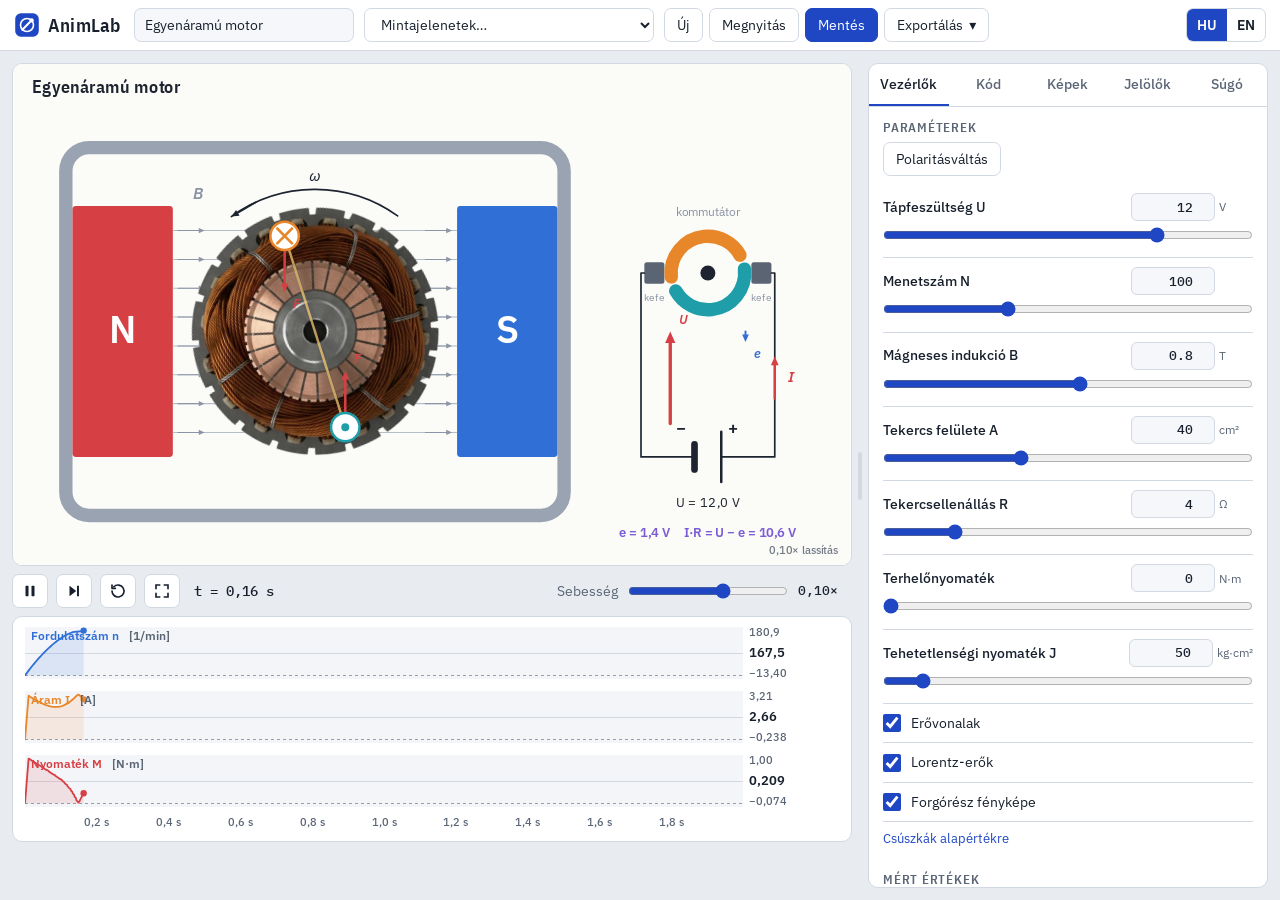
==== index.html @ 8a4c74ea "Saving keeps file extensions, share in a chat, scene links, examples folder - Save dialog gets the f" ====
<!DOCTYPE html>
<html lang="hu">
<head>
<meta charset="utf-8">
<meta name="viewport" content="width=device-width, initial-scale=1">
<title>AnimLab</title>
<link rel="preconnect" href="https://fonts.googleapis.com">
<link rel="preconnect" href="https://fonts.gstatic.com" crossorigin>
<link href="https://fonts.googleapis.com/css2?family=IBM+Plex+Mono:wght@400;500&family=IBM+Plex+Sans+Condensed:wght@500;600&family=IBM+Plex+Sans:wght@400;500;600&display=swap" rel="stylesheet">
<style>
:root {
  /* layout: stage, transport and live plots on the left; tabbed panel (controls / code / images / help) on the right */
  --bg: #e8ecf1;
  --panel: #ffffff;
  --ink: #17202c;
  --muted: #5a6575;
  --line: #d2d9e2;
  --accent: #1f47c4;
  --accent-ink: #ffffff;
  --accent-soft: #e5ebfb;
  --rec: #cf3434;
  --code-bg: #f5f7fa;
  --plot-bg: #f3f5f8;
  --font-display: "IBM Plex Sans Condensed", "IBM Plex Sans", "Arial Narrow", system-ui, sans-serif;
  --font-body: "IBM Plex Sans", system-ui, -apple-system, "Segoe UI", Roboto, sans-serif;
  --font-mono: "IBM Plex Mono", ui-monospace, "Cascadia Mono", Consolas, monospace;
  color-scheme: light;
}
@media (prefers-color-scheme: dark) {
  :root:not([data-theme="light"]) {
    --bg: #0f131a; --panel: #171d26; --ink: #e5e9ef; --muted: #96a1b2; --line: #2a3340;
    --accent: #7d98ff; --accent-ink: #0b1020; --accent-soft: #1f2a48; --rec: #ff6a6a;
    --code-bg: #11161e; --plot-bg: #121821; color-scheme: dark;
  }
}
:root[data-theme="dark"] {
  --bg: #0f131a; --panel: #171d26; --ink: #e5e9ef; --muted: #96a1b2; --line: #2a3340;
  --accent: #7d98ff; --accent-ink: #0b1020; --accent-soft: #1f2a48; --rec: #ff6a6a;
  --code-bg: #11161e; --plot-bg: #121821; color-scheme: dark;
}
* { box-sizing: border-box; }
html, body { height: 100%; margin: 0; }
body {
  background: var(--bg); color: var(--ink); font: 14px/1.45 var(--font-body);
  display: grid; grid-template-rows: auto minmax(0, 1fr);
}
button, input, select, textarea { font: inherit; color: inherit; }
:focus-visible { outline: 2px solid var(--accent); outline-offset: 2px; }
.muted { color: var(--muted); }

/* top bar */
.topbar {
  display: flex; flex-wrap: wrap; align-items: center; gap: 8px 10px;
  padding: 8px 14px; background: var(--panel); border-bottom: 1px solid var(--line);
}
.brand { display: flex; align-items: center; gap: 8px; font: 600 19px/1 var(--font-display); letter-spacing: .01em; margin-right: 4px; }
.brand svg { width: 26px; height: 26px; }
.scene-name {
  min-width: 0; width: 220px; height: 34px; padding: 0 10px; border: 1px solid var(--line);
  border-radius: 7px; background: var(--code-bg);
}
.tb-group { display: flex; flex-wrap: wrap; gap: 6px; align-items: center; }
.spacer { flex: 1; }
.btn {
  display: inline-flex; align-items: center; justify-content: center; gap: 6px;
  height: 34px; padding: 0 12px; border: 1px solid var(--line); border-radius: 7px;
  background: var(--panel); cursor: pointer; white-space: nowrap;
}
.btn:hover { border-color: var(--accent); }
.btn.primary { background: var(--accent); color: var(--accent-ink); border-color: var(--accent); }
.btn.icon { width: 36px; padding: 0; }
.btn svg { width: 18px; height: 18px; }
select.btn { padding-right: 8px; }
.lang { display: inline-flex; border: 1px solid var(--line); border-radius: 7px; overflow: hidden; }
.lang button { height: 32px; padding: 0 10px; border: 0; background: transparent; cursor: pointer; font-weight: 600; }
.lang button[aria-pressed="true"] { background: var(--accent); color: var(--accent-ink); }
.menu { position: relative; }
.menu-pop {
  position: absolute; right: 0; top: calc(100% + 6px); z-index: 20; min-width: 250px;
  background: var(--panel); border: 1px solid var(--line); border-radius: 9px; padding: 6px;
  box-shadow: 0 10px 30px rgba(10, 20, 40, .18); display: grid; gap: 2px;
}
.menu-pop[hidden] { display: none; }
.ai-text { width: 100%; height: 180px; margin-top: 8px; font: 12px/1.4 ui-monospace, Consolas, monospace; }
.menu-pop button {
  text-align: left; border: 0; background: transparent; padding: 8px 10px; border-radius: 6px; cursor: pointer;
  display: grid; gap: 1px;
}
.menu-pop button:hover { background: var(--accent-soft); }
.menu-pop small { color: var(--muted); font-size: 12px; }

/* main layout */
.layout {
  display: grid; grid-template-columns: minmax(0, 1fr) 12px var(--side-w, 400px); gap: 2px; padding: 12px;
  min-height: 0;
}
.splitter { cursor: col-resize; position: relative; touch-action: none; border-radius: 6px; }
.splitter::after {
  content: ""; position: absolute; left: 50%; top: 50%; width: 4px; height: 48px; transform: translate(-50%, -50%);
  border-radius: 3px; background: var(--line);
}
.splitter:hover::after, .splitter:focus-visible::after, .splitter.drag::after { background: var(--accent); }
body.resizing { cursor: col-resize; user-select: none; }
.stage-col { display: flex; flex-direction: column; gap: 8px; min-width: 0; min-height: 0; }
.stage-wrap {
  position: relative; display: flex; justify-content: center; background: var(--panel);
  border: 1px solid var(--line); border-radius: 10px; overflow: hidden;
}
#stage { display: block; touch-action: none; }
.stage-err {
  position: absolute; left: 12px; right: 12px; bottom: 12px; padding: 10px 12px; border-radius: 8px;
  background: #fff1f1; color: #8f1d1d; border: 1px solid #f1b9b9; font-size: 13px; cursor: pointer;
}
.rec-badge {
  position: absolute; top: 10px; right: 10px; padding: 4px 10px; border-radius: 99px; cursor: pointer;
  background: var(--rec); color: #fff; font: 600 12px/1.4 var(--font-mono); border: 0;
}
.transport { display: flex; flex-wrap: wrap; align-items: center; gap: 8px; }
.time { font: 500 14px var(--font-mono); font-variant-numeric: tabular-nums; min-width: 112px; padding: 0 6px; }
.speed { display: flex; align-items: center; gap: 8px; margin-left: auto; color: var(--muted); }
.speed input { width: 160px; accent-color: var(--accent); }
.speed output { font: 500 13px var(--font-mono); color: var(--ink); min-width: 54px; font-variant-numeric: tabular-nums; }
.plots { background: var(--panel); border: 1px solid var(--line); border-radius: 10px; padding: 6px 4px; }
#plot { display: block; width: 100%; }

/* side panel */
.side {
  display: flex; flex-direction: column; min-height: 0; background: var(--panel);
  border: 1px solid var(--line); border-radius: 10px; overflow: hidden;
}
.tabs { display: flex; border-bottom: 1px solid var(--line); }
.tabs button {
  flex: 1; height: 42px; border: 0; background: transparent; cursor: pointer; font-weight: 500;
  color: var(--muted); border-bottom: 2px solid transparent;
}
.tabs button[aria-selected="true"] { color: var(--ink); border-bottom-color: var(--accent); }
.tab-panel { flex: 1; min-height: 0; overflow: auto; padding: 12px 14px; }
.tab-panel[hidden] { display: none; }
#tab-code { display: flex; flex-direction: column; gap: 8px; }
#tab-code[hidden] { display: none; }
.panel-h { font: 600 13px var(--font-display); text-transform: uppercase; letter-spacing: .06em; color: var(--muted); margin: 14px 0 6px; }
.panel-h:first-child { margin-top: 0; }

.ctl { display: block; padding: 9px 0; border-bottom: 1px solid var(--line); }
.ctl-head { display: flex; align-items: center; justify-content: space-between; gap: 8px; margin-bottom: 4px; }
.ctl-head label { font-weight: 500; }
.ctl-num { display: inline-flex; align-items: center; gap: 4px; }
.ctl-num input {
  width: 84px; height: 28px; padding: 0 6px; border: 1px solid var(--line); border-radius: 6px;
  background: var(--code-bg); text-align: right; font: 500 13px var(--font-mono); font-variant-numeric: tabular-nums;
}
.unit { color: var(--muted); font-size: 12px; min-width: 34px; }
.ctl input[type="range"] { width: 100%; accent-color: var(--accent); margin: 2px 0 0; }
.ctl-toggle { display: flex; align-items: center; gap: 10px; cursor: pointer; }
.ctl-toggle input { width: 18px; height: 18px; accent-color: var(--accent); margin: 0; }
.ctl select { width: 100%; height: 32px; border: 1px solid var(--line); border-radius: 6px; background: var(--code-bg); }
.ctl-buttons { display: flex; flex-wrap: wrap; gap: 6px; padding-bottom: 8px; }
.link-btn { border: 0; background: none; color: var(--accent); cursor: pointer; padding: 8px 0; font-size: 13px; }

.ro { display: flex; justify-content: space-between; gap: 10px; padding: 5px 0; border-bottom: 1px dashed var(--line); }
.ro-l { color: var(--muted); }
.ro-v { font: 500 13px var(--font-mono); font-variant-numeric: tabular-nums; text-align: right; white-space: nowrap; }
.ro-u { color: var(--muted); margin-left: 5px; }

.code-bar { display: flex; align-items: center; gap: 10px; }
.code-state { color: var(--muted); font-size: 12px; }
.code-state.dirty { color: #b5651d; }
.editor {
  position: relative; flex: 1; min-height: 360px; display: flex; border: 1px solid var(--line);
  border-radius: 8px; background: var(--code-bg); overflow: hidden;
}
.gutter {
  margin: 0; padding: 10px 6px 10px 8px; text-align: right; color: var(--muted); opacity: .7;
  font: 12.5px/1.55 var(--font-mono); user-select: none; overflow: hidden; min-width: 38px;
  border-right: 1px solid var(--line);
}
#code {
  flex: 1; border: 0; resize: none; padding: 10px; background: transparent; outline: none;
  font: 12.5px/1.55 var(--font-mono); white-space: pre; overflow: auto; tab-size: 2;
}
.code-err.warn { background: #fff8e1; color: #7a5200; border-color: #f0d48a; }
.code-err {
  margin: 0; padding: 8px 10px; border-radius: 7px; background: #fff1f1; color: #8f1d1d;
  border: 1px solid #f1b9b9; font: 12px/1.45 var(--font-mono); white-space: pre-wrap; cursor: pointer;
}

.drop {
  display: grid; place-items: center; gap: 2px; padding: 18px; border: 1.5px dashed var(--line);
  border-radius: 10px; cursor: pointer; text-align: center;
}
.drop:hover { border-color: var(--accent); }
.drop b { font-weight: 600; }
.asset { display: grid; grid-template-columns: 64px minmax(0, 1fr); gap: 10px; padding: 10px 0; border-bottom: 1px solid var(--line); }
.asset img {
  width: 64px; height: 64px; object-fit: contain; border-radius: 6px; border: 1px solid var(--line);
  background: repeating-conic-gradient(#e7eaee 0 25%, #fff 0 50%) 50% / 12px 12px;
}
.asset input { width: 100%; height: 28px; padding: 0 6px; border: 1px solid var(--line); border-radius: 6px; background: var(--code-bg); font: 500 13px var(--font-mono); }
.asset code { display: block; font: 12px var(--font-mono); color: var(--muted); margin: 4px 0; overflow-wrap: anywhere; }
.asset .row { display: flex; gap: 6px; }
.asset-err { margin: 2px 0 6px; font-size: 12px; color: #c0392b; }
.asset .btn { height: 28px; font-size: 12px; padding: 0 9px; }

.help h3 { font: 600 18px var(--font-display); margin: 18px 0 6px; text-wrap: balance; }
.help h3:first-of-type { margin-top: 4px; }
.help-nav { display: flex; align-items: center; gap: 6px; color: var(--muted); }
.help-nav .link-btn { padding: 0; }
.lesson { padding: 10px 0 14px; border-bottom: 1px solid var(--line); }
.lesson h4 { display: flex; align-items: center; gap: 8px; margin: 6px 0 4px; }
.lesson .num {
  display: inline-grid; place-items: center; width: 22px; height: 22px; border-radius: 50%;
  background: var(--accent); color: var(--accent-ink); font: 600 12px var(--font-body);
}
.help pre {
  margin: 8px 0; padding: 10px; background: var(--code-bg); border: 1px solid var(--line); border-radius: 7px;
  font: 12px/1.5 var(--font-mono); overflow-x: auto; white-space: pre;
}
.lesson-btns { display: flex; gap: 6px; }
.lesson-btns .btn { height: 30px; font-size: 13px; }
.tips { margin: 6px 0; padding-left: 18px; }
.tips li { margin: 4px 0; }
.help h4 { font: 600 15px var(--font-display); margin: 16px 0 6px; }
.help p { margin: 6px 0; }
.help dl { margin: 0; }
.help dt { margin-top: 8px; }
.help dd { margin: 2px 0 0 0; color: var(--muted); }
.help code { font: 12.5px var(--font-mono); background: var(--code-bg); padding: 1px 4px; border-radius: 4px; overflow-wrap: anywhere; }
.help kbd { font: 12px var(--font-mono); border: 1px solid var(--line); border-bottom-width: 2px; border-radius: 4px; padding: 0 5px; }

.tools { display: flex; flex-wrap: wrap; gap: 6px; margin: 8px 0 4px; }
.tools .btn { height: 32px; font-size: 13px; padding: 0 10px; }
.tools .btn[aria-pressed="true"] { background: var(--accent); color: var(--accent-ink); border-color: var(--accent); }
.tool-hint { margin: 4px 0; font-size: 13px; color: var(--accent); min-height: 1.4em; }
.coord { font: 500 12px var(--font-mono); color: var(--muted); font-variant-numeric: tabular-nums; margin-bottom: 6px; }
.mark { border: 1px solid var(--line); border-radius: 8px; padding: 8px 10px; margin: 8px 0; display: grid; gap: 6px; }
.mark-h { display: flex; align-items: center; gap: 8px; }
.mark-h b { flex: 1; font-weight: 600; }
.mark-h .x { border: 0; background: none; cursor: pointer; font-size: 18px; color: var(--muted); padding: 0 4px; }
.swatches { display: flex; gap: 4px; }
.swatches button { width: 18px; height: 18px; border-radius: 50%; border: 1px solid rgba(0,0,0,.25); cursor: pointer; padding: 0; }
.swatches button[aria-pressed="true"] { outline: 2px solid var(--accent); outline-offset: 1px; }
.mark-f { display: grid; grid-template-columns: repeat(auto-fill, minmax(104px, 1fr)); gap: 6px 8px; }
.mark-f label { display: grid; gap: 2px; font-size: 11.5px; color: var(--muted); }
.mark-f input, .mark-f select {
  height: 28px; padding: 0 6px; border: 1px solid var(--line); border-radius: 6px; background: var(--code-bg); font-size: 13px; width: 100%;
}
.mark-f .btn { height: 28px; font-size: 12px; align-self: end; }
.mark-f .wide { grid-column: 1 / -1; }
.mark-f input[type=color] { padding: 2px; height: 28px; cursor: pointer; }
details.bind summary { cursor: pointer; font-size: 12px; color: var(--accent); padding: 2px 0; }
details.bind .mark-f { margin-top: 6px; }
.cm { contain: layout; }
.cm .now { margin: 0; font: 12px/1.5 var(--font-mono); color: var(--muted); font-variant-numeric: tabular-nums; }
.cm .now i { display: inline-block; width: 11px; height: 11px; border-radius: 3px; vertical-align: -1px; border: 1px solid rgba(0,0,0,.25); }
.bound-empty code { font: 12px var(--font-mono); background: var(--code-bg); padding: 1px 4px; border-radius: 4px; }
.mark-f input.bad { border-color: #d64045; background: #fff1f1; }
.codemarks { margin: 14px 0 8px; border-top: 1px solid var(--line); padding-top: 10px; }
.codemarks summary { cursor: pointer; font: 600 13px var(--font-display); text-transform: uppercase; letter-spacing: .05em; color: var(--muted); }
.cm { border: 1px solid var(--line); border-radius: 8px; padding: 6px 10px; margin: 6px 0; display: grid; gap: 6px; }
.cm.on { border-color: #e6b422; box-shadow: 0 0 0 2px rgba(230, 180, 34, .25); }
.cm-h { display: flex; align-items: center; gap: 8px; flex-wrap: wrap; }
.cm-h label { display: flex; align-items: center; gap: 6px; flex: 1; min-width: 120px; cursor: pointer; }
.cm-h input[type=checkbox] { width: 16px; height: 16px; accent-color: var(--accent); }
.cm-h .kind { color: var(--muted); font-size: 12px; }
.cm-h .rs { border: 0; background: none; color: var(--accent); cursor: pointer; font-size: 12px; padding: 0 2px; }
.vars { margin: 2px 0 8px; font: 12px/1.5 var(--font-mono); color: var(--muted); overflow-wrap: anywhere; }
#stage.tool-on { cursor: crosshair; }
.toast {
  position: fixed; left: 50%; bottom: 20px; transform: translateX(-50%); z-index: 50; max-width: calc(100% - 32px);
  display: flex; align-items: center; gap: 12px; padding: 10px 14px; border-radius: 9px;
  background: #1c2533; color: #f1f4f8; box-shadow: 0 10px 30px rgba(0,0,0,.25);
}
.toast button { border: 0; background: transparent; color: #9fb4ff; font-weight: 600; cursor: pointer; }
.toast[hidden] { display: none; }

.stage-col:fullscreen { background: var(--bg); padding: 12px; }

@media (max-width: 900px) {
  body { display: block; height: auto; }
  .layout { grid-template-columns: minmax(0, 1fr); gap: 12px; }
  .splitter { display: none; }
  .side { min-height: 520px; }
  .scene-name { width: 100%; order: 10; }
  .speed { margin-left: 0; }
}
@media (prefers-reduced-motion: reduce) { * { scroll-behavior: auto; } }
</style>
</head>
<body>
<header class="topbar">
  <div class="brand" aria-label="AnimLab">
    <svg viewBox="0 0 32 32" aria-hidden="true"><rect x="1.5" y="1.5" width="29" height="29" rx="7" fill="var(--accent)"/><circle cx="16" cy="16" r="8" fill="none" stroke="var(--accent-ink)" stroke-width="2"/><path d="M10.3 21.7 21.7 10.3" stroke="var(--accent-ink)" stroke-width="2.6" stroke-linecap="round"/><circle cx="21.7" cy="10.3" r="2.6" fill="var(--accent-ink)"/></svg>
    AnimLab
  </div>
  <input id="sceneName" class="scene-name" data-i18n-ph="sceneName" data-i18n-title="sceneName">
  <select id="presetSel" class="btn" data-i18n-title="presets"></select>
  <div class="tb-group">
    <button class="btn" id="btnNew" type="button" data-i18n="new"></button>
    <button class="btn" id="btnOpen" type="button" data-i18n="open"></button>
    <button class="btn primary" id="btnSave" type="button" data-i18n="save"></button>
    <div class="menu">
      <button class="btn" id="btnExport" type="button" aria-haspopup="true" aria-expanded="false"><span data-i18n="export"></span> ▾</button>
      <div class="menu-pop" id="exportMenu" hidden>
        <button type="button" id="exVideo"><span id="exVideoLbl"></span><small data-i18n="exVideoSub"></small></button>
        <button type="button" id="exPng"><span data-i18n="exPng"></span><small data-i18n="exPngSub"></small></button>
        <button type="button" id="exHtml"><span data-i18n="exHtml"></span><small data-i18n="exHtmlSub"></small></button>
        <button type="button" id="exShare"><span data-i18n="exShare"></span><small data-i18n="exShareSub"></small></button>
      </div>
    </div>
  </div>
  <div class="spacer"></div>
  <div class="lang" role="group" aria-label="Language">
    <button type="button" data-lang="hu">HU</button>
    <button type="button" data-lang="en">EN</button>
  </div>
  <input type="file" id="fileOpen" accept=".json,.html,.htm,application/json,text/html" hidden>
</header>

<main class="layout">
  <section class="stage-col" id="stageCol">
    <div class="stage-wrap" id="stageWrap">
      <canvas id="stage"></canvas>
      <button class="rec-badge" id="recBadge" type="button" hidden>● REC</button>
      <div class="stage-err" id="stageErr" hidden></div>
    </div>
    <div class="transport">
      <button class="btn icon" id="btPlay" type="button" data-i18n-title="play"></button>
      <button class="btn icon" id="btStep" type="button" data-i18n-title="step"><svg viewBox="0 0 24 24"><path d="M6 5v14l9-7z" fill="currentColor"/><rect x="16" y="5" width="2.6" height="14" fill="currentColor"/></svg></button>
      <button class="btn icon" id="btReset" type="button" data-i18n-title="resetT"><svg viewBox="0 0 24 24" fill="none" stroke="currentColor" stroke-width="2.2" stroke-linecap="round" stroke-linejoin="round"><path d="M4 12a8 8 0 1 0 2.4-5.7"/><path d="M4 4v4.5h4.5"/></svg></button>
      <button class="btn icon" id="btFull" type="button" data-i18n-title="full"><svg viewBox="0 0 24 24" fill="none" stroke="currentColor" stroke-width="2.2" stroke-linecap="round"><path d="M4 9V4h5M20 9V4h-5M4 15v5h5M20 15v5h-5"/></svg></button>
      <span class="time" id="timeLbl">t = 0.00 s</span>
      <label class="speed" for="speed"><span data-i18n="speed"></span>
        <input type="range" id="speed" min="-10" max="1" step="0.01" value="0">
        <output id="speedOut">1×</output>
      </label>
    </div>
    <div class="plots" id="plotsWrap" hidden><canvas id="plot"></canvas></div>
  </section>

  <div class="splitter" id="splitter" role="separator" aria-orientation="vertical" tabindex="0" data-i18n-title="splitter"></div>

  <aside class="side">
    <nav class="tabs" role="tablist">
      <button type="button" role="tab" data-tab="controls" data-i18n="tabControls"></button>
      <button type="button" role="tab" data-tab="code" data-i18n="tabCode"></button>
      <button type="button" role="tab" data-tab="assets" data-i18n="tabAssets"></button>
      <button type="button" role="tab" data-tab="marks" data-i18n="tabMarks"></button>
      <button type="button" role="tab" data-tab="help" data-i18n="tabHelp"></button>
    </nav>
    <div class="tab-panel" id="tab-controls" role="tabpanel">
      <div class="panel-h" data-i18n="params"></div>
      <div id="controls"></div>
      <div class="panel-h" data-i18n="readouts"></div>
      <div id="readouts"></div>
    </div>
    <div class="tab-panel" id="tab-code" role="tabpanel" hidden>
      <div class="code-bar">
        <button class="btn primary" id="btRun" type="button"><svg viewBox="0 0 24 24"><path d="M7 5v14l11-7z" fill="currentColor"/></svg><span data-i18n="run"></span></button>
        <span class="code-state" id="codeState"></span>
      </div>
      <div class="editor">
        <pre class="gutter" id="gutter" aria-hidden="true">1</pre>
        <textarea id="code" spellcheck="false" autocapitalize="off" autocomplete="off" data-i18n-title="tabCode"></textarea>
      </div>
      <pre class="code-err" id="codeErr" hidden></pre>
    </div>
    <div class="tab-panel" id="tab-assets" role="tabpanel" hidden>
      <label class="drop" for="imgIn"><b data-i18n="drop"></b><span class="muted" data-i18n="dropSub"></span></label>
      <input type="file" id="imgIn" accept="image/png,image/jpeg,image/svg+xml,image/webp,image/gif" multiple hidden>
      <div id="assetList"></div>
    </div>
    <div class="tab-panel" id="tab-marks" role="tabpanel" hidden>
      <p class="muted" data-i18n="marksIntro"></p>
      <div class="tools" role="toolbar">
        <button type="button" class="btn" data-tool="move" data-i18n="tMove"></button>
        <button type="button" class="btn" data-tool="arrow" data-i18n="tArrow"></button>
        <button type="button" class="btn" data-tool="loop" data-i18n="tLoop"></button>
        <button type="button" class="btn" data-tool="path" data-i18n="tPath"></button>
        <button type="button" class="btn" data-tool="text" data-i18n="tText"></button>
        <button type="button" class="btn" data-tool="pick" data-i18n="tPick"></button>
      </div>
      <p class="tool-hint" id="toolHint"></p>
      <p class="vars" id="markVars"></p>
      <div class="coord" id="markCoord">x = –   y = –</div>
      <div id="markList"></div>
      <details class="codemarks" id="boundBox" open>
        <summary><span data-i18n="bTitle"></span> (<span id="bCount">0</span>)</summary>
        <p class="muted" data-i18n="bIntro"></p>
        <div id="boundList"></div>
      </details>
      <details class="codemarks" id="codeMarksBox" open>
        <summary><span data-i18n="cmTitle"></span> (<span id="cmCount">0</span>)</summary>
        <p class="muted" data-i18n="cmIntro"></p>
        <div id="codeMarkList"></div>
        <button type="button" class="link-btn" id="cmReset" data-i18n="cmReset"></button>
      </details>
      <div class="ctl-buttons">
        <button type="button" class="btn" id="marksCopy" data-i18n="mCopy"></button>
        <button type="button" class="btn" id="marksToCode" data-i18n="mToCode"></button>
        <button type="button" class="btn" id="marksClear" data-i18n="mClear"></button>
      </div>
    </div>
    <div class="tab-panel" id="tab-help" role="tabpanel" hidden>
      <div id="help" class="help"></div>
    </div>
  </aside>
</main>
<div id="toast" class="toast" role="status" hidden></div>

<script type="application/json" id="embedded-scene" data-app></script>

<script type="text/plain" id="preset-motor" data-app>// Egyenáramú (DC) motor – egy tekercs, kétszegmenses kommutátor
// DC motor – single coil, two-segment commutator
//   k = N·B·A      e = k·ω·|cos θ|      I = (U − e) / R
//   M = k·I·|cos θ|      J·dω/dt = M − M_terh − b·ω

// Vászon: szélesség, magasság (px), háttérszín / Canvas: width, height (px), background colour
stage(1000, 600, "#fbfbf8");
// Felirat a vászon bal felső sarkában / Caption in the top-left corner
title({hu: "Egyenáramú motor", en: "DC motor"});
timeScale(0.1);   // induláskor 10× lassítás / start in 10× slow motion
plotWindow(2);    // a grafikon 2 s-ot mutat / plots show 2 s

// Csúszkák: azonosító, felirat (HU/EN), min, max, alapérték, lépés, egység – értékük: P.azonosító / Sliders: id, label (HU/EN), min, max, default, step, unit – value: P.id
param("U",  {hu: "Tápfeszültség U", en: "Supply voltage U"}, -24, 24, 12, 0.5, "V");
param("N",  {hu: "Menetszám N", en: "Number of turns N"}, 1, 300, 100, 1, "");
param("B",  {hu: "Mágneses indukció B", en: "Flux density B"}, 0, 1.5, 0.8, 0.01, "T");
param("A",  {hu: "Tekercs felülete A", en: "Coil area A"}, 5, 100, 40, 1, "cm²");
param("R",  {hu: "Tekercsellenállás R", en: "Winding resistance R"}, 0.5, 20, 4, 0.1, "Ω");
param("ML", {hu: "Terhelőnyomaték", en: "Load torque"}, 0, 1, 0, 0.01, "N·m");
param("J",  {hu: "Tehetetlenségi nyomaték J", en: "Moment of inertia J"}, 5, 500, 50, 1, "kg·cm²");
// Kapcsolók: értékük true / false / Switches: their value is true / false
toggle("field",  {hu: "Erővonalak", en: "Field lines"}, true);
toggle("forces", {hu: "Lorentz-erők", en: "Lorentz forces"}, true);
toggle("photo",  {hu: "Forgórész fényképe", en: "Rotor photo"}, true);   // a Képek fülön „rotor” néven / named "rotor" on the Images tab
// Gomb a Vezérlők fülön / Button on the Controls tab
button({hu: "Polaritásváltás", en: "Reverse polarity"}, () => setParam("U", -P.U));

const b = 0.0005;   // csapágysúrlódás / bearing friction [N·m·s]
let theta = 0;      // forgórész szöge / rotor angle [rad]
let omega = 0;      // szögsebesség / angular speed [rad/s]
let I = 0, e = 0, M = 0;

// Fizika: sok kis lépésben fut, dt a lépés hossza (s) / Physics: runs in many small steps, dt is the step length (s)
update(dt => {
  const k = P.N * P.B * P.A * 1e-4;   // cm² → m²
  const c = abs(cos(theta));          // kommutátor / commutator
  // Ellen-EMF, áram és nyomaték a pillanatnyi szögből / back-EMF, current and torque from the present angle
  e = k * omega * c;
  I = (P.U - e) / P.R;
  M = k * I * c;
  const J = P.J * 1e-4;               // kg·cm² → kg·m²
  let Mt = P.ML * sign(omega);
  if (abs(omega) < 1e-3 && abs(M) <= P.ML) { omega = 0; Mt = M; }   // áll / stalled
  // Mozgásegyenlet: J·dω/dt = M − M_t − b·ω / equation of motion
  omega += (M - Mt - b * omega) / J * dt;
  theta += omega * dt;
});

// Változóhoz kötött nyilak a kapcsolási rajzon – a Jelölők fülön ugyanezek a beállítások látszanak és szerkeszthetők
// Arrows bound to variables on the circuit – the Markup tab shows these same settings and can edit them
boundArrow("U-nyíl", {
  x: 785, y: 430,                                // kezdőpont (px) / start point (px)
  angle: 90,                                     // irány fokban: 90 = felfelé / direction in degrees: 90 = up
  length: "110 * sign(P.U)",                     // hossz px-ben; U < 0 esetén lefelé mutat / length in px; points down for U < 0
  width: 4,                                      // vastagság px-ben / width in px
  color: "#d64045",                              // szín / colour
  label: "U"                                     // felirat / label
});
boundArrow("e-nyíl", {
  x: 875, y: 320,                                // kezdőpont (px) / start point (px)
  angle: -90,                                    // lefelé: az ellen-EMF szemben áll U-val / down: back-EMF opposes U
  length: "110 * e / max(abs(P.U), 1)",          // e = U esetén 110 px / 110 px when e = U
  width: "2 + 3 * abs(e) / max(abs(P.U), 1)",    // vastagodik, ahogy e nő / gets thicker as e grows
  color: "#2f6fd6",                              // szín, ha e kicsi / colour while e is small
  colorBy: "abs(e) / max(abs(P.U), 1)",          // a szín ettől függ: 0 … 1 / the colour follows this: 0 … 1
  colorMin: 0, colorMax: 1,                      // a színátmenet határai / limits of the colour blend
  colorTo: "#7c5cd6",                            // szín, amikor e eléri U-t / colour when e reaches U
  label: "e"                                     // felirat / label
});

const cx = 360, cy = 320, r = 120;   // forgórész középpontja / rotor centre

// Rajzolás minden képkockán (szünetben is) / Drawing on every frame (also while paused)
draw(t => {
  // Állórész: koszorú és mágnesek / stator: yoke and magnets
  rect(62, 100, 596, 440, {stroke: "#9aa3b1", lw: 16, radius: 28});
  rect(70, 170, 120, 300, {fill: C.N, radius: 4});
  rect(530, 170, 120, 300, {fill: C.S, radius: 4});
  text("N", 130, 320, {size: 46, bold: true, color: "#fff", align: "center", baseline: "middle"});
  text("S", 590, 320, {size: 46, bold: true, color: "#fff", align: "center", baseline: "middle"});

  // Mágneses erővonalak: sűrűségük B-vel arányos / field lines: density follows B
  if (P.field && P.B > 0.001) {
    const n = round(3 + P.B / 1.5 * 9);
    for (let i = 0; i < n; i++) {
      const y = 182 + (i + 0.5) * 276 / n;
      line(190, y, 530, y, {stroke: "#8b95a5", lw: 1.2, alpha: 0.6});
      arrow(196, y, 228, y, {stroke: "#8b95a5", lw: 1.2, head: 7, id: "erővonal-nyíl"});
      arrow(492, y, 524, y, {stroke: "#8b95a5", lw: 1.2, head: 7, id: "erővonal-nyíl"});
    }
    text("B", 214, 162, {size: 19, bold: true, italic: true, color: C.gray});
  }

  // Forgórész és tekercs / rotor and coil
  if (P.photo) {
    // Fénykép: a kép közepe a tengely, a forgórész θ szögével együtt fordul (mínusz: a vászon az óramutató irányába forgat)
    // Photo: the picture's centre is the shaft, it turns with the rotor angle θ (minus: the canvas turns clockwise)
    image("rotor", cx, cy, {w: 300, angle: -theta});   // 300 px átmérő: elfér a pólusok között / 300 px across: fits between the poles
  } else {
    circle(cx, cy, r, {fill: "rgba(255,255,255,0.55)", stroke: "#c3cad5", lw: 2, dash: [6, 6]});
  }
  // A tekercs két vezetőjének helye / positions of the coil’s two conductors
  const ax = cx + r * cos(theta), ay = cy - r * sin(theta);
  const bx = cx - r * cos(theta), by = cy + r * sin(theta);
  // A tekercs síkja (a két vezetőt összekötő vonal) – fénykép mellett vékonyabb / the coil plane – thinner over the photo
  line(ax, ay, bx, by, {stroke: P.photo ? "#ffd27a" : C.copper, lw: P.photo ? 3 : 6, alpha: P.photo ? 0.7 : 0.85});
  if (!P.photo) circle(cx, cy, 11, {fill: C.ink});

  // A jobb oldali vezetőben az áram kifelé folyik (U > 0) / current flows out of the page on the right
  const dA = sign(I) * (cos(theta) >= 0 ? 1 : -1);

  if (P.forces) {
    const l = sqrt(P.A * 1e-4);           // vezetőhossz / conductor length [m]
    const F = abs(P.N * P.B * I * l);     // F = N·B·I·l
    const L = min(150, F * 5);
    if (L > 3) {
      vector(ax, ay, 0, -dA * L, {stroke: C.red, lw: 3, id: "Lorentz-erő F"}, "F");
      vector(bx, by, 0, dA * L, {stroke: C.red, lw: 3, id: "Lorentz-erő F"}, "F");
    }
  }
  current(ax, ay, dA, 17, {stroke: C.orange, lw: 3});
  current(bx, by, -dA, 17, {stroke: C.teal, lw: 3});

  // Forgásirány / direction of rotation
  if (abs(omega) > 0.3) {
    const R2 = r + (P.photo ? 50 : 30);   // a fénykép szélén kívül / outside the photo's edge
    arc(cx, cy, R2, -2.2, -0.95, {stroke: C.ink, lw: 2});
    const a1 = omega > 0 ? -2.2 : -0.95, a0 = a1 + (omega > 0 ? 0.2 : -0.2);
    arrow(cx + R2 * cos(a0), cy + R2 * sin(a0), cx + R2 * cos(a1), cy + R2 * sin(a1), {stroke: C.ink, lw: 2, id: "forgásirány ω"});
    text("ω", cx, cy - R2 - 10, {size: 19, italic: true, align: "center"});
  }

  // Kommutátor: a szegmensek a tekerccsel együtt forognak / commutator segments turn with the coil
  const kx = 830, ky = 250, kr = 44, gap = 0.2;
  rect(kx - kr - 32, ky - 13, 24, 26, {fill: "#5b6472", radius: 3});
  rect(kx + kr + 8, ky - 13, 24, 26, {fill: "#5b6472", radius: 3});
  arc(kx, ky, kr, -theta - PI / 2 + gap, -theta + PI / 2 - gap, {stroke: C.orange, lw: 16});
  arc(kx, ky, kr, -theta + PI / 2 + gap, -theta + 3 * PI / 2 - gap, {stroke: C.teal, lw: 16});
  circle(kx, ky, 9, {fill: C.ink});
  text({hu: "kommutátor", en: "commutator"}, kx, ky - kr - 24, {size: 14, color: C.gray, align: "center"});
  text({hu: "kefe", en: "brush"}, kx + kr + 20, ky + 34, {size: 12, color: C.gray, align: "center"});
  text({hu: "kefe", en: "brush"}, kx - kr - 20, ky + 34, {size: 12, color: C.gray, align: "center"});

  // Áramkör és telep / circuit and battery
  const yb = 470, xR = 846, xL = 814;
  polyline([[kx + kr + 32, ky], [910, ky], [910, yb], [xR, yb]], {stroke: C.ink, lw: 2});
  polyline([[kx - kr - 32, ky], [750, ky], [750, yb], [xL, yb]], {stroke: C.ink, lw: 2});
  const pos = P.U >= 0 ? xR : xL, neg = P.U >= 0 ? xL : xR;
  line(pos, yb - 30, pos, yb + 30, {stroke: C.ink, lw: 3});
  line(neg, yb - 15, neg, yb + 15, {stroke: C.ink, lw: 8});
  text("+", pos + (pos > neg ? 14 : -14), yb - 28, {size: 20, bold: true, align: "center"});
  text("−", neg + (pos > neg ? -16 : 16), yb - 28, {size: 20, bold: true, align: "center"});
  text("U = " + fmt(P.U, 1) + " V", 830, yb + 60, {size: 16, align: "center"});
  if (abs(I) > 0.01) {
    arrow(910, I > 0 ? 400 : 350, 910, I > 0 ? 350 : 400, {stroke: C.red, lw: 3, id: "áram I (vezeték)"});
    text("I", 926, 380, {size: 18, italic: true, bold: true, color: C.red});
  }

  // Mért értékek / readouts
  const k = P.N * P.B * P.A * 1e-4;
  const n = omega * 30 / PI;
  val({e, I, M, n});   // a Jelölők fül ezeket használhatja / available to the Markup tab
  // Mért értékek a Vezérlők fülön / Readouts on the Controls tab
  show({hu: "Áram I", en: "Current I"}, I, "A");
  show({hu: "Ellen-EMF e", en: "Back-EMF e"}, e, "V");
  show({hu: "Nyomaték M", en: "Torque M"}, M, "N·m");
  show({hu: "Fordulatszám n", en: "Speed n"}, n, "1/min");
  show({hu: "Felvett teljesítmény U·I", en: "Electrical input U·I"}, P.U * I, "W");
  show({hu: "Mechanikai teljesítmény M·ω", en: "Mechanical output M·ω"}, M * omega, "W");
  show({hu: "Motorállandó k = N·B·A", en: "Motor constant k = N·B·A"}, k, "V·s");
  if (k > 0) show({hu: "Üresjárási fordulatszám (elmélet)", en: "No-load speed (theory)"}, 4 * P.U / (PI * k) * 30 / PI, "1/min");

  // Élő grafikonok a vászon alatt / Live charts under the canvas
  plot({hu: "Fordulatszám n", en: "Speed n"}, n, {unit: "1/min", color: C.blue});
  plot({hu: "Áram I", en: "Current I"}, I, {unit: "A", color: C.orange});
  plot({hu: "Nyomaték M", en: "Torque M"}, M, {unit: "N·m", color: C.red});
});
</script>

<script type="application/json" id="marks-motor" data-app>[
  {"type": "text", "pts": [[830, 562]], "text": "e = {e:1} V    I·R = U − e = {P.U - e:1} V", "color": "#7c5cd6", "size": 15}
]</script>

<script type="application/json" id="assets-motor" data-app>{"rotor": "[data-uri]"}</script>

<script type="text/plain" id="preset-ohm" data-app>// Ohm törvénye: telep, ellenállás és izzó sorosan / Ohm's law: battery, resistor and lamp in series
// Kapcsolási rajz szabványos (IEC 60617) jelekkel: telep = hosszú vékony (+) és rövid vastag (−) vonal,
// ellenállás = téglalap, izzó = kör benne X-szel. / Schematic with standard IEC 60617 symbols.
stage(1000, 600, "#fbfbf8");
title({hu: "Ohm törvénye – soros kör izzóval", en: "Ohm's law – series circuit with a lamp"});
param("U", {hu: "Tápfeszültség U", en: "Supply voltage U"}, 0, 24, 12, 0.5, "V");
param("R", {hu: "Ellenállás R", en: "Resistance R"}, 1, 100, 6, 1, "Ω");
plotWindow(10);

// Az izzó ellenállása izzó állapotban: egy 12 V / 12 W-os izzónál R_L = U²/P = 12 Ω (állandónak vesszük)
// Lamp resistance when lit: a 12 V / 12 W lamp has R_L = U²/P = 12 Ω (taken as constant)
const RL = 12;
const kV = 60;          // a mozgó nyilak sebessége: 1 A = 60 px/s / arrow speed: 1 A = 60 px/s
let pos = 0;            // a nyílhegyek eltolása (px), az áramból integrálva / arrowhead offset, integrated from the current

update(dt => {
  const I = P.U / (P.R + RL);   // soros kör: I = U / (R + R_L) / series circuit
  pos += kV * I * dt;           // a nyilak az árammal arányos sebességgel haladnak / arrows move at a speed ∝ I
});

draw(t => {
  const I = P.U / (P.R + RL);          // áram (A) / current
  const UR = I * P.R, UL = I * RL;     // feszültségesések (V) / voltage drops
  const PL = I * I * RL;               // az izzó teljesítménye (W) / lamp power
  const PR = I * I * P.R;              // az ellenálláson hővé váló teljesítmény (W) / power in the resistor

  // Elrendezés (px) / layout: telep balra, ellenállás fent, izzó jobbra / battery left, resistor top, lamp right
  const xB = 150, yP = 280, yN = 320;  // telep: x, pozitív és negatív lemez y-ja / battery plates
  const xR1 = 420, xR2 = 580, yT = 150; // ellenállás vége / resistor ends on the top wire
  const xL = 850, yL = 300, rL = 32;    // izzó középpontja és sugara / lamp centre and radius
  const yB = 450;                       // alsó vezeték / bottom wire

  // A vezeték három szakasza – mindegyik az alkatrészeknél ér véget, így a nyilak nem futnak át rajtuk
  // The wire in three pieces – each stops at a component, so the arrows never run across one
  const w1 = [[xB, yP], [xB, yT], [xR1, yT]];              // + pólustól az ellenállásig / from + to the resistor
  const w2 = [[xR2, yT], [xL, yT], [xL, yL - rL]];         // ellenállástól az izzóig / resistor to lamp
  const w3 = [[xL, yL + rL], [xL, yB], [xB, yB], [xB, yN]]; // izzótól a − pólusig / lamp back to −
  for (const w of [w1, w2, w3]) polyline(w, {stroke: C.ink, lw: 3});

  // Mozgó nyilak: csak ha folyik áram; kis áramnál halványak / moving arrows only with current; faint when small
  if (I > 0.005) {
    for (const w of [w1, w2, w3]) {
      flow(w, {pos, dir: 1, spacing: 60, size: 11, color: C.orange, line: false, alpha: clamp(0.35 + I / 1.5, 0, 1)});
    }
  }

  // Telep / battery
  line(xB - 32, yP, xB + 32, yP, {stroke: C.ink, lw: 3});   // + lemez (hosszú) / + plate (long)
  line(xB - 16, yN, xB + 16, yN, {stroke: C.ink, lw: 8});   // − lemez (rövid, vastag) / − plate (short, thick)
  text("+", xB + 40, yP - 6, {size: 22, bold: true, color: C.red});
  text("−", xB + 40, yN + 14, {size: 22, bold: true, color: C.blue});
  text("U = " + fmt(P.U, 1) + " V", xB - 45, (yP + yN) / 2 + 6, {size: 18, bold: true, align: "right"});

  // Ellenállás / resistor
  rect(xR1, yT - 18, xR2 - xR1, 36, {fill: "#ffffff", stroke: C.ink, lw: 3});
  text("R = " + fmt(P.R, 0) + " Ω", (xR1 + xR2) / 2, yT - 30, {size: 18, bold: true, align: "center"});
  text("U_R = " + fmt(UR, 2) + " V", (xR1 + xR2) / 2, yT + 45, {size: 15, color: C.gray, align: "center"});

  // Izzó: a fénykör és a bura színe a teljesítményt követi (12 W-nál teljes fényerő)
  // Lamp: glow and bulb colour follow the power (full brightness at its rated 12 W)
  const glow = clamp(PL / 12, 0, 1);
  if (glow > 0.01) circle(xL, yL, rL + 8 + 45 * glow, {fill: C.yellow, stroke: null, alpha: 0.12 + 0.4 * glow});
  circle(xL, yL, rL, {fill: glow > 0.01 ? "rgba(255, 214, 80, " + (0.25 + 0.75 * glow) + ")" : "#ffffff", stroke: C.ink, lw: 3});
  const k = rL * 0.7;   // az X a kör belsejében / the X inside the circle
  line(xL - k, yL - k, xL + k, yL + k, {stroke: C.ink, lw: 2.5});
  line(xL - k, yL + k, xL + k, yL - k, {stroke: C.ink, lw: 2.5});
  text({hu: "izzó, R_L = 12 Ω", en: "lamp, R_L = 12 Ω"}, xL - rL - 14, yL + 6, {size: 15, align: "right"});
  text("P = " + fmt(PL, 2) + " W", xL - rL - 14, yL + 28, {size: 15, bold: true, align: "right"});

  show({hu: "Áram I = U / (R + R_L)", en: "Current I = U / (R + R_L)"}, I, "A", 3);
  show({hu: "Az izzó teljesítménye P = I²·R_L", en: "Lamp power P = I²·R_L"}, PL, "W", 2);
  show({hu: "Feszültség az ellenálláson U_R", en: "Voltage across the resistor U_R"}, UR, "V", 2);
  show({hu: "Feszültség az izzón U_L", en: "Voltage across the lamp U_L"}, UL, "V", 2);
  show({hu: "Teljes teljesítmény U·I", en: "Total power U·I"}, P.U * I, "W", 2);
  plot("I", I, {unit: "A", color: C.orange, min: 0});
  val({I, PL, PR});
});
</script>

<script type="text/plain" id="preset-rc" data-app>// Kondenzátor töltése ellenálláson keresztül (RC kör) / Charging a capacitor through a resistor (RC circuit)
//   i = (U − u_C) / R        C · du_C/dt = i        u_C(t) = U · (1 − e^(−t/τ)),  τ = R·C
// Kapcsolási rajz IEC jelekkel: telep (+ hosszú vékony, − rövid vastag), ellenállás = téglalap, kondenzátor = két lemez
// Schematic with IEC symbols: battery (+ long thin, − short thick), resistor = rectangle, capacitor = two plates
stage(1000, 600, "#fbfbf8");
title({hu: "Kondenzátor töltése (RC kör)", en: "Charging a capacitor (RC circuit)"});
param("U", {hu: "Tápfeszültség U", en: "Supply voltage U"}, 1, 24, 12, 0.5, "V");
param("R", {hu: "Ellenállás R", en: "Resistance R"}, 100, 10000, 2000, 100, "Ω");
param("Cap", {hu: "Kapacitás C", en: "Capacitance C"}, 10, 1000, 470, 10, "µF");
toggle("on", {hu: "Kapcsoló zárva", en: "Switch closed"}, true);
button({hu: "Kisütés és újra", en: "Discharge and restart"}, reset);   // a reset elölről indít: u_C = 0 / reset restarts with u_C = 0
plotWindow(10);

let uC = 0;        // a kondenzátor feszültsége (V), ez az állapotváltozó / capacitor voltage (V), the state variable
let posI = 0;      // a mozgó áramnyilak eltolása (px) / offset of the moving current arrows (px)
update(dt => {
  const Cf = P.Cap * 1e-6;                    // µF → F
  const i = P.on ? (P.U - uC) / P.R : 0;      // Ohm törvénye az ellenálláson / Ohm's law on the resistor: i = (U − u_C) / R
  uC += i / Cf * dt;                          // C · du_C/dt = i  →  Δu_C = i/C · Δt
  posI += 40 * i * 1000 * dt;                 // nyilak: 1 mA = 40 px/s, integrálva, így nem ugrálnak / 1 mA = 40 px/s, integrated so they never jump
});

draw(t => {
  const i = P.on ? (P.U - uC) / P.R : 0;
  const tau = P.R * P.Cap * 1e-6;             // időállandó τ = R·C (s) / time constant
  // Vezetékek: minden darab az alkatrész szélénél ér véget / wires: every piece ends at a component's edge
  polyline([[150, 300], [150, 150], [420, 150]], {stroke: C.ink, lw: 3});              // a + lemeztől / from the + plate
  polyline([[580, 150], [800, 150], [800, 270]], {stroke: C.ink, lw: 3});
  polyline([[800, 300], [800, 450], [150, 450], [150, 320]], {stroke: C.ink, lw: 3});  // vissza a − lemezhez / back to the − plate
  // Mozgó nyilak a vezetékdarabokon; ha nincs áram, nem látszanak / moving arrows on the wire pieces; hidden without current
  if (i > 1e-5) for (const w of [[[150, 300], [150, 150], [420, 150]], [[580, 150], [800, 150], [800, 260]], [[800, 310], [800, 450], [150, 450], [150, 320]]])
    flow(w, {pos: posI, dir: 1, color: C.orange, line: false, alpha: clamp(0.3 + i * 1000 / 3, 0, 1)});
  // Alkatrészek felül / components on top
  rect(420, 130, 160, 40, {stroke: C.ink, lw: 3, fill: "#fff"});                        // ellenállás / resistor
  line(740, 270, 860, 270, {stroke: C.ink, lw: 6});                                     // kondenzátor lemezei / capacitor plates
  line(740, 300, 860, 300, {stroke: C.ink, lw: 6});
  line(120, 300, 180, 300, {stroke: C.ink, lw: 3}); line(135, 320, 165, 320, {stroke: C.ink, lw: 7});   // telep / battery
  text("U = " + fmt(P.U, 1) + " V", 110, 316, {size: 18, bold: true, align: "right"});
  text("R", 500, 157, {size: 20, bold: true, align: "center"});
  text("C", 720, 292, {size: 20, bold: true, align: "right"});
  // A töltöttség oszlopa: magassága u_C / U / charge bar: its height is u_C / U
  rect(880, 300 - 100 * uC / P.U, 20, 100 * uC / P.U, {fill: C.blue, stroke: null});
  text("u_C", 878, 330, {size: 16, color: C.blue});
  show({hu: "Kondenzátor feszültsége u_C", en: "Capacitor voltage u_C"}, uC, "V");
  show({hu: "Áram i", en: "Current i"}, i * 1000, "mA");
  show({hu: "Időállandó τ = R·C", en: "Time constant τ = R·C"}, tau, "s");
  show({hu: "Töltöttség u_C / U (τ után 63 %)", en: "Charge u_C / U (63 % after τ)"}, 100 * uC / P.U, "%", 0);
  plot("u_C", uC, {unit: "V", color: C.blue, min: 0});
  plot("i", i * 1000, {unit: "mA", color: C.orange, min: 0});
  val({uC, i});
});
</script>

<script type="text/plain" id="preset-phasor" data-app>// Forgó fázor és a szinuszgörbe / A rotating phasor and its sine wave
//   u(t) = Û · sin(ωt + φ),   ω = 2πf,   U = Û / √2
// A fázor függőleges vetülete minden pillanatban a feszültség pillanatértéke.
// The phasor's vertical projection is the instantaneous voltage at every moment.
stage(1000, 600, "#fbfbf8");
title({hu: "Forgó fázor és szinuszgörbe", en: "Rotating phasor and sine wave"});
timeScale(0.004);                              // 50 Hz: egy 20 ms-os periódus 5 s alatt fut le / one 20 ms period lasts 5 s
param("Um", {hu: "Csúcsérték Û", en: "Peak value Û"}, 50, 400, 325, 5, "V");
param("f", {hu: "Frekvencia f", en: "Frequency f"}, 10, 100, 50, 1, "Hz");
param("phi", {hu: "Kezdőfázis φ", en: "Initial phase φ"}, -180, 180, 0, 5, "°");
plotWindow(0.04);                              // két periódus 50 Hz-en: 2 / 50 s / two periods at 50 Hz

let wt = 0;                                    // ωt, a fázisszög (rad), integrálva, így f változtatásakor sem ugrik / integrated, so it never jumps
update(dt => { wt += 2 * PI * P.f * dt; });

draw(t => {
  const cx0 = 220, cy0 = 300, kU = 150 / 400;  // a fázor középpontja; 1 V = 0,375 px / phasor centre; 1 V = 0.375 px
  const a = wt + deg(P.phi), L = P.Um * kU;
  const u = P.Um * sin(a);                     // pillanatérték / instantaneous value u = Û·sin(ωt + φ)
  circle(cx0, cy0, L, {stroke: C.light, lw: 1});
  phasor(cx0, cy0, L, a, {stroke: C.blue, lw: 4}, "Û");
  // A görbe: az utolsó teljes periódus a kör jobb oldalán / the wave: the last full period right of the circle
  const x0 = 420, w = 520, pts = [];
  for (let k = 0; k <= 120; k++) {
    const back = k / 120 * 2 * PI;             // mennyivel korábbi fázis ez a pont / how far back in phase this point is
    pts.push([x0 + back / (2 * PI) * w, cy0 - P.Um * kU * sin(a - back)]);
  }
  line(x0, cy0, x0 + w, cy0, {stroke: C.gray, lw: 1});
  polyline(pts, {stroke: C.blue, lw: 2.5});
  // Vetítővonal a fázor hegyétől a görbe elejéig / projection line from the phasor tip to the start of the wave
  line(cx0 + L * cos(a), cy0 - L * sin(a), x0, cy0 - u * kU, {stroke: C.gray, dash: [4, 4], lw: 1});
  circle(x0, cy0 - u * kU, 6, {fill: C.red, stroke: null});
  text("u = " + fmt(u, 0) + " V", x0, 120, {size: 20, bold: true});
  text({hu: "korábban →", en: "earlier →"}, x0 + w, cy0 + 170, {size: 13, color: C.gray, align: "right"});
  show({hu: "Pillanatérték u", en: "Instantaneous value u"}, u, "V");
  show({hu: "Effektív érték U = Û/√2", en: "RMS value U = Û/√2"}, P.Um / sqrt(2), "V");
  show({hu: "Periódusidő T = 1/f", en: "Period T = 1/f"}, 1000 / P.f, "ms");
  plot("u", u, {unit: "V", color: C.blue});
});
</script>

<script type="text/plain" id="preset-transformer" data-app>// Egyfázisú ideális transzformátor üresjárás-kapcsolóval / Single-phase ideal transformer with a no-load switch
// Ideális: nincs veszteség, nincs szórás, a mágnesező áram elhanyagolható.
// Ideal: no losses, no leakage, negligible magnetising current.
stage(1000, 600, "#fbfbf8");
title({hu: "Egyfázisú transzformátor üresjárás-kapcsolóval", en: "Single-phase transformer with a no-load switch"});
param("U1", {hu: "Primer feszültség U₁ (effektív)", en: "Primary voltage U₁ (RMS)"}, 0, 400, 230, 5, "V");
param("N1", {hu: "Primer menetszám N₁", en: "Primary turns N₁"}, 10, 1000, 500, 10, "");
param("N2", {hu: "Szekunder menetszám N₂", en: "Secondary turns N₂"}, 10, 1000, 50, 10, "");
param("R", {hu: "Terhelő ellenállás R", en: "Load resistance R"}, 1, 500, 10, 1, "Ω");
toggle("open", {hu: "Üresjárás", en: "No load"}, false);   // bekapcsolva a terhelés le van választva / on: the load is disconnected
const f = 50;            // hálózati frekvencia (Hz) / mains frequency
timeScale(0.002);        // 1 valódi s = 2 ms → egy 20 ms-os periódus 10 s alatt fut le / one 20 ms period takes 10 s
plotWindow(2 / f);       // a grafikon két periódust mutat: 2 · 20 ms = 0,04 s / the graph shows two periods

let wt = 0;              // ωt, fázisszög (rad) / phase angle
let pos1 = 0, pos2 = 0, posF = 0;   // a mozgó nyilak eltolása (px) / offsets of the moving arrows
const kV = 70;           // nyílsebesség a csúcsértéknél (px/s) / arrow speed at the peak value

update(dt => {
  wt += 2 * PI * f * dt;
  // A nyilak sebessége a pillanatértékkel arányos, a csúcsértékre normálva: így mindig látszik az irány és a fázis
  // Arrow speed ∝ instantaneous value, normalised to the peak: direction and phase are always visible
  pos1 += kV * sin(wt) * dt;        // primer és szekunder áram: fázisban u₁-gyel (ohmos terhelés) / currents in phase with u₁
  pos2 += kV * sin(wt) * dt;
  posF += kV * -cos(wt) * dt;       // fluxus: Φ = −Φ̂·cos(ωt), 90°-ot késik u₁-hez képest / flux lags u₁ by 90°
});

draw(t => {
  const k = P.N2 / P.N1;                 // áttétel / turns ratio
  const U2 = P.U1 * k;                   // U₂ = U₁ · N₂/N₁
  // Üresjárásban a szekunder kör szakadt: I₂ = 0, így ideális transzformátornál I₁ = 0 is
  // (valódi transzformátornál a kis mágnesező áram ilyenkor is folyik). / No load: the secondary circuit is open,
  // I₂ = 0, so for an ideal transformer I₁ = 0 too (a real one still draws a small magnetising current).
  const I2 = P.open ? 0 : U2 / P.R;      // Ohm törvénye a terhelésen / Ohm's law on the load
  const I1 = I2 * k;                     // I₁ = I₂ · N₂/N₁ (teljesítmény-egyensúly / power balance)
  const u1 = sqrt(2) * P.U1 * sin(wt);   // pillanatértékek / instantaneous values
  const u2 = u1 * k;
  const live = P.U1 > 0;

  // Vasmag: külső keret és ablak / iron core: outer frame and window
  rect(330, 160, 340, 280, {fill: "#c9ced6", stroke: "#8a93a3", lw: 2});
  rect(400, 230, 200, 140, {fill: "#fbfbf8", stroke: "#8a93a3", lw: 2});
  // Fluxus a vasmag középvonalán, az előjele szerint körbe / flux along the core's centre line
  if (live) flow([[365, 195], [635, 195], [635, 405], [365, 405]], {closed: true, pos: posF, dir: sign(-cos(wt)) || 1,
    spacing: 90, size: 12, color: C.purple, line: false, alpha: 0.35 + 0.65 * abs(cos(wt))});
  text("Φ", 500, 185, {size: 18, bold: true, italic: true, color: C.purple, align: "center"});

  // Tekercsek: 8 rajzolt menet száranként (a valódi menetszám a csúszkán) / 8 drawn turns per leg
  for (let n = 0; n < 8; n++) {
    const y = 252 + n * 14;
    line(318, y, 412, y + 6, {stroke: C.copper, lw: 5});   // primer a bal száron / primary on the left leg
    line(588, y, 682, y + 6, {stroke: C.copper, lw: 5});   // szekunder a jobb száron / secondary on the right leg
  }
  text("N₁ = " + fmt(P.N1, 0), 365, 225, {size: 15, bold: true, align: "center"});
  text("N₂ = " + fmt(P.N2, 0), 635, 225, {size: 15, bold: true, align: "center"});

  // Primer kör: váltakozó forrás (kör ~ jellel) / primary circuit: AC source (circle with ~)
  const p1 = [[170, 268], [170, 245], [318, 245]], p2 = [[318, 355], [170, 355], [170, 332]];
  const s1a = [[682, 245], [730, 245]], s1b = [[770, 245], [830, 245], [830, 265]], s2 = [[830, 335], [830, 355], [682, 355]];
  for (const w of [p1, p2, s1a, s1b, s2]) polyline(w, {stroke: C.ink, lw: 3});
  // Kapcsoló a szekunder körben: zárva vízszintes, nyitva felhajtva / switch in the secondary: closed flat, open tilted up
  circle(730, 245, 4, {fill: C.ink}); circle(770, 245, 4, {fill: C.ink});
  if (P.open) line(730, 245, 764, 222, {stroke: C.red, lw: 3}); else line(730, 245, 770, 245, {stroke: C.ink, lw: 3});
  text(P.open ? {hu: "nyitva", en: "open"} : {hu: "zárva", en: "closed"}, 750, 212, {size: 13, color: P.open ? C.red : C.gray, align: "center"});
  circle(170, 300, 32, {fill: "#ffffff", stroke: C.ink, lw: 3});
  text("~", 170, 312, {size: 34, align: "center"});
  text("U₁ = " + fmt(P.U1, 0) + " V", 120, 305, {size: 16, bold: true, align: "right"});
  // Terhelés / load
  rect(815, 265, 30, 70, {fill: "#ffffff", stroke: C.ink, lw: 3});
  text("R", 860, 306, {size: 18, bold: true});
  text("U₂ = " + fmt(U2, 1) + " V", 860, 330, {size: 15});

  // Áramnyilak: a pillanatnyi áram irányában, nulla körül elhalványulnak / current arrows fade out near zero
  if (live && !P.open) {                 // üresjárásban (ideálisan) nem folyik áram / no current at no load (ideal)
    const a = abs(sin(wt));
    for (const w of [p1, p2]) flow(w, {pos: pos1, dir: sign(sin(wt)) || 1, spacing: 55, size: 11, color: C.orange, line: false, alpha: a});
    for (const w of [s1a, s1b, s2]) flow(w, {pos: pos2, dir: sign(sin(wt)) || 1, spacing: 55, size: 11, color: C.teal, line: false, alpha: a});
  }
  text("i₁", 245, 232, {size: 17, bold: true, italic: true, color: C.orange, align: "center"});
  text("i₂", P.open ? 805 : 755, 232, {size: 17, bold: true, italic: true, color: C.teal, align: "center"});

  show({hu: "Szekunder feszültség U₂ = U₁·N₂/N₁", en: "Secondary voltage U₂ = U₁·N₂/N₁"}, U2, "V", 2);
  show({hu: "Primer áram I₁ = I₂·N₂/N₁", en: "Primary current I₁ = I₂·N₂/N₁"}, I1, "A", 3);
  show({hu: "Szekunder áram I₂ = U₂/R", en: "Secondary current I₂ = U₂/R"}, I2, "A", 3);
  show({hu: "Áttétel N₁/N₂", en: "Turns ratio N₁/N₂"}, P.N1 / P.N2, "", 2);
  show({hu: "Teljesítmény P = U₂·I₂", en: "Power P = U₂·I₂"}, U2 * I2, "W", 1);
  plot("u₁", u1, {unit: "V", color: C.blue});
  plot("u₂", u2, {unit: "V", color: C.red});
  val({U2, I1, I2});
});
</script>

<script type="text/plain" id="preset-rotorphoto" data-app>// Egyenáramú motor forgó forgórész-fényképpel / DC motor with a rotating rotor photo
// A példa a beépített „rotor” képet használja. Saját képhez: Képek fül → töröld vagy nevezd át a régit, és tölts fel
// egy homlokképet „rotor” néven. A kép közepe legyen a tengely (ha nem az, állítsd a pivot értékét, és ellenőrizd a
// „Forgáspont mutatása” kapcsolóval). / The example uses the built-in picture "rotor". For your own: Images tab →
// delete or rename the old one and upload a front view named "rotor". Its centre should be the shaft (if not, set
// pivot and check it with the "Show pivot" switch).
stage(1000, 600, "#fbfbf8");
title({hu: "Egyenáramú motor – forgó forgórész", en: "DC motor – rotating rotor"});
param("n", {hu: "Fordulatszám n", en: "Speed n"}, 0, 120, 60, 1, "1/min");
toggle("pv", {hu: "Forgáspont mutatása", en: "Show pivot"}, false);

const cx0 = 380, cy0 = 320, rRot = 150;   // a tengely helye és a forgórész sugara (px) / shaft position, rotor radius
let theta = 0;                             // a forgórész szöge (rad), az óramutatóval ellentétesen nő / rotor angle, anticlockwise

update(dt => {
  const omega = 2 * PI * P.n / 60;         // ω = 2π·n/60 (rad/s), n fordulat/perc / n in rev/min
  theta += omega * dt;
});

draw(t => {
  const omega = 2 * PI * P.n / 60;
  // Állórész-ház és a két állandó mágnes / stator housing and the two permanent magnets
  rect(62, 100, 636, 440, {stroke: "#9aa3b1", lw: 16, radius: 28});
  rect(70, 170, 120, 300, {fill: C.N, radius: 4});
  rect(570, 170, 120, 300, {fill: C.S, radius: 4});
  text("N", 130, 320, {size: 46, bold: true, color: "#fff", align: "center", baseline: "middle"});
  text("S", 630, 320, {size: 46, bold: true, color: "#fff", align: "center", baseline: "middle"});
  // Erővonalak N-től S felé, a forgórész mögött / field lines from N to S, behind the rotor
  for (let k = -3; k <= 3; k++) arrow(190, cy0 + k * 38, 570, cy0 + k * 38, {stroke: C.gray, lw: 1, alpha: 0.5, head: 8, id: "field"});

  // A forgórész képe: a canvas az óramutató irányába forgat, ezért −θ, hogy θ növekedésével balra forogjon
  // The rotor photo: canvas rotation is clockwise, so −θ makes it turn anticlockwise as θ grows
  image("rotor", cx0, cy0, {w: 2 * rRot, angle: -theta, showPivot: P.pv});

  // Forgásirány: ív-nyíl ω felirattal (csak ha forog) / direction: an arc arrow labelled ω (only when turning)
  if (P.n > 0) {
    arc(cx0, cy0, rRot + 22, -PI * 0.75, -PI * 0.25, {stroke: C.ink, lw: 2.5});
    const ae = -PI * 0.75;                 // az ív bal vége: a nyílhegy ott van (balra forog) / arrowhead at the left end
    const ex = cx0 + (rRot + 22) * cos(ae), ey = cy0 + (rRot + 22) * sin(ae);
    arrow(ex + 14, ey - 10, ex, ey, {stroke: C.ink, lw: 2.5});
    text("ω", cx0, cy0 - rRot - 34, {size: 20, bold: true, italic: true, align: "center"});
  }

  // Adatok a jobb oldalon / data on the right
  text("n = " + fmt(P.n, 0) + " 1/min", 760, 260, {size: 20, bold: true});
  text("ω = " + fmt(omega, 2) + " rad/s", 760, 295, {size: 18});
  text("T = " + (P.n > 0 ? fmt(60 / P.n, 2) + " s" : "—"), 760, 330, {size: 18});

  show({hu: "Fordulatszám n", en: "Speed n"}, P.n, "1/min", 0);
  show({hu: "Szögsebesség ω = 2π·n/60", en: "Angular speed ω = 2π·n/60"}, omega, "rad/s", 3);
  show({hu: "Egy fordulat ideje T = 60/n", en: "Time per revolution T = 60/n"}, P.n > 0 ? 60 / P.n : "—", "s", 2);
  show({hu: "Forgórész szöge", en: "Rotor angle"}, mod(todeg(theta), 360), "°", 0);
  val({n: P.n, omega, theta});
});
</script>

<script type="text/plain" id="preset-projectile2" data-app>// Ferde hajítás: mért és elméleti érték / Projectile motion: measured and theoretical values
//   H = (v₀·sin α)² / 2g     D = v₀²·sin 2α / g     T = 2·v₀·sin α / g   (légellenállás nélkül / no air resistance)
stage(1000, 600, "#fbfbf8");
title({hu: "Ferde hajítás (légellenállás nélkül)", en: "Projectile motion (no air resistance)"});
param("v0", {hu: "Kezdősebesség v₀", en: "Launch speed v₀"}, 1, 20, 10, 0.5, "m/s");
param("ang", {hu: "Hajítási szög α", en: "Launch angle α"}, 0, 90, 45, 1, "°");
resetOn("v0", "ang");                          // új kezdőfeltétel → új hajítás / new initial condition → new throw
button({hu: "Újra", en: "Again"}, reset);
plotWindow(4);

const g = 9.81;                                // nehézségi gyorsulás (m/s²) / gravitational acceleration
// 20 px = 1 m: a leghosszabb hajítás (20 m/s, 45° → 40,8 m) és a legmagasabb (20 m/s, 90° → 20,4 m) is kifér
// 20 px = 1 m: the longest throw (40.8 m) and the highest (20.4 m) both fit on the canvas
world({gravity: g, scale: 20, origin: [70, 540], ground: true, restitution: 0, friction: 0});

const r = 0.3;                                 // a labda sugara (m) / ball radius
const a0 = deg(P.ang);
// A labda a talajon áll: a középpontja r magasan van (y = r), különben fél testtel a földben indulna
// The ball stands on the ground: its centre is at height r (y = r), otherwise it would start half underground
const b = ball({x: 0, y: r, vx: P.v0 * cos(a0), vy: P.v0 * sin(a0), r, m: 1, color: C.orange, trail: 600, showV: true});

let tFly = 0, hMax = 0, landed = false, xLand = 0;
update(dt => {
  if (landed) return;
  tFly += dt;
  hMax = max(hMax, b.y - r);                   // magasság = a labda alja a talaj fölött / height of the ball's bottom
  // Becsapódás: a világ a talajhoz igazította (onGround), és már eltelt egy kis idő (0°-nál azonnal földet ér)
  // Landing: the world has put it on the ground and some time has passed (at 0° it lands at once)
  if (b.onGround && tFly > 0.02) {
    landed = true; xLand = b.x;
    b.fixed = true;                            // megáll, nem gurul tovább / it stops instead of rolling on
  }
});

draw(t => {
  // Távolságjelek 5 m-enként / distance marks every 5 m
  for (let m = 0; m <= 45; m += 5) {
    line(wx(m), wy(0), wx(m), wy(0) + 8, {stroke: C.gray, lw: 1.5});
    text(m + " m", wx(m), wy(0) + 24, {size: 12, color: C.gray, align: "center"});
  }
  const a = deg(P.ang);
  const H = pow(P.v0 * sin(a), 2) / (2 * g);   // H = (v₀·sin α)² / 2g
  const D = P.v0 * P.v0 * sin(2 * a) / g;      // D = v₀²·sin 2α / g
  const T = 2 * P.v0 * sin(a) / g;             // repülési idő / flight time T = 2·v₀·sin α / g
  // Az elmélet szerinti becsapódási pont és csúcs / theoretical landing point and apex
  polygon([[wx(D), wy(0)], [wx(D) - 7, wy(0) - 12], [wx(D) + 7, wy(0) - 12]], {fill: C.blue, stroke: null, alpha: 0.6});
  line(wx(D / 2) - 30, wy(H + r), wx(D / 2) + 30, wy(H + r), {stroke: C.blue, dash: [5, 4], lw: 1.5});
  drawWorld();                                 // talaj, nyomvonal, labda, sebességvektor / ground, trail, ball, velocity
  text({hu: "kék: elmélet", en: "blue: theory"}, 930, 80, {size: 13, color: C.blue, align: "right"});

  show({hu: "Legnagyobb magasság – mért", en: "Maximum height – measured"}, hMax, "m", 2);
  show({hu: "Legnagyobb magasság – elmélet (v₀·sin α)²/2g", en: "Maximum height – theory (v₀·sin α)²/2g"}, H, "m", 2);
  show({hu: "Hajítás távolsága – mért", en: "Range – measured"}, landed ? xLand : "…", "m", 2);
  show({hu: "Hajítás távolsága – elmélet v₀²·sin 2α/g", en: "Range – theory v₀²·sin 2α/g"}, D, "m", 2);
  show({hu: "Repülési idő – mért / elmélet", en: "Flight time – measured / theory"}, fmt(tFly, 2) + " / " + fmt(T, 2), "s");
  show({hu: "Sebesség |v|", en: "Speed |v|"}, b.speed, "m/s", 2);
  plot({hu: "Magasság", en: "Height"}, b.y - r, {unit: "m", color: C.orange, min: 0});
  val({hMax, xLand, H, D});
});
</script>

<script type="text/plain" id="preset-bounce" data-app>// Pattogó labda / Bouncing ball
//   h₁ = e²·h₀ (a visszapattanás után v' = e·v, és h = v²/2g) / after a bounce v' = e·v, and h = v²/2g
stage(1000, 600, "#fbfbf8");
title({hu: "Pattogó labda", en: "Bouncing ball"});
param("h0", {hu: "Kezdőmagasság h₀", en: "Drop height h₀"}, 1, 15, 5, 0.5, "m");
param("e", {hu: "Visszapattanási tényező e", en: "Coefficient of restitution e"}, 0, 1, 0.8, 0.05, "");
resetOn("h0", "e");                            // új kezdőfeltétel → új ejtés / new initial condition → new drop
button({hu: "Újra", en: "Again"}, reset);
plotWindow(8);

const g = 9.81;
// 30 px = 1 m: 15 m + a labda = 459 px, elfér a cím alatt / 15 m fits under the title
world({gravity: g, scale: 30, origin: [500, 560], ground: true, restitution: P.e, friction: 0});
const r = 0.3;                                 // a labda sugara (m) / ball radius
// A labda alja van h₀ magasan, ezért a középpontja h₀ + r / the ball's bottom is at h₀, so its centre is at h₀ + r
const b = ball({x: 0, y: P.h0 + r, r, m: 1, color: C.orange, trail: 800});

let bounces = 0, wasDown = false, h1 = 0, after1 = false;
update(dt => {
  const down = b.onGround;
  if (down && !wasDown && b.speed > 0.05) { bounces++; after1 = bounces === 1; }   // új talajérintés = pattanás / a new ground contact = a bounce
  if (bounces >= 2) after1 = false;
  if (after1) h1 = max(h1, b.y - r);           // az első pattanás utáni csúcs / apex after the first bounce
  wasDown = down;
});

draw(t => {
  for (let m = 0; m <= 15; m += 5) {           // magasságskála / height scale
    line(wx(-3), wy(m), wx(-2.6), wy(m), {stroke: C.gray, lw: 1.5});
    text(m + " m", wx(-3.1), wy(m) + 4, {size: 12, color: C.gray, align: "right"});
  }
  const h1t = P.e * P.e * P.h0;                // h₁ = e²·h₀ (energia: v' = e·v, h = v²/2g) / energy: v' = e·v
  line(wx(-1.5), wy(h1t), wx(1.5), wy(h1t), {stroke: C.blue, dash: [5, 4], lw: 1.5});
  text({hu: "elmélet: h₁ = e²·h₀", en: "theory: h₁ = e²·h₀"}, wx(1.7), wy(h1t) + 4, {size: 13, color: C.blue});
  drawWorld();
  show({hu: "Pattanások száma", en: "Number of bounces"}, bounces, "", 0);
  show({hu: "h₁ – mért", en: "h₁ – measured"}, bounces >= 1 ? h1 : "…", "m", 2);
  show({hu: "h₁ – elmélet e²·h₀", en: "h₁ – theory e²·h₀"}, h1t, "m", 2);
  show({hu: "Magasság", en: "Height"}, b.y - r, "m", 2);
  plot({hu: "Magasság", en: "Height"}, b.y - r, {unit: "m", color: C.orange, min: 0});
  val({bounces, h1, h1t});
});
</script>

<script type="text/plain" id="preset-spring" data-app>// Csillapított rugós rezgés / Damped spring oscillation
//   m·a = −k·x − b·v        f₀ = √(k/m) / 2π        E = ½·k·x² + ½·m·v²
// Az x a nyugalmi helyzettől mért kitérés (lefelé pozitív); a súlyerőt a nyugalmi helyzet már kiegyenlíti.
// x is measured from the rest position (down = positive); gravity is already balanced at the rest position.
stage(1000, 600, "#fbfbf8");
title({hu: "Csillapított rugós rezgés", en: "Damped spring oscillation"});
param("k", {hu: "Rugóállandó k", en: "Spring constant k"}, 5, 100, 40, 1, "N/m");
param("m", {hu: "Tömeg m", en: "Mass m"}, 0.2, 5, 1, 0.1, "kg");
param("b", {hu: "Csillapítás b", en: "Damping b"}, 0, 5, 0.4, 0.05, "kg/s");
param("x0", {hu: "Kezdeti kitérés", en: "Initial displacement"}, -0.5, 0.5, 0.3, 0.01, "m");
resetOn("x0");                                 // új kezdeti kitérés → a mozgás újraindul / new start position → the motion restarts

let x = P.x0, v = 0;                           // kitérés (m, lefelé +) és sebesség (m/s) / displacement (m, down = +) and velocity (m/s)
update(dt => {
  const F = -P.k * x - P.b * v;                // Hooke-törvény + sebességgel arányos csillapítás (N) / Hooke's law + viscous damping
  v += F / P.m * dt;                           // Newton II.: a = F/m
  x += v * dt;
});

draw(t => {
  const kPx = 400;                             // 1 m = 400 px a vásznon / on screen
  const top = 80, rest = 300;                  // a mennyezet y-ja és a test nyugalmi helyzete (px) / ceiling y and rest position
  const y = rest + x * kPx;                    // a test közepe a vásznon / mass centre on the canvas
  rect(380, top - 20, 240, 20, {fill: C.gray, stroke: null});                // mennyezet / ceiling
  spring(500, top, 500, y - 40, {coils: 12, width: 18});
  rect(450, y - 40, 100, 80, {fill: C.blue, radius: 8});
  text("m", 500, y + 7, {size: 22, bold: true, color: "#fff", align: "center"});
  line(600, rest, 680, rest, {stroke: C.gray, dash: [6, 4]});                // nyugalmi helyzet / rest position
  text({hu: "nyugalmi helyzet", en: "rest position"}, 690, rest + 5, {size: 13, color: C.gray});
  const Fs = -P.k * x, Fd = -P.b * v, kF = 15;                                // erők (N); 1 N = 15 px / forces; 1 N = 15 px
  if (abs(Fs) > 0.05) vector(560, y, 0, Fs * kF, {stroke: C.red, lw: 4}, {hu: "F_rugó", en: "F_spring"});
  if (abs(Fd) > 0.05) vector(415, y, 0, Fd * kF, {stroke: C.purple, lw: 4}, {hu: "F_csill", en: "F_damp"});
  show({hu: "Kitérés x", en: "Displacement x"}, x, "m");
  show({hu: "Sebesség v", en: "Velocity v"}, v, "m/s");
  show({hu: "Sajátfrekvencia f₀ = √(k/m)/2π", en: "Natural frequency f₀ = √(k/m)/2π"}, sqrt(P.k / P.m) / (2 * PI), "Hz");
  show({hu: "Energia ½kx² + ½mv²", en: "Energy ½kx² + ½mv²"}, 0.5 * P.k * x * x + 0.5 * P.m * v * v, "J");
  plot("x", x, {unit: "m", color: C.blue});
  plot("v", v, {unit: "m/s", color: C.orange});
});
</script>

<script type="text/plain" id="ai-instructions" data-app># AnimLab scene-writing instructions for AI assistants (v2)

Paste this whole file into a chat with any AI assistant, then describe the animation you want.
The assistant answers with one complete AnimLab scene script that you paste into AnimLab's Code tab and run with Ctrl+Enter.

---

## 0. Your role and how to answer

You are writing a scene script for **AnimLab**, a browser-based animation tool for teaching electrical machines, electronics and Newtonian mechanics. The user describes an animation or simulation; you write the script.

**Every request in this chat is a request for an AnimLab scene script**, even when it mentions a picture, photo, image or drawing. Never try to generate or search for an image; answer with code. A "picture" the user mentions is a file they will upload on AnimLab's Images tab and that your code draws with `image("name", …)`.

Answer rules:

1. Reply in the user's language. Put the whole script in **one** ```javascript code block, complete and ready to run. Never send fragments or "add this to your code" pieces unless the user asks for a small change to a script they pasted.
2. Use **only** the API in section 3 plus standard JavaScript (let, const, functions, arrays, objects, loops, Math). No `import`, `require`, `document`, `window`, `fetch`, `setTimeout`, `setInterval`, `requestAnimationFrame`, HTML or CSS. Never invent functions or options that are not listed here.
3. Give every user-visible text (title, slider labels, readouts, buttons, on-canvas text) in both Hungarian and English: `{hu: "…", en: "…"}`. If you do not know Hungarian well, still provide your best Hungarian.
4. Comment the code generously in the user's language so a teacher or a secondary-school student understands each line: what each number means, its unit, why the formula is right.
5. Use physically correct formulas with SI units; state the units in labels (`"V"`, `"A"`, `"m/s"`, `"N·m"`, `"1/min"`).
6. After the code block, write 2–5 short lines: what the scene shows, which sliders to try, and, if the scene needs a picture, which name to upload it under on the Images tab.
7. Before answering, go through the checklist in section 6.

---

## 1. How a scene runs

A scene script has three parts:

```javascript
// 1) TOP OF THE SCRIPT – runs once at load and at every restart (⟲ button, R key, reset()).
stage(1000, 600, "#fbfbf8");                       // canvas size and background
title({hu: "Cím", en: "Title"});
param("U", {hu: "Feszültség U", en: "Voltage U"}, 0, 24, 12, 0.5, "V");   // slider → P.U
let x = 0, v = 0;                                   // state variables live here, declared with let

// 2) PHYSICS – called many times per second with small steps.
update((dt, t) => {                                 // dt ≤ 1/240 s (simulation seconds), t = simulation time
  // change the state variables here: v += a * dt; x += v * dt;
});

// 3) DRAWING – called once per frame (~60 fps), also while paused.
draw(t => {
  // draw shapes, text, arrows; call show(), plot(), val() here
});
```

Key facts:

- `update` only calculates, `draw` only draws. Never change state in `draw` (it also runs while paused); never draw in `update` (drawing outside `draw` does nothing and shows a warning).
- Read slider values as `P.id` **inside** `update`/`draw` (e.g. `P.U`). Never copy them into a constant at the top: `const U = P.U;` at the top freezes the value.
- State that must persist between frames: `let` variables at the top of the script.
- Simulation time = real time × the Speed slider. For fast phenomena (50 Hz AC), slow the scene down at the top: `timeScale(0.002)` (one 20 ms period lasts 10 s). For mechanics usually `timeScale(1)` or nothing.
- Integrate with the Euler method in `update`. For stiff systems use sub-steps: `const n = 10, h = dt / n; for (let k = 0; k < n; k++) { … h … }`.
- For an oscillation whose frequency is a slider, integrate the phase in `update` (`phase += 2 * PI * P.f * dt;`) instead of using `sin(2 * PI * P.f * t)`, so it stays smooth while the slider moves.
- **Moving arrows whose speed is not a fixed number** (current, flux, anything that follows a slider or changes in time) must be integrated in `update` and drawn with `pos`. With a varying `speed` the arrowheads jump, because their offset is time × speed. The pattern:

```javascript
let posI = 0;                                   // arrowhead offset (px), top of script
update(dt => { posI += 60 * I * dt; });         // 1 A = 60 px/s; I is the (signed) current
draw(t => {
  if (abs(I) > 0.005) flow(path, {pos: posI, dir: sign(I) || 1, line: false, color: C.orange,
    alpha: clamp(0.3 + abs(I) / 2, 0, 1)});     // hidden at zero, faint when small (full at 1.4 A)
});
```

---

## 2. Coordinates and units

- **Graph window:** to show N periods of a frequency f, use `plotWindow(N / f)` (two periods at 50 Hz: `plotWindow(2 / 50)` = 0.04 s).
- **Canvas:** pixels. Default 1000 × 600. Origin at the **top-left**; x to the right, **y downwards**. Centre = (500, 300). To move something up, subtract from y. Keep everything inside the stage; leave the top-left ~60 px for the title.
- **Angles:** always **radians**. `deg(30)` → radians, `todeg(r)` → degrees.
  - `rotate(a)`, `box(…, a)`, `image(…, {angle: a})`, `arc(…)` use canvas rotation: positive = **clockwise** on screen.
  - `phasor(x, y, len, angle)` uses maths convention: 0 = right, positive = **anticlockwise** (up).
  - A point on a circle drawn anticlockwise as θ grows: `x = cx + r * cos(θ)`, `y = cy - r * sin(θ)` (note the minus). To spin a picture or rotated shape along with it, use angle `-θ`.
- **Physics world** (`world`): metres, **y upwards**, origin given by `origin`. Convert with `wx(m)`, `wy(m)` (positions) and `ws(m)` (lengths).
- **3D:** points `[x, y, z]`, x right, y up, z towards the viewer; scale set by `view3d`.
- Visual scaling of physical quantities: choose a px-per-unit factor and say it in a comment, e.g. `const kF = 5; // 1 N = 5 px`.

---

## 3. API reference (the only functions available)

Text arguments marked *label* accept a string or `{hu: "…", en: "…"}`.
Style objects: `{fill, stroke, lw, dash, alpha, radius}` — `fill` colour (closed shapes), `stroke` line colour (`null` = no outline), `lw` line width px (default 2), `dash` e.g. `[6, 4]`, `alpha` 0…1, `radius` (rect corners). A plain colour string is also accepted: it fills closed shapes and strokes lines.
Colours: any CSS colour, or `C.red C.blue C.green C.orange C.purple C.teal C.yellow C.gray C.light C.ink C.copper C.white`, magnet poles `C.N` (red) `C.S` (blue), IEC phases `C.L1` (brown) `C.L2` (black) `C.L3` (grey), and `C.list` (array of 7 series colours).

### 3.1 Scene setup (top of script)

| Call | Meaning |
| --- | --- |
| `stage(w, h, bg)` | Canvas size px and background colour. Use `stage(1000, 600, "#fbfbf8")` unless asked otherwise. |
| `title(label, {color})` | Title in the top-left corner. |
| `timeScale(s)` | Starting speed factor (first load only). 0.002 for 50 Hz AC, 0.1 for fast machines, 1 for mechanics. |
| `plotWindow(s)` | Seconds of simulation time shown in the graphs (default 10). |

### 3.2 Controls (top of script)

| Call | Meaning |
| --- | --- |
| `param(id, label, min, max, value, step, unit)` | Slider; value in `P.id`. min < max required. |
| `toggle(id, label, value)` | Checkbox; `P.id` is true/false. |
| `choice(id, label, [[value, label], …], value)` | Drop-down; `P.id` is the chosen value (a string). |
| `button(label, fn)` | Button that runs `fn` (e.g. `reset`, or `() => setParam("U", -P.U)`). |
| `setParam(id, v)` | Set a control's value from code. |
| `resetOn(id, …)` | Restart the scene when these controls change (use for initial conditions). |
| `reset()` | Restart the scene from the top. |

### 3.3 Readouts (inside draw)

| Call | Meaning |
| --- | --- |
| `show(label, value, unit, digits)` | A row in the readout list on the Controls tab. `value` may be a number or a string. |
| `plot(label, value, {unit, color, min, max, group})` | Live graph under the canvas; same `group` string = same lane. Call every frame, unconditionally. |
| `val({name: value, …})` | Publish values for the Markup tab and `boundArrow` expressions. |
| `fmt(v, digits)` | Number → string with the language's decimal separator. Use in on-canvas text. |
| `tr(label)` | Returns the string for the current language. `lang()` returns `"hu"` or `"en"`. |

### 3.4 Drawing (inside draw only)

| Call | Meaning |
| --- | --- |
| `circle(x, y, r, style)` | Circle, centre (x, y). |
| `ellipse(x, y, rx, ry, style, angle)` | Ellipse. |
| `rect(x, y, w, h, style)` | Rectangle, top-left corner (x, y). `radius` rounds corners. |
| `box(cx, cy, w, h, angle, style)` | Rectangle centred at (cx, cy), rotated by angle. |
| `ring(x, y, r1, r2, style)` | Annulus. |
| `line(x1, y1, x2, y2, style)` | Line segment. |
| `polyline([[x, y], …], style)` | Open broken line (wires, paths, curves). |
| `polygon([[x, y], …], style)` | Closed polygon. |
| `arc(x, y, r, a0, a1, style)` | Arc from a0 to a1 (radians, clockwise on screen; `{ccw: true}` reverses). |
| `spring(x1, y1, x2, y2, {coils, width, lw, color})` | Zig-zag spring. |
| `ground(y, {x1, x2, color})` | Hatched floor line. |
| `grid(step, color)` | Background grid. |
| `text(label, x, y, {size, color, bold, italic, align, baseline, bg, alpha})` | Text; y is the baseline (`baseline: "middle"` centres it). `align`: "left", "center", "right". `\n` = new line. |
| `image(name, x, y, {w, h, angle, pivot, alpha, flip, showPivot})` | Uploaded picture. The point `pivot` (fractions of width/height, default `[0.5, 0.5]` = centre) is placed at (x, y) and the picture rotates about it. Give `w` or `h`; the other follows the aspect ratio. |
| `arrow(x1, y1, x2, y2, {stroke, lw, head, alpha, id})` | Arrow from tail to tip. |
| `vector(x, y, dx, dy, style, label)` | Arrow from (x, y) by (dx, dy), label near the tip. |
| `phasor(x, y, len, angle, style, label)` | Arrow by length and maths angle (0 = right, + = anticlockwise). |
| `current(x, y, dir, r, style)` | Conductor cross-section: ⊙ if dir > 0 (out of page), ⊗ if dir < 0, empty if 0. |
| `flow([[x, y], …], {speed, spacing, color, lw, closed, line, size, arrowColor, pos, dir, dash, alpha, id})` | Path with moving arrowheads (current, flux). `speed` px/s (default 60, negative = backwards), `spacing` px (default 80). For a speed that varies, integrate `pos` in update and pass `pos` and `dir: sign(value)`. |
| `fieldLoop(x, y, rx, ry, angle, {speed, arrows, color, lw, pos, dir})` | Elliptical field line with moving arrowheads. |
| `push()` / `pop()` | Save / restore the coordinate system (always in pairs). |
| `translate(x, y)` / `rotate(a)` / `scale(kx, ky)` | Transform what is drawn after it. |

Any drawing style may contain `id: "name"`: items with the same id are grouped in one row of the Markup tab.

### 3.5 Physics world (Newtonian mechanics, metres, y up)

| Call | Meaning |
| --- | --- |
| `world({gravity, scale, origin, ground, walls, restitution, friction, drag, collide, vScale})` | Create the world at the top of the script. Defaults: gravity 9.81, scale 50 (px per m), origin `[40, stageHeight − 40]`, ground true, walls false, restitution 0.7, friction 0.2, drag 0, collide true. |
| `ball({x, y, vx, vy, r, m, color, trail, label, showV, fixed, hidden, e})` | A ball (top of script). `x, y` is its **centre** in m: a ball standing on the ground starts at `y: r`, not 0. `trail` is a **number** of trail points (e.g. 400), not true/false. Returns an object with `x y vx vy ax ay speed onGround hits fixed` and `applyForce(fx, fy)`; setting `b.fixed = true` stops it. |
| `link(a, b, {k, damping, len, color, coils})` | Spring between two balls, or between a fixed point `[x, y]` and a ball. |
| `b.applyForce(fx, fy)` | Extra force in N for the current step; call it in `update` every step. |
| `drawWorld()` | Draws floor, walls, springs, trails and balls (call in draw). |
| `wx(m)`, `wy(m)`, `ws(m)` | Metres → canvas px (x position, y position, length). |

The world advances automatically after each `update` step (gravity, forces, collisions); do not move balls by hand unless you want to teleport them.

Measuring a throw: the height of a ball above the ground is `b.y - b.r`. It has landed when `b.onGround` is true after some flight time (e.g. `tFly > 0.02`); then read `b.x` once and set `b.fixed = true` so it does not roll away (or use `friction: 0`, `restitution: 0`). Worked example: 5.4.

### 3.6 AC, phasors and three-phase

| Call | Meaning |
| --- | --- |
| `complex(re, im)`, `cpolar(r, angle)` | Complex numbers. Methods: `.add .sub .mul .div` (accept numbers too), `.scale(k) .conj() .abs() .arg() .rot(a)`, fields `.re .im`. |
| `phases(amp, angle, phi)` | `[amp·sin(angle+phi), amp·sin(angle+phi−120°), amp·sin(angle+phi−240°)]`. |
| `fieldVec([i1, i2, i3], axes)` | Resultant of three coil fields along `axes` (default `[0, 120°, 240°]` in radians). Returns `{x, y, mag, angle}` (maths angle). |
| `stator3(x, y, {p, i, imax, axes, ri, ro, colors, labels})` | Three-phase stator ring with ⊙/⊗ slot currents; `p` pole pairs, `i` the three currents, `ri`/`ro` radii (default 175/245 px). |
| `wrap(a)` | Angle wrapped to −π…π. |

### 3.7 3D (inside draw)

`view3d({x, y, scale, yaw, pitch, dist})` sets the camera (canvas centre px, px per unit, angles in radians, `dist` perspective, 0 = none). Draw between `begin3()` and `end3()` for depth sorting:
`box3([cx, cy, cz], [sx, sy, sz], {fill, alpha})`, `wire3(points, {color, lw, alpha}, closed)`, `path3(points, style, closed)`, `face3(points, style)`, `arrow3(a, b, {stroke, lw, head})`, `flow3(points, {speed, spacing, size, color, pos, dir, alpha}, closed)` (speed/spacing in 3D units, ~1), `text3(label, [x, y, z], textStyle)`.
Helpers: `circle3(centre, axis, r, n)` → points of a circle about axis `"x" | "y" | "z" | [ax, ay, az]`; `rot3(p, axis, angle)` → rotated point; `p3(p)` → `[canvasX, canvasY, depth]`.

### 3.8 Arrow bound to variables (top of script)

```javascript
boundArrow("name", {x: 500, y: 300, angle: 0, length: "30 * i", width: "2 + abs(i)",
  color: "#2f6fd6", colorBy: "abs(i)", colorMin: 0, colorMax: 10, colorTo: "#d64045", label: "i = {i:1} A"});
```

AnimLab draws it every frame. `angle` in degrees (0 = right, 90 = up). `length`, `width`, `colorBy` are expression strings using names published with `val({i})` in draw and `P.id` slider values; `{expr:digits}` in `label` prints a value. The teacher can then edit it on the Markup tab. Use it when the user wants an arrow they can adjust without coding.

### 3.9 Maths (no `Math.` prefix needed)

`PI TAU sin cos tan asin acos atan atan2 sqrt cbrt abs min max pow exp log log10 floor ceil round sign hypot random`, `deg(d) todeg(r) clamp(v, lo, hi) lerp(a, b, f) mod(a, n) wrap(a)`.

---

## 4. Rules that prevent errors

1. **Never declare a variable with an API name.** These names are taken: `P C stage title timeScale plotWindow param toggle choice button setParam resetOn reset update draw show plot val vals fmt tr lang circle ellipse rect box ring line polyline polygon arc spring ground grid text image arrow vector phasor current flow fieldLoop push pop translate rotate scale world ball link drawWorld wx wy ws complex cpolar phases fieldVec stator3 wrap boundArrow view3d begin3 end3 box3 wire3 path3 face3 arrow3 flow3 text3 circle3 rot3 p3` and every maths name in 3.9 (`PI sin cos min max sign round …`, `deg todeg clamp lerp mod`). Use names like `cx0`, `r0`, `kScale`, `pts`, `angleNow`, `Mload`.
2. All `param`, `toggle`, `choice`, `button`, `world`, `ball`, `link`, `boundArrow`, `stage`, `title`, `timeScale` calls go at the **top level**, not inside update/draw.
3. All drawing, `show`, `plot`, `val` calls go **inside draw**.
4. Slider ids are short identifiers (`U`, `B`, `N`, `m`, `k`, `v0`) and every `P.x` you read must have a matching `param/toggle/choice("x", …)`.
5. Guard divisions and logs: `x / max(abs(d), 1e-9)`, `sqrt(max(0, v))`.
6. Keep numbers finite and on screen: clamp visual lengths (`min(len, 250)`), wrap angles for display.
7. Prefer clarity over cleverness: explicit formulas, named constants with units in comments, ~40–150 lines.
8. Pictures: you cannot provide image files. If a photo would help, draw with shapes, or use `image("name", …)` and tell the user to upload a picture under exactly that name on the Images tab (without it, a red placeholder frame appears).
9. **Model every part the user names.** A lamp, coil or load in the request also enters the physics (a lamp in series has its own resistance: I = U / (R + R_L)). If the user gives no value, use a slider or a named constant with a comment explaining the value.
10. **Schematics use standard IEC 60617 symbols** unless the user asks for a realistic picture: resistor = rectangle, lamp = circle with an X, battery = long thin (+) and short thick (−) plate, AC source = circle with ~, switch = a tilted line between two dots. Say in a comment which symbol is which.
11. **Wires stop at components.** Split every wire into pieces that end at the component's edge (the battery plates, the resistor box, the lamp circle, the coil), and draw the moving arrows on those pieces only, so no arrow runs across a component. Draw order is layering: wires first, then moving arrows, then components on top.
12. **Zero means nothing to show.** When the quantity behind an arrow is zero (no current, no force, no field), do not draw the arrow; fade it in for small values.
13. **Every visual effect must be visible at the default slider values** (glow, arrow length, colour change) and must stay on the canvas at the slider extremes. Scale it to the default case, e.g. full lamp glow at the lamp's rated power.

---

## 5. Worked examples (all run as they are)

### 5.1 Electricity: charging a capacitor (RC circuit)

```javascript
stage(1000, 600, "#fbfbf8");
title({hu: "Kondenzátor töltése (RC kör)", en: "Charging a capacitor (RC circuit)"});
param("U", {hu: "Tápfeszültség U", en: "Supply voltage U"}, 1, 24, 12, 0.5, "V");
param("R", {hu: "Ellenállás R", en: "Resistance R"}, 100, 10000, 2000, 100, "Ω");
param("Cap", {hu: "Kapacitás C", en: "Capacitance C"}, 10, 1000, 470, 10, "µF");
toggle("on", {hu: "Kapcsoló zárva", en: "Switch closed"}, true);
button({hu: "Kisütés és újra", en: "Discharge and restart"}, reset);
plotWindow(10);

let uC = 0;                                   // capacitor voltage (V), the state variable
let posI = 0;                                 // offset of the moving current arrows (px)
update(dt => {
  const Cf = P.Cap * 1e-6;                    // µF → F
  const i = P.on ? (P.U - uC) / P.R : 0;      // Ohm's law on the resistor: i = (U − uC) / R
  uC += i / Cf * dt;                          // C · duC/dt = i  →  ΔuC = i/C · Δt
  posI += 40 * i * 1000 * dt;                 // arrows: 40 px/s per mA, integrated so they never jump
});

draw(t => {
  const i = P.on ? (P.U - uC) / P.R : 0;
  const tau = P.R * P.Cap * 1e-6;             // time constant τ = R·C (s)
  // circuit: battery left, resistor top, capacitor right
  polyline([[150, 300], [150, 150], [420, 150]], {stroke: C.ink, lw: 3});         // wire from the + plate
  rect(420, 130, 160, 40, {stroke: C.ink, lw: 3, fill: "#fff"});              // resistor
  polyline([[580, 150], [800, 150], [800, 270]], {stroke: C.ink, lw: 3});
  line(740, 270, 860, 270, {stroke: C.ink, lw: 6});                           // capacitor plates
  line(740, 300, 860, 300, {stroke: C.ink, lw: 6});
  polyline([[800, 300], [800, 450], [150, 450], [150, 320]], {stroke: C.ink, lw: 3});   // back to the − plate
  line(120, 300, 180, 300, {stroke: C.ink, lw: 3}); line(135, 320, 165, 320, {stroke: C.ink, lw: 7});   // battery: + long thin, − short thick
  text("U", 100, 318, {size: 20, bold: true});
  text("R", 500, 157, {size: 20, bold: true, align: "center"});
  // plate charge: the bar length shows uC relative to U
  rect(870, 300 - 100 * uC / P.U, 20, 100 * uC / P.U, {fill: C.blue, stroke: null});
  text("u_C", 875, 330, {size: 16, color: C.blue});
  // moving arrows on the wire pieces only (they stop at the components); hidden when no current flows
  if (i > 1e-5) for (const w of [[[150, 300], [150, 150], [420, 150]], [[580, 150], [800, 150], [800, 260]], [[800, 310], [800, 450], [150, 450], [150, 320]]])
    flow(w, {pos: posI, dir: 1, color: C.orange, line: false, alpha: clamp(0.3 + i * 1000 / 3, 0, 1)});
  show({hu: "Kondenzátor feszültsége u_C", en: "Capacitor voltage u_C"}, uC, "V");
  show({hu: "Áram i", en: "Current i"}, i * 1000, "mA");
  show({hu: "Időállandó τ = R·C", en: "Time constant τ = R·C"}, tau, "s");
  plot("u_C", uC, {unit: "V", color: C.blue, min: 0});
  plot("i", i * 1000, {unit: "mA", color: C.orange, min: 0});
  val({uC, i});
});
```

### 5.2 Mechanics: damped mass on a spring, with force vectors

```javascript
stage(1000, 600, "#fbfbf8");
title({hu: "Csillapított rugós rezgés", en: "Damped spring oscillation"});
param("k", {hu: "Rugóállandó k", en: "Spring constant k"}, 5, 100, 40, 1, "N/m");
param("m", {hu: "Tömeg m", en: "Mass m"}, 0.2, 5, 1, 0.1, "kg");
param("b", {hu: "Csillapítás b", en: "Damping b"}, 0, 5, 0.4, 0.05, "kg/s");
param("x0", {hu: "Kezdeti kitérés", en: "Initial displacement"}, -0.5, 0.5, 0.3, 0.01, "m");
resetOn("x0");                                 // a new starting displacement restarts the motion

let x = P.x0, v = 0;                           // displacement (m, + = down) and velocity (m/s)
update(dt => {
  const F = -P.k * x - P.b * v;                // Hooke's law + viscous damping (N)
  v += F / P.m * dt;                           // Newton II: a = F/m
  x += v * dt;
});

draw(t => {
  const kPx = 400;                             // 1 m = 400 px on screen
  const top = 80, rest = 300;                  // ceiling y and the rest position of the mass (px)
  const y = rest + x * kPx;                    // mass centre on the canvas
  rect(380, top - 20, 240, 20, {fill: C.gray, stroke: null});                // ceiling
  spring(500, top, 500, y - 40, {coils: 12, width: 18});
  rect(450, y - 40, 100, 80, {fill: C.blue, radius: 8});
  text("m", 500, y + 7, {size: 22, bold: true, color: "#fff", align: "center"});
  line(600, rest, 680, rest, {stroke: C.gray, dash: [6, 4]});                // rest position
  const Fs = -P.k * x, Fd = -P.b * v, kF = 15;                                // forces (N); 1 N = 15 px
  vector(560, y, 0, Fs * kF, {stroke: C.red, lw: 4}, "F_r");
  vector(440, y, 0, Fd * kF, {stroke: C.purple, lw: 4}, "F_c");
  show({hu: "Kitérés x", en: "Displacement x"}, x, "m");
  show({hu: "Sebesség v", en: "Velocity v"}, v, "m/s");
  show({hu: "Sajátfrekvencia f₀ = √(k/m)/2π", en: "Natural frequency f₀ = √(k/m)/2π"}, sqrt(P.k / P.m) / (2 * PI), "Hz");
  show({hu: "Energia", en: "Energy"}, 0.5 * P.k * x * x + 0.5 * P.m * v * v, "J");
  plot("x", x, {unit: "m", color: C.blue});
  plot("v", v, {unit: "m/s", color: C.orange});
});
```

### 5.3 AC: a rotating phasor drawing its sine wave

```javascript
stage(1000, 600, "#fbfbf8");
title({hu: "Forgó fázor és szinuszgörbe", en: "Rotating phasor and sine wave"});
timeScale(0.004);                              // 50 Hz: one period (20 ms) lasts 5 s on screen
param("Um", {hu: "Csúcsérték Û", en: "Peak value Û"}, 50, 400, 325, 5, "V");
param("f", {hu: "Frekvencia f", en: "Frequency f"}, 10, 100, 50, 1, "Hz");
param("phi", {hu: "Kezdőfázis φ", en: "Initial phase φ"}, -180, 180, 0, 5, "°");
plotWindow(0.04);

let wt = 0;                                    // ωt, the phase angle (rad)
update(dt => { wt += 2 * PI * P.f * dt; });

draw(t => {
  const cx0 = 220, cy0 = 300, kU = 150 / 400;  // phasor centre; 1 V = 0.375 px
  const a = wt + deg(P.phi), L = P.Um * kU;
  const u = P.Um * sin(a);                     // instantaneous value u = Û·sin(ωt + φ)
  circle(cx0, cy0, L, {stroke: C.light, lw: 1});
  phasor(cx0, cy0, L, a, {stroke: C.blue, lw: 4}, "Û");
  // the wave: the last full period to the right of the circle
  const x0 = 420, w = 520, pts = [];
  for (let k = 0; k <= 120; k++) {
    const back = k / 120 * 2 * PI;             // how far back in phase this point is
    pts.push([x0 + back / (2 * PI) * w, cy0 - P.Um * kU * sin(a - back)]);
  }
  line(x0, cy0, x0 + w, cy0, {stroke: C.gray, lw: 1});
  polyline(pts, {stroke: C.blue, lw: 2.5});
  line(cx0 + L * cos(a), cy0 - L * sin(a), x0, cy0 - u * kU, {stroke: C.gray, dash: [4, 4], lw: 1});
  circle(x0, cy0 - u * kU, 6, {fill: C.red, stroke: null});
  text("u = " + fmt(u, 0) + " V", x0, 120, {size: 20, bold: true});
  show({hu: "Pillanatérték u", en: "Instantaneous value u"}, u, "V");
  show({hu: "Effektív érték U = Û/√2", en: "RMS value U = Û/√2"}, P.Um / sqrt(2), "V");
  show({hu: "Periódusidő T = 1/f", en: "Period T = 1/f"}, 1000 / P.f, "ms");
  plot("u", u, {unit: "V", color: C.blue});
});
```

### 5.4 Mechanics with the physics world: a projectile, measured and compared with theory

```javascript
stage(1000, 600, "#fbfbf8");
title({hu: "Ferde hajítás (légellenállás nélkül)", en: "Projectile motion (no air resistance)"});
param("v0", {hu: "Kezdősebesség v₀", en: "Launch speed v₀"}, 1, 20, 10, 0.5, "m/s");
param("ang", {hu: "Hajítási szög α", en: "Launch angle α"}, 0, 90, 45, 1, "°");
resetOn("v0", "ang");                          // új kezdőfeltétel → új hajítás / new initial condition → new throw
button({hu: "Újra", en: "Again"}, reset);
plotWindow(4);

const g = 9.81;                                // nehézségi gyorsulás (m/s²) / gravitational acceleration
// 20 px = 1 m: a leghosszabb hajítás (20 m/s, 45° → 40,8 m) és a legmagasabb (20 m/s, 90° → 20,4 m) is kifér
// 20 px = 1 m: the longest throw (40.8 m) and the highest (20.4 m) both fit on the canvas
world({gravity: g, scale: 20, origin: [70, 540], ground: true, restitution: 0, friction: 0});

const r = 0.3;                                 // a labda sugara (m) / ball radius
const a0 = deg(P.ang);
// A labda a talajon áll: a középpontja r magasan van (y = r), különben fél testtel a földben indulna
// The ball stands on the ground: its centre is at height r (y = r), otherwise it would start half underground
const b = ball({x: 0, y: r, vx: P.v0 * cos(a0), vy: P.v0 * sin(a0), r, m: 1, color: C.orange, trail: 600, showV: true});

let tFly = 0, hMax = 0, landed = false, xLand = 0;
update(dt => {
  if (landed) return;
  tFly += dt;
  hMax = max(hMax, b.y - r);                   // magasság = a labda alja a talaj fölött / height of the ball's bottom
  // Becsapódás: a világ a talajhoz igazította (onGround), és már eltelt egy kis idő (0°-nál azonnal földet ér)
  // Landing: the world has put it on the ground and some time has passed (at 0° it lands at once)
  if (b.onGround && tFly > 0.02) {
    landed = true; xLand = b.x;
    b.fixed = true;                            // megáll, nem gurul tovább / it stops instead of rolling on
  }
});

draw(t => {
  // Távolságjelek 5 m-enként / distance marks every 5 m
  for (let m = 0; m <= 45; m += 5) {
    line(wx(m), wy(0), wx(m), wy(0) + 8, {stroke: C.gray, lw: 1.5});
    text(m + " m", wx(m), wy(0) + 24, {size: 12, color: C.gray, align: "center"});
  }
  const a = deg(P.ang);
  const H = pow(P.v0 * sin(a), 2) / (2 * g);   // H = (v₀·sin α)² / 2g
  const D = P.v0 * P.v0 * sin(2 * a) / g;      // D = v₀²·sin 2α / g
  const T = 2 * P.v0 * sin(a) / g;             // repülési idő / flight time T = 2·v₀·sin α / g
  // Az elmélet szerinti becsapódási pont és csúcs / theoretical landing point and apex
  polygon([[wx(D), wy(0)], [wx(D) - 7, wy(0) - 12], [wx(D) + 7, wy(0) - 12]], {fill: C.blue, stroke: null, alpha: 0.6});
  line(wx(D / 2) - 30, wy(H + r), wx(D / 2) + 30, wy(H + r), {stroke: C.blue, dash: [5, 4], lw: 1.5});
  drawWorld();                                 // talaj, nyomvonal, labda, sebességvektor / ground, trail, ball, velocity
  text({hu: "kék: elmélet", en: "blue: theory"}, 930, 80, {size: 13, color: C.blue, align: "right"});

  show({hu: "Legnagyobb magasság – mért", en: "Maximum height – measured"}, hMax, "m", 2);
  show({hu: "Legnagyobb magasság – elmélet (v₀·sin α)²/2g", en: "Maximum height – theory (v₀·sin α)²/2g"}, H, "m", 2);
  show({hu: "Hajítás távolsága – mért", en: "Range – measured"}, landed ? xLand : "…", "m", 2);
  show({hu: "Hajítás távolsága – elmélet v₀²·sin 2α/g", en: "Range – theory v₀²·sin 2α/g"}, D, "m", 2);
  show({hu: "Repülési idő – mért / elmélet", en: "Flight time – measured / theory"}, fmt(tFly, 2) + " / " + fmt(T, 2), "s");
  show({hu: "Sebesség |v|", en: "Speed |v|"}, b.speed, "m/s", 2);
  plot({hu: "Magasság", en: "Height"}, b.y - r, {unit: "m", color: C.orange, min: 0});
  val({hMax, xLand, H, D});
});
```

---

## 6. Checklist before you answer

- [ ] One complete script in one ```javascript block; it starts with `stage(…)` and `title(…)`.
- [ ] Every `P.x` has its `param/toggle/choice("x", …)`; sliders have sensible min, max, default, step and unit.
- [ ] State changes only in `update`; drawing, `show`, `plot`, `val` only in `draw`.
- [ ] No variable or function named like an API or maths function (section 4, rule 1).
- [ ] Angles in radians; y downwards on the canvas (minus sign for "up"); `-θ` for pictures that turn with an anticlockwise θ.
- [ ] Fast phenomena slowed down with `timeScale`; graphs have `plotWindow` matching a few periods.
- [ ] Everything visible fits inside the stage and does not overlap the title.
- [ ] Labels in `{hu, en}`; comments explain every number and unit.
- [ ] Only functions and options from section 3; no DOM, timers or imports.
- [ ] Moving arrows with a non-constant speed use `pos` integrated in `update`, and are hidden when their quantity is zero.
- [ ] Wires stop at components; no arrow runs across a component; components are drawn on top.
- [ ] Every component the user named is in the physics; values not given are sliders or commented constants.
- [ ] Balls start at `y: r` when on the ground; `trail` is a number; landing is detected after some flight time and the ball is stopped.
- [ ] `plotWindow` = periods / f for AC graphs.
- [ ] Glow, colour and length effects are clearly visible at the default slider values.
</script>

<script type="text/plain" id="preset-generator" data-app>// Generátor – forgó tekercs homogén mágneses térben
// Generator – a coil turning in a uniform magnetic field
//   u = N·B·A·ω·cos θ        kommutátorral / with commutator: |u|

// Vászon: szélesség, magasság (px), háttérszín / Canvas: width, height (px), background colour
stage(1000, 600, "#fbfbf8");
// Felirat a vászon bal felső sarkában / Caption in the top-left corner
title({hu: "Generátor", en: "Generator"});
// Kezdő lassítás (a Sebesség csúszkán állítható) / Initial slow motion (change it on the Speed slider)
timeScale(0.025);
// A grafikon időablaka másodpercben / Chart time window in seconds
plotWindow(3);

// Csúszkák: azonosító, felirat (HU/EN), min, max, alapérték, lépés, egység – értékük: P.azonosító / Sliders: id, label (HU/EN), min, max, default, step, unit – value: P.id
param("n",  {hu: "Fordulatszám n", en: "Speed n"}, 0, 600, 120, 1, "1/min");
param("N",  {hu: "Menetszám N", en: "Number of turns N"}, 1, 300, 100, 1, "");
param("B",  {hu: "Mágneses indukció B", en: "Flux density B"}, 0, 1.5, 0.8, 0.01, "T");
param("A",  {hu: "Tekercs felülete A", en: "Coil area A"}, 5, 100, 40, 1, "cm²");
param("RL", {hu: "Terhelés (izzó) R", en: "Load (lamp) R"}, 1, 100, 10, 1, "Ω");
// Kapcsolók: értékük true / false / Switches: their value is true / false
toggle("comm",  {hu: "Kommutátor (egyenirányítás)", en: "Commutator (rectified)"}, false);
toggle("field", {hu: "Erővonalak", en: "Field lines"}, true);

let theta = 0, u = 0, i = 0;

// Fizika: sok kis lépésben fut, dt a lépés hossza (s) / Physics: runs in many small steps, dt is the step length (s)
update(dt => {
  const w = P.n * PI / 30;
  theta += w * dt;
  const k = P.N * P.B * P.A * 1e-4;
  // Indukált feszültség: u = N·B·A·ω·cos θ / induced voltage
  const ui = k * w * cos(theta);   // a tekercsben indukált / induced in the coil
  u = P.comm ? abs(ui) : ui;
  // Ohm törvénye a terhelésen / Ohm’s law on the load
  i = u / P.RL;
});

const cx = 360, cy = 320, r = 120;

// Rajzolás minden képkockán (szünetben is) / Drawing on every frame (also while paused)
draw(t => {
  rect(62, 100, 596, 440, {stroke: "#9aa3b1", lw: 16, radius: 28});
  rect(70, 170, 120, 300, {fill: C.N, radius: 4});
  rect(530, 170, 120, 300, {fill: C.S, radius: 4});
  text("N", 130, 320, {size: 46, bold: true, color: "#fff", align: "center", baseline: "middle"});
  text("S", 590, 320, {size: 46, bold: true, color: "#fff", align: "center", baseline: "middle"});
  if (P.field && P.B > 0.001) {
    const n = round(3 + P.B / 1.5 * 9);
    for (let j = 0; j < n; j++) {
      const y = 182 + (j + 0.5) * 276 / n;
      line(190, y, 530, y, {stroke: "#8b95a5", lw: 1.2, alpha: 0.6});
      arrow(196, y, 228, y, {stroke: "#8b95a5", lw: 1.2, head: 7, id: "erővonal-nyíl"});
      arrow(492, y, 524, y, {stroke: "#8b95a5", lw: 1.2, head: 7, id: "erővonal-nyíl"});
    }
  }

  circle(cx, cy, r, {fill: "rgba(255,255,255,0.55)", stroke: "#c3cad5", lw: 2, dash: [6, 6]});
  const ax = cx + r * cos(theta), ay = cy - r * sin(theta);
  const bx = cx - r * cos(theta), by = cy + r * sin(theta);
  line(ax, ay, bx, by, {stroke: C.copper, lw: 6, alpha: 0.85});
  circle(cx, cy, 11, {fill: C.ink});

  // A vezetők sebessége és az indukált áram iránya (v × B)
  // Conductor velocity and induced current direction (v × B)
  const turning = P.n > 0 ? 1 : 0;
  if (turning) {
    vector(ax, ay, -sin(theta) * 48, -cos(theta) * 48, {stroke: C.green, lw: 2.5}, "v");
    vector(bx, by, sin(theta) * 48, cos(theta) * 48, {stroke: C.green, lw: 2.5}, "v");
  }
  // Áramirány a vezetőkben: ⊙ kifelé, ⊗ befelé / current direction: ⊙ out, ⊗ in
  const dA = -sign(cos(theta)) * turning;
  current(ax, ay, dA, 17, {stroke: C.orange, lw: 3});
  current(bx, by, -dA, 17, {stroke: C.teal, lw: 3});

  // Izzó / lamp
  const lx = 830, ly = 190;
  const pw = u * i;
  // Az izzó fényereje a teljesítménnyel nő / lamp brightness grows with power
  const glow = clamp(pw / 3, 0, 1);
  if (glow > 0.01) circle(lx, ly, 46 + 50 * glow, {fill: C.yellow, alpha: 0.3 * glow, stroke: false});
  circle(lx, ly, 42, {fill: glow > 0.01 ? "rgba(255, 205, 60, " + (0.25 + 0.75 * glow) + ")" : "#ffffff", stroke: C.ink, lw: 2});
  polyline([[lx - 14, ly + 40], [lx - 10, ly + 2], [lx - 5, ly - 8], [lx, ly + 2], [lx + 5, ly - 8], [lx + 10, ly + 2], [lx + 14, ly + 40]], {stroke: "#6b4a10", lw: 1.6});
  rect(lx - 20, ly + 38, 40, 28, {fill: "#9aa3b1", radius: 3});

  // Gyűjtő: csúszógyűrűk vagy kommutátor / collector: slip rings or commutator
  const kx = 830, ky = 440, kr = 40;
  polyline([[lx - 10, ly + 66], [lx - 10, 330], [kx - 90, 330], [kx - 90, ky], [kx - kr - 30, ky]], {stroke: C.ink, lw: 2});
  polyline([[lx + 10, ly + 66], [lx + 10, 330], [kx + 90, 330], [kx + 90, ky], [kx + kr + 30, ky]], {stroke: C.ink, lw: 2});
  rect(kx - kr - 30, ky - 12, 22, 24, {fill: "#5b6472", radius: 3});
  rect(kx + kr + 8, ky - 12, 22, 24, {fill: "#5b6472", radius: 3});
  if (P.comm) {
    arc(kx, ky, kr, -theta - PI / 2 + 0.2, -theta + PI / 2 - 0.2, {stroke: C.orange, lw: 14});
    arc(kx, ky, kr, -theta + PI / 2 + 0.2, -theta + 3 * PI / 2 - 0.2, {stroke: C.teal, lw: 14});
  } else {
    circle(kx, ky, kr, {stroke: C.copper, lw: 14});
    circle(kx + kr * cos(-theta), ky + kr * sin(-theta), 4, {fill: "#fff"});
  }
  circle(kx, ky, 8, {fill: C.ink});
  text(P.comm ? {hu: "kommutátor → lüktető egyenfeszültség", en: "commutator → pulsating DC"}
              : {hu: "csúszógyűrű → váltakozó feszültség", en: "slip ring → alternating voltage"},
       kx, ky + kr + 40, {size: 14, color: C.gray, align: "center"});

  const w = P.n * PI / 30, k = P.N * P.B * P.A * 1e-4, Umax = k * w;
  // Mért értékek a Vezérlők fülön / Readouts on the Controls tab
  show({hu: "Pillanatnyi feszültség u", en: "Instantaneous voltage u"}, u, "V");
  show({hu: "Áram i", en: "Current i"}, i, "A");
  show({hu: "Csúcsfeszültség Û = N·B·A·ω", en: "Peak voltage Û = N·B·A·ω"}, Umax, "V");
  if (P.comm) show({hu: "Középérték 2Û/π", en: "Average value 2Û/π"}, 2 * Umax / PI, "V");
  else show({hu: "Effektív érték Û/√2", en: "RMS value Û/√2"}, Umax / sqrt(2), "V");
  show({hu: "Frekvencia f = n/60", en: "Frequency f = n/60"}, P.n / 60, "Hz");
  show({hu: "Pillanatnyi teljesítmény", en: "Instantaneous power"}, pw, "W");

  // Élő grafikonok a vászon alatt / Live charts under the canvas
  plot({hu: "Feszültség u", en: "Voltage u"}, u, {unit: "V", color: C.blue});
  plot({hu: "Áram i", en: "Current i"}, i, {unit: "A", color: C.orange});
});
</script>

<script type="text/plain" id="preset-threephase" data-app>// Háromfázisú rendszer – csillag (Y) vagy delta (Δ) terhelés
// Three-phase system – star (Y) or delta (Δ) load
//   u_k = √2·U_f·sin(ωt − k·120°)      U_v = √3·U_f      Ī = Ū / Z,   Z = R + jX
//   Y: Ī_N = Ī₁ + Ī₂ + Ī₃           Δ: Ī₁ = Ī₁₂ − Ī₃₁ (vonali áram / line current)

// Vászon: szélesség, magasság (px), háttérszín / Canvas: width, height (px), background colour
stage(1000, 600, "#fbfbf8");
// Felirat a vászon bal felső sarkában / Caption in the top-left corner
title({hu: "Háromfázisú rendszer", en: "Three-phase system"});
timeScale(0.002);   // 50 Hz → 0,1 Hz a képernyőn (10 s / periódus) / 50 Hz shown at 0.1 Hz (10 s per cycle)
plotWindow(0.06);   // 3 periódus 50 Hz-en / 3 periods at 50 Hz

// Csúszkák: azonosító, felirat (HU/EN), min, max, alapérték, lépés, egység – értékük: P.azonosító / Sliders: id, label (HU/EN), min, max, default, step, unit – value: P.id
param("U",  {hu: "Vonali feszültség U_v", en: "Line voltage U_L"}, 100, 690, 400, 1, "V");
param("f",  {hu: "Frekvencia f", en: "Frequency f"}, 10, 100, 50, 1, "Hz");
param("R1", {hu: "Ellenállás R₁", en: "Resistance R₁"}, 1, 200, 40, 1, "Ω");
param("R2", {hu: "Ellenállás R₂", en: "Resistance R₂"}, 1, 200, 40, 1, "Ω");
param("R3", {hu: "Ellenállás R₃", en: "Resistance R₃"}, 1, 200, 40, 1, "Ω");
param("X",  {hu: "Reaktancia X (50 Hz-en; + induktív, − kapacitív)", en: "Reactance X (at 50 Hz; + inductive, − capacitive)"}, -100, 100, 30, 1, "Ω");
// Legördülő lista: [érték, felirat] párok / Drop-down list: [value, label] pairs
choice("conn", {hu: "Kapcsolás", en: "Connection"},
  [["Y", {hu: "Csillag, nullavezetővel", en: "Star, with neutral"}], ["D", {hu: "Delta (háromszög)", en: "Delta"}]], "Y");
// Kapcsolók: értékük true / false / Switches: their value is true / false
toggle("rot",  {hu: "Forgó fázorok", en: "Rotating phasors"}, true);
toggle("line", {hu: "Vonali feszültségek", en: "Line voltages"}, false);
// Ezek változásakor a jelenet újraindul / The scene restarts when these change
resetOn("conn");

const PH = [C.L1, C.L2, C.L3];   // IEC: barna, fekete, szürke / brown, black, grey
const IX = ["₁", "₂", "₃"];

function solve() {
  const Xf = P.X >= 0 ? P.X * P.f / 50 : P.X * 50 / P.f;         // X_L ∝ f,  X_C ∝ 1/f
  const Z = [complex(P.R1, Xf), complex(P.R2, Xf), complex(P.R3, Xf)];
  const Uf = P.U / sqrt(3);
  const Up = [0, 1, 2].map(k => cpolar(Uf, -k * deg(120)));        // fázisfeszültségek / phase voltages
  const Ul = [0, 1, 2].map(k => Up[k].sub(Up[(k + 1) % 3]));       // Ū₁₂, Ū₂₃, Ū₃₁
  let Ub, Ib, IL, IN = complex(0, 0);   // Ub, Ib: a fogyasztón / across the load;  IL: vonali áram / line current
  if (P.conn === "Y") {
    Ub = Up; Ib = Up.map((u, k) => u.div(Z[k])); IL = Ib;
    IN = IL[0].add(IL[1]).add(IL[2]);
  } else {
    Ub = Ul; Ib = Ul.map((u, k) => u.div(Z[k]));
    IL = [0, 1, 2].map(k => Ib[k].sub(Ib[(k + 2) % 3]));
  }
  let S = complex(0, 0);                                                 // S = P + jQ
  for (let k = 0; k < 3; k++) S = S.add(Ub[k].mul(Ib[k].conj()));
  return {Uf, Up, Ul, Ub, Ib, IL, IN, S, Z};
}
const inst = (z, th) => sqrt(2) * z.abs() * sin(th + z.arg());     // pillanatérték / instantaneous value

let th = 0;   // ωt, folytonos frekvenciaváltáskor is / stays continuous when f changes
// Fizika: sok kis lépésben fut, dt a lépés hossza (s) / Physics: runs in many small steps, dt is the step length (s)
update(dt => { th += 2 * PI * P.f * dt; });

// Rajzolás minden képkockán (szünetben is) / Drawing on every frame (also while paused)
draw(t => {
  const s = solve();
  const rot = P.rot ? th : 0;

  // ── Fázorábra / phasor diagram ──
  const ox = 250, oy = 335;
  line(ox - 215, oy, ox + 215, oy, {stroke: C.light, lw: 1});
  line(ox, oy - 215, ox, oy + 215, {stroke: C.light, lw: 1});
  // Lépték: feszültség px/V, áram külön px/A / scale: voltage px per V, current its own px per A
  const ku = 185 / (P.line ? P.U : s.Uf);
  const Imax = max(...s.IL.map(z => z.abs()), s.IN.abs(), 1e-9);
  const ki = 125 / Imax;   // az áram külön léptékű / currents use their own scale
  for (let k = 0; k < 3; k++) {
    if (P.line) {
      const a = s.Up[(k + 1) % 3], z = s.Ul[k];
      const sx = ox + a.abs() * ku * cos(a.arg() + rot), sy = oy - a.abs() * ku * sin(a.arg() + rot);
      phasor(sx, sy, z.abs() * ku, z.arg() + rot, {stroke: C.purple, lw: 1.8}, "U" + IX[k] + IX[(k + 1) % 3]);
    }
    phasor(ox, oy, s.Up[k].abs() * ku, s.Up[k].arg() + rot, {stroke: PH[k], lw: 3}, "U" + IX[k]);
    phasor(ox, oy, s.IL[k].abs() * ki, s.IL[k].arg() + rot, {stroke: PH[k], lw: 2, dash: [7, 4]}, "I" + IX[k]);
  }
  if (P.conn === "Y" && s.IN.abs() > Imax * 0.02) phasor(ox, oy, s.IN.abs() * ki, s.IN.arg() + rot, {stroke: C.blue, lw: 2.5}, "Iɴ");
  circle(ox, oy, 4, {fill: C.ink});
  text({hu: "— feszültség    - - áram (saját lépték)", en: "— voltage    - - current (own scale)"}, 40, 580, {size: 12, color: C.gray});

  // ── Kapcsolási rajz / circuit ──
  const yL = [150, 195, 240], yN = 285, x0 = 545;
  // Pillanatnyi vonali áramok a nyilakhoz / instantaneous line currents for the arrows
  const iL = s.IL.map(z => inst(z, th)), iN = inst(s.IN, th), ipk = sqrt(2) * Imax;
  for (let k = 0; k < 3; k++) text("L" + (k + 1), x0 - 8, yL[k] + 5, {size: 14, bold: true, color: PH[k], align: "right"});
  if (P.conn === "Y") {
    const xs = [700, 800, 900];
    for (let k = 0; k < 3; k++) {
      polyline([[x0, yL[k]], [xs[k], yL[k]], [xs[k], 330]], {stroke: PH[k], lw: 2.5});
      box(xs[k], 370, 34, 80, 0, {fill: "#ffffff", stroke: PH[k], lw: 2});
      text("Z" + IX[k], xs[k] + 24, 376, {size: 14});
      polyline([[xs[k], 410], [xs[k], 460], [800, 460]], {stroke: PH[k], lw: 2});
    }
    text("N", x0 - 8, yN + 5, {size: 14, bold: true, color: C.blue, align: "right"});
    polyline([[x0, yN], [610, yN], [610, 520], [800, 520], [800, 460]], {stroke: C.blue, lw: 2});
    circle(800, 460, 5, {fill: C.ink});
    const LN = 50 * iN / ipk;
    if (abs(LN) > 4) arrow(575 + LN / 2, yN - 11, 575 - LN / 2, yN - 11, {stroke: C.blue, lw: 2.5, id: "nullavezető áram (nyíl)"});
  } else {
    const A = [800, 335], B = [655, 505], Cc = [945, 505];
    polyline([[x0, yL[0]], [800, yL[0]], A], {stroke: PH[0], lw: 2.5});
    polyline([[x0, yL[1]], [655, yL[1]], B], {stroke: PH[1], lw: 2.5});
    polyline([[x0, yL[2]], [945, yL[2]], Cc], {stroke: PH[2], lw: 2.5});
    const edges = [[A, B], [B, Cc], [Cc, A]];   // Z₁: L1–L2,  Z₂: L2–L3,  Z₃: L3–L1
    edges.forEach(([p1, p2], k) => {
      line(p1[0], p1[1], p2[0], p2[1], {stroke: C.ink, lw: 2});
      const mx = (p1[0] + p2[0]) / 2, my = (p1[1] + p2[1]) / 2, a = atan2(p2[1] - p1[1], p2[0] - p1[0]);
      box(mx, my, 60, 26, a, {fill: "#ffffff", stroke: C.ink, lw: 2});
      const nx = mx - 800, ny = my - 448, nl = hypot(nx, ny);
      text("Z" + IX[k], mx + nx / nl * 34, my + ny / nl * 34 + 5, {size: 14, align: "center"});
    });
    for (const q of [A, B, Cc]) circle(q[0], q[1], 5, {fill: C.ink});
  }
  for (let k = 0; k < 3; k++) {              // vonali áramok pillanatnyi iránya / instantaneous line currents
    const Lk = 50 * iL[k] / ipk;
    if (abs(Lk) > 4) arrow(610 - Lk / 2, yL[k] - 11, 610 + Lk / 2, yL[k] - 11, {stroke: C.red, lw: 2.5, id: "vonali áram (nyíl)"});
  }
  text({hu: "piros nyíl: pillanatnyi áramirány", en: "red arrows: instantaneous current"}, x0, 110, {size: 12, color: C.gray});

  // ── Mért értékek / readouts ──
  show({hu: "Fázisfeszültség U_f = U_v/√3", en: "Phase voltage U_ph = U_L/√3"}, s.Uf, "V");
  for (let k = 0; k < 3; k++) show({hu: "Vonali áram I" + IX[k], en: "Line current I" + IX[k]}, s.IL[k].abs(), "A");
  if (P.conn === "Y") show({hu: "Nullavezető árama Iɴ", en: "Neutral current Iɴ"}, s.IN.abs(), "A");
  else show({hu: "Fázisáram I₁₂ (a fogyasztón)", en: "Phase current I₁₂ (in the load)"}, s.Ib[0].abs(), "A");
  show({hu: "Fáziseltolás φ = arc tg X/R₁", en: "Phase angle φ = atan X/R₁"}, todeg(s.Z[0].arg()), "°");
  show({hu: "Hatásos teljesítmény P", en: "Active power P"}, s.S.re, "W");
  show({hu: "Meddő teljesítmény Q", en: "Reactive power Q"}, s.S.im, "var");
  show({hu: "Látszólagos teljesítmény S", en: "Apparent power S"}, s.S.abs(), "VA");
  show({hu: "Teljesítménytényező cos φ", en: "Power factor cos φ"}, s.S.re / max(s.S.abs(), 1e-9), "");

  for (let k = 0; k < 3; k++) plot("u" + IX[k], inst(s.Up[k], th), {unit: "V", color: PH[k], group: "u"});
  for (let k = 0; k < 3; k++) plot("i" + IX[k], iL[k], {unit: "A", color: PH[k], group: "i"});
  if (P.conn === "Y") plot("iɴ", iN, {unit: "A", color: C.blue, group: "i"});
});
</script>

<script type="text/plain" id="preset-rotfield" data-app>// Forgó mágneses mező – három, 120°-onként elhelyezett tekercs
// Rotating magnetic field – three coils placed 120° apart
//   i_k = Î·sin(ωt − k·120°)      B = B₁ + B₂ + B₃,  |B| = 1,5·B̂      n_s = 60·f / p

// Vászon: szélesség, magasság (px), háttérszín / Canvas: width, height (px), background colour
stage(1000, 600, "#fbfbf8");
// Felirat a vászon bal felső sarkában / Caption in the top-left corner
title({hu: "Forgó mágneses mező", en: "Rotating magnetic field"});
// Kezdő lassítás (a Sebesség csúszkán állítható) / Initial slow motion (change it on the Speed slider)
timeScale(0.002);
// A grafikon időablaka másodpercben / Chart time window in seconds
plotWindow(0.06);

// Csúszkák: azonosító, felirat (HU/EN), min, max, alapérték, lépés, egység – értékük: P.azonosító / Sliders: id, label (HU/EN), min, max, default, step, unit – value: P.id
param("f",  {hu: "Frekvencia f", en: "Frequency f"}, 1, 100, 50, 1, "Hz");
param("Im", {hu: "Áram csúcsértéke Î", en: "Peak current Î"}, 0, 20, 10, 0.1, "A");
param("p",  {hu: "Póluspárok száma p", en: "Pole pairs p"}, 1, 3, 1, 1, "");
// Kapcsolók: értékük true / false / Switches: their value is true / false
toggle("rev",   {hu: "Fázissorrend-csere (L2 ↔ L3)", en: "Swap phase order (L2 ↔ L3)"}, false);
toggle("loss",  {hu: "L3 fázis kiesése (egyfázisú üzem)", en: "Loss of phase L3 (single-phasing)"}, false);
toggle("parts", {hu: "Fázisonkénti mezővektorok (p = 1)", en: "Field vector of each phase (p = 1)"}, true);
toggle("trace", {hu: "A vektor végpontjának pályája", en: "Path of the vector tip"}, true);

const PH = [C.L1, C.L2, C.L3];
const sx = 320, sy = 320;   // állórész középpontja / stator centre
let th = 0;
const path = [];

// Fizika: sok kis lépésben fut, dt a lépés hossza (s) / Physics: runs in many small steps, dt is the step length (s)
update(dt => { th += 2 * PI * P.f * dt; });

// Fázisáramok csúcsértéke és fázisa / peak and phase of each current
function currentPhasors() {
  if (P.loss) {   // L3 nélkül az 1. és 2. tekercs sorba kerül az U₁₂-re / coils 1 and 2 end up in series on U₁₂
    const a = P.Im * sqrt(3) / 2;
    return [[a, deg(30)], [a, deg(210)], [0, 0]];
  }
  return [[P.Im, 0], [P.Im, -deg(120)], [P.Im, -deg(240)]];
}

// Rajzolás minden képkockán (szünetben is) / Drawing on every frame (also while paused)
draw(t => {
  const ph = currentPhasors();
  // A három áram pillanatértéke / instantaneous value of the three currents
  const i = ph.map(([a, phi]) => a * sin(th + phi));
  const axes = P.rev ? [0, deg(240), deg(120)] : [0, deg(120), deg(240)];   // tekercstengelyek / coil axes

  // Háromfázisú állórész; a vezetőkben ⊙/⊗ az áram iránya / Three-phase stator; ⊙/⊗ shows the current direction
  stator3(sx, sy, {p: P.p, i: i, imax: max(P.Im, 1e-9), axes: axes});
  circle(sx, sy, 160, {fill: "#ffffff", stroke: "#c3cad5", lw: 1.5, dash: [5, 5]});

  // Eredő mező = a három tekercs mezőjének vektori összege / resultant field = vector sum of the three coil fields
  const B = fieldVec(i, axes);           // villamos szög / electrical angle
  const k = 100 / max(P.Im, 1e-9);       // Î → 100 px, így 1,5·Î → 150 px
  if (P.parts && P.p === 1) {
    for (let j = 0; j < 3; j++) phasor(sx, sy, i[j] * k, axes[j], {stroke: PH[j], lw: 2}, "B" + "₁₂₃"[j]);
  }
  for (let m = 0; m < P.p; m++) {        // p póluspár: p mezőtengely / p pole pairs: p field axes
    phasor(sx, sy, B.mag * k, (B.angle + 2 * PI * m) / P.p, {stroke: C.red, lw: 4}, m === 0 ? "B" : "");
  }
  if (P.trace && B.mag > 1e-6) {
    const a = B.angle / P.p, tip = [sx + B.mag * k * cos(a), sy - B.mag * k * sin(a)];
    const lastPt = path[path.length - 1];
    if (!lastPt || hypot(tip[0] - lastPt[0], tip[1] - lastPt[1]) > 4) path.push(tip);   // térben mintavételezve / sampled in space
    if (path.length > 260) path.shift();
    polyline(path.concat([tip]), {stroke: C.red, lw: 1.5, alpha: 0.35});
  }
  circle(sx, sy, 5, {fill: C.ink});

  // Áramfázorok: a függőleges vetület a pillanatérték / current phasors: vertical projection = instantaneous value
  const px = 790, py = 215, R0 = 100;
  circle(px, py, R0, {stroke: C.light, lw: 1});
  line(px - 120, py, px + 120, py, {stroke: C.light, lw: 1});
  line(px, py - 120, px, py + 120, {stroke: C.light, lw: 1});
  ph.forEach(([a, phi], j) => {
    if (a < 1e-9) return;
    const L = a / max(P.Im, 1e-9) * R0, ang = th + phi;
    const tx = px + L * cos(ang), ty = py - L * sin(ang);
    line(tx, ty, px, ty, {stroke: PH[j], lw: 1, dash: [2, 4]});
    circle(px, ty, 4, {fill: PH[j]});
    phasor(px, py, L, ang, {stroke: PH[j], lw: 2.5}, "i" + "₁₂₃"[j]);
  });
  text({hu: "Áramfázorok – a függőleges vetület a pillanatérték", en: "Current phasors – vertical projection = instantaneous value"},
       px, py + 150, {size: 13, color: C.gray, align: "center"});
  text("nₛ = 60·f / p = " + fmt(60 * P.f / P.p, 0) + " 1/min", px, 430, {size: 20, align: "center", bold: true});
  text("|B| = " + fmt(B.mag / max(P.Im, 1e-9), 2) + " · B̂", px, 465, {size: 18, align: "center"});
  text(P.loss ? {hu: "lüktető mező – a motor nem indul", en: "pulsating field – a motor cannot start"}
              : {hu: "forgó mező, állandó nagyságú", en: "rotating field of constant size"},
       px, 500, {size: 15, align: "center", color: P.loss ? C.red : C.green});

  // Mért értékek a Vezérlők fülön / Readouts on the Controls tab
  show({hu: "Szinkron fordulatszám nₛ", en: "Synchronous speed nₛ"}, 60 * P.f / P.p, "1/min");
  show({hu: "Eredő mező |B| / B̂", en: "Resultant field |B| / B̂"}, B.mag / max(P.Im, 1e-9), "");
  show({hu: "A mező szöge (villamos)", en: "Field angle (electrical)"}, todeg(B.angle), "°");
  for (let j = 0; j < 3; j++) show("i" + "₁₂₃"[j], i[j], "A");

  for (let j = 0; j < 3; j++) plot("i" + "₁₂₃"[j], i[j], {unit: "A", color: PH[j], group: "i"});
  // Élő grafikonok a vászon alatt / Live charts under the canvas
  plot({hu: "|B| / B̂", en: "|B| / B̂"}, B.mag / max(P.Im, 1e-9), {color: C.red, min: 0, max: 2});
});
</script>

<script type="text/plain" id="preset-induction" data-app>// Aszinkron (indukciós) motor – kalickás forgórész
// Induction motor – squirrel-cage rotor
// Közelítő helyettesítő kapcsolás fázisonként, csillagkapcsolás / approximate equivalent circuit per phase, star:
//   s = (nₛ − n) / nₛ       Ī₂' = Ū_f / ((R₁ + R₂'/s) + jX)       Īₘ = Ū_f / (jXₘ)       Ī₁ = Ī₂' + Īₘ
//   M = 3·I₂'²·R₂' / (s·ωₛ)       J·dω/dt = M − M_t
// X és Xₘ 50 Hz-re értendő, a frekvenciával arányosan nő. / X and Xₘ are given at 50 Hz and scale with f.

// Vászon: szélesség, magasság (px), háttérszín / Canvas: width, height (px), background colour
stage(1000, 600, "#fbfbf8");
// Felirat a vászon bal felső sarkában / Caption in the top-left corner
title({hu: "Aszinkron motor", en: "Induction motor"});
// Kezdő lassítás (a Sebesség csúszkán állítható) / Initial slow motion (change it on the Speed slider)
timeScale(0.002);
// A grafikon időablaka másodpercben / Chart time window in seconds
plotWindow(0.5);

// Csúszkák: azonosító, felirat (HU/EN), min, max, alapérték, lépés, egység – értékük: P.azonosító / Sliders: id, label (HU/EN), min, max, default, step, unit – value: P.id
param("U",  {hu: "Vonali feszültség U", en: "Line voltage U"}, 0, 500, 400, 1, "V");
param("f",  {hu: "Frekvencia f", en: "Frequency f"}, 5, 100, 50, 1, "Hz");
param("p",  {hu: "Póluspárok száma p", en: "Pole pairs p"}, 1, 4, 2, 1, "");
param("R1", {hu: "Állórész-ellenállás R₁", en: "Stator resistance R₁"}, 0.1, 10, 1.4, 0.05, "Ω");
param("R2", {hu: "Forgórész-ellenállás R₂'", en: "Rotor resistance R₂'"}, 0.1, 10, 1.2, 0.05, "Ω");
param("X",  {hu: "Szórási reaktancia X₁ + X₂'", en: "Leakage reactance X₁ + X₂'"}, 0.5, 20, 4.4, 0.1, "Ω");
param("Xm", {hu: "Mágnesező reaktancia Xₘ", en: "Magnetising reactance Xₘ"}, 10, 200, 60, 1, "Ω");
param("ML", {hu: "Terhelőnyomaték M_t", en: "Load torque M_L"}, 0, 80, 20, 0.5, "N·m");
// Legördülő lista: [érték, felirat] párok / Drop-down list: [value, label] pairs
choice("load", {hu: "Terhelés jellege", en: "Load type"},
  [["c", {hu: "állandó nyomaték", en: "constant torque"}], ["fan", {hu: "ventilátor (∝ n²)", en: "fan (∝ n²)"}]], "c");
param("J",  {hu: "Tehetetlenségi nyomaték J", en: "Moment of inertia J"}, 0.01, 1, 0.05, 0.01, "kg·m²");
// Kapcsolók: értékük true / false / Switches: their value is true / false
toggle("rev", {hu: "Forgásirány-váltás (L2 ↔ L3)", en: "Reverse rotation (L2 ↔ L3)"}, false);
toggle("vec", {hu: "Mágneses mezővektorok", en: "Magnetic field vectors"}, true);
// Gomb a Vezérlők fülön / Button on the Controls tab
button({hu: "Indítás álló helyzetből", en: "Start from standstill"}, reset);

const PH = [C.L1, C.L2, C.L3];
const sx = 300, sy = 320;   // a gép középpontja / machine centre
const NB = 18;              // forgórészrudak / rotor bars
let th = 0, thr = 0, wr = 0;   // ωt, forgórész szöge és szögsebessége / rotor angle and speed

function machine(w) {       // w: forgórész szögsebessége / rotor speed [rad/s]
  const sg = P.rev ? -1 : 1;                     // a mező forgásiránya / field direction
  const ws = sg * 2 * PI * P.f / P.p;            // szinkron szögsebesség / synchronous speed
  let s = (ws - w) / ws;
  if (abs(s) < 1e-6) s = s < 0 ? -1e-6 : 1e-6;
  const kf = P.f / 50, Uf = P.U / sqrt(3), U = complex(Uf, 0);
  const I2 = U.div(complex(P.R1 + P.R2 / s, P.X * kf));
  const Im = U.div(complex(0, P.Xm * kf));
  const I1 = I2.add(Im);
  const M = sg * 3 * I2.abs() ** 2 * P.R2 / (s * abs(ws));
  return {sg, ws, s, kf, Uf, I1, I2, Im, M};
}
// Terhelőnyomaték: állandó vagy n²-tel arányos (ventilátor) / load torque: constant or ∝ n² (fan)
function loadTorque(w, M) {
  const ws = 2 * PI * P.f / P.p;
  const T = P.load === "fan" ? P.ML * (w / ws) ** 2 : P.ML;
  if (abs(w) < 1e-3 && abs(M) <= T) return M;    // áll / stalled
  return T * sign(w || M);
}

// Fizika: sok kis lépésben fut, dt a lépés hossza (s) / Physics: runs in many small steps, dt is the step length (s)
update(dt => {
  // 10 allépés a pontosabb integráláshoz / 10 sub-steps for accuracy
  const n = 10, h = dt / n;
  for (let k = 0; k < n; k++) {
    const r = machine(wr);
    wr += (r.M - loadTorque(wr, r.M)) / P.J * h;
    thr += wr * h;
  }
  th += 2 * PI * P.f * dt;
});

// Forgórész-feszültség és -áram nyila: a teljes hossz (280 px) az álló forgórészhez tartozik
// Rotor voltage and current arrows: full length (280 px) belongs to the rotor at standstill
boundArrow("E2-nyíl", {
  x: 600, y: 532, angle: 0,                      // kezdőpont, irány: jobbra / start point, direction: right
  length: "280 * E2 / Uf",                       // E₂ = s·E₂₀ → felpörgéskor rövidül / shrinks during run-up
  width: 4, color: "#7c5cd6",
  label: "E₂"
});
boundArrow("I2-nyíl", {
  x: 600, y: 562, angle: 0,
  length: "280 * I2 / I2s",                      // az indítási áramhoz viszonyítva / relative to the starting current
  width: "2 + 4 * I2 / I2s",                     // nagy áramnál vastagabb / thicker at high current
  color: "#2e9e6a",                              // szín kis áramnál / colour at low current
  colorBy: "I2 / I2s", colorMin: 0.2, colorMax: 1,
  colorTo: "#d64045",                            // szín indításkor / colour at start
  label: "I₂'"
});

// Rajzolás minden képkockán (szünetben is) / Drawing on every frame (also while paused)
draw(t => {
  // A gép állapota a mostani fordulatszámon / machine state at the present speed
  const r = machine(wr);
  const axes = P.rev ? [0, deg(240), deg(120)] : [0, deg(120), deg(240)];
  const i1 = phases(sqrt(2) * r.I1.abs(), th, r.I1.arg());   // állórészáramok / stator currents
  const im = phases(sqrt(2) * r.Im.abs(), th, r.Im.arg());   // mágnesező áram / magnetising current
  // Háromfázisú állórész; a vezetőkben ⊙/⊗ az áram iránya / Three-phase stator; ⊙/⊗ shows the current direction
  stator3(sx, sy, {p: P.p, i: i1, imax: sqrt(2) * max(r.I1.abs(), 1e-9), axes: axes});

  // Mezők: B₁ az állórészáramból, Bδ a mágnesezőáramból (légrés), B₂ = Bδ − B₁ a forgórészé
  // Fields: B₁ from stator current, Bδ from magnetising current (air gap), B₂ = Bδ − B₁ from the rotor
  const B1 = fieldVec(i1, axes), Bd = fieldVec(im, axes);
  const B2 = {x: Bd.x - B1.x, y: Bd.y - B1.y};
  B2.mag = hypot(B2.x, B2.y); B2.angle = atan2(B2.y, B2.x);

  // Kalickás forgórész: a rúdáram ott a legnagyobb (⊙), ahol B₂ irányától 90°-kal előrébb járunk
  // Cage rotor: bar current peaks (⊙) 90° ahead of the rotor field axis
  circle(sx, sy, 165, {fill: "#c9ced6", stroke: "#9aa3b1", lw: 1.5});
  for (let j = 0; j < NB; j++) {
    const b = thr + j * 2 * PI / NB;
    const ib = cos(P.p * b - (B2.angle + PI / 2));
    current(sx + 145 * cos(b), sy - 145 * sin(b), abs(ib) > 0.15 && B2.mag > 1e-6 ? sign(ib) : 0, 9,
            {stroke: C.copper, lw: 2, alpha: 0.3 + 0.7 * abs(ib)});
  }
  circle(sx, sy, 42, {fill: "#9aa3b1"});
  line(sx, sy, sx + 42 * cos(thr), sy - 42 * sin(thr), {stroke: C.ink, lw: 3});   // tengelyjel / shaft mark

  if (P.vec) {
    const k = 135 / max(B1.mag, B2.mag, Bd.mag, 1e-9);   // közös lépték / common scale
    for (let m = 0; m < P.p; m++) {
      const off = 2 * PI * m / P.p, lab = m === 0;
      phasor(sx, sy, B1.mag * k, (B1.angle + off) / P.p, {stroke: C.blue, lw: 3}, lab ? "B₁" : "");
      phasor(sx, sy, B2.mag * k, (B2.angle + off) / P.p, {stroke: C.copper, lw: 3}, lab ? "B₂" : "");
      phasor(sx, sy, Bd.mag * k, (Bd.angle + off) / P.p, {stroke: C.red, lw: 4}, lab ? "Bδ" : "");
    }
  }
  circle(sx, sy, 8, {fill: C.ink});

  // ── M(n) jelleggörbe / torque–speed curve ──
  const ns = 60 * P.f / P.p, nNow = abs(wr) * 30 / PI;
  const gx = 590, gb = 400, gw = 370, gh = 250, nTop = ns * 1.1;
  // M(n) görbe a helyettesítő kapcsolásból / M(n) curve from the equivalent circuit
  const curve = [];
  for (let j = 0; j <= 120; j++) {
    const n = nTop * j / 120;
    curve.push([n, r.sg * machine(r.sg * n * PI / 30).M]);
  }
  const Mtop = max(...curve.map(c => c[1]), P.ML * 1.1, 1);
  const X = n => gx + n / nTop * gw, Y = M => gb - max(M, -0.15 * Mtop) / Mtop * gh;   // a generátoros ág levágva / generator branch clipped
  arrow(gx, gb, gx + gw + 18, gb, {stroke: C.gray, lw: 1.2, head: 8, id: "tengelyek"});
  arrow(gx, gb + 30, gx, gb - gh - 25, {stroke: C.gray, lw: 1.2, head: 8, id: "tengelyek"});
  text("n [1/min]", gx + gw + 6, gb + 22, {size: 12, color: C.gray, align: "right"});
  text("M [N·m]", gx + 8, gb - gh - 14, {size: 12, color: C.gray});
  line(X(ns), gb - 5, X(ns), gb + 5, {stroke: C.gray, lw: 1.2});
  text("nₛ = " + fmt(ns, 0), X(ns), gb + 20, {size: 12, color: C.gray, align: "center"});
  text(fmt(Mtop, 0), gx - 6, Y(Mtop) + 4, {size: 11, color: C.gray, align: "right"});
  line(gx - 3, Y(Mtop), gx + 3, Y(Mtop), {stroke: C.gray, lw: 1});
  const lc = curve.map(([n]) => [X(n), Y(P.load === "fan" ? P.ML * (n / ns) ** 2 : P.ML)]);
  polyline(lc, {stroke: C.orange, lw: 2, dash: [6, 4]});
  polyline(curve.map(([n, M]) => [X(n), Y(M)]), {stroke: C.blue, lw: 2.5});
  circle(X(min(nNow, nTop)), Y(r.sg * r.M), 6, {fill: C.red, stroke: "#fff", lw: 1.5});
  text({hu: "M(n) – motor", en: "M(n) – motor"}, gx + 12, gb - gh + 8, {size: 13, color: C.blue, bold: true});
  text({hu: "terhelés", en: "load"}, gx + 12, gb - gh + 26, {size: 13, color: C.orange, bold: true});

  text("s = " + fmt(r.s * 100, 1) + " %      n = " + fmt(r.sg * wr * 30 / PI, 0) + " 1/min", 775, 470, {size: 18, align: "center", bold: true});
  text({hu: "forgórész-frekvencia f₂ = s·f = ", en: "rotor frequency f₂ = s·f = "}, 775, 500, {size: 15, align: "right", color: C.gray});
  text(fmt(abs(r.s) * P.f, 2) + " Hz", 778, 500, {size: 15, color: C.gray});

  // ── Mért értékek / readouts ──
  const Xk = P.X * r.kf;
  // Billenő szlip és billenőnyomaték / breakdown slip and breakdown torque
  const sk = P.R2 / sqrt(P.R1 ** 2 + Xk ** 2);
  const Mk = 3 * r.Uf ** 2 / (2 * abs(r.ws) * (P.R1 + sqrt(P.R1 ** 2 + Xk ** 2)));
  const r0 = machine(0);
  const Pin = 3 * r.Uf * r.I1.re, Pm = r.M * wr;
  val({s: r.s, E2: abs(r.s) * r.Uf, Uf: r.Uf, I1: r.I1.abs(), I2: r.I2.abs(), I2s: r0.I2.abs(), M: r.sg * r.M, n: nNow});   // a Jelölők fülnek / for the Markup tab
  // Mért értékek a Vezérlők fülön / Readouts on the Controls tab
  show({hu: "Szinkron fordulatszám nₛ = 60·f/p", en: "Synchronous speed nₛ = 60·f/p"}, ns, "1/min");
  show({hu: "Fordulatszám n", en: "Speed n"}, nNow, "1/min");
  show({hu: "Szlip s", en: "Slip s"}, r.s * 100, "%");
  show({hu: "Állórészáram I₁", en: "Stator current I₁"}, r.I1.abs(), "A");
  show({hu: "Indítási áram (s = 1)", en: "Starting current (s = 1)"}, r0.I1.abs(), "A");
  show({hu: "Nyomaték M", en: "Torque M"}, r.sg * r.M, "N·m");
  show({hu: "Indítónyomaték", en: "Starting torque"}, r.sg * r0.M, "N·m");
  show({hu: "Billenőnyomaték M_b", en: "Breakdown torque M_b"}, Mk, "N·m");
  show({hu: "Billenő szlip s_b", en: "Breakdown slip s_b"}, sk * 100, "%");
  show({hu: "Felvett teljesítmény P₁", en: "Input power P₁"}, Pin, "W");
  show({hu: "Leadott teljesítmény P₂ = M·ω", en: "Output power P₂ = M·ω"}, Pm, "W");
  show({hu: "Hatásfok η", en: "Efficiency η"}, Pin > 1 && Pm > 0 ? Pm / Pin * 100 : "—", "%");
  show("cos φ", Pin / max(3 * r.Uf * r.I1.abs(), 1e-9), "");

  for (let j = 0; j < 3; j++) plot("i" + "₁₂₃"[j], i1[j], {unit: "A", color: PH[j], group: "i"});
  // Élő grafikonok a vászon alatt / Live charts under the canvas
  plot({hu: "Fordulatszám n", en: "Speed n"}, nNow, {unit: "1/min", color: C.blue, min: 0});
  plot({hu: "Nyomaték M", en: "Torque M"}, r.sg * r.M, {unit: "N·m", color: C.red});
});
</script>

<script type="text/plain" id="preset-synchronous" data-app>// Szinkronmotor – egyenárammal gerjesztett, hengeres forgórész
// Synchronous motor – DC-excited cylindrical rotor
//   M = 3·U_f·E₀ / (ωₛ·X_d) · sin δ  (+ a csillapító kalicka nyomatéka / + damper cage torque)
//   Ī = (Ū − Ē₀) / (jX_d)       δ: terhelési szög / load angle

// Vászon: szélesség, magasság (px), háttérszín / Canvas: width, height (px), background colour
stage(1000, 600, "#fbfbf8");
// Felirat a vászon bal felső sarkában / Caption in the top-left corner
title({hu: "Szinkronmotor", en: "Synchronous motor"});
// Kezdő lassítás (a Sebesség csúszkán állítható) / Initial slow motion (change it on the Speed slider)
timeScale(0.002);
// A grafikon időablaka másodpercben / Chart time window in seconds
plotWindow(1);

// Csúszkák: azonosító, felirat (HU/EN), min, max, alapérték, lépés, egység – értékük: P.azonosító / Sliders: id, label (HU/EN), min, max, default, step, unit – value: P.id
param("U",  {hu: "Vonali feszültség U", en: "Line voltage U"}, 100, 500, 400, 1, "V");
param("f",  {hu: "Frekvencia f", en: "Frequency f"}, 10, 100, 50, 1, "Hz");
param("p",  {hu: "Póluspárok száma p", en: "Pole pairs p"}, 1, 4, 2, 1, "");
param("E",  {hu: "Gerjesztés E₀ / U_f", en: "Excitation E₀ / U_ph"}, 0.3, 2, 1.1, 0.01, "");
param("Xd", {hu: "Szinkron reaktancia X_d (50 Hz)", en: "Synchronous reactance X_d (50 Hz)"}, 1, 30, 8, 0.1, "Ω");
param("ML", {hu: "Terhelőnyomaték M_t", en: "Load torque M_L"}, 0, 200, 60, 1, "N·m");
param("D",  {hu: "Csillapítás (csillapító kalicka)", en: "Damping (damper cage)"}, 0, 20, 3, 0.1, "N·m·s");
param("J",  {hu: "Tehetetlenségi nyomaték J", en: "Moment of inertia J"}, 0.02, 1, 0.1, 0.01, "kg·m²");
// Kapcsolók: értékük true / false / Switches: their value is true / false
toggle("vec", {hu: "Mágneses mezővektorok", en: "Magnetic field vectors"}, true);
toggle("ph",  {hu: "Fázorábra", en: "Phasor diagram"}, true);
// Ezek változásakor a jelenet újraindul / The scene restarts when these change
resetOn("p");
// Gomb a Vezérlők fülön / Button on the Controls tab
button({hu: "Újraszinkronozás", en: "Resynchronise"}, reset);

const PH = [C.L1, C.L2, C.L3];
const sx = 300, sy = 320;

// Gépadatok a csúszkákból; X a frekvenciával arányos / machine data from the sliders; X scales with f
function model() {
  const ws = 2 * PI * P.f / P.p, kf = P.f / 50;
  const Uf = P.U / sqrt(3), E0 = P.E * Uf, X = P.Xd * kf;
  return {ws, Uf, E0, X, Mmax: 3 * Uf * E0 / (ws * X)};
}

// Indulás szinkron fordulatszámon, a terheléshez illő δ-val / start in sync with the matching load angle
let th = 0;
const m0 = model();
const d0 = asin(clamp(P.ML / m0.Mmax, -1, 1));
let thm = (th - PI - d0) / P.p;   // forgórész mechanikai szöge / rotor mechanical angle
let wm = m0.ws;
// A forgórész É-i pólusa a hálózati eredő mező mögött δ-val jár / the rotor's N pole lags the network field by δ
const loadAngle = () => wrap(th - PI - P.p * thm);

// Fizika: sok kis lépésben fut, dt a lépés hossza (s) / Physics: runs in many small steps, dt is the step length (s)
update(dt => {
  // 10 allépés a pontosabb integráláshoz / 10 sub-steps for accuracy
  const n = 10, h = dt / n;
  for (let k = 0; k < n; k++) {
    const m = model(), d = loadAngle();
    // Szinkronozó nyomaték + a csillapító kalicka nyomatéka / synchronising torque + damper-cage torque
    const M = m.Mmax * sin(d) + P.D * (m.ws - wm);
    let Ml = P.ML;
    if (wm < 0.01 && M < Ml) Ml = max(M, 0);   // nem fordul vissza / does not run backwards
    wm = max(0, wm + (M - Ml) / P.J * h);
    thm += wm * h;
    th += 2 * PI * P.f * h;
  }
});

// Nyomatéknyilak: 200 px = billenőnyomaték; a Jelölők fülön is szerkeszthetők
// Torque arrows: 200 px = pull-out torque; also editable on the Markup tab
boundArrow("M-nyíl", {
  x: 620, y: 150, angle: 0,                      // kezdőpont, irány: jobbra / start point, direction: right
  length: "200 * M / Mmax",                      // hossz px-ben / length in px
  width: 4, color: "#d64045",
  label: "M = {M:0} N·m"                         // {M:0}: M értéke egészre kerekítve / value of M, rounded
});
boundArrow("Mt-nyíl", {
  x: 620, y: 182, angle: 0,
  length: "200 * ML / Mmax",
  width: 4, color: "#e8862a",
  label: "Mt"
});

// Rajzolás minden képkockán (szünetben is) / Drawing on every frame (also while paused)
draw(t => {
  const m = model(), d = loadAngle();
  // Fázorok: Ū, Ē₀ = E₀∠−δ, Ī = (Ū − Ē₀)/(jX) / phasors
  const U = complex(m.Uf, 0), E = cpolar(m.E0, -d);
  const I = U.sub(E).div(complex(0, m.X));
  const axes = [0, deg(120), deg(240)];
  const ia = phases(sqrt(2) * I.abs(), th, I.arg());
  // Háromfázisú állórész; a vezetőkben ⊙/⊗ az áram iránya / Three-phase stator; ⊙/⊗ shows the current direction
  stator3(sx, sy, {p: P.p, i: ia, imax: sqrt(2) * max(I.abs(), 1e-9), axes: axes});

  // Forgórész: 2p pólus, felváltva É és D / rotor: 2p poles, alternating N and S
  circle(sx, sy, 160, {fill: "#c9ced6", stroke: "#9aa3b1", lw: 1.5});
  for (let j = 0; j < 2 * P.p; j++) {
    const a = thm + j * PI / P.p, N = j % 2 === 0;
    const px = sx + 112 * cos(a), py = sy - 112 * sin(a);
    box(px, py, 72, min(110, 280 / P.p), -a, {fill: N ? C.N : C.S, radius: 6});
    text(N ? "N" : "S", px, py + 7, {size: 20, bold: true, color: "#fff", align: "center"});
  }
  circle(sx, sy, 30, {fill: "#9aa3b1"});

  // A hálózati eredő mező tengelye és a δ szög / network field axis and the load angle δ
  const fa = (th - PI) / P.p;
  line(sx, sy, sx + 170 * cos(fa), sy - 170 * sin(fa), {stroke: C.red, lw: 1.5, dash: [6, 5]});
  const s1 = -thm, s2 = -(thm + d / P.p);   // képernyőszögek / screen angles
  arc(sx, sy, 58, min(s1, s2), max(s1, s2), {stroke: C.ink, lw: 2});
  const am = thm + d / (2 * P.p);
  text("δ", sx + 74 * cos(am), sy - 74 * sin(am) + 6, {size: 18, italic: true, bold: true, align: "center"});

  if (P.vec) {
    const B1 = fieldVec(ia, axes);                         // állórész / stator
    const ifq = 1.5 * sqrt(2) * m.E0 / m.X;                // gerjesztés áram-egyenértéke / excitation as equivalent current
    const ra = th - PI - d;                                // = p·thm, a forgórész tengelye / rotor axis
    const B2 = {x: ifq * cos(ra), y: ifq * sin(ra)};
    const Bd = {x: B1.x + B2.x, y: B1.y + B2.y};
    const mags = [B1.mag, hypot(B2.x, B2.y), hypot(Bd.x, Bd.y)];
    const k = 140 / max(...mags, 1e-9);
    for (let j = 0; j < P.p; j++) {
      const off = 2 * PI * j / P.p, lab = j === 0;
      phasor(sx, sy, mags[0] * k, (B1.angle + off) / P.p, {stroke: C.blue, lw: 3}, lab ? "B₁" : "");
      phasor(sx, sy, mags[1] * k, (atan2(B2.y, B2.x) + off) / P.p, {stroke: C.copper, lw: 3}, lab ? "B₂" : "");
      phasor(sx, sy, mags[2] * k, (atan2(Bd.y, Bd.x) + off) / P.p, {stroke: C.red, lw: 4}, lab ? "Bδ" : "");
    }
  }
  circle(sx, sy, 7, {fill: C.ink});

  // ── Fázorábra egy fázisra (Ū függőleges) / phasor diagram for one phase (Ū vertical) ──
  if (P.ph) {
    const ox = 760, oy = 470, ku = 170 / max(m.Uf, m.E0), up = PI / 2;
    text({hu: "Fázorábra (1 fázis)", en: "Phasor diagram (one phase)"}, 600, 100, {size: 14, color: C.gray});
    phasor(ox, oy, m.Uf * ku, up, {stroke: C.ink, lw: 3}, "U");
    phasor(ox, oy, m.E0 * ku, E.arg() + up, {stroke: C.copper, lw: 3}, "E₀");
    const jXI = U.sub(E);
    const ex = ox + m.E0 * ku * cos(E.arg() + up), ey = oy - m.E0 * ku * sin(E.arg() + up);
    phasor(ex, ey, jXI.abs() * ku, jXI.arg() + up, {stroke: C.purple, lw: 2, dash: [6, 4]}, "jX·I");
    const ki = 110 / (m.Uf / m.X);
    phasor(ox, oy, min(200, I.abs() * ki), I.arg() + up, {stroke: C.blue, lw: 2.5}, "I");
    arc(ox, oy, 46, min(-up, d - up), max(-up, d - up), {stroke: C.ink, lw: 1.5});
    circle(ox, oy, 4, {fill: C.ink});
  }

  // ── Mért értékek / readouts ──
  const ns = 60 * P.f / P.p, n = wm * 30 / PI;
  const S = U.mul(I.conj()).scale(3);                 // P + jQ felvett / consumed
  const inSync = abs(wm - m.ws) < 0.02 * m.ws;
  const Me = m.Mmax * sin(d) + P.D * (m.ws - wm);
  val({M: Me, Mmax: m.Mmax, ML: P.ML, delta: todeg(d), E0: m.E0, Uf: m.Uf, I: I.abs(), n: n});   // a Jelölők fülnek / for the Markup tab
  // Mért értékek a Vezérlők fülön / Readouts on the Controls tab
  show({hu: "Állapot", en: "State"}, tr(inSync ? {hu: "szinkronban", en: "in synchronism"} : {hu: "KIESETT a szinkronizmusból", en: "OUT OF STEP"}), "");
  show({hu: "Szinkron fordulatszám nₛ", en: "Synchronous speed nₛ"}, ns, "1/min");
  show({hu: "Fordulatszám n", en: "Speed n"}, n, "1/min");
  show({hu: "Terhelési szög δ", en: "Load angle δ"}, todeg(d), "°");
  show({hu: "Nyomaték M", en: "Torque M"}, Me, "N·m");
  show({hu: "Billenőnyomaték M_max (δ = 90°)", en: "Pull-out torque M_max (δ = 90°)"}, m.Mmax, "N·m");
  show({hu: "Állórészáram I", en: "Stator current I"}, I.abs(), "A");
  show("cos φ", S.re / max(S.abs(), 1e-9), "");
  show({hu: "Jelleg", en: "Character"}, tr(S.im > 0.02 * S.abs() ? {hu: "induktív – alulgerjesztett", en: "inductive – under-excited"}
       : S.im < -0.02 * S.abs() ? {hu: "kapacitív – túlgerjesztett", en: "capacitive – over-excited"} : {hu: "ohmos (cos φ ≈ 1)", en: "resistive (cos φ ≈ 1)"}), "");
  show({hu: "Hatásos teljesítmény P", en: "Active power P"}, S.re, "W");
  show({hu: "Meddő teljesítmény Q", en: "Reactive power Q"}, S.im, "var");

  // Élő grafikonok a vászon alatt / Live charts under the canvas
  plot({hu: "Terhelési szög δ", en: "Load angle δ"}, todeg(d), {unit: "°", color: C.purple});
  for (let j = 0; j < 3; j++) plot("i" + "₁₂₃"[j], ia[j], {unit: "A", color: PH[j], group: "i"});
  plot({hu: "Fordulatszám n", en: "Speed n"}, n, {unit: "1/min", color: C.blue});
});
</script>

<script type="text/plain" id="preset-loop3d" data-app>// Forgó vezetőkeret homogén mágneses térben – 3D nézet
// Rotating loop in a uniform magnetic field – 3D view
//   Φ = B·A·cos α  (α: az n normálvektor és B szöge, α = θ + 90°)      u = −N·dΦ/dt = N·B·A·ω·cos θ
// 3D tengelyek: x jobbra (a tér iránya), y felfelé, z a forgástengely / 3D axes: x right (field), y up, z = rotation axis

// Vászon: szélesség, magasság (px), háttérszín / Canvas: width, height (px), background colour
stage(1000, 600, "#fbfbf8");
// Felirat a vászon bal felső sarkában / Caption in the top-left corner
title({hu: "Forgó vezetőkeret mágneses térben", en: "Rotating loop in a magnetic field"});
// Kezdő lassítás (a Sebesség csúszkán állítható) / Initial slow motion (change it on the Speed slider)
timeScale(0.025);
// A grafikon időablaka másodpercben / Chart time window in seconds
plotWindow(3);

// Csúszkák: azonosító, felirat (HU/EN), min, max, alapérték, lépés, egység – értékük: P.azonosító / Sliders: id, label (HU/EN), min, max, default, step, unit – value: P.id
param("n",     {hu: "Fordulatszám n", en: "Speed n"}, 0, 300, 60, 1, "1/min");
param("B",     {hu: "Mágneses indukció B", en: "Flux density B"}, 0, 1.5, 0.8, 0.01, "T");
param("N",     {hu: "Menetszám N", en: "Number of turns N"}, 1, 500, 100, 1, "");
param("A",     {hu: "Keret felülete A", en: "Loop area A"}, 10, 400, 100, 1, "cm²");
param("yaw",   {hu: "Nézet: elforgatás", en: "View: turn"}, -90, 90, -38, 1, "°");
param("pitch", {hu: "Nézet: dőlés", en: "View: tilt"}, -30, 70, 20, 1, "°");
// Kapcsolók: értékük true / false / Switches: their value is true / false
toggle("field", {hu: "Erővonalak", en: "Field lines"}, true);
toggle("cur",   {hu: "Indukált áram iránya", en: "Direction of the induced current"}, true);
toggle("vec",   {hu: "Normálvektor és sebesség", en: "Normal vector and velocity"}, true);

let th = 0, u = 0, curPos = 0, fieldPos = 0;

// Fizika: sok kis lépésben fut, dt a lépés hossza (s) / Physics: runs in many small steps, dt is the step length (s)
update(dt => {
  const w = P.n * PI / 30;
  th += w * dt;
  u = P.N * P.B * P.A * 1e-4 * w * cos(th);
  curPos += -2.2 * cos(th) * sign(w) * dt;   // v × B: az „A” oldalon −z irányú, ha cos θ > 0 / along −z on side A when cos θ > 0
  fieldPos += 1.2 * P.B * dt;
});

// Rajzolás minden képkockán (szünetben is) / Drawing on every frame (also while paused)
draw(t => {
  // 3D nézet: középpont, lépték (px/egység), elforgatás, dőlés / 3D view: centre, scale (px per unit), turn, tilt
  view3d({x: 480, y: 335, scale: 82, yaw: deg(P.yaw), pitch: deg(P.pitch), dist: 16});
  // Innentől a 3D elemek mélység szerint rendeződnek / From here, 3D items are depth-sorted
  begin3();
  // Pólusok / poles
  box3([-3.5, 0, 0], [1.3, 3.4, 4.0], {fill: C.N});
  box3([3.5, 0, 0], [1.3, 3.4, 4.0], {fill: C.S});
  text3("N", [-3.5, 2.4, 0], {size: 28, bold: true, color: C.N, align: "center"});
  text3("S", [3.5, 2.4, 0], {size: 28, bold: true, color: C.S, align: "center"});

  // Erővonalak N-től S felé / field lines from N to S
  if (P.field && P.B > 0.001) {
    for (const y of [-1.2, 0, 1.2]) for (const z of [-1.4, 0, 1.4]) {
      const fl = [[-2.85, y, z], [2.85, y, z]];
      path3(fl, {stroke: "#c8963e", lw: 1.3, alpha: 0.75});
      flow3(fl, {pos: fieldPos, dir: 1, spacing: 1.9, size: 9, color: "#e0663a", id: "erővonal"});
    }
  }

  // Tengely és keret: a keret oldalai a z tengellyel párhuzamosak / shaft and loop: the sides run parallel to z
  wire3([[0, 0, -2.6], [0, 0, 2.9]], {color: "#9aa3b1", lw: 6});
  const a = 1.05, L = 1.55, c = cos(th), s = sin(th);
  // A keret négy sarka; θ szöggel elforgatva a z tengely körül / the loop’s four corners, turned by θ about z
  const loop = [[a * c, a * s, -L], [a * c, a * s, L], [-a * c, -a * s, L], [-a * c, -a * s, -L]];
  wire3(loop, {color: C.orange, lw: 9}, true);
  text3("A", [a * c * 1.3, a * s * 1.3, -L], {size: 16, bold: true, color: C.orange});

  if (P.cur && P.n > 0) {
    const al = clamp(abs(c) * 2, 0, 1);
    if (al > 0.05) flow3(loop, {pos: curPos, dir: -sign(c), spacing: 1.1, size: 13, color: C.blue, alpha: al, id: "indukált áram"}, true);
  }
  if (P.vec) {
    arrow3([0, 0, 0], [-1.7 * s, 1.7 * c, 0], {stroke: C.purple, lw: 3, id: "normálvektor n"});
    text3("n", [-1.95 * s, 1.95 * c, 0], {size: 18, bold: true, italic: true, color: C.purple});
    if (P.n > 0) {
      arrow3([a * c, a * s, 0], [a * c - 0.9 * s, a * s + 0.9 * c, 0], {stroke: C.green, lw: 3, id: "sebesség v"});
      text3("v", [a * c - 1.15 * s, a * s + 1.15 * c, 0], {size: 18, bold: true, italic: true, color: C.green});
    }
  }
  // A 3D elemek kirajzolása (a távoliak előbb) / Draw the 3D items (far ones first)
  end3();

  text({hu: "u akkor a legnagyobb, amikor Φ = 0: a keret oldalai ekkor metszik a legtöbb erővonalat",
        en: "u peaks when Φ = 0: that is when the sides cut the most field lines"}, 22, 64, {size: 13, color: C.gray});

  const w = P.n * PI / 30, Phi = -P.B * P.A * 1e-4 * sin(th);
  // Mért értékek a Vezérlők fülön / Readouts on the Controls tab
  show({hu: "Elfordulás θ", en: "Angle θ"}, todeg(mod(th, 2 * PI)), "°");
  show({hu: "Fluxus Φ", en: "Flux Φ"}, Phi * 1000, "mWb");
  show({hu: "Indukált feszültség u", en: "Induced voltage u"}, u, "V");
  show({hu: "Csúcsérték Û = N·B·A·ω", en: "Peak value Û = N·B·A·ω"}, P.N * P.B * P.A * 1e-4 * w, "V");
  show({hu: "Frekvencia f = n/60", en: "Frequency f = n/60"}, P.n / 60, "Hz");
  // Élő grafikonok a vászon alatt / Live charts under the canvas
  plot({hu: "Fluxus Φ", en: "Flux Φ"}, Phi * 1000, {unit: "mWb", color: C.purple});
  plot({hu: "Feszültség u", en: "Voltage u"}, u, {unit: "V", color: C.blue});
});
</script>

<script type="text/plain" id="preset-cage3d" data-app>// Kalickás forgórész forgó mágneses mezőben – 3D nézet (p = 1)
// Squirrel-cage rotor in a rotating magnetic field – 3D view (p = 1)
// A rudakban csak akkor indukálódik áram, ha a mező gyorsabban forog, mint a forgórész (s > 0).
// Current is induced in the bars only while the field turns faster than the rotor (s > 0).
// 3D tengelyek: x a forgástengely, y felfelé / 3D axes: x along the shaft, y up

// Vászon: szélesség, magasság (px), háttérszín / Canvas: width, height (px), background colour
stage(1000, 600, "#fbfbf8");
// Felirat a vászon bal felső sarkában / Caption in the top-left corner
title({hu: "Kalickás forgórész forgó mezőben", en: "Cage rotor in a rotating field"});
// Kezdő lassítás (a Sebesség csúszkán állítható) / Initial slow motion (change it on the Speed slider)
timeScale(0.002);
// A grafikon időablaka másodpercben / Chart time window in seconds
plotWindow(0.06);

// Csúszkák: azonosító, felirat (HU/EN), min, max, alapérték, lépés, egység – értékük: P.azonosító / Sliders: id, label (HU/EN), min, max, default, step, unit – value: P.id
param("f",     {hu: "Frekvencia f", en: "Frequency f"}, 1, 60, 50, 1, "Hz");
param("s",     {hu: "Szlip s", en: "Slip s"}, 0, 1, 0.25, 0.01, "");
param("yaw",   {hu: "Nézet: elforgatás", en: "View: turn"}, -90, 90, -28, 1, "°");
param("pitch", {hu: "Nézet: dőlés", en: "View: tilt"}, -30, 70, 16, 1, "°");
// Kapcsolók: értékük true / false / Switches: their value is true / false
toggle("coils", {hu: "Állórész-tekercsek", en: "Stator coils"}, true);
toggle("field", {hu: "Mágneses erővonalak", en: "Magnetic field lines"}, true);
param("x2",    {hu: "Forgórész X₂ / R₂ (álló forgórésznél)", en: "Rotor X₂ / R₂ (at standstill)"}, 0, 5, 1.5, 0.1, "");
// Legördülő lista: [érték, felirat] párok / Drop-down list: [value, label] pairs
choice("bars", {hu: "Nyilak a rudakon", en: "Arrows on the bars"},
  [["both", {hu: "feszültség és áram", en: "voltage and current"}], ["i", {hu: "csak áram", en: "current only"}],
   ["e", {hu: "csak feszültség", en: "voltage only"}], ["off", {hu: "nincs", en: "none"}]], "both");

const PH = [C.L1, C.L2, C.L3];          // klasszikus színek / classic colours: [C.red, C.yellow, C.blue]
const AXES = [0, deg(120), deg(240)];   // tekercstengelyek / coil axes
const NB = 14, R0 = 1.0, L = 1.7, LC = 2.0, RC = 1.35;
let th = 0, thr = 0, fieldPos = 0;          // ωt, a forgórész szöge, az erővonal-nyilak eltolása / ωt, rotor angle, field-arrow offset
const coilPos = [0, 0, 0];                  // a tekercsáram-nyilak eltolása / coil-current arrow offsets

// A mező iránya a keresztmetszetben (villamos szög) / field direction in the cross-section (electrical angle)
const fieldAngle = () => fieldVec(phases(1, th), AXES).angle;

// Egy rúd feszültsége és árama, −1 … 1 (+ = a tengely mentén +x)
// Voltage and current of one bar, −1 … 1 (+ = along +x)
//   e ∝ s·cos(β − φ)             a mező s-sel arányos sebességgel halad el a rúd mellett / the field passes the bar at a speed ∝ s
//   i = e / Z₂,  Z₂ = R₂ + j·s·X₂  → az áram φ₂ = arc tg(s·X₂/R₂) szöggel késik / the current lags by φ₂
function barValues(j) {
  const rel = thr + j * 2 * PI / NB - fieldAngle();
  const phi2 = atan(P.s * P.x2);
  const iAmp = P.s * sqrt(1 + P.x2 ** 2) / sqrt(1 + (P.s * P.x2) ** 2);   // s = 1-nél 1 / equals 1 at s = 1
  return {e: P.s * cos(rel), i: iAmp * cos(rel + phi2)};
}

// Fizika: sok kis lépésben fut, dt a lépés hossza (s) / Physics: runs in many small steps, dt is the step length (s)
update(dt => {
  const w = 2 * PI * P.f, v = 2.2 * P.f;   // a mozgó nyilak sebessége periódusonként / moving-arrow speed per period
  th += w * dt;                           // a mező (hálózat) szöge / field (supply) angle
  thr += w * (1 - P.s) * dt;              // a forgórész s szliptel lassabban forog / the rotor turns slower by the slip s
  const i = phases(1, th);                // a három fázisáram / the three phase currents
  for (let k = 0; k < 3; k++) coilPos[k] += v * i[k] * dt;
  fieldPos += 0.8 * v * dt;
});

// Rajzolás minden képkockán (szünetben is) / Drawing on every frame (also while paused)
draw(t => {
  // 3D nézet: középpont, lépték (px/egység), elforgatás, dőlés / 3D view: centre, scale (px per unit), turn, tilt
  view3d({x: 500, y: 320, scale: 105, yaw: deg(P.yaw), pitch: deg(P.pitch), dist: 14});
  const phi = fieldAngle(), i = phases(1, th);
  const d = [cos(phi), sin(phi)], e = [-sin(phi), cos(phi)];   // a mező iránya a keresztmetszetben / field direction in the cross-section
  // Innentől a 3D elemek mélység szerint rendeződnek / From here, 3D items are depth-sorted
  begin3();

  // Tengely, rövidrezáró gyűrűk és rudak / shaft, end rings and bars
  wire3([[-L - 1.5, 0, 0], [L + 1.2, 0, 0]], {color: "#a7afba", lw: 18});
  wire3(circle3([-L, 0, 0], "x", R0), {color: "#a7afba", lw: 9}, true);
  wire3(circle3([L, 0, 0], "x", R0), {color: "#a7afba", lw: 9}, true);
  for (let j = 0; j < NB; j++) {
    const b = thr + j * 2 * PI / NB, y = R0 * cos(b), z = R0 * sin(b);
    wire3([[-L, y, z], [L, y, z]], {color: "#b9c0ca", lw: 5});            // a rúd / the bar
    // A nyíl hossza az értékkel arányos, iránya az előjellel / arrow length follows the value, direction its sign
    const v = barValues(j), A = 1.45;                                        // A: a nyíl fél hossza ±1-nél / half length at ±1
    if ((P.bars === "both" || P.bars === "i") && abs(v.i) > 0.03)
      arrow3([-A * v.i, y, z], [A * v.i, y, z], {stroke: C.blue, lw: 4, id: "rúdáram i"});
    if ((P.bars === "both" || P.bars === "e") && abs(v.e) > 0.03)
      arrow3([-A * v.e, 1.14 * y, 1.14 * z], [A * v.e, 1.14 * y, 1.14 * z], {stroke: C.purple, lw: 2.5, id: "rúdfeszültség e"});
  }

  // Erővonalak két keresztmetszetben: a forgórészen át +d irányban / field lines in two slices: across the rotor along +d
  if (P.field) {
    for (const x of [-0.85, 0.85]) for (const sg of [1, -1]) for (const [ae, ad] of [[0.72, 1.6], [0.38, 1.28]]) {
      const loop = [];
      for (let k = 0; k < 60; k++) {
        const u = k / 60 * 2 * PI, ds = ad * sin(u), es = sg * (0.75 - ae * cos(u));
        loop.push([x, d[0] * ds + e[0] * es, d[1] * ds + e[1] * es]);
      }
      path3(loop, {stroke: "#c8963e", lw: 1.6, alpha: 0.85}, true);
      flow3(loop, {pos: fieldPos, dir: 1, spacing: 1.3, size: 10, color: "#e0663a", id: "erővonal"}, true);
    }
    text3("N", [-L - 0.4, -1.9 * d[0], -1.9 * d[1]], {size: 24, bold: true, color: C.N, align: "center"});
    text3("S", [-L - 0.4, 1.9 * d[0], 1.9 * d[1]], {size: 24, bold: true, color: C.S, align: "center"});
  }
  text({hu: "kék: rúdáram i   ·   lila: indukált feszültség e   (a nyíl hossza ∝ érték)",
        en: "blue: bar current i   ·   purple: induced voltage e   (arrow length ∝ value)"}, 22, 64, {size: 13, color: C.gray});

  // Állórész-tekercsek (nyereg alakú): menőoldal az α + 90°-nál / stator coils (saddle): go side at α + 90°
  if (P.coils) for (let k = 0; k < 3; k++) {
    const a1 = AXES[k] + PI / 2, a2 = AXES[k] - PI / 2, rc = RC + k * 0.07, pts = [];
    const at = (x, a) => [x, rc * cos(a), rc * sin(a)];
    pts.push(at(-LC, a1), at(LC, a1));
    for (let q = 1; q < 24; q++) pts.push(at(LC, a1 - q / 24 * PI));
    pts.push(at(LC, a2), at(-LC, a2));
    for (let q = 1; q < 24; q++) pts.push(at(-LC, a2 + q / 24 * PI));
    wire3(pts, {color: PH[k], lw: 7}, true);
    if (abs(i[k]) > 0.08) flow3(pts, {pos: coilPos[k], dir: sign(i[k]), spacing: 1.4, size: 12, color: "#1e9bd7", alpha: min(1, abs(i[k]) * 1.4), id: "tekercsáram"}, true);
    text3("L" + (k + 1), at(LC + 0.45, AXES[k]), {size: 15, bold: true, color: PH[k], align: "center"});
  }
  // A 3D elemek kirajzolása (a távoliak előbb) / Draw the 3D items (far ones first)
  end3();

  // Mért értékek a Vezérlők fülön / Readouts on the Controls tab
  show({hu: "Szinkron fordulatszám nₛ = 60·f", en: "Synchronous speed nₛ = 60·f"}, 60 * P.f, "1/min");
  show({hu: "Forgórész n = (1 − s)·nₛ", en: "Rotor speed n = (1 − s)·nₛ"}, (1 - P.s) * 60 * P.f, "1/min");
  show({hu: "Rúdáram frekvenciája f₂ = s·f", en: "Bar current frequency f₂ = s·f"}, P.s * P.f, "Hz");
  show({hu: "Az áram késése φ₂ = arc tg(s·X₂/R₂)", en: "Current lag φ₂ = atan(s·X₂/R₂)"}, todeg(atan(P.s * P.x2)), "°");
  val({s: P.s, f2: P.s * P.f, phi2: todeg(atan(P.s * P.x2)), n: (1 - P.s) * 60 * P.f});   // a Jelölők fülnek / for the Markup tab
  show({hu: "Állapot", en: "State"}, tr(P.s > 0 ? {hu: "a mező elhalad a rudak mellett → áram, nyomaték", en: "the field slips past the bars → current, torque"}
                                                 : {hu: "n = nₛ: nincs indukált áram, nincs nyomaték", en: "n = nₛ: no induced current, no torque"}), "");
  for (let k = 0; k < 3; k++) plot("i" + "₁₂₃"[k], i[k], {color: PH[k], group: "i"});
});
</script>

<script type="application/json" id="marks-synchronous" data-app>[
  {"type": "text", "pts": [[720, 214]], "text": "200 px = M_max = {Mmax:0} N·m", "color": "#8a93a3", "size": 13}
]</script>

<script type="application/json" id="marks-induction" data-app>[
  {"type": "text", "pts": [[735, 590]], "text": "E₂ = s·E₂₀ ≈ {E2:0} V     I₂' = {I2:1} A", "color": "#5a6575", "size": 13}
]</script>

<script type="text/plain" id="preset-projectile" data-app>// Ferde hajítás – opcionális légellenállással és visszapattanással
// Projectile motion – optional air drag and bouncing
//   x = v₀·cos α·t        y = h + v₀·sin α·t − g·t²/2

// Vászon: szélesség, magasság (px), háttérszín / Canvas: width, height (px), background colour
stage(1000, 600, "#f7f9fc");
// Felirat a vászon bal felső sarkában / Caption in the top-left corner
title({hu: "Ferde hajítás", en: "Projectile motion"});
// A grafikon időablaka másodpercben / Chart time window in seconds
plotWindow(4);

// Csúszkák: azonosító, felirat (HU/EN), min, max, alapérték, lépés, egység – értékük: P.azonosító / Sliders: id, label (HU/EN), min, max, default, step, unit – value: P.id
param("v0",  {hu: "Kezdősebesség v₀", en: "Launch speed v₀"}, 1, 20, 14, 0.5, "m/s");
param("ang", {hu: "Hajítási szög α", en: "Launch angle α"}, 0, 90, 45, 1, "°");
param("h",   {hu: "Kezdőmagasság h", en: "Launch height h"}, 0, 10, 0, 0.5, "m");
param("g",   {hu: "Nehézségi gyorsulás g", en: "Gravity g"}, 1, 25, 9.81, 0.01, "m/s²");
param("k",   {hu: "Légellenállás k", en: "Air drag k"}, 0, 0.3, 0, 0.005, "1/m");
param("e",   {hu: "Visszapattanás e", en: "Restitution e"}, 0, 0.9, 0.4, 0.05, "");
// Kapcsolók: értékük true / false / Switches: their value is true / false
toggle("vec",   {hu: "Sebességvektorok", en: "Velocity vectors"}, true);
toggle("ideal", {hu: "Elméleti pálya (k = 0)", en: "Ideal path (k = 0)"}, true);
resetOn("v0", "ang", "h", "g");    // ezek változásakor újraindul / restart when these change
// Gomb a Vezérlők fülön / Button on the Controls tab
button({hu: "Újra dobás", en: "Throw again"}, reset);

// Fizikai világ: méterben, y felfelé; scale = px/m / Physics world: metres, y up; scale = px per metre
const W = world({gravity: P.g, scale: 20, origin: [60, 540], ground: true, restitution: P.e, friction: 0.3});
const r = 0.3;
const a = deg(P.ang);
// A hajított test / the projectile
const B = ball({x: 0, y: P.h + r, vx: P.v0 * cos(a), vy: P.v0 * sin(a), r: r, color: C.orange, trail: 600});
let ymax = B.y, range = null;

// Fizika: sok kis lépésben fut, dt a lépés hossza (s) / Physics: runs in many small steps, dt is the step length (s)
update((dt, t) => {
  W.e = P.e;
  if (P.k > 0) {                       // F = −k·m·|v|·v
    const v = hypot(B.vx, B.vy);
    B.applyForce(-P.k * B.m * v * B.vx, -P.k * B.m * v * B.vy);
  }
  ymax = max(ymax, B.y);
  // Első földet éréskor feljegyezzük a távolságot / record the range at the first touchdown
  if (range === null && B.onGround && t > 0.02) range = B.x;
});

// Rajzolás minden képkockán (szünetben is) / Drawing on every frame (also while paused)
draw(t => {
  // Tengelyek / axes
  for (let x = 0; x <= 45; x += 5) {
    line(wx(x), wy(0), wx(x), wy(0) + 8, {stroke: C.gray, lw: 1});
    text(x + " m", wx(x), wy(0) + 26, {size: 12, color: C.gray, align: "center"});
  }
  for (let y = 5; y <= 25; y += 5) {
    line(wx(0) - 6, wy(y), R_W(), wy(y), {stroke: "rgba(40,60,90,0.07)", lw: 1});
    text(y + " m", wx(0) - 10, wy(y) + 4, {size: 12, color: C.gray, align: "right"});
  }
  if (P.h > 0) rect(wx(-1.2), wy(P.h), ws(1.2), ws(P.h), {fill: "#e3e8ef", stroke: C.gray, lw: 1});

  // Elméleti parabola / ideal parabola
  if (P.ideal && P.ang < 89.5) {
    const pts = [];
    for (let x = 0; x < 60; x += 0.2) {
      const y = P.h + r + x * tan(a) - P.g * x * x / (2 * P.v0 * P.v0 * cos(a) ** 2);
      pts.push([wx(x), wy(y)]);
      if (y < r) break;
    }
    polyline(pts, {stroke: C.blue, lw: 1.5, dash: [6, 6], alpha: 0.8});
  }

  // Hajítószerkezet / launcher
  push(); translate(wx(0), wy(P.h + r)); rotate(-a);
  rect(-6, -7, 46, 14, {fill: C.ink, radius: 3});
  pop();

  // A fizikai világ (golyók, talaj) kirajzolása / Draw the physics world (balls, ground)
  drawWorld();

  if (P.vec) {
    const s = 6;   // px per m/s
    const X = wx(B.x), Y = wy(B.y);
    vector(X, Y, B.vx * s, 0, {stroke: C.blue, lw: 2}, "vx");
    vector(X, Y, 0, -B.vy * s, {stroke: C.green, lw: 2}, "vy");
    vector(X, Y, B.vx * s, -B.vy * s, {stroke: C.ink, lw: 2.5}, "v");
  }

  const vs = P.v0 * sin(a), vc = P.v0 * cos(a);
  // Mért értékek a Vezérlők fülön / Readouts on the Controls tab
  show({hu: "Idő t", en: "Time t"}, t, "s");
  show({hu: "Vízszintes hely x", en: "Horizontal position x"}, B.x, "m");
  show({hu: "Magasság y", en: "Height y"}, B.y - r, "m");
  show({hu: "Sebesség |v|", en: "Speed |v|"}, B.speed, "m/s");
  show({hu: "Legnagyobb magasság", en: "Maximum height"}, ymax - r, "m");
  show({hu: "Hajítás távolsága", en: "Range"}, range === null ? "…" : range, "m");
  show({hu: "Távolság (elmélet, k = 0)", en: "Range (theory, k = 0)"}, vc * (vs + sqrt(vs * vs + 2 * P.g * P.h)) / P.g, "m");

  // Élő grafikonok a vászon alatt / Live charts under the canvas
  plot({hu: "Magasság y", en: "Height y"}, B.y - r, {unit: "m", color: C.orange});
  plot({hu: "Függőleges sebesség vy", en: "Vertical velocity vy"}, B.vy, {unit: "m/s", color: C.green});
});

function R_W() { return 990; }
</script>

<script type="text/plain" id="preset-incline" data-app>// Lejtő súrlódással – az erők felbontása
// Inclined plane with friction – resolving the forces
//   a = g·(sin α − μ·cos α), ha tg α > μ  /  if tan α > μ

// Vászon: szélesség, magasság (px), háttérszín / Canvas: width, height (px), background colour
stage(1000, 600, "#f8f9fb");
// Felirat a vászon bal felső sarkában / Caption in the top-left corner
title({hu: "Lejtő", en: "Inclined plane"});
// A grafikon időablaka másodpercben / Chart time window in seconds
plotWindow(4);

// Csúszkák: azonosító, felirat (HU/EN), min, max, alapérték, lépés, egység – értékük: P.azonosító / Sliders: id, label (HU/EN), min, max, default, step, unit – value: P.id
param("alpha", {hu: "Hajlásszög α", en: "Angle α"}, 0, 60, 30, 1, "°");
param("mu",    {hu: "Súrlódási együttható μ", en: "Friction coefficient μ"}, 0, 1, 0.25, 0.01, "");
param("m",     {hu: "Tömeg m", en: "Mass m"}, 0.5, 20, 2, 0.5, "kg");
param("g",     {hu: "Nehézségi gyorsulás g", en: "Gravity g"}, 1, 25, 9.81, 0.01, "m/s²");
// Kapcsolók: értékük true / false / Switches: their value is true / false
toggle("comp", {hu: "mg összetevői", en: "Components of mg"}, true);
// Ezek változásakor a jelenet újraindul / The scene restarts when these change
resetOn("alpha");
// Gomb a Vezérlők fülön / Button on the Controls tab
button({hu: "Újraindítás", en: "Restart"}, reset);

const L = 8;          // a lejtő hossza / length of the slope [m]
let s = 0.4, v = 0, a = 0;

// Fizika: sok kis lépésben fut, dt a lépés hossza (s) / Physics: runs in many small steps, dt is the step length (s)
update(dt => {
  const al = deg(P.alpha);
  // Erők: lejtő irányú, nyomóerő, súrlódás / forces: along the slope, normal, friction
  const Fp = P.m * P.g * sin(al), Fn = P.m * P.g * cos(al), Fs = P.mu * Fn;
  // Mozog, ha már csúszik, vagy ha tg α > μ / it moves if already sliding or if tan α > μ
  if (v > 1e-9 || Fp > Fs) a = (Fp - Fs) / P.m; else a = 0;
  v += a * dt;
  if (v < 0) { v = 0; a = 0; }
  s += v * dt;
  if (s > L - 0.4) { s = L - 0.4; v = 0; a = 0; }
});

// Rajzolás minden képkockán (szünetben is) / Drawing on every frame (also while paused)
draw(t => {
  const al = deg(P.alpha);
  // A lejtő mérete úgy, hogy elférjen a vásznon / slope size so that it fits on the canvas
  const Lpx = min(760 / max(cos(al), 0.01), 400 / max(sin(al), 0.01));
  const Bx = 120, By = 500;                                  // alsó csúcs / bottom vertex
  const Tx = Bx + Lpx * cos(al), Ty = By - Lpx * sin(al);    // felső csúcs / top vertex
  ground(By, {x1: 40, x2: 960});
  polygon([[Bx, By], [Tx, Ty], [Tx, By]], {fill: "#e6eaf0", stroke: C.gray, lw: 2});
  arc(Bx, By, 64, -al, 0, {stroke: C.ink, lw: 1.5});
  text("α", Bx + 84 * cos(al / 2), By - 84 * sin(al / 2) + 6, {size: 18, italic: true, align: "center"});

  // A test helyzete / block position (s a csúcstól / s measured from the top)
  const ux = -cos(al), uy = sin(al);          // lejtőn lefelé / down the slope
  const nx = -sin(al), ny = -cos(al);         // a felületre merőleges / surface normal
  const px = Tx + ux * (s / L) * Lpx, py = Ty + uy * (s / L) * Lpx;
  const bw = 70, bh = 44;
  const cxb = px + nx * bh / 2, cyb = py + ny * bh / 2;
  box(cxb, cyb, bw, bh, -al, {fill: C.blue, stroke: "#173b8f", lw: 1.5});
  text(fmt(P.m, 1) + " kg", cxb, cyb + 5, {size: 13, color: "#fff", align: "center", bold: true});

  // Erők (mg mindig 110 px) / forces (mg is always drawn 110 px long)
  const Fg = P.m * P.g, Fp = Fg * sin(al), Fn = Fg * cos(al);
  const Ff = v > 1e-9 ? P.mu * Fn : min(Fp, P.mu * Fn);
  const k = 110 / Fg;
  vector(cxb, cyb, 0, Fg * k, {stroke: C.red, lw: 3}, "mg");
  vector(cxb, cyb, nx * Fn * k, ny * Fn * k, {stroke: C.blue, lw: 3}, "N");
  if (Ff > 1e-6) vector(cxb, cyb, -ux * Ff * k, -uy * Ff * k, {stroke: C.orange, lw: 3}, "Fs");
  if (P.comp) {
    vector(cxb, cyb, ux * Fp * k, uy * Fp * k, {stroke: C.red, lw: 1.8, dash: [5, 4]}, "mg·sin α");
    vector(cxb, cyb, -nx * Fn * k, -ny * Fn * k, {stroke: C.red, lw: 1.8, dash: [5, 4]}, "mg·cos α");
  }

  const slides = tan(al) > P.mu;
  // Mért értékek a Vezérlők fülön / Readouts on the Controls tab
  show({hu: "Gyorsulás a", en: "Acceleration a"}, a, "m/s²");
  show({hu: "Sebesség v", en: "Speed v"}, v, "m/s");
  show({hu: "Megtett út s", en: "Distance s"}, s - 0.4, "m");
  show({hu: "Lejtő irányú erő mg·sin α", en: "Along-slope force mg·sin α"}, Fp, "N");
  show({hu: "Nyomóerő N = mg·cos α", en: "Normal force N = mg·cos α"}, Fn, "N");
  show({hu: "Súrlódási erő", en: "Friction force"}, Ff, "N");
  show({hu: "tg α", en: "tan α"}, tan(al), "");
  show({hu: "Állapot", en: "State"}, tr(v > 1e-9 ? {hu: "csúszik", en: "sliding"} : slides ? {hu: "indul", en: "starting"} : {hu: "nyugalomban (tg α ≤ μ)", en: "at rest (tan α ≤ μ)"}), "");

  // Élő grafikonok a vászon alatt / Live charts under the canvas
  plot({hu: "Sebesség v", en: "Speed v"}, v, {unit: "m/s", color: C.blue});
  plot({hu: "Megtett út s", en: "Distance s"}, s - 0.4, {unit: "m", color: C.green});
});
</script>

<script type="text/plain" id="preset-collision" data-app>// Egyenes ütközés – lendület- és energiamérleg
// Head-on collision – momentum and energy balance
//   m₁v₁ + m₂v₂ = m₁v₁' + m₂v₂'      e = (v₂' − v₁') / (v₁ − v₂)

// Vászon: szélesség, magasság (px), háttérszín / Canvas: width, height (px), background colour
stage(1000, 600, "#f8f9fb");
// Felirat a vászon bal felső sarkában / Caption in the top-left corner
title({hu: "Ütközés", en: "Collision"});
// A grafikon időablaka másodpercben / Chart time window in seconds
plotWindow(6);

// Csúszkák: azonosító, felirat (HU/EN), min, max, alapérték, lépés, egység – értékük: P.azonosító / Sliders: id, label (HU/EN), min, max, default, step, unit – value: P.id
param("m1", {hu: "Tömeg m₁", en: "Mass m₁"}, 0.5, 5, 1, 0.1, "kg");
param("m2", {hu: "Tömeg m₂", en: "Mass m₂"}, 0.5, 5, 2, 0.1, "kg");
param("v1", {hu: "Kezdősebesség v₁", en: "Initial velocity v₁"}, -4, 4, 3, 0.1, "m/s");
param("v2", {hu: "Kezdősebesség v₂", en: "Initial velocity v₂"}, -4, 4, -1, 0.1, "m/s");
param("e",  {hu: "Ütközési szám e (1 = rugalmas)", en: "Restitution e (1 = elastic)"}, 0, 1, 1, 0.05, "");
// Ezek változásakor a jelenet újraindul / The scene restarts when these change
resetOn("m1", "m2", "v1", "v2", "e");
// Gomb a Vezérlők fülön / Button on the Controls tab
button({hu: "Újraindítás", en: "Restart"}, reset);

// Fizikai világ: méterben, y felfelé; scale = px/m / Physics world: metres, y up; scale = px per metre
const W = world({gravity: 0, scale: 80, origin: [60, 230], ground: false, restitution: P.e});
// A golyó sugara a tömeg köbgyökével arányos / ball radius ∝ cube root of mass
const rad = m => 0.22 * cbrt(m);
const b1 = ball({x: 3, y: 0, vx: P.v1, m: P.m1, r: rad(P.m1), color: C.blue, label: "1"});
const b2 = ball({x: 7.5, y: 0, vx: P.v2, m: P.m2, r: rad(P.m2), color: C.orange, label: "2"});

// Vízszintes oszlop egy értékhez / horizontal bar for one value
function bar(label, value, y, color, sc) {
  const x0 = 520, w = clamp(value * sc, -400, 400);
  rect(min(x0, x0 + w), y, abs(w), 18, {fill: color});
  text(label, 170, y + 14, {size: 14});
  text(fmt(value, 2), 960, y + 14, {size: 13, align: "right", font: "IBM Plex Mono, monospace"});
}

// Rajzolás minden képkockán (szünetben is) / Drawing on every frame (also while paused)
draw(t => {
  const y0 = wy(0);
  line(20, y0, 980, y0, {stroke: "#c9d0da", lw: 2, dash: [8, 8]});
  line(wx(0), y0 + 70, wx(11), y0 + 70, {stroke: C.gray, lw: 1});
  for (let x = 0; x <= 11; x++) {
    line(wx(x), y0 + 70, wx(x), y0 + 78, {stroke: C.gray, lw: 1});
    text(x + " m", wx(x), y0 + 94, {size: 11, color: C.gray, align: "center"});
  }
  // A fizikai világ (golyók, talaj) kirajzolása / Draw the physics world (balls, ground)
  drawWorld();
  for (const [bb, lab] of [[b1, "v₁"], [b2, "v₂"]]) {
    if (abs(bb.vx) > 0.02) vector(wx(bb.x), y0 - ws(bb.r) - 20, bb.vx * 40, 0, {stroke: bb.color, lw: 3}, lab);
  }

  const p1 = P.m1 * b1.vx, p2 = P.m2 * b2.vx;
  const E1 = 0.5 * P.m1 * b1.vx ** 2, E2 = 0.5 * P.m2 * b2.vx ** 2;
  line(520, 380, 520, 590, {stroke: C.gray, lw: 1});
  text({hu: "Lendület p [kg·m/s]", en: "Momentum p [kg·m/s]"}, 170, 392, {size: 13, color: C.gray, bold: true});
  bar("p₁", p1, 402, C.blue, 18);
  bar("p₂", p2, 426, C.orange, 18);
  bar("Σp", p1 + p2, 450, C.ink, 18);
  text({hu: "Mozgási energia E [J]", en: "Kinetic energy E [J]"}, 170, 500, {size: 13, color: C.gray, bold: true});
  bar("E₁", E1, 510, C.blue, 8);
  bar("E₂", E2, 534, C.orange, 8);
  bar("ΣE", E1 + E2, 558, C.ink, 8);

  const M = P.m1 + P.m2, pt = P.m1 * P.v1 + P.m2 * P.v2;
  // Mért értékek a Vezérlők fülön / Readouts on the Controls tab
  show({hu: "Teljes lendület Σp", en: "Total momentum Σp"}, p1 + p2, "kg·m/s");
  show({hu: "Teljes mozgási energia ΣE", en: "Total kinetic energy ΣE"}, E1 + E2, "J");
  show({hu: "v₁ most", en: "v₁ now"}, b1.vx, "m/s");
  show({hu: "v₂ most", en: "v₂ now"}, b2.vx, "m/s");
  if (P.v1 > P.v2) {
    show({hu: "v₁' (elmélet)", en: "v₁' (theory)"}, (pt - P.m2 * P.e * (P.v1 - P.v2)) / M, "m/s");
    show({hu: "v₂' (elmélet)", en: "v₂' (theory)"}, (pt + P.m1 * P.e * (P.v1 - P.v2)) / M, "m/s");
  } else {
    show({hu: "Ütközés", en: "Collision"}, tr({hu: "nem lesz (v₁ ≤ v₂)", en: "none (v₁ ≤ v₂)"}), "");
  }

  // Élő grafikonok a vászon alatt / Live charts under the canvas
  plot("v₁", b1.vx, {unit: "m/s", color: C.blue});
  plot("v₂", b2.vx, {unit: "m/s", color: C.orange});
  plot("ΣE", E1 + E2, {unit: "J", color: C.ink, min: 0});
});
</script>

<script type="text/plain" id="preset-pendulum" data-app>// Matematikai inga – pontos megoldás és kis kitérésű közelítés
// Simple pendulum – exact motion vs. small-angle approximation
//   θ'' = −(g/L)·sin θ − c·θ'        T₀ = 2π·√(L/g)

// Vászon: szélesség, magasság (px), háttérszín / Canvas: width, height (px), background colour
stage(1000, 600, "#f8f9fb");
// Felirat a vászon bal felső sarkában / Caption in the top-left corner
title({hu: "Matematikai inga", en: "Simple pendulum"});

// Csúszkák: azonosító, felirat (HU/EN), min, max, alapérték, lépés, egység – értékük: P.azonosító / Sliders: id, label (HU/EN), min, max, default, step, unit – value: P.id
param("L",   {hu: "Fonálhossz L", en: "Length L"}, 0.2, 3, 1.5, 0.05, "m");
param("th0", {hu: "Kezdeti kitérés θ₀", en: "Initial angle θ₀"}, 5, 170, 30, 1, "°");
param("g",   {hu: "Nehézségi gyorsulás g", en: "Gravity g"}, 1, 25, 9.81, 0.01, "m/s²");
param("c",   {hu: "Csillapítás c", en: "Damping c"}, 0, 1, 0, 0.01, "1/s");
// Kapcsolók: értékük true / false / Switches: their value is true / false
toggle("ghost", {hu: "Kis kitérésű közelítés (szürke)", en: "Small-angle approximation (grey)"}, true);
toggle("vec",   {hu: "Erővektorok", en: "Force vectors"}, true);
// Ezek változásakor a jelenet újraindul / The scene restarts when these change
resetOn("L", "th0");

let th = deg(P.th0), w = 0, lastCross = null, Tm = null, prev = th;

// Fizika: sok kis lépésben fut, dt a lépés hossza (s) / Physics: runs in many small steps, dt is the step length (s)
update((dt, t) => {
  // Mozgásegyenlet: θ'' = −(g/L)·sin θ − c·θ' / equation of motion
  w += (-P.g / P.L * sin(th) - P.c * w) * dt;
  th += w * dt;
  // Nullátmenet → mért lengésidő / zero crossing → measured period
  if (prev < 0 && th >= 0) { if (lastCross !== null) Tm = t - lastCross; lastCross = t; }
  prev = th;
});

// Rajzolás minden képkockán (szünetben is) / Drawing on every frame (also while paused)
draw(t => {
  const px = 500, py = 70, sc = 150;   // felfüggesztés, px/m / pivot, px per metre
  rect(px - 90, py - 16, 180, 16, {fill: "#d7dde6"});
  for (let x = px - 86; x < px + 90; x += 12) line(x, py - 16, x + 8, py - 26, {stroke: C.gray, lw: 1});
  line(px, py, px, py + P.L * sc + 40, {stroke: C.gray, lw: 1, dash: [4, 6]});

  // Közelítés: θ₀·cos(√(g/L)·t) – kis kitérésre pontos / approximation, exact for small angles
  if (P.ghost) {
    const tg = deg(P.th0) * cos(sqrt(P.g / P.L) * t) * exp(-P.c * t / 2);
    const gx = px + P.L * sc * sin(tg), gy = py + P.L * sc * cos(tg);
    line(px, py, gx, gy, {stroke: C.gray, lw: 1.5, alpha: 0.5});
    circle(gx, gy, 20, {fill: C.gray, alpha: 0.35, stroke: false});
  }

  const bx = px + P.L * sc * sin(th), by = py + P.L * sc * cos(th);
  line(px, py, bx, by, {stroke: C.ink, lw: 2});
  arc(px, py, 56, PI / 2 - max(th, 0), PI / 2 - min(th, 0), {stroke: C.ink, lw: 1.2});
  circle(px, py, 5, {fill: C.ink});
  circle(bx, by, 20, {fill: C.blue, stroke: "#173b8f", lw: 1.5});

  if (P.vec) {
    const F = 90;   // mg = 90 px
    vector(bx, by, 0, F, {stroke: C.red, lw: 3}, "mg");
    const ft = -sin(th) * F;   // visszatérítő összetevő / restoring component
    vector(bx, by, cos(th) * ft, -sin(th) * ft, {stroke: C.orange, lw: 2.5}, "mg·sin θ");
    vector(bx, by, cos(th) * w * 30, -sin(th) * w * 30, {stroke: C.green, lw: 2}, "v");
  }

  const T0 = 2 * PI * sqrt(P.L / P.g);
  // Mért értékek a Vezérlők fülön / Readouts on the Controls tab
  show({hu: "Kitérés θ", en: "Angle θ"}, todeg(th), "°");
  show({hu: "Szögsebesség ω", en: "Angular velocity ω"}, w, "rad/s");
  show({hu: "Lengésidő T₀ = 2π√(L/g)", en: "Period T₀ = 2π√(L/g)"}, T0, "s");
  show({hu: "Mért lengésidő", en: "Measured period"}, Tm === null ? "…" : Tm, "s");
  show({hu: "Sebesség v = L·ω", en: "Speed v = L·ω"}, abs(P.L * w), "m/s");

  // Élő grafikonok a vászon alatt / Live charts under the canvas
  plot({hu: "Kitérés θ", en: "Angle θ"}, todeg(th), {unit: "°", color: C.blue});
  plot({hu: "Szögsebesség ω", en: "Angular velocity ω"}, w, {unit: "rad/s", color: C.green});
});
</script>

<script type="text/plain" id="preset-template" data-app>// ===== AnimLab sablon / template =====
// A szkript felülről egyszer fut le (és minden újraindításkor).
// The script runs once from the top (and again on every reset).
//   param / toggle / button   → csúszkák, kapcsolók / sliders, switches  (értékük: P.név / value: P.name)
//   update(dt => { ... })     → fizika kis lépésekben (dt ≤ 1/240 s) / physics in small steps (dt ≤ 1/240 s)
//   draw(t => { ... })        → rajzolás minden képkockán / drawing on every frame
// Képernyő: x jobbra, y lefelé, képpontban / screen: x right, y down, in pixels.
// Képek: Képek fül → feltöltés → image("név", x, y) / Images tab → upload → image("name", x, y)

// Vászon: szélesség, magasság (px), háttérszín / Canvas: width, height (px), background colour
stage(1000, 600, "#fbfbf8");
// Felirat a vászon bal felső sarkában / Caption in the top-left corner
title({hu: "Saját jelenet", en: "My scene"});

// Csúszkák: azonosító, felirat (HU/EN), min, max, alapérték, lépés, egység – értékük: P.azonosító / Sliders: id, label (HU/EN), min, max, default, step, unit – value: P.id
param("speed", {hu: "Forgási sebesség", en: "Rotation speed"}, 0, 360, 90, 1, "°/s");
param("grav",  {hu: "Gravitáció", en: "Gravity"}, 0, 20, 9.81, 0.01, "m/s²");
// Gomb a Vezérlők fülön / Button on the Controls tab
button({hu: "Labdák újra", en: "Drop the balls again"}, reset);

// Fizikai világ: méterben, y felfelé / physics world: metres, y up
const W = world({gravity: P.grav, scale: 50, origin: [40, 560], ground: true, walls: true, restitution: 0.75});
for (let i = 0; i < 5; i++) {
  ball({x: 9 + i * 1.6, y: 4 + i * 0.8, vx: -1 + i * 0.5, r: 0.3 + 0.05 * i, color: C.list[i], trail: 40});
}

let angle = 0;
// Fizika: sok kis lépésben fut, dt a lépés hossza (s) / Physics: runs in many small steps, dt is the step length (s)
update(dt => {
  angle += deg(P.speed) * dt;
  W.g = P.grav;
});

// Rajzolás minden képkockán (szünetben is) / Drawing on every frame (also while paused)
draw(t => {
  grid(50);
  text({hu: "Alapalakzatok", en: "Basic shapes"}, 40, 84, {size: 14, color: C.gray});
  circle(90, 150, 40, {fill: C.blue});
  rect(160, 110, 90, 80, {fill: C.green, radius: 8});
  box(330, 150, 110, 46, angle, {fill: C.orange});
  arrow(420, 180, 520, 120, {stroke: C.red, lw: 3});
  polygon([[560, 190], [610, 110], [660, 190]], {fill: C.purple, alpha: 0.85});
  const xe = 830 + 40 * sin(t * 4);
  spring(700, 150, xe, 150, {coils: 9});
  circle(xe, 150, 16, {fill: C.ink});

  text({hu: "Kép: tölts fel egyet „kep” néven", en: "Image: upload one named “kep”"}, 200, 300, {size: 14, color: C.gray, align: "center"});
  image("kep", 200, 410, {w: 140, angle: angle});

  // A fizikai világ (golyók, talaj) kirajzolása / Draw the physics world (balls, ground)
  drawWorld();

  const b0 = W.bodies[0];
  // Mért értékek a Vezérlők fülön / Readouts on the Controls tab
  show({hu: "1. labda magassága", en: "Ball 1 height"}, b0.y - b0.r, "m");
  show({hu: "Szög", en: "Angle"}, todeg(angle) % 360, "°");
  // Élő grafikonok a vászon alatt / Live charts under the canvas
  plot({hu: "1. labda magassága", en: "Ball 1 height"}, b0.y - b0.r, {unit: "m", color: C.blue, min: 0});
});
</script>

<script data-app>
(() => {
'use strict';
const SRC = document.documentElement.outerHTML;
const $ = (s, el = document) => el.querySelector(s);
const $$ = (s, el = document) => [...el.querySelectorAll(s)];
const esc = s => String(s).replace(/[&<>"']/g, c => ({'&': '&amp;', '<': '&lt;', '>': '&gt;', '"': '&quot;', "'": '&#39;'}[c]));
const store = {
  get(k) { try { return localStorage.getItem('animlab.' + k); } catch (e) { return null; } },
  set(k, v) { try { localStorage.setItem('animlab.' + k, v); return true; } catch (e) { return false; } },
};

/* ───────────── UI text ───────────── */
const UI = {
  hu: {
    new: 'Új', open: 'Megnyitás', save: 'Mentés', export: 'Exportálás',
    exVideo: 'Videó rögzítése', exVideoStop: 'Rögzítés leállítása', exVideoSub: 'WebM-videó a vászonról',
    exPng: 'Pillanatkép (PNG)', exPngSub: 'az aktuális képkocka',
    exHtml: 'Önálló HTML-fájl', exHtmlSub: 'bárhol megnyílik, benne ez a jelenet',
    exShare: 'Megosztás üzenetben', exShareSub: 'Messenger, WhatsApp, Teams, e-mail – önálló HTML-fájlként',
    shareSaved: 'Elmentve – csatold a fájlt az üzenethez:',
    presets: 'Mintajelenetek…', tabControls: 'Vezérlők', tabCode: 'Kód', tabAssets: 'Képek', tabHelp: 'Súgó',
    params: 'Paraméterek', readouts: 'Mért értékek',
    noParams: 'Ennek a jelenetnek nincsenek csúszkái. A Kód fülön a param(...) sorral adhatsz hozzá.',
    noReadouts: 'A show(...) hívással jeleníthetsz meg itt értékeket.',
    defaults: 'Csúszkák alapértékre',
    run: 'Futtatás', codeDirty: 'Módosítva – Ctrl+Enter a futtatáshoz', codeClean: 'Ez a kód fut',
    play: 'Lejátszás / szünet (szóköz)', pause: 'Szünet (szóköz)', step: 'Léptetés (→)', resetT: 'Újraindítás (R)', full: 'Teljes képernyő',
    speed: 'Sebesség', slowmo: 'lassítás', fastmo: 'gyorsítás',
    sceneName: 'Jelenet neve',
    drop: 'Kép feltöltése', dropSub: 'kattints, vagy húzd ide – PNG, JPG, SVG',
    copy: 'Kód másolása', del: 'Törlés', noAssets: 'Még nincs kép ebben a jelenetben.',
    saved: 'Elmentve:', loaded: 'Betöltve:', undo: 'Visszavonás',
    openFail: 'Ez a fájl nem AnimLab-jelenet (.animlab.json vagy exportált .html).',
    recUnsupported: 'Ez a böngésző nem tud videót rögzíteni a vászonról.',
    recStarted: 'A rögzítés elindult. Állítsd le a piros jelvénnyel vagy az Exportálás menüben.',
    saveDeclined: 'A mentés megszakadt.', saveFail: 'Nem sikerült menteni:',
    storageFull: 'A jelenet túl nagy az automatikus mentéshez (képek). Mentsd fájlba!',
    errScript: 'Hiba a szkriptben', errLine: 'sor', errStage: 'Hiba a szkriptben – kattints a részletekért.',
    copied: 'Vágólapra másolva:', newScene: 'Új jelenet', imgAdded: 'Kép hozzáadva:',
    imgBad: 'Ez a kép nem tölthető be. SVG-nél nézd meg, hogy hibátlan-e a fájl; más formátumnál próbáld PNG-ként vagy JPG-ként.',
    tabMarks: 'Jelölők',
    marksIntro: 'Nyilakat, erővonal-hurkokat, áramutakat és feliratokat rajzolhatsz egérrel a vászonra, például egy feltöltött kép fölé. A nyíl hossza, az áramlás sebessége és a felirat a jelenet változóihoz köthető (a felirat {e:1} része a változó értékét írja ki). A jelölők a jelenettel együtt mentődnek.',
    tMove: 'Mozgatás', tArrow: 'Nyíl', tLoop: 'Erővonal-hurok', tPath: 'Áramút', tText: 'Felirat', tPick: 'Koordináta',
    hMove: 'Fogd meg és húzd a jelölőt.', hArrow: 'Húzz a nyíl elejétől a hegyéig.', hLoop: 'Húzz egy téglalapot – ebbe kerül az ellipszis alakú hurok.',
    hPath: 'Kattints pontonként, dupla kattintás vagy Enter zárja le (Esc: mégse).', hText: 'Kattints oda, ahová a felirat kerüljön.',
    hPick: 'Kattints: a koordináta a vágólapra kerül.', hPivot: 'Kattints a forgáspontra.',
    mArrow: 'Nyíl', mLoop: 'Erővonal-hurok', mPath: 'Áramút', mText: 'Felirat',
    fLabel: 'Felirat', fWidth: 'Vastagság', fSize: 'Méret', fFlow: 'Áramlás (px/s)', fAngle: 'Szög (°)',
    fSpin: 'Forgás (°/s)', fMode: 'Forgás módja', modePlane: 'síkban', modeAxis: 'tengely körül (3D)', fAxis: 'Tengely (°)', fPivot: 'Forgáspont',
    mCopy: 'Kód másolása', mToCode: 'Áthelyezés a kódba', mClear: 'Összes törlése', noMarks: 'Még nincs jelölő. Válassz eszközt, és rajzolj a vászonra.',
    marksMoved: 'A jelölők átkerültek a kódba.', marksCleared: 'Jelölők törölve.', coordCopied: 'Koordináta másolva:',
    fLenExpr: 'Hossz / méret × (kifejezés, pl. e / P.U)', fFlowExpr: 'Áramlás × (kifejezés, pl. I / 5)',
    fBind: 'Változóhoz kötés: méret, vastagság, szín', fLwExpr: 'Vastagság × (kifejezés, pl. 1 + abs(I) / 2)',
    fColorExpr: 'Szín az érték szerint (kifejezés, üres = fix szín)', fCmin: 'Érték: alsó határ', fCmax: 'Érték: felső határ',
    fC0: 'Szín az alsó határnál', fC1: 'Szín a felső határnál',
    bTitle: 'Kódban deklarált, változóhoz kötött nyilak',
    bIntro: 'Ezeket a kód boundArrow(...) sorai írják le. Itt pontosan a kódban szereplő beállítások látszanak; amit átírsz, az azonnal megjelenik a vásznon, és be is íródik a kódba. A kódban átírt értékek Futtatás után itt is frissülnek. A Mozgatás eszközzel a kezdőpontjuk húzható.',
    bEmpty: 'Ebben a jelenetben nincs ilyen nyíl. Egy sor a kódban, és itt megjelenik:<br><code>boundArrow("i-nyíl", {x: 500, y: 300, length: "30 * i", width: "2 + abs(i)", color: "#2f6fd6", colorBy: "abs(i)", colorMax: 10, colorTo: "#d64045"});</code><br>A kifejezésekben a val()-lal közzétett változók és a P.név csúszkaértékek használhatók.',
    bX: 'Kezdőpont x (px)', bY: 'Kezdőpont y (px)', bAngle: 'Irány (°, 0 = jobbra, 90 = fel)',
    bLength: 'Hossz (px, kifejezés)', bWidth: 'Vastagság (px, kifejezés)', bColor: 'Szín (alsó határnál)',
    bColorBy: 'A szín ettől függ (kifejezés, üres = fix szín)', bColorTo: 'Szín a felső határnál', bColorByPh: 'pl. abs(i)',
    bNow: 'Most:', bLen: 'hossz', bWid: 'vastagság', bNoCode: 'Ezt a nyilat nem találom a kódban – nézd meg a boundArrow sort.',
    varsLabel: 'Használható változók:',
    cmTitle: 'Kódban rajzolt nyilak és jelölők',
    cmIntro: 'A jelenet kódja rajzolja őket. Itt elrejtheted, átszínezheted, vastagíthatod vagy nyújthatod őket, a feliratot is átírhatod – a kód változatlan marad. Fölé víve a vásznon sárgán kiemelődik.',
    cmReset: 'Minden testreszabás törlése', cmWidth: 'Vastagság ×', cmScale: 'Hossz / méret ×', cmLabel: 'Felirat (üres = eredeti)',
    kArrow: 'nyíl', kVector: 'vektor', kLoop: 'erővonal-hurok', kFlow: 'áramlás', kArrow3: '3D nyíl', kFlow3: '3D áramlás',
    cmOrig: 'eredeti szín', splitter: 'Húzd a panel szélességéhez (dupla kattintás: alapméret)',
  },
  en: {
    new: 'New', open: 'Open', save: 'Save', export: 'Export',
    exVideo: 'Record video', exVideoStop: 'Stop recording', exVideoSub: 'WebM video of the canvas',
    exPng: 'Snapshot (PNG)', exPngSub: 'the current frame',
    exHtml: 'Standalone HTML file', exHtmlSub: 'opens anywhere, with this scene inside',
    exShare: 'Share in a chat', exShareSub: 'Messenger, WhatsApp, Teams, e-mail – as a standalone HTML file',
    shareSaved: 'Saved – attach the file to your message:',
    presets: 'Example scenes…', tabControls: 'Controls', tabCode: 'Code', tabAssets: 'Images', tabHelp: 'Help',
    params: 'Parameters', readouts: 'Readouts',
    noParams: 'This scene has no sliders. Add one on the Code tab with param(...).',
    noReadouts: 'Values you pass to show(...) appear here.',
    defaults: 'Reset sliders to defaults',
    run: 'Run', codeDirty: 'Edited – press Ctrl+Enter to run', codeClean: 'This code is running',
    play: 'Play / pause (Space)', pause: 'Pause (Space)', step: 'Step (→)', resetT: 'Restart (R)', full: 'Full screen',
    speed: 'Speed', slowmo: 'slow motion', fastmo: 'fast motion',
    sceneName: 'Scene name',
    drop: 'Upload an image', dropSub: 'click, or drop files here – PNG, JPG, SVG',
    copy: 'Copy code', del: 'Delete', noAssets: 'No images in this scene yet.',
    saved: 'Saved:', loaded: 'Loaded:', undo: 'Undo',
    openFail: 'This file is not an AnimLab scene (.animlab.json or an exported .html).',
    recUnsupported: 'This browser cannot record video from the canvas.',
    recStarted: 'Recording. Stop it with the red badge or from the Export menu.',
    saveDeclined: 'Saving was cancelled.', saveFail: 'Could not save:',
    storageFull: 'The scene is too large for autosave (images). Save it to a file!',
    errScript: 'Script error', errLine: 'line', errStage: 'Script error – click for details.',
    copied: 'Copied:', newScene: 'New scene', imgAdded: 'Image added:',
    imgBad: 'This picture cannot be loaded. For an SVG, check that the file is valid; otherwise try saving it as PNG or JPG.',
    tabMarks: 'Markup',
    marksIntro: 'Draw arrows, field-line loops, current paths and labels on the canvas with the mouse, for example over an uploaded picture. Arrow length, flow speed and labels can follow the scene’s variables ({e:1} in a label prints the value). Markup is saved with the scene.',
    tMove: 'Move', tArrow: 'Arrow', tLoop: 'Field loop', tPath: 'Current path', tText: 'Label', tPick: 'Coordinate',
    hMove: 'Grab a mark and drag it.', hArrow: 'Drag from the tail of the arrow to its tip.', hLoop: 'Drag a rectangle – the elliptical loop fills it.',
    hPath: 'Click point by point; double-click or Enter finishes (Esc cancels).', hText: 'Click where the label should go.',
    hPick: 'Click: the coordinate is copied.', hPivot: 'Click the pivot point.',
    mArrow: 'Arrow', mLoop: 'Field loop', mPath: 'Current path', mText: 'Label',
    fLabel: 'Label', fWidth: 'Width', fSize: 'Size', fFlow: 'Flow (px/s)', fAngle: 'Angle (°)',
    fSpin: 'Spin (°/s)', fMode: 'Spin mode', modePlane: 'in the plane', modeAxis: 'about an axis (3D)', fAxis: 'Axis (°)', fPivot: 'Pivot',
    mCopy: 'Copy as code', mToCode: 'Move into the code', mClear: 'Delete all', noMarks: 'No markup yet. Pick a tool and draw on the canvas.',
    marksMoved: 'The markup has been moved into the code.', marksCleared: 'Markup deleted.', coordCopied: 'Coordinate copied:',
    fLenExpr: 'Length / size × (expression, e.g. e / P.U)', fFlowExpr: 'Flow × (expression, e.g. I / 5)',
    fBind: 'Bind to a variable: size, width, colour', fLwExpr: 'Width × (expression, e.g. 1 + abs(I) / 2)',
    fColorExpr: 'Colour by value (expression, empty = fixed colour)', fCmin: 'Value: lower limit', fCmax: 'Value: upper limit',
    fC0: 'Colour at the lower limit', fC1: 'Colour at the upper limit',
    bTitle: 'Arrows declared in the code, bound to variables',
    bIntro: 'The code’s boundArrow(...) lines describe these. What you see here is exactly what the code says; anything you change shows on the canvas at once and is written into the code. Values you edit in the code update here after Run. With the Move tool you can drag their start point.',
    bEmpty: 'This scene has no such arrow. One line in the code and it appears here:<br><code>boundArrow("i-arrow", {x: 500, y: 300, length: "30 * i", width: "2 + abs(i)", color: "#2f6fd6", colorBy: "abs(i)", colorMax: 10, colorTo: "#d64045"});</code><br>Expressions can use values published with val() and slider values P.name.',
    bX: 'Start x (px)', bY: 'Start y (px)', bAngle: 'Direction (°, 0 = right, 90 = up)',
    bLength: 'Length (px, expression)', bWidth: 'Width (px, expression)', bColor: 'Colour (at the lower limit)',
    bColorBy: 'Colour follows (expression, empty = fixed colour)', bColorTo: 'Colour at the upper limit', bColorByPh: 'e.g. abs(i)',
    bNow: 'Now:', bLen: 'length', bWid: 'width', bNoCode: 'Can’t find this arrow in the code – check its boundArrow line.',
    varsLabel: 'Variables you can use:',
    cmTitle: 'Arrows and marks drawn by the code',
    cmIntro: 'The scene’s code draws these. Here you can hide, recolour, thicken or stretch them and rewrite the label – the code stays unchanged. Hover a row to highlight it in yellow on the canvas.',
    cmReset: 'Clear all customisations', cmWidth: 'Width ×', cmScale: 'Length / size ×', cmLabel: 'Label (empty = original)',
    kArrow: 'arrow', kVector: 'vector', kLoop: 'field loop', kFlow: 'flow', kArrow3: '3D arrow', kFlow3: '3D flow',
    cmOrig: 'original colour', splitter: 'Drag to resize the panel (double-click: default size)',
  },
};
let LANG = store.get('lang') === 'en' ? 'en' : 'hu';
const T = k => (UI[LANG][k] != null ? UI[LANG][k] : (UI.en[k] != null ? UI.en[k] : k));
const tr = x => {
  if (x == null) return '';
  if (typeof x === 'object' && !Array.isArray(x)) return String(x[LANG] ?? x.en ?? x.hu ?? Object.values(x)[0] ?? '');
  return String(x);
};

const FONT = '"IBM Plex Sans", system-ui, sans-serif';
const FONT_C = '"IBM Plex Sans Condensed", "IBM Plex Sans", system-ui, sans-serif';
const C = {
  ink: '#1d2430', red: '#d64045', blue: '#2f6fd6', green: '#2e9e6a', orange: '#e8862a', purple: '#7c5cd6',
  teal: '#1f9eaa', yellow: '#e6b422', gray: '#8a93a3', light: '#dfe3ea', copper: '#c2703d', white: '#ffffff',
  N: '#d64045', S: '#2f6fd6',
  L1: '#9a5b2e', L2: '#1d2430', L3: '#8a93a3',   // IEC 60446 phase colours: brown, black, grey
};
C.list = [C.blue, C.orange, C.green, C.red, C.purple, C.teal, C.yellow];
Object.freeze(C.list); Object.freeze(C);

const PRESETS = [
  {id: 'motor', name: {hu: 'Egyenáramú motor', en: 'DC motor'}},
  {id: 'rotorphoto', name: {hu: 'Forgórész fényképről (képhasználat)', en: "Rotor from a photo (using pictures)"}, assets: 'motor'},
  {id: 'generator', name: {hu: 'Generátor (váltakozó / egyen)', en: 'Generator (AC / DC)'}},
  {id: 'ohm', name: {hu: 'Ohm törvénye: soros kör izzóval', en: "Ohm's law: series circuit with a lamp"}},
  {id: 'rc', name: {hu: 'Kondenzátor töltése (RC kör)', en: "Charging a capacitor (RC circuit)"}},
  {id: 'phasor', name: {hu: 'Forgó fázor és szinuszgörbe', en: "Rotating phasor and sine wave"}},
  {id: 'transformer', name: {hu: 'Egyfázisú transzformátor', en: "Single-phase transformer"}},
  {id: 'threephase', name: {hu: 'Háromfázisú rendszer (Y / Δ)', en: 'Three-phase system (Y / Δ)'}},
  {id: 'rotfield', name: {hu: 'Forgó mágneses mező', en: 'Rotating magnetic field'}},
  {id: 'induction', name: {hu: 'Aszinkron motor', en: 'Induction motor'}},
  {id: 'synchronous', name: {hu: 'Szinkronmotor', en: 'Synchronous motor'}},
  {id: 'loop3d', name: {hu: '3D: forgó vezetőkeret mágneses térben', en: '3D: rotating loop in a magnetic field'}},
  {id: 'cage3d', name: {hu: '3D: kalickás forgórész forgó mezőben', en: '3D: cage rotor in a rotating field'}},
  {id: 'projectile', name: {hu: 'Ferde hajítás', en: 'Projectile motion'}},
  {id: 'projectile2', name: {hu: 'Ferde hajítás: mérés és elmélet', en: "Projectile: measured vs. theory"}},
  {id: 'bounce', name: {hu: 'Pattogó labda', en: "Bouncing ball"}},
  {id: 'spring', name: {hu: 'Csillapított rugós rezgés', en: "Damped spring oscillation"}},
  {id: 'incline', name: {hu: 'Lejtő súrlódással', en: 'Inclined plane with friction'}},
  {id: 'collision', name: {hu: 'Ütközés (lendület, energia)', en: 'Collision (momentum, energy)'}},
  {id: 'pendulum', name: {hu: 'Matematikai inga', en: 'Simple pendulum'}},
  {id: 'template', name: {hu: 'Sablon: alakzatok, képek, fizika', en: 'Template: shapes, images, physics'}},
];
const BLANK = `// ${'Új jelenet / New scene'}
stage(1000, 600, "#fbfbf8");
title({hu: "Új jelenet", en: "New scene"});

param("v", {hu: "Sebesség", en: "Speed"}, 0, 400, 150, 1, "px/s");

let x = 100;
update(dt => {
  x += P.v * dt;
  if (x > 950) x = 50;
});

draw(t => {
  grid(50);
  circle(x, 300, 30, {fill: C.blue});
  show("x", x, "px");
});
`;

/* ───────────── state ───────────── */
let scene = {name: '', script: '', params: {}, assets: {}, marks: [], overrides: {}, timeScale: 1};
let R = null;
let firstRun = true;
let ctlSig = null;
let ctlEls = {};
let needsRerun = false;
let playing = true, speed = 1, acc = 0, stepReq = false, lastNow = performance.now();
let lastRunScript = '';
let runCounter = 0;
const imgCache = new Map();
let g = null;                     // the 2D context while a scene draws

const stageCv = $('#stage'), stageCtx = stageCv.getContext('2d');
const plotCv = $('#plot'), plotCtx = plotCv.getContext('2d');
let stageK = 1, dpr = Math.max(1, window.devicePixelRatio || 1);

function freshRuntime() {
  return {
    P: {}, defs: [], updates: [], draws: [], world: null, stageW: 1000, stageH: 600, bg: '#fbfbf8',
    title: null, titleColor: '#1d2430', readouts: new Map(), plots: new Map(), pending: new Map(),
    plotWindow: 10, t: 0, resetOn: new Set(), worldDrawn: false, advanced: false, error: null, depth: 0, vals: {}, bound: new Map(), runId: ++runCounter,
  };
}

/* ───────────── helpers ───────────── */
const clamp = (v, a, b) => Math.min(b, Math.max(a, v));
function niceStep(x) {
  if (!(x > 0)) return 1;
  const p = Math.pow(10, Math.floor(Math.log10(x))), m = x / p;
  return (m < 1.5 ? 1 : m < 3.5 ? 2 : m < 7.5 ? 5 : 10) * p;
}
function stepDecimals(step) { const s = String(step); if (s.includes('e-')) return +s.split('e-')[1]; return (s.split('.')[1] || '').length; }
function roundStep(v, step) { return +(+v).toFixed(Math.min(6, stepDecimals(step))); }
function fmt(v, digits) {
  if (typeof v !== 'number') return String(v);
  if (!isFinite(v)) return isNaN(v) ? '—' : (v > 0 ? '∞' : '−∞');
  const a = Math.abs(v);
  const d = digits != null ? digits : (a >= 1000 ? 0 : a >= 100 ? 1 : a >= 1 ? 2 : a >= 0.01 ? 3 : a === 0 ? 2 : 4);
  if (a < 0.5 * Math.pow(10, -d)) v = 0;
  return v.toLocaleString(LANG === 'hu' ? 'hu-HU' : 'en-US', {minimumFractionDigits: d, maximumFractionDigits: d}).replace('-', '−');
}
function getImg(name) {
  const src = scene.assets[name];
  if (!src) return null;
  let e = imgCache.get(name);
  if (!e || e.src !== src) {
    const img = new Image();
    e = {src, img, ok: false, err: false};
    img.onload = () => { e.ok = true; };
    img.onerror = () => { e.err = true; renderAssetStatus(); };   // nem tölthető be / cannot be loaded
    img.src = fixDataUrl(src);
    imgCache.set(name, e);
  }
  return e.ok ? e.img : null;
}

/* ───────────── code-drawn marks: registry and user overrides (Markup tab) ───────────── */
let innerDraw = 0;     // > 0 while a composite helper draws its parts: those parts are not listed separately
let hlKey = null;      // the code mark being hovered in the Markup tab
const MARK_KINDS = ['arrow', 'vector', 'loop', 'flow', 'arrow3', 'flow3'];
function stableLabel(label) {
  const raw = label && typeof label === 'object' ? (label.en || label.hu || '') : String(label ?? '');
  return raw.replace(/[−+-]?\d+(?:[.,]\d+)?/g, '#').trim();
}
// Registers one drawn item and returns its override ({key, color, lw, scale, label, hidden}) or null
// Every code mark seen since the scene was loaded: the Markup list is built from this, so it stays
// steady even when an arrow is drawn only on some frames (e.g. only while its value is large enough)
const seenMarks = new Map();
function hexRgb(c) { const m = /^#([0-9a-f]{6})$/i.exec(String(c || '')); if (!m) return null; const n = parseInt(m[1], 16); return [n >> 16, (n >> 8) & 255, n & 255]; }
function mixColor(c0, c1, f) {
  const a = hexRgb(c0), b = hexRgb(c1); if (!a || !b) return f < 0.5 ? c0 : c1;
  return '#' + a.map((v, i) => Math.round(v + (b[i] - v) * f).toString(16).padStart(2, '0')).join('');
}
// Colour from a value: c0 at or below cmin, c1 at or above cmax, blended in between
function colorFor(m) {
  if (!m || !m.colorExpr || !String(m.colorExpr).trim()) return null;
  const r = evalExpr(m.colorExpr); if (!r.ok) return null;
  const lo = isFinite(+m.cmin) ? +m.cmin : 0, hi = isFinite(+m.cmax) ? +m.cmax : 1;
  const f = hi === lo ? (r.v >= hi ? 1 : 0) : clamp((r.v - lo) / (hi - lo), 0, 1);
  return mixColor(m.c0 || '#2f6fd6', m.c1 || '#d64045', f);
}
function exprMul(src) { if (!src || !String(src).trim()) return null; const r = evalExpr(src); return r.ok ? r.v : null; }
function regMark(kind, label, s) {
  if (!R || innerDraw > 0 || !R.reg) return null;
  let key;
  if (s && s.id != null) key = String(s.id);
  else {
    const base = kind + ':' + stableLabel(label);
    const n = (R.occ[base] = (R.occ[base] || 0) + 1);
    key = base + '#' + n;
  }
  const e = R.reg.get(key);
  if (e) e.count++;
  else R.reg.set(key, {kind, label: label == null ? '' : tr(label), count: 1, id: s && s.id != null});
  if (!seenMarks.has(key)) seenMarks.set(key, {kind, label: label == null ? '' : tr(label), id: s && s.id != null, max: 1});
  const ov = scene.overrides && scene.overrides[key];
  if (!ov) return {key};
  const o = {key, ...ov};
  const k1 = exprMul(ov.lenExpr); if (k1 != null) o.scale = (ov.scale ?? 1) * k1;            // hossz a változóból / length from the variable
  const k2 = exprMul(ov.lwExpr); if (k2 != null) o.lw = (ov.lw ?? 1) * Math.abs(k2);         // vastagság a változóból / width from the variable
  const c = colorFor(ov); if (c) o.color = c;                                                 // szín a változóból / colour from the variable
  return o;
}
function ovStyle(ov, s, colorKey = 'stroke') {
  const o = {...s};
  if (ov.color) o[colorKey] = ov.color;
  if (ov.lw != null && isFinite(ov.lw) && ov.lw !== 1) o.lw = (s.lw ?? 2) * ov.lw;
  return o;
}
function haloLine(x1, y1, x2, y2, w) {
  g.save(); g.strokeStyle = 'rgba(255, 196, 0, 0.55)'; g.lineWidth = w + 12; g.lineCap = 'round';
  g.beginPath(); g.moveTo(x1, y1); g.lineTo(x2, y2); g.stroke(); g.restore();
}

/* ───────────── drawing API ───────────── */
function norm(s, closed) {
  if (s == null) return {stroke: C.ink};
  if (typeof s === 'string') return closed ? {fill: s} : {stroke: s};
  return s;
}
function paint(s, closed) {
  g.save();
  if (s.alpha != null) g.globalAlpha *= s.alpha;
  if (closed && s.fill) { g.fillStyle = s.fill; g.fill(); }
  const sc = s.stroke !== undefined ? s.stroke : ((closed && s.fill) ? null : C.ink);
  if (sc) {
    g.strokeStyle = sc; g.lineWidth = s.lw ?? 2; g.setLineDash(s.dash || []);
    g.lineCap = s.cap || 'round'; g.lineJoin = 'round'; g.stroke();
  }
  g.restore();
}
function pts(list) { return (list || []).map(p => Array.isArray(p) ? p : [p.x, p.y]); }
const D = {
  circle(x, y, r, s) { if (!g || !(r > 0)) return; s = norm(s, true); g.beginPath(); g.arc(x, y, r, 0, Math.PI * 2); paint(s, true); },
  ellipse(x, y, rx, ry, s, angle = 0) { if (!g) return; s = norm(s, true); g.beginPath(); g.ellipse(x, y, Math.abs(rx), Math.abs(ry), angle, 0, Math.PI * 2); paint(s, true); },
  rect(x, y, w, h, s) {
    if (!g) return; s = norm(s, true); g.beginPath();
    if (s.radius && g.roundRect) g.roundRect(x, y, w, h, s.radius); else g.rect(x, y, w, h);
    paint(s, true);
  },
  box(cx, cy, w, h, angle = 0, s) {
    if (!g) return; g.save(); g.translate(cx, cy); g.rotate(angle || 0); D.rect(-w / 2, -h / 2, w, h, s); g.restore();
  },
  line(x1, y1, x2, y2, s) { if (!g) return; s = norm(s, false); g.beginPath(); g.moveTo(x1, y1); g.lineTo(x2, y2); paint(s, false); },
  polyline(list, s) {
    if (!g) return; const p = pts(list); if (p.length < 2) return; s = norm(s, false);
    g.beginPath(); g.moveTo(p[0][0], p[0][1]); for (let i = 1; i < p.length; i++) g.lineTo(p[i][0], p[i][1]); paint(s, false);
  },
  polygon(list, s) {
    if (!g) return; const p = pts(list); if (p.length < 3) return; s = norm(s, true);
    g.beginPath(); g.moveTo(p[0][0], p[0][1]); for (let i = 1; i < p.length; i++) g.lineTo(p[i][0], p[i][1]); g.closePath(); paint(s, true);
  },
  arc(x, y, r, a0, a1, s) { if (!g || !(r > 0)) return; s = norm(s, false); g.beginPath(); g.arc(x, y, r, a0, a1, !!s.ccw); paint(s, false); },
  arrow(x1, y1, x2, y2, s) {
    if (!g) return; s = norm(s, false);
    const ov = regMark('arrow', '', s);
    if (ov) {
      if (ov.hidden) return;
      s = ovStyle(ov, s);
      if (ov.scale != null && isFinite(ov.scale) && ov.scale !== 1) { x2 = x1 + (x2 - x1) * ov.scale; y2 = y1 + (y2 - y1) * ov.scale; }
      if (ov.key === hlKey) haloLine(x1, y1, x2, y2, s.lw ?? 2);
    }
    const dx = x2 - x1, dy = y2 - y1, L = Math.hypot(dx, dy); if (L < 0.5) return;
    const lw = s.lw ?? 2, hs = Math.min(s.head ?? Math.max(9, lw * 3.4), L), ux = dx / L, uy = dy / L;
    const bx = x2 - ux * hs, by = y2 - uy * hs;
    g.beginPath(); g.moveTo(x1, y1); g.lineTo(bx + ux, by + uy); paint({...s, fill: null}, false);
    g.beginPath(); g.moveTo(x2, y2);
    g.lineTo(bx - uy * hs * 0.45, by + ux * hs * 0.45); g.lineTo(bx + uy * hs * 0.45, by - ux * hs * 0.45); g.closePath();
    paint({fill: s.stroke || C.ink, stroke: null, alpha: s.alpha}, true);
  },
  vector(x, y, dx, dy, s, label) {
    if (!g) return; s = norm(s, false);
    const ov = regMark('vector', label, s);
    if (ov) {
      if (ov.hidden) return;
      s = ovStyle(ov, s);
      if (ov.scale != null && isFinite(ov.scale) && ov.scale !== 1) { dx *= ov.scale; dy *= ov.scale; }
      if (ov.label != null && ov.label !== '') label = interp(ov.label);
      if (ov.key === hlKey) haloLine(x, y, x + dx, y + dy, s.lw ?? 2);
    }
    const L = Math.hypot(dx, dy); if (L < 1) return;
    innerDraw++; try { D.arrow(x, y, x + dx, y + dy, s); } finally { innerDraw--; }
    if (label != null && label !== '') {
      const ux = dx / L, uy = dy / L;
      D.text(label, x + dx + ux * 14 + (Math.abs(uy) > 0.9 ? 10 : 0), y + dy + uy * 14 + 5,
        {size: s.labelSize ?? 15, bold: true, italic: true, color: s.stroke || C.ink, align: Math.abs(uy) > 0.9 ? 'left' : 'center'});
    }
  },
  text(str, x, y, s) {
    if (!g) return; s = typeof s === 'string' ? {color: s} : (s || {});
    const size = s.size ?? 16;
    g.save(); if (s.alpha != null) g.globalAlpha *= s.alpha;
    g.font = `${s.italic ? 'italic ' : ''}${s.bold ? '600 ' : '400 '}${size}px ${s.font || FONT}`;
    g.textAlign = s.align || 'left'; g.textBaseline = s.baseline || 'alphabetic';
    tr(str).split('\n').forEach((ln, i) => {
      const yy = y + i * size * 1.25;
      if (s.bg) {
        const m = g.measureText(ln), w = m.width + 8;
        const ox = g.textAlign === 'center' ? -w / 2 : g.textAlign === 'right' ? -w + 4 : -4;
        g.fillStyle = s.bg; g.fillRect(x + ox, yy - size * 0.95, w, size * 1.3);
      }
      g.fillStyle = s.color || C.ink; g.fillText(ln, x, yy);
    });
    g.restore();
  },
  image(name, x, y, o = {}) {
    if (!g) return; const img = getImg(name);
    let w = o.w, h = o.h;
    if (img) {
      const nw = img.naturalWidth || 100, nh = img.naturalHeight || 100, ar = nw / nh;
      if (w == null && h == null) { w = nw; h = nh; } else if (w == null) w = h * ar; else if (h == null) h = w / ar;
    } else { w = w ?? 100; h = h ?? w; }
    g.save(); g.translate(x, y); if (o.angle) g.rotate(o.angle); if (o.alpha != null) g.globalAlpha *= o.alpha;
    if (o.flip) g.scale(-1, 1);
    // pivot: a kép melyik pontja kerül (x; y)-ra, és e körül forog – arányban (0…1) / which point of the picture sits on (x; y) and is the rotation centre – as fractions (0…1)
    const pv = Array.isArray(o.pivot) ? o.pivot : (o.center === false ? [0, 0] : [0.5, 0.5]);
    const ox = -w * (+pv[0] || 0), oy = -h * (+pv[1] || 0);
    if (img) g.drawImage(img, ox, oy, w, h);
    else {
      const e = imgCache.get(name), bad = !scene.assets[name] || (e && e.err);
      g.setLineDash([6, 5]); g.strokeStyle = bad ? C.red : C.gray; g.lineWidth = 1.5; g.strokeRect(ox, oy, w, h); g.setLineDash([]);
      g.fillStyle = bad ? C.red : C.gray; g.font = `500 13px ${FONT}`; g.textAlign = 'center'; g.textBaseline = 'middle';
      g.fillText('"' + name + '"', ox + w / 2, oy + h / 2 - (bad ? 9 : 0));
      if (bad) g.fillText(tr(!scene.assets[name] ? {hu: 'nincs ilyen nevű kép', en: 'no picture with this name'} : {hu: 'nem tölthető be', en: 'cannot be loaded'}), ox + w / 2, oy + h / 2 + 9);
    }
    if (o.showPivot) { g.beginPath(); g.arc(0, 0, 5, 0, Math.PI * 2); g.fillStyle = C.red; g.fill(); }
    g.restore();
  },
  spring(x1, y1, x2, y2, o = {}) {
    if (!g) return; const dx = x2 - x1, dy = y2 - y1, L = Math.hypot(dx, dy); if (L < 1) return;
    const n = o.coils ?? 10, w = o.width ?? 12, lead = Math.min(o.lead ?? 10, L / 4), ux = dx / L, uy = dy / L, nx = -uy, ny = ux;
    const body = Math.max(0, L - 2 * lead);
    g.beginPath(); g.moveTo(x1, y1); g.lineTo(x1 + ux * lead, y1 + uy * lead);
    for (let i = 0; i < n * 2; i++) {
      const f = (i + 0.5) / (n * 2), side = i % 2 ? -1 : 1;
      g.lineTo(x1 + ux * (lead + body * f) + nx * w * side, y1 + uy * (lead + body * f) + ny * w * side);
    }
    g.lineTo(x2 - ux * lead, y2 - uy * lead); g.lineTo(x2, y2);
    paint({stroke: o.color || o.stroke || C.ink, lw: o.lw ?? 2, alpha: o.alpha}, false);
  },
  current(x, y, dir, r = 12, s) {
    if (!g) return; s = norm(s, false);
    const col = s.stroke || C.ink, al = s.alpha;
    D.circle(x, y, r, {fill: s.fill || '#ffffff', stroke: col, lw: s.lw ?? 2, alpha: al});
    if (dir > 0) D.circle(x, y, r * 0.28, {fill: col, stroke: null, alpha: al});
    else if (dir < 0) {
      const k = r * 0.52;
      D.line(x - k, y - k, x + k, y + k, {stroke: col, lw: s.lw ?? 2, alpha: al});
      D.line(x - k, y + k, x + k, y - k, {stroke: col, lw: s.lw ?? 2, alpha: al});
    }
  },
  ring(x, y, r1, r2, s) {
    if (!g) return; s = norm(s, true);
    g.beginPath(); g.arc(x, y, Math.max(r1, r2), 0, Math.PI * 2);
    g.moveTo(x + Math.min(r1, r2), y); g.arc(x, y, Math.min(r1, r2), 0, Math.PI * 2, true);
    paint(s, true);
  },
  phasor(x, y, len, angle, s, label) {
    D.vector(x, y, len * Math.cos(angle), -len * Math.sin(angle), s, label);
  },
  stator3(x, y, o = {}) {
    if (!g) return;
    const ri = o.ri ?? 175, ro = o.ro ?? 245, p = Math.max(1, Math.round(o.p ?? 1)), rs = o.rs ?? ri + 20;
    const cur = o.i || [0, 0, 0];
    const imax = o.imax ?? Math.max(1e-9, ...cur.map(Math.abs));
    const axes = o.axes || [0, 2 * Math.PI / 3, 4 * Math.PI / 3], cols = o.colors || [C.L1, C.L2, C.L3];
    D.ring(x, y, ri, ro, {fill: o.fill || '#d5dae2', stroke: '#9aa3b1', lw: 2});
    for (let k = 0; k < 3; k++) for (let m = 0; m < p; m++) for (const side of [1, -1]) {
      // go conductor (⊙ for i > 0) sits 90° ahead of the coil axis, the return conductor 90° behind
      const psi = (axes[k] + side * Math.PI / 2) / p + m * 2 * Math.PI / p;
      const sx = x + rs * Math.cos(psi), sy = y - rs * Math.sin(psi);
      const ik = side * (cur[k] || 0), rel = Math.min(1, Math.abs(ik) / imax);
      D.circle(sx, sy, 15, {fill: '#f4f6f9', stroke: '#9aa3b1', lw: 1});
      D.current(sx, sy, rel > 0.03 ? Math.sign(ik) : 0, 11, {stroke: cols[k], lw: 2.5, alpha: 0.3 + 0.7 * rel});
      if (o.labels !== false && m === 0) {
        D.text(String(k + 1) + (side < 0 ? "'" : ''), x + (ro + 17) * Math.cos(psi), y - (ro + 17) * Math.sin(psi) + 5,
          {size: 14, bold: true, color: cols[k], align: 'center'});
      }
    }
  },
  ground(y, o = {}) {
    if (!g) return; const x1 = o.x1 ?? 0, x2 = o.x2 ?? R.stageW, col = o.color || '#7c8696';
    D.line(x1, y, x2, y, {stroke: col, lw: 2, cap: 'butt'});
    g.save(); g.beginPath(); g.rect(x1, y, x2 - x1, 14); g.clip();
    for (let x = x1; x < x2 + 14; x += 12) D.line(x, y + 1, x - 11, y + 12, {stroke: col, lw: 1, alpha: 0.6});
    g.restore();
  },
  grid(step = 50, color = 'rgba(40, 60, 90, 0.07)') {
    if (!g) return; g.save(); g.strokeStyle = color; g.lineWidth = 1; g.beginPath();
    for (let x = step; x < R.stageW; x += step) { g.moveTo(x + 0.5, 0); g.lineTo(x + 0.5, R.stageH); }
    for (let y = step; y < R.stageH; y += step) { g.moveTo(0, y + 0.5); g.lineTo(R.stageW, y + 0.5); }
    g.stroke(); g.restore();
  },
  push() { if (!g) return; g.save(); R.depth++; },
  pop() { if (!g || R.depth <= 0) return; g.restore(); R.depth--; },
  translate(x, y) { if (g) g.translate(x, y); },
  rotate(a) { if (g) g.rotate(a); },
  scale(sx, sy) { if (g) g.scale(sx, sy ?? sx); },
};

/* ───────────── animated arrows along paths, field loops ───────────── */
function shade(col, amt) {
  const m = /^#([0-9a-f]{6})$/i.exec(String(col || ''));
  if (!m) return col;
  const n = parseInt(m[1], 16), rgb = [n >> 16, (n >> 8) & 255, n & 255];
  const out = rgb.map(v => Math.round(amt >= 0 ? v + (255 - v) * amt : v * (1 + amt)));
  return '#' + out.map(v => Math.max(0, Math.min(255, v)).toString(16).padStart(2, '0')).join('');
}
function pathSampler(p, closed) {
  const q = closed ? p.concat([p[0]]) : p, seg = [];
  let L = 0;
  for (let i = 1; i < q.length; i++) { const l = Math.hypot(q[i][0] - q[i - 1][0], q[i][1] - q[i - 1][1]); seg.push(l); L += l; }
  return {
    L, at(s) {
      let i = 0;
      while (i < seg.length - 1 && s > seg[i]) { s -= seg[i]; i++; }
      const a = q[i], b = q[i + 1], l = seg[i] || 1e-9, f = Math.min(1, Math.max(0, s / l));
      return {x: a[0] + (b[0] - a[0]) * f, y: a[1] + (b[1] - a[1]) * f, ux: (b[0] - a[0]) / l, uy: (b[1] - a[1]) / l};
    },
  };
}
function arrowHead2(x, y, ux, uy, size, color, alpha) {
  if (!g) return;
  const bx = x - ux * size, by = y - uy * size, w = size * 0.55;
  g.beginPath(); g.moveTo(x + ux * size * 0.35, y + uy * size * 0.35);
  g.lineTo(bx - uy * w, by + ux * w); g.lineTo(bx + ux * size * 0.25, by + uy * size * 0.25); g.lineTo(bx + uy * w, by - ux * w); g.closePath();
  paint({fill: color, stroke: shade(color, -0.35), lw: 1, alpha}, true);
}
// Arrowheads spaced along a path. Offset = o.pos (if given) or t·speed; direction from the sign.
// Offset of the arrowheads. With pos given it is used as is; otherwise the speed is integrated over time for each
// flow call of the frame, so a speed that changes (a current, a slider) moves the arrows smoothly instead of making
// them jump (t·speed would jump whenever the speed changes). For a constant speed this equals t·speed.
function flowOffset(o, speed) {
  if (o.pos != null) return o.pos;
  if (o.t != null) return o.t * speed;
  const k = (R.flowN = (R.flowN || 0) + 1);
  const st = R.flowSt || (R.flowSt = new Map());
  let e = st.get(k);
  if (!e || R.t < e.t || R.t - e.t > 1) e = {off: R.t * speed, t: R.t};
  else { e.off += speed * (R.t - e.t); e.t = R.t; }
  st.set(k, e);
  return e.off;
}
function flowHeads(S, o, put) {
  if (S.L < 1) return;
  const speed = o.speed ?? 60, sp = o.spacing ?? 80;
  const n = Math.max(1, Math.round(S.L / sp)), step = S.L / n;
  const off0 = flowOffset(o, speed);
  const off = ((off0 % step) + step) % step;
  const dir = o.dir != null ? (Math.sign(o.dir) || 1) : (speed < 0 ? -1 : 1);
  for (let k = 0; k < n; k++) { const s = off + k * step; if (s <= S.L) put(S.at(s), dir); }
}
Object.assign(D, {
  flow(list, o = {}) {
    if (!g) return; const p = pts(list); if (p.length < 2) return;
    const ov = regMark('flow', '', o);
    if (ov) {
      if (ov.hidden) return;
      o = ovStyle(ov, o, 'color'); if (ov.color) { o.arrowColor = ov.color; o.lineColor = undefined; }
      if (ov.scale != null && isFinite(ov.scale) && ov.scale !== 1) o.size = (o.size ?? Math.max(9, (o.lw ?? 2) * 3.5)) * ov.scale;
      if (ov.key === hlKey) D.polyline(p, {stroke: 'rgba(255, 196, 0, 0.55)', lw: (o.lw ?? 2) + 12});
    }
    const closed = !!o.closed, col = o.color || C.blue, lw = o.lw ?? 2;
    if (o.line !== false) {
      const st = {stroke: o.lineColor || col, lw, alpha: o.alpha, dash: o.dash};
      closed ? D.polygon(p, {...st, fill: null}) : D.polyline(p, st);
    }
    const size = o.size ?? Math.max(9, lw * 3.5);
    flowHeads(pathSampler(p, closed), o, (q, dir) => arrowHead2(q.x, q.y, q.ux * dir, q.uy * dir, size, o.arrowColor || col, o.alpha));
  },
  fieldLoop(x, y, rx, ry, angle = 0, o = {}) {
    if (!g) return;
    const ov = regMark('loop', '', o);
    if (ov) {
      if (ov.hidden) return;
      o = ovStyle(ov, o, 'color'); if (ov.color) o.arrowColor = shade(ov.color, -0.2);
      if (ov.scale != null && isFinite(ov.scale) && ov.scale !== 1) { rx *= ov.scale; ry *= ov.scale; }
    }
    const n = 72, p = [], ca = Math.cos(angle), sa = Math.sin(angle);
    for (let k = 0; k < n; k++) {
      const u = k / n * 2 * Math.PI, lx = rx * Math.cos(u), ly = ry * Math.sin(u);
      p.push([x + lx * ca - ly * sa, y - (lx * sa + ly * ca)]);
    }
    if (ov && ov.key === hlKey) D.polygon(p, {stroke: 'rgba(255, 196, 0, 0.55)', lw: (o.lw ?? 2) + 12, fill: null});
    innerDraw++;
    try {
      D.flow(p, {closed: true, color: o.color || '#c8963e', arrowColor: o.arrowColor || '#e0663a', lw: o.lw ?? 2,
        speed: o.speed ?? 60, spacing: o.spacing ?? Math.max(60, Math.PI * (rx + ry) / (o.arrows ?? 4)), size: o.size, t: o.t, pos: o.pos, dir: o.dir, alpha: o.alpha});
    } finally { innerDraw--; }
  },
});

/* ───────────── 3D: projection, depth-sorted drawing ───────────── */
const V3D = {x: 500, y: 300, scale: 100, yaw: -0.6, pitch: 0.35, dist: 14};
const V3 = {...V3D};
let batch3 = null;
function viewRot(p) {
  const [x, y, z] = p, cy = Math.cos(V3.yaw), sy = Math.sin(V3.yaw);
  const X = x * cy + z * sy, Z1 = -x * sy + z * cy;
  const cp = Math.cos(V3.pitch), sp = Math.sin(V3.pitch);
  return [X, y * cp - Z1 * sp, y * sp + Z1 * cp];
}
function proj3(p) {
  const [X, Y, Z] = viewRot(p);
  const k = V3.dist > 0 ? V3.dist / Math.max(0.2, V3.dist - Z) : 1;
  return [V3.x + X * V3.scale * k, V3.y - Y * V3.scale * k, Z, k];
}
function emit3(z, fn) { if (batch3) batch3.push({z, fn, i: batch3.length}); else fn(); }
function flush3() {
  if (!batch3) return;
  const b = batch3; batch3 = null;
  b.sort((a, c) => a.z - c.z || a.i - c.i);
  for (const it of b) it.fn();
}
const AX = {x: [1, 0, 0], y: [0, 1, 0], z: [0, 0, 1]};
const vec = a => Array.isArray(a) ? a : (AX[a] || [0, 0, 1]);
function rot3(p, axis, a) {
  const k = vec(axis), L = Math.hypot(...k) || 1, [kx, ky, kz] = k.map(v => v / L), [x, y, z] = p;
  const c = Math.cos(a), s = Math.sin(a), d = kx * x + ky * y + kz * z;
  return [x * c + (ky * z - kz * y) * s + kx * d * (1 - c), y * c + (kz * x - kx * z) * s + ky * d * (1 - c), z * c + (kx * y - ky * x) * s + kz * d * (1 - c)];
}
function circle3(c, axis, r, n = 48) {
  const k = vec(axis), L = Math.hypot(...k) || 1, a = k.map(v => v / L);
  const t = Math.abs(a[0]) < 0.9 ? [1, 0, 0] : [0, 1, 0];
  let u = [a[1] * t[2] - a[2] * t[1], a[2] * t[0] - a[0] * t[2], a[0] * t[1] - a[1] * t[0]];
  const ul = Math.hypot(...u); u = u.map(v => v / ul);
  const v = [a[1] * u[2] - a[2] * u[1], a[2] * u[0] - a[0] * u[2], a[0] * u[1] - a[1] * u[0]];
  const out = [];
  for (let i = 0; i < n; i++) { const q = i / n * 2 * Math.PI, cq = Math.cos(q) * r, sq = Math.sin(q) * r; out.push([c[0] + u[0] * cq + v[0] * sq, c[1] + u[1] * cq + v[1] * sq, c[2] + u[2] * cq + v[2] * sq]); }
  return out;
}
function segs3(list, closed) { const p = list.slice(); if (closed && p.length > 2) p.push(p[0]); return p; }
function sampler3(p, closed) {
  const q = segs3(p, closed), seg = []; let L = 0;
  for (let i = 1; i < q.length; i++) { const l = Math.hypot(q[i][0] - q[i - 1][0], q[i][1] - q[i - 1][1], q[i][2] - q[i - 1][2]); seg.push(l); L += l; }
  return {L, at(s) {
    let i = 0; while (i < seg.length - 1 && s > seg[i]) { s -= seg[i]; i++; }
    const a = q[i], b = q[i + 1], l = seg[i] || 1e-9, f = Math.min(1, Math.max(0, s / l));
    return {p: [0, 1, 2].map(j => a[j] + (b[j] - a[j]) * f), u: [0, 1, 2].map(j => (b[j] - a[j]) / l)};
  }};
}
Object.assign(D, {
  path3(list, s, closed) {
    if (!g) return; s = norm(s, false); const q = segs3(list, closed);
    for (let i = 1; i < q.length; i++) {
      const a = proj3(q[i - 1]), b = proj3(q[i]);
      emit3((a[2] + b[2]) / 2, () => D.line(a[0], a[1], b[0], b[1], {...s, lw: (s.lw ?? 2) * (a[3] + b[3]) / 2}));
    }
  },
  wire3(list, o = {}, closed) {
    if (!g) return; const q = segs3(list, closed);
    const col = o.color || C.copper, lw = o.lw ?? 8, dark = shade(col, -0.35), light = shade(col, 0.55);
    for (let i = 1; i < q.length; i++) {
      const a = proj3(q[i - 1]), b = proj3(q[i]), k = (a[3] + b[3]) / 2, w = lw * k;
      emit3((a[2] + b[2]) / 2, () => {
        D.line(a[0], a[1], b[0], b[1], {stroke: dark, lw: w + 2, alpha: o.alpha});
        D.line(a[0], a[1], b[0], b[1], {stroke: col, lw: w, alpha: o.alpha});
        D.line(a[0], a[1] - w * 0.22, b[0], b[1] - w * 0.22, {stroke: light, lw: Math.max(1, w * 0.3), alpha: (o.alpha ?? 1) * 0.8});
      });
    }
  },
  arrow3(a, b, s) {
    if (!g) return; s = norm(s, false);
    const ov = regMark('arrow3', s.label || '', s);
    if (ov) {
      if (ov.hidden) return;
      s = ovStyle(ov, s);
      if (ov.scale != null && isFinite(ov.scale) && ov.scale !== 1) b = [0, 1, 2].map(j => a[j] + (b[j] - a[j]) * ov.scale);
    }
    const A = proj3(a), B = proj3(b), k = (A[3] + B[3]) / 2, hl = ov && ov.key === hlKey;
    emit3(Math.max(A[2], B[2]) + 0.01, () => {
      if (hl) haloLine(A[0], A[1], B[0], B[1], (s.lw ?? 2) * k);
      innerDraw++;
      try { D.arrow(A[0], A[1], B[0], B[1], {...s, lw: (s.lw ?? 2) * k, head: s.head ? s.head * k : undefined}); } finally { innerDraw--; }
    });
  },
  flow3(list, o = {}, closed) {
    if (!g) return;
    const ov = regMark('flow3', '', o);
    if (ov) {
      if (ov.hidden) return;
      o = ovStyle(ov, o, 'color');
      if (ov.scale != null && isFinite(ov.scale) && ov.scale !== 1) o.size = (o.size ?? 11) * ov.scale;
    }
    const S = sampler3(list, closed);
    const col = o.color || C.blue, size = o.size ?? 11;
    flowHeads(S, o, (q, dir) => {
      const A = proj3(q.p), B = proj3(q.p.map((v, j) => v + q.u[j] * 0.05 * dir));
      const dx = B[0] - A[0], dy = B[1] - A[1], l = Math.hypot(dx, dy) || 1e-9;
      if (l < 0.02) return;   // pointing straight at the viewer: nothing to show
      emit3(A[2] + 0.02, () => arrowHead2(A[0], A[1], dx / l, dy / l, size * A[3], col, o.alpha));
    });
  },
  face3(list, s) {
    if (!g) return; s = norm(s, true); const P2 = list.map(proj3);
    emit3(P2.reduce((m, p) => m + p[2], 0) / P2.length, () => D.polygon(P2.map(p => [p[0], p[1]]), s));
  },
  box3(c, size, s = {}) {
    if (!g) return; s = norm(s, true);
    const [hx, hy, hz] = size.map(v => v / 2), col = s.fill || C.gray;
    const V = (i, j, k) => [c[0] + i * hx, c[1] + j * hy, c[2] + k * hz];
    const faces = [
      [[1, 0, 0], [V(1, -1, -1), V(1, 1, -1), V(1, 1, 1), V(1, -1, 1)]], [[-1, 0, 0], [V(-1, -1, -1), V(-1, -1, 1), V(-1, 1, 1), V(-1, 1, -1)]],
      [[0, 1, 0], [V(-1, 1, -1), V(-1, 1, 1), V(1, 1, 1), V(1, 1, -1)]], [[0, -1, 0], [V(-1, -1, -1), V(1, -1, -1), V(1, -1, 1), V(-1, -1, 1)]],
      [[0, 0, 1], [V(-1, -1, 1), V(1, -1, 1), V(1, 1, 1), V(-1, 1, 1)]], [[0, 0, -1], [V(-1, -1, -1), V(-1, 1, -1), V(1, 1, -1), V(1, -1, -1)]],
    ];
    const light = [-0.35, 0.75, 0.55];
    for (const [n, quad] of faces) {
      if (viewRot(n)[2] <= 0) continue;   // back face
      const b = n[0] * light[0] + n[1] * light[1] + n[2] * light[2];
      D.face3(quad, {fill: shade(col, b > 0 ? b * 0.25 : b * 0.3), stroke: shade(col, -0.4), lw: 1, alpha: s.alpha});
    }
  },
  text3(str, p, s) {
    if (!g) return; const A = proj3(p);
    emit3(A[2] + 0.05, () => D.text(str, A[0], A[1], s));
  },
});

/* ───────────── physics world ───────────── */
function makeWorld(o = {}) {
  const W = {
    g: o.gravity ?? 9.81, scale: o.scale ?? 50,
    ox: o.origin ? o.origin[0] : 40, oy: o.origin ? o.origin[1] : R.stageH - 40,
    ground: o.ground ?? true, walls: o.walls ?? false, e: o.restitution ?? 0.7, friction: o.friction ?? 0.2,
    collide: o.collide ?? true, drag: o.drag ?? 0, vScale: o.vScale ?? 8, bodies: [], links: [],
  };
  W.xMax = o.width ?? (R.stageW - 2 * W.ox) / W.scale;
  R.world = W;
  return W;
}
const wx = m => R.world ? R.world.ox + m * R.world.scale : m;
const wy = m => R.world ? R.world.oy - m * R.world.scale : m;
const ws = m => R.world ? m * R.world.scale : m;
function makeBall(o = {}) {
  const W = R.world || makeWorld({});
  const b = {
    x: o.x ?? 1, y: o.y ?? 1, vx: o.vx ?? 0, vy: o.vy ?? 0, r: o.r ?? 0.25, m: o.m ?? 1,
    color: o.color ?? C.list[W.bodies.length % C.list.length], fixed: !!o.fixed, trailLen: o.trail === true ? 300 : (+o.trail || 0), trail: [], ta: 1,
    label: o.label ?? '', showV: !!o.showV, e: o.e, fx: 0, fy: 0, ax: 0, ay: 0, onGround: false, hidden: !!o.hidden, hits: 0,
  };
  b.applyForce = (fx, fy) => { b.fx += fx; b.fy += fy; };
  Object.defineProperty(b, 'speed', {get: () => Math.hypot(b.vx, b.vy)});
  W.bodies.push(b);
  return b;
}
function makeLink(a, b, o = {}) {
  const W = R.world || makeWorld({});
  const P = e => Array.isArray(e) ? {x: e[0], y: e[1], vx: 0, vy: 0, fx: 0, fy: 0, anchor: true} : e;
  const L = {a: P(a), b: P(b), k: o.k ?? 50, damping: o.damping ?? 0.5, color: o.color ?? C.ink, coils: o.coils ?? 10};
  L.len = o.len ?? Math.hypot(L.b.x - L.a.x, L.b.y - L.a.y);
  W.links.push(L);
  return L;
}
function worldStep(W, dt) {
  for (const L of W.links) {
    const a = L.a, b = L.b, dx = b.x - a.x, dy = b.y - a.y, d = Math.hypot(dx, dy) || 1e-9, ux = dx / d, uy = dy / d;
    const f = L.k * (d - L.len) + L.damping * ((b.vx - a.vx) * ux + (b.vy - a.vy) * uy);
    if (!a.anchor) { a.fx += f * ux; a.fy += f * uy; }
    if (!b.anchor) { b.fx -= f * ux; b.fy -= f * uy; }
  }
  for (const b of W.bodies) {
    b.onGround = false;
    if (b.fixed) { b.fx = b.fy = 0; b.vx = b.vy = 0; continue; }
    const ax = b.fx / b.m - W.drag * b.vx, ay = b.fy / b.m - W.g - W.drag * b.vy;
    b.ax = ax; b.ay = ay;
    b.vx += ax * dt; b.vy += ay * dt; b.x += b.vx * dt; b.y += b.vy * dt; b.fx = b.fy = 0;
    const e = b.e ?? W.e;
    if (W.ground && b.y - b.r < 0) {
      b.y = b.r; b.onGround = true;
      if (b.vy < 0) { b.vy = -b.vy * e; if (b.vy < 0.08) b.vy = 0; }
      if (b.vy === 0 && W.friction > 0) {
        const dv = W.friction * Math.abs(W.g) * dt;
        b.vx = Math.abs(b.vx) <= dv ? 0 : b.vx - Math.sign(b.vx) * dv;
      }
    }
    if (W.walls) {
      if (b.x - b.r < 0) { b.x = b.r; if (b.vx < 0) b.vx = -b.vx * e; }
      if (b.x + b.r > W.xMax) { b.x = W.xMax - b.r; if (b.vx > 0) b.vx = -b.vx * e; }
    }
    if (b.trailLen) {
      b.ta += dt;
      if (b.ta >= 1 / 30) { b.ta = 0; b.trail.push([b.x, b.y]); if (b.trail.length > b.trailLen) b.trail.shift(); }
    }
  }
  if (!W.collide) return;
  const B = W.bodies;
  for (let i = 0; i < B.length; i++) for (let j = i + 1; j < B.length; j++) {
    const a = B[i], b = B[j], dx = b.x - a.x, dy = b.y - a.y, rr = a.r + b.r, d2 = dx * dx + dy * dy;
    if (d2 >= rr * rr || d2 === 0) continue;
    const d = Math.sqrt(d2), nx = dx / d, ny = dy / d;
    const ia = a.fixed ? 0 : 1 / a.m, ib = b.fixed ? 0 : 1 / b.m, is = ia + ib;
    if (!is) continue;
    const pen = rr - d;
    a.x -= nx * pen * ia / is; a.y -= ny * pen * ia / is; b.x += nx * pen * ib / is; b.y += ny * pen * ib / is;
    const vn = (b.vx - a.vx) * nx + (b.vy - a.vy) * ny;
    if (vn < 0) {
      const e = Math.min(a.e ?? W.e, b.e ?? W.e), jj = -(1 + e) * vn / is;
      a.vx -= jj * nx * ia; a.vy -= jj * ny * ia; b.vx += jj * nx * ib; b.vy += jj * ny * ib;
      a.hits++; b.hits++;
    }
  }
}
function drawWorldImpl() {
  const W = R.world; if (!W || !g) return;
  R.worldDrawn = true;
  if (W.ground) D.ground(wy(0), {x1: 0, x2: R.stageW});
  if (W.walls) {
    D.line(wx(0), wy(0), wx(0), 0, {stroke: '#7c8696', lw: 3});
    D.line(wx(W.xMax), wy(0), wx(W.xMax), 0, {stroke: '#7c8696', lw: 3});
  }
  for (const L of W.links) {
    D.spring(wx(L.a.x), wy(L.a.y), wx(L.b.x), wy(L.b.y), {color: L.color, coils: L.coils});
    if (L.a.anchor) D.rect(wx(L.a.x) - 5, wy(L.a.y) - 5, 10, 10, {fill: C.ink});
    if (L.b.anchor) D.rect(wx(L.b.x) - 5, wy(L.b.y) - 5, 10, 10, {fill: C.ink});
  }
  for (const b of W.bodies) {
    if (b.trail.length > 1) D.polyline(b.trail.map(([x, y]) => [wx(x), wy(y)]).concat([[wx(b.x), wy(b.y)]]), {stroke: b.color, lw: 2, alpha: 0.45});
  }
  for (const b of W.bodies) {
    if (b.hidden) continue;
    D.circle(wx(b.x), wy(b.y), ws(b.r), {fill: b.color, stroke: 'rgba(0,0,0,0.35)', lw: 1.5});
    if (b.label) D.text(b.label, wx(b.x), wy(b.y) + 1, {size: Math.max(11, ws(b.r) * 0.9), bold: true, color: '#fff', align: 'center', baseline: 'middle'});
    if (b.showV) D.vector(wx(b.x), wy(b.y), b.vx * W.vScale, -b.vy * W.vScale, {stroke: C.ink, lw: 2}, 'v');
  }
}

/* ───────────── complex numbers (phasors) ───────────── */
class Cx {
  constructor(re, im) { this.re = +re || 0; this.im = +im || 0; }
  static of(b) { return b instanceof Cx ? b : new Cx(+b, 0); }
  add(b) { b = Cx.of(b); return new Cx(this.re + b.re, this.im + b.im); }
  sub(b) { b = Cx.of(b); return new Cx(this.re - b.re, this.im - b.im); }
  mul(b) { b = Cx.of(b); return new Cx(this.re * b.re - this.im * b.im, this.re * b.im + this.im * b.re); }
  div(b) {
    b = Cx.of(b); const d = b.re * b.re + b.im * b.im || 1e-300;
    return new Cx((this.re * b.re + this.im * b.im) / d, (this.im * b.re - this.re * b.im) / d);
  }
  scale(k) { return new Cx(this.re * k, this.im * k); }
  conj() { return new Cx(this.re, -this.im); }
  abs() { return Math.hypot(this.re, this.im); }
  arg() { return Math.atan2(this.im, this.re); }
  rot(a) { return this.mul(new Cx(Math.cos(a), Math.sin(a))); }
  toString() { return `${fmt(this.re)} ${this.im < 0 ? '−' : '+'} j${fmt(Math.abs(this.im))}`; }
}

/* ───────────── scene API ───────────── */
function makeApi() {
  const M = Math;
  const api = {
    P: R.P, C,
    param(id, label, min, max, value, step, unit) {
      if (min && typeof min === 'object') ({min, max, value, step, unit} = min);
      min = +min; max = +max; value = +value;
      if (!isFinite(min) || !isFinite(max) || max <= min) throw new Error(`param("${id}"): min < max`);
      if (!isFinite(value)) value = min;
      if (!(step > 0)) step = niceStep((max - min) / 200);
      const saved = scene.params[id];
      const v = (typeof saved === 'number' && saved >= min && saved <= max) ? saved : clamp(value, min, max);
      R.defs.push({kind: 'range', id, label, min, max, step: +step, unit: unit || '', def: value});
      R.P[id] = v; return v;
    },
    toggle(id, label, value = false) {
      const saved = scene.params[id];
      const v = typeof saved === 'boolean' ? saved : !!value;
      R.defs.push({kind: 'toggle', id, label, def: !!value});
      R.P[id] = v; return v;
    },
    choice(id, label, options, value) {
      const opts = (options || []).map(o => Array.isArray(o) ? [String(o[0]), o[1] ?? o[0]] : [String(o), o]);
      const saved = scene.params[id];
      const v = opts.some(o => o[0] === saved) ? saved : String(value ?? (opts[0] && opts[0][0]));
      R.defs.push({kind: 'choice', id, label, options: opts, def: v});
      R.P[id] = v; return v;
    },
    button(label, fn) { R.defs.push({kind: 'button', label, fn}); },
    setParam(id, v) { setP(id, v); syncControls(); },
    resetOn(...ids) { ids.flat().forEach(i => R.resetOn.add(i)); },
    reset() { needsRerun = true; },
    title(x, o = {}) { R.title = x; if (o.color) R.titleColor = o.color; },
    stage(w = 1000, h = 600, bg) { R.stageW = Math.max(100, +w || 1000); R.stageH = Math.max(100, +h || 600); if (bg) R.bg = bg; },
    timeScale(s) { if (firstRun && s > 0) setSpeed(s); },
    plotWindow(s) { if (s > 0) R.plotWindow = s; },
    update(fn) { if (typeof fn === 'function') R.updates.push(fn); },
    draw(fn) { if (typeof fn === 'function') R.draws.push(fn); },
    show(label, value, unit = '', digits) { R.readouts.set(tr(label), {v: value, u: unit, d: digits}); },
    plot(label, value, o = {}) {
      const key = typeof label === 'object' ? (label.en || label.hu || JSON.stringify(label)) : String(label);
      if (!R.plots.has(key)) R.plots.set(key, {label, unit: o.unit || '', color: o.color || C.list[R.plots.size % C.list.length], min: o.min, max: o.max, group: o.group != null ? String(o.group) : '\u0000' + key, data: []});
      if (typeof value === 'number' && isFinite(value)) R.pending.set(key, value);
    },
    world: o => makeWorld(o), ball: o => makeBall(o), link: (a, b, o) => makeLink(a, b, o),
    drawWorld: () => drawWorldImpl(), wx, wy, ws,
    PI: M.PI, TAU: 2 * M.PI, sin: M.sin, cos: M.cos, tan: M.tan, asin: M.asin, acos: M.acos, atan: M.atan, atan2: M.atan2,
    sqrt: M.sqrt, cbrt: M.cbrt, abs: M.abs, min: M.min, max: M.max, pow: M.pow, exp: M.exp, log: M.log, log10: M.log10,
    floor: M.floor, ceil: M.ceil, round: M.round, sign: M.sign, hypot: M.hypot, random: M.random,
    deg: d => d * M.PI / 180, todeg: r => r * 180 / M.PI, clamp, lerp: (a, b, t) => a + (b - a) * t,
    mod: (a, n) => ((a % n) + n) % n, fmt, tr, lang: () => LANG,
    wrap: a => { const t = (a + M.PI) % (2 * M.PI); return (t < 0 ? t + 2 * M.PI : t) - M.PI; },
    complex: (re, im = 0) => new Cx(re, im), cpolar: (r, a) => new Cx(r * M.cos(a), r * M.sin(a)),
    phases: (amp, angle, phi = 0) => [0, 1, 2].map(k => amp * M.sin(angle + phi - k * 2 * M.PI / 3)),
    // Változóhoz kötött nyíl: a Jelölők fül megmutatja és visszaírja a beállításait ide a kódba
    // Arrow bound to variables: the Markup tab shows its settings and writes changes back into this code
    boundArrow(id, o = {}) {
      const d = {x: 0, y: 0, angle: 0, length: 100, width: 3, color: '#d64045', colorBy: '', colorMin: 0, colorMax: 1, colorTo: '#2f6fd6', label: '', hidden: false, ...o, id: String(id)};
      R.bound.set(d.id, d); return d;
    },
    val(name, v) { if (name && typeof name === 'object') Object.assign(R.vals, name); else R.vals[name] = v; return v; },
    vals: () => R.vals,
    view3d(o = {}) { Object.assign(V3, o); return V3; },
    p3: p => proj3(p).slice(0, 3), rot3, circle3,
    begin3() { flush3(); batch3 = []; },
    end3() { flush3(); },
    fieldVec(i, axes) {
      const ax = axes || [0, 2 * M.PI / 3, 4 * M.PI / 3];
      let x = 0, y = 0;
      for (let k = 0; k < 3; k++) { x += (i[k] || 0) * M.cos(ax[k]); y += (i[k] || 0) * M.sin(ax[k]); }
      return {x, y, mag: M.hypot(x, y), angle: M.atan2(y, x)};
    },
  };
  // Rajzoló parancsok csak a draw belsejében rajzolnak; máshol egyszer figyelmeztetünk
  // Drawing commands only draw inside draw; elsewhere we warn once
  for (const k of Object.keys(D)) {
    api[k] = (...a) => { if (!g) { warnOutside(k); return; } return D[k](...a); };
  }
  return api;
}

let compileMode = 'function';   // falls back to 'inject' if the page forbids eval
function compileScript(names, code) {
  if (compileMode === 'function') {
    try { return {fn: new Function(...names, '"use strict";' + code + '\n//# sourceURL=animlab-scene.js'), offset: 2}; }
    catch (e) {
      if (e instanceof SyntaxError) {
        const line = injectLineOf(names, code);
        if (line) e._line = line;
        throw e;
      }
      if (/eval|Content Security/i.test(String(e && e.message)) || (e && e.name === 'EvalError')) compileMode = 'inject';
      else throw e;
    }
  }
  return {fn: compileInject(names, code), offset: 0};
}
function compileInject(names, code) {
  window.__animlabFn = null;
  let err = null;
  const onErr = ev => { err = ev.error || new SyntaxError(ev.message); if (err && ev.lineno) err._line = ev.lineno; ev.preventDefault(); };
  window.addEventListener('error', onErr);
  const s = document.createElement('script');
  s.textContent = 'window.__animlabFn = function(' + names.join(',') + '){"use strict";' + code + '\n};\n//# sourceURL=animlab-scene.js';
  document.head.appendChild(s); s.remove();
  window.removeEventListener('error', onErr);
  if (err) throw err;
  if (typeof window.__animlabFn !== 'function') throw new Error('The scene could not be compiled.');
  const fn = window.__animlabFn; window.__animlabFn = null;
  return fn;
}
function injectLineOf(names, code) {
  try { compileInject(names, code); } catch (e) { return e._line || 0; }
  return 0;
}
let lineOffset = 2;
function errLine(e) {
  if (!e) return 0;
  if (e._line) return e._line;
  const m = String(e.stack || '').match(/animlab-scene\.js:(\d+)/);
  if (m) return Math.max(1, +m[1] - lineOffset);
  return 0;
}

let warnedOutside = new Set();
function warnOutside(name) {
  if (warnedOutside.has(name)) return;
  warnedOutside.add(name);
  const msg = tr({hu: `Figyelmeztetés: a(z) ${name}() a draw(t => { … }) blokkon kívül fut, ezért nem rajzol semmit. Tedd a draw belsejébe.`,
                  en: `Warning: ${name}() runs outside draw(t => { … }), so it draws nothing. Move it inside draw.`});
  const ce = $('#codeErr');
  if (ce.hidden || ce.classList.contains('warn')) { ce.hidden = false; ce.classList.add('warn'); ce.dataset.line = ''; ce.textContent = msg; }
  toast(msg);
}
function runScene() {
  warnedOutside = new Set();
  clearError();
  R = freshRuntime();
  Object.assign(V3, V3D); batch3 = null;
  const api = makeApi();
  const names = Object.keys(api);
  try {
    const {fn, offset} = compileScript(names, scene.script);
    lineOffset = offset;
    fn(...names.map(n => api[n]));
  } catch (e) { fail(e); }
  firstRun = false;
  lastRunScript = scene.script;
  acc = 0;
  buildControls();
  renderReadouts(true);
  layoutStage();
  updateCodeState();
}
function safeCall(fn) { try { fn(); } catch (e) { fail(e); } }

/* ───────────── main loop ───────────── */
const DT = 1 / 240;   // longest physics step; slow motion uses shorter steps so motion stays smooth
function simStep(dt) {
  for (const f of R.updates) f(dt, R.t);
  if (R.world) worldStep(R.world, dt);
  R.t += dt; R.advanced = true;
}
function loop(now) {
  const real = Math.min(0.1, Math.max(0, (now - lastNow) / 1000));
  lastNow = now;
  if (needsRerun) { needsRerun = false; runScene(); }
  R.advanced = false;
  if (!R.error) {
    let simT = 0;
    if (playing) simT += real * speed;
    if (stepReq) { simT += speed / 60; stepReq = false; }
    if (simT > 0) {
      try {
        const n = Math.min(480, Math.ceil(simT / DT - 1e-9)), dt = simT / n;
        for (let k = 0; k < n; k++) simStep(dt);
      } catch (e) { fail(e); }
    }
  }
  render();
  requestAnimationFrame(loop);
}

let tok = {};
function readTokens() {
  const cs = getComputedStyle(document.documentElement);
  tok = {ink: cs.getPropertyValue('--ink').trim(), muted: cs.getPropertyValue('--muted').trim(), line: cs.getPropertyValue('--line').trim(), plotBg: cs.getPropertyValue('--plot-bg').trim()};
}

function render() {
  const c = stageCtx;
  c.setTransform(stageK * dpr, 0, 0, stageK * dpr, 0, 0);
  c.globalAlpha = 1;
  c.fillStyle = R.bg; c.fillRect(0, 0, R.stageW, R.stageH);
  g = c; R.worldDrawn = false; R.reg = new Map(); R.occ = {}; R.flowN = 0;
  if (!R.error) {
    try {
      for (const f of R.draws) {
        c.save();
        try { f(R.t); flush3(); }
        finally { batch3 = null; while (R.depth > 0) { c.restore(); R.depth--; } c.restore(); }
      }
      if (R.world && !R.worldDrawn) drawWorldImpl();
    } catch (e) { fail(e); }
  }
  innerDraw++;
  try { drawBound(); } catch (e) { /* a broken binding never stops the scene */ }
  try { drawMarks(); } catch (e) { /* a broken mark never stops the scene */ }
  finally { innerDraw--; }
  if (R.title) {
    c.save(); c.font = `600 22px ${FONT_C}`; c.fillStyle = R.titleColor; c.textBaseline = 'top'; c.textAlign = 'left';
    c.fillText(tr(R.title), 22, 18); c.restore();
  }
  if (Math.abs(speed - 1) > 1e-3) {
    c.save(); c.font = `500 13px ${FONT}`; c.fillStyle = 'rgba(70, 80, 95, 0.75)'; c.textAlign = 'right';
    c.fillText(`${fmtSpeed(speed)} ${speed < 1 ? T('slowmo') : T('fastmo')}`, R.stageW - 14, R.stageH - 14); c.restore();
  }
  g = null;

  for (const [key, v] of R.pending) {
    const p = R.plots.get(key);
    if (!p) continue;
    const last = p.data[p.data.length - 1];
    if (!p.data.length || (R.advanced && R.t - last[0] >= R.plotWindow / 2000)) {
      p.data.push([R.t, v]);
      const cut = R.t - R.plotWindow * 1.05;
      while (p.data.length > 2 && p.data[0][0] < cut) p.data.shift();
      if (p.data.length > 6000) p.data.splice(0, p.data.length - 6000);
    }
  }
  R.pending.clear();
  drawPlots();
  renderReadouts(false);
  const tl = 't = ' + fmt(R.t, speed < 0.005 ? 4 : (R.plotWindow < 0.5 || speed < 0.05) ? 3 : 2) + ' s';
  if (timeLbl.textContent !== tl) timeLbl.textContent = tl;
  if (rec) recBadge.textContent = '● REC ' + fmtClock((performance.now() - recStart) / 1000);
}
const timeLbl = $('#timeLbl'), recBadge = $('#recBadge');
const fmtClock = s => String(Math.floor(s / 60)).padStart(2, '0') + ':' + String(Math.floor(s % 60)).padStart(2, '0');

/* ───────────── plots ───────────── */
let plotCount = -1;
function drawPlots() {
  const groups = new Map();
  for (const p of R.plots.values()) { if (!groups.has(p.group)) groups.set(p.group, []); groups.get(p.group).push(p); }
  const lanes = [...groups.values()];
  const wrap = $('#plotsWrap');
  const laneH = 64, H = lanes.length * laneH + 20;
  if (lanes.length !== plotCount) {
    plotCount = lanes.length;
    wrap.hidden = !lanes.length;
    plotCv.style.height = H + 'px';
    layoutStage();
  }
  if (!lanes.length) return;
  const Wd = plotCv.clientWidth;
  if (plotCv.width !== Math.round(Wd * dpr) || plotCv.height !== Math.round(H * dpr)) {
    plotCv.width = Math.round(Wd * dpr); plotCv.height = Math.round(H * dpr);
  }
  const c = plotCtx;
  c.setTransform(dpr, 0, 0, dpr, 0, 0); c.clearRect(0, 0, Wd, H);
  const t1 = Math.max(R.t, R.plotWindow), t0 = t1 - R.plotWindow;
  const L = 8, RM = 104, pw = Math.max(40, Wd - L - RM);
  const X = t => L + (t - t0) / (t1 - t0) * pw;
  lanes.forEach((series, i) => {
    const y0 = i * laneH + 4, h = laneH - 12, p0 = series[0];
    let lo = p0.min, hi = p0.max;
    if (lo == null || hi == null) {
      let a = Infinity, b = -Infinity;
      for (const p of series) for (const d of p.data) { if (d[0] < t0) continue; if (d[1] < a) a = d[1]; if (d[1] > b) b = d[1]; }
      if (!isFinite(a)) { a = -1; b = 1; }
      if (lo == null) lo = a; if (hi == null) hi = b;
    }
    if (hi - lo < 1e-9) { const m = Math.abs(hi) || 1; lo -= m * 0.1; hi += m * 0.1; }
    const pad = (hi - lo) * 0.08; if (p0.min == null) lo -= pad; if (p0.max == null) hi += pad;
    const Y = v => y0 + h - (v - lo) / (hi - lo) * h;
    c.fillStyle = tok.plotBg || '#f3f5f8'; c.fillRect(L, y0, pw, h);
    c.strokeStyle = tok.line || '#d2d9e2'; c.lineWidth = 1;
    c.beginPath(); c.moveTo(L, y0 + h / 2 + 0.5); c.lineTo(L + pw, y0 + h / 2 + 0.5); c.stroke();
    if (lo < 0 && hi > 0) {
      c.setLineDash([3, 3]); c.strokeStyle = tok.muted || '#5a6575'; c.globalAlpha = 0.6;
      c.beginPath(); c.moveTo(L, Math.round(Y(0)) + 0.5); c.lineTo(L + pw, Math.round(Y(0)) + 0.5); c.stroke();
      c.setLineDash([]); c.globalAlpha = 1;
    }
    const single = series.length === 1;
    let lastVal = null;
    for (const p of series) {
      const vis = p.data.filter(d => d[0] >= t0 - 0.05);
      if (vis.length > 1) {
        c.save(); c.beginPath(); c.rect(L, y0, pw, h); c.clip();
        if (single) {
          const base = Y(clamp(0, lo, hi));
          c.beginPath(); c.moveTo(X(vis[0][0]), base);
          for (const d of vis) c.lineTo(X(d[0]), Y(d[1]));
          c.lineTo(X(vis[vis.length - 1][0]), base); c.closePath();
          c.fillStyle = p.color; c.globalAlpha = 0.12; c.fill(); c.globalAlpha = 1;
        }
        c.beginPath(); vis.forEach((d, j) => j ? c.lineTo(X(d[0]), Y(d[1])) : c.moveTo(X(d[0]), Y(d[1])));
        c.strokeStyle = p.color; c.lineWidth = single ? 1.8 : 1.6; c.lineJoin = 'round'; c.stroke();
        const last = vis[vis.length - 1];
        c.beginPath(); c.arc(X(last[0]), Y(last[1]), 3.2, 0, Math.PI * 2); c.fillStyle = p.color; c.fill();
        c.restore();
      }
      if (vis.length) lastVal = vis[vis.length - 1][1];
    }
    // legend: each series label in its own colour, unit once
    c.font = `600 12px ${FONT}`; c.textBaseline = 'top'; c.textAlign = 'left';
    let lx = L + 6;
    series.forEach(p => { const s = tr(p.label); c.fillStyle = p.color; c.fillText(s, lx, y0 + 4); lx += c.measureText(s).width + 10; });
    if (p0.unit) { c.fillStyle = tok.muted || '#5a6575'; c.fillText(`[${p0.unit}]`, lx, y0 + 4); }
    c.font = `500 11px ${FONT}`; c.fillStyle = tok.muted || '#5a6575'; c.textAlign = 'left';
    c.textBaseline = 'top'; c.fillText(fmt(hi), L + pw + 6, y0);
    c.textBaseline = 'bottom'; c.fillText(fmt(lo), L + pw + 6, y0 + h);
    if (single && lastVal != null) {
      c.font = `600 13px ${FONT}`; c.fillStyle = tok.ink || '#17202c'; c.textBaseline = 'middle';
      c.fillText(fmt(lastVal), L + pw + 6, y0 + h / 2);
    }
  });
  // time axis
  const yA = lanes.length * laneH + 2;
  c.font = `500 11px ${FONT}`; c.fillStyle = tok.muted || '#5a6575'; c.textBaseline = 'top'; c.textAlign = 'center';
  const stepT = niceStep(R.plotWindow / 6);
  for (let t = Math.ceil(t0 / stepT) * stepT; t <= t1 + 1e-9; t += stepT) {
    const x = X(t); if (x < L + 10 || x > L + pw - 10) continue;
    c.fillText(fmt(t, Math.max(0, -Math.floor(Math.log10(stepT) + 1e-9))) + ' s', x, yA);
  }
}

/* ───────────── controls panel ───────────── */
function setP(id, v) {
  R.P[id] = v; scene.params[id] = v;
  if (R.resetOn.has(id)) needsRerun = true;
  scheduleAutosave();
}
function buildControls(force) {
  const sig = LANG + '|' + JSON.stringify(R.defs.map(d => [d.kind, d.id, tr(d.label), d.min, d.max, d.step, d.unit, d.options && d.options.map(o => tr(o[1]))]));
  if (!force && sig === ctlSig) { syncControls(); return; }
  ctlSig = sig; ctlEls = {};
  const box = $('#controls'); box.innerHTML = '';
  if (!R.defs.length) { box.innerHTML = `<p class="muted">${esc(T('noParams'))}</p>`; return; }
  const btnRow = document.createElement('div'); btnRow.className = 'ctl-buttons';
  R.defs.forEach((d, idx) => {
    const uid = 'ctl_' + idx;
    if (d.kind === 'range') {
      const row = document.createElement('div'); row.className = 'ctl';
      row.innerHTML = `<div class="ctl-head"><label for="${uid}">${esc(tr(d.label))}</label><span class="ctl-num"><input type="number" id="${uid}_n" aria-label="${esc(tr(d.label))}" step="${d.step}" min="${d.min}" max="${d.max}"><span class="unit">${esc(d.unit)}</span></span></div><input type="range" id="${uid}" min="${d.min}" max="${d.max}" step="${d.step}">`;
      const sl = $('input[type=range]', row), nm = $('input[type=number]', row);
      sl.value = R.P[d.id]; nm.value = roundStep(R.P[d.id], d.step);
      sl.addEventListener('input', () => { const v = +sl.value; setP(d.id, v); nm.value = roundStep(v, d.step); });
      nm.addEventListener('change', () => {
        let v = parseFloat(String(nm.value).replace(',', '.'));
        if (!isFinite(v)) v = R.P[d.id];
        v = clamp(v, d.min, d.max); setP(d.id, v); sl.value = v; nm.value = roundStep(v, d.step);
      });
      ctlEls[d.id] = {kind: 'range', sl, nm, step: d.step};
      box.appendChild(row);
    } else if (d.kind === 'toggle') {
      const row = document.createElement('label'); row.className = 'ctl ctl-toggle'; row.htmlFor = uid;
      row.innerHTML = `<input type="checkbox" id="${uid}"><span>${esc(tr(d.label))}</span>`;
      const cb = $('input', row); cb.checked = !!R.P[d.id];
      cb.addEventListener('change', () => setP(d.id, cb.checked));
      ctlEls[d.id] = {kind: 'toggle', cb};
      box.appendChild(row);
    } else if (d.kind === 'choice') {
      const row = document.createElement('div'); row.className = 'ctl';
      row.innerHTML = `<div class="ctl-head"><label for="${uid}">${esc(tr(d.label))}</label></div><select id="${uid}">${d.options.map(o => `<option value="${esc(o[0])}">${esc(tr(o[1]))}</option>`).join('')}</select>`;
      const se = $('select', row); se.value = R.P[d.id];
      se.addEventListener('change', () => setP(d.id, se.value));
      ctlEls[d.id] = {kind: 'choice', se};
      box.appendChild(row);
    } else if (d.kind === 'button') {
      const b = document.createElement('button'); b.type = 'button'; b.className = 'btn'; b.textContent = tr(d.label);
      b.addEventListener('click', () => { const dd = R.defs[idx]; if (dd && dd.fn) safeCall(dd.fn); });
      btnRow.appendChild(b);
    }
  });
  if (btnRow.children.length) box.prepend(btnRow);
  if (R.defs.some(d => d.kind !== 'button')) {
    const lb = document.createElement('button'); lb.type = 'button'; lb.className = 'link-btn'; lb.textContent = T('defaults');
    lb.addEventListener('click', () => { scene.params = {}; needsRerun = true; scheduleAutosave(); });
    box.appendChild(lb);
  }
}
function syncControls() {
  for (const id in ctlEls) {
    const e = ctlEls[id], v = R.P[id];
    if (v === undefined) continue;
    if (e.kind === 'range') { if (+e.sl.value !== v) e.sl.value = v; const nv = roundStep(v, e.step); if (document.activeElement !== e.nm && +e.nm.value !== nv) e.nm.value = nv; }
    else if (e.kind === 'toggle') e.cb.checked = !!v;
    else if (e.kind === 'choice') e.se.value = v;
  }
}
let lastRO = 0;
function renderVars() {
  if (!$('#tab-marks').hidden) { renderCodeMarks(false); renderBound(false); }
  const keys = valKeys(), pk = Object.keys(R.P);
  const s = T('varsLabel') + ' ' + (keys.length ? keys.join(', ') : '—') + (pk.length ? '   ·   P.' + pk.join(', P.') : '');
  const el = $('#markVars'); if (el && el.textContent !== s) el.textContent = s;
}
function renderReadouts(force) {
  const now = performance.now();
  if (!force && now - lastRO < 120) return;
  lastRO = now;
  renderVars();
  const box = $('#readouts');
  let html;
  if (!R.readouts.size) html = `<p class="muted">${esc(T('noReadouts'))}</p>`;
  else {
    html = '';
    for (const [k, r] of R.readouts) {
      const val = typeof r.v === 'number' ? fmt(r.v, r.d ?? (Number.isInteger(r.v) && Math.abs(r.v) < 1e9 ? 0 : undefined)) : String(r.v);
      html += `<div class="ro"><span class="ro-l">${esc(k)}</span><span class="ro-v">${esc(val)}${r.u ? `<span class="ro-u">${esc(r.u)}</span>` : ''}</span></div>`;
    }
  }
  if (html !== box._html) { box.innerHTML = html; box._html = html; }
}

/* ───────────── stage layout ───────────── */
function layoutStage() {
  if (!R) return;
  dpr = Math.max(1, window.devicePixelRatio || 1);
  const wrap = $('#stageWrap');
  const availW = wrap.clientWidth - 2;
  let availH = Infinity;
  if (window.innerWidth > 900 || document.fullscreenElement) {
    const used = (document.fullscreenElement ? 0 : $('.topbar').offsetHeight) + $('.transport').offsetHeight +
      ($('#plotsWrap').hidden ? 0 : $('#plotsWrap').offsetHeight + 8) + 48;
    availH = Math.max(200, window.innerHeight - used);
  }
  const k = Math.max(0.05, Math.min(availW / R.stageW, availH / R.stageH));
  const cw = Math.floor(R.stageW * k), ch = Math.floor(R.stageH * k);
  stageCv.style.width = cw + 'px'; stageCv.style.height = ch + 'px';
  stageCv.width = Math.round(cw * dpr); stageCv.height = Math.round(ch * dpr);
  stageK = cw / R.stageW;
}

/* ───────────── errors ───────────── */
function fail(e) {
  if (R) R.error = e;
  showError(e);
}
function showError(e) {
  const line = errLine(e);
  const msg = (e && e.message) || String(e);
  const ce = $('#codeErr');
  ce.classList.remove('warn'); ce.hidden = false; ce.dataset.line = line || '';
  ce.textContent = T('errScript') + (line ? ` (${T('errLine')} ${line})` : '') + ': ' + msg;
  const se = $('#stageErr'); se.hidden = false; se.textContent = T('errStage') + '  ' + msg;
}
function clearError() { const ce = $('#codeErr'); ce.hidden = true; ce.classList.remove('warn'); $('#stageErr').hidden = true; }
function gotoLine(n) {
  if (!n) return;
  const ta = $('#code'), lines = ta.value.split('\n');
  let pos = 0; for (let i = 0; i < n - 1 && i < lines.length; i++) pos += lines[i].length + 1;
  ta.focus(); ta.setSelectionRange(pos, pos + (lines[n - 1] || '').length);
  ta.scrollTop = Math.max(0, (n - 4) * parseFloat(getComputedStyle(ta).lineHeight));
}

/* ───────────── transport ───────────── */
const PLAY_SVG = '<svg viewBox="0 0 24 24"><path d="M7 5v14l11-7z" fill="currentColor"/></svg>';
const PAUSE_SVG = '<svg viewBox="0 0 24 24"><rect x="6" y="5" width="4" height="14" rx="1" fill="currentColor"/><rect x="14" y="5" width="4" height="14" rx="1" fill="currentColor"/></svg>';
function setPlaying(p) {
  playing = p;
  const b = $('#btPlay'); b.innerHTML = p ? PAUSE_SVG : PLAY_SVG;
  b.title = T(p ? 'pause' : 'play'); b.setAttribute('aria-label', b.title);
}
function fmtSpeed(s) { return fmt(s, s >= 1 ? 2 : s >= 0.1 ? 2 : 3) + '×'; }
function setSpeed(s) {
  speed = clamp(s, Math.pow(2, -10), 2);
  $('#speed').value = Math.log2(speed);
  $('#speedOut').textContent = fmtSpeed(speed);
  scene.timeScale = speed;
}

/* ───────────── files ───────────── */
let dl = null;
try {
  if (window.claude && typeof window.claude.use === 'function') {
    window.claude.use('downloads').then(ns => { dl = ns || null; }).catch(() => {});
  }
} catch (e) { /* not inside Claude */ }
function inFrame() { try { return window.top !== window.self; } catch (e) { return true; } }
async function saveFile(name, data, mime) {
  if (dl) {
    try { await dl.save({filename: name, data}); toast(T('saved') + ' ' + name); }
    catch (e) {
      if (e && e.code === 'declined') toast(T('saveDeclined'));
      else toast(T('saveFail') + ' ' + ((e && (e.message || e.code)) || e));
    }
    return;
  }
  const blob = data instanceof Blob ? data : new Blob([data], {type: mime || 'application/octet-stream'});
  const ext = (/\.[a-z0-9]+$/i.exec(name) || [''])[0].toLowerCase();   // pl. / e.g. ".json", ".html"
  if (window.showSaveFilePicker && !inFrame()) {
    try {
      // A fájltípust is megadjuk, különben egyes rendszereken a kiterjesztés elveszhet
      // Pass the file type too, otherwise some systems drop the extension
      const opts = {suggestedName: name};
      if (ext && mime) opts.types = [{description: FILE_KINDS[ext] ? tr(FILE_KINDS[ext]) : ext.slice(1).toUpperCase(), accept: {[mime]: [ext]}}];
      const h = await window.showSaveFilePicker(opts);
      const w = await h.createWritable(); await w.write(blob); await w.close();
      let saved = h.name;
      if (ext && !saved.toLowerCase().endsWith(ext) && typeof h.move === 'function') {
        try { await h.move(saved + ext); saved += ext; } catch (e) { /* the file is saved anyway */ }
      }
      toast(T('saved') + ' ' + saved); return;
    } catch (e) { if (e && e.name === 'AbortError') return; }
  }
  const a = document.createElement('a');
  a.href = URL.createObjectURL(blob); a.download = name;
  document.body.appendChild(a); a.click();
  setTimeout(() => { URL.revokeObjectURL(a.href); a.remove(); }, 2000);
  toast(T('saved') + ' ' + name);
}
const FILE_KINDS = {
  '.json': {hu: 'AnimLab-jelenet (JSON)', en: 'AnimLab scene (JSON)'},
  '.html': {hu: 'Önálló AnimLab-jelenet (HTML)', en: 'Standalone AnimLab scene (HTML)'},
  '.png': {hu: 'PNG-kép', en: 'PNG image'}, '.webm': {hu: 'WebM-videó', en: 'WebM video'}, '.mp4': {hu: 'MP4-videó', en: 'MP4 video'},
  '.md': {hu: 'Markdown-szöveg', en: 'Markdown text'},
};
function fileBase() {
  const n = (scene.name || 'animlab').trim().normalize('NFD').replace(/[̀-ͯ]/g, '').replace(/[^\w\-]+/g, '_').replace(/^_+|_+$/g, '');
  return n || 'animlab';
}
function sceneData() {
  return {format: 'animlab-scene', version: 1, name: scene.name, script: scene.script, params: scene.params, assets: scene.assets, marks: scene.marks || [], overrides: scene.overrides || {}, timeScale: speed};
}
function loadScene(obj, opts = {}) {
  const prev = opts.undo ? JSON.parse(JSON.stringify(sceneData())) : null;
  scene = {
    name: String(obj.name || ''), script: String(obj.script || ''),
    params: (obj.params && typeof obj.params === 'object') ? {...obj.params} : {},
    assets: (obj.assets && typeof obj.assets === 'object') ? {...obj.assets} : {},
    marks: Array.isArray(obj.marks) ? JSON.parse(JSON.stringify(obj.marks)) : [],
    overrides: (obj.overrides && typeof obj.overrides === 'object') ? JSON.parse(JSON.stringify(obj.overrides)) : {},
    timeScale: +obj.timeScale > 0 ? +obj.timeScale : 1,
  };
  markId = scene.marks.reduce((m, x) => Math.max(m, x.id || 0), 0);
  markRt.clear(); seenMarks.clear(); cmSig = '';
  pathDraft = null; drag = null;
  renderMarkList();
  imgCache.clear();
  $('#code').value = scene.script; updateGutter();
  $('#sceneName').value = scene.name;
  setSpeed(scene.timeScale);
  firstRun = !(+obj.timeScale > 0 && obj.timeScale !== 1) ;
  ctlSig = null;
  renderAssets();
  runScene();
  setPlaying(true);
  scheduleAutosave();
  if (prev) toast(T('loaded') + ' ' + (scene.name || '—'), {label: T('undo'), fn: () => loadScene(prev)});
}
function presetScene(id) {
  const p = PRESETS.find(x => x.id === id) || PRESETS[0];
  const mk = $('#marks-' + p.id);
  let marks = [];
  if (mk) { try { marks = JSON.parse(mk.textContent).map((m, i) => ({spin: 0, ...m, id: i + 1})); } catch (e) { marks = []; } }
  const ak = $('#assets-' + (p.assets || p.id));   // an example may share another's pictures / may use another example's pictures
  let assets = {};
  if (ak) { try { assets = JSON.parse(ak.textContent); } catch (e) { assets = {}; } }
  return {name: tr(p.name), script: $('#preset-' + p.id).textContent.replace(/^\n/, ''), params: {}, assets, marks};
}
// Jelenet egy .json vagy egy exportált .html fájl szövegéből / a scene from the text of a .json or an exported .html file
function parseSceneText(text) {
  let obj;
  if (/^\s*</.test(text)) {
    // Önálló HTML-export: a jelenet az embedded-scene blokkban van / standalone HTML export: the scene is embedded
    const doc = new DOMParser().parseFromString(text, 'text/html');
    const emb = doc.getElementById('embedded-scene');
    obj = JSON.parse(emb ? emb.textContent : '');
  } else obj = JSON.parse(text);
  if (!obj || obj.format !== 'animlab-scene' || typeof obj.script !== 'string') throw new Error('format');
  return obj;
}
async function openFile(f) {
  try {
    const obj = parseSceneText(await f.text());
    if (!obj || obj.format !== 'animlab-scene' || typeof obj.script !== 'string') throw new Error('format');
    loadScene(obj, {undo: true});
  } catch (e) { toast(T('openFail')); }
}
function buildStandalone() {
  const doc = new DOMParser().parseFromString(SRC, 'text/html');
  doc.querySelectorAll('script:not([data-app])').forEach(s => s.remove());
  doc.querySelectorAll('meta[http-equiv]').forEach(m => m.remove());
  const emb = doc.getElementById('embedded-scene');
  emb.textContent = JSON.stringify(sceneData()).replace(/</g, '\\u003c');
  return '<!DOCTYPE html>\n' + doc.documentElement.outerHTML;
}

let rec = null, recChunks = [], recStart = 0;
function toggleRecord() {
  if (rec) { rec.stop(); return; }
  if (!stageCv.captureStream || typeof MediaRecorder === 'undefined') { toast(T('recUnsupported')); return; }
  const types = ['video/webm;codecs=vp9', 'video/webm;codecs=vp8', 'video/webm', 'video/mp4'];
  const mime = types.find(m => { try { return MediaRecorder.isTypeSupported(m); } catch (e) { return false; } }) || '';
  let stream;
  try {
    stream = stageCv.captureStream(60);
    rec = new MediaRecorder(stream, mime ? {mimeType: mime, videoBitsPerSecond: 8000000} : undefined);
  } catch (e) { rec = null; toast(T('recUnsupported')); return; }
  recChunks = [];
  rec.ondataavailable = e => { if (e.data && e.data.size) recChunks.push(e.data); };
  rec.onstop = () => {
    const type = (rec && rec.mimeType) || mime || 'video/webm';
    const ext = type.includes('mp4') ? 'mp4' : 'webm';
    const blob = new Blob(recChunks, {type});
    stream.getTracks().forEach(t => t.stop());
    rec = null; updateRecUI();
    saveFile(fileBase() + '.' + ext, blob, type);
  };
  rec.start(250); recStart = performance.now();
  updateRecUI(); toast(T('recStarted'));
  if (!playing) setPlaying(true);
}
function updateRecUI() {
  recBadge.hidden = !rec;
  $('#exVideoLbl').textContent = rec ? T('exVideoStop') : T('exVideo');
}

/* ───────────── autosave ───────────── */
let autosaveTimer = null, warnedStorage = false;
function scheduleAutosave() {
  clearTimeout(autosaveTimer);
  autosaveTimer = setTimeout(() => {
    if (!store.set('autosave', JSON.stringify(sceneData()))) {
      store.set('autosave', JSON.stringify({...sceneData(), assets: {}}));
      if (!warnedStorage && Object.keys(scene.assets).length) { warnedStorage = true; toast(T('storageFull')); }
    }
  }, 700);
}

/* ───────────── assets ───────────── */
function readAsDataURL(f) {
  return new Promise((res, rej) => { const r = new FileReader(); r.onload = () => res(r.result); r.onerror = rej; r.readAsDataURL(f); });
}
function downscale(src, maxDim, type) {
  return new Promise(res => {
    const img = new Image();
    img.onload = () => {
      const w = img.naturalWidth, h = img.naturalHeight, m = Math.max(w, h);
      if (!m || m <= maxDim) return res(src);
      const k = maxDim / m, cv = document.createElement('canvas');
      cv.width = Math.round(w * k); cv.height = Math.round(h * k);
      cv.getContext('2d').drawImage(img, 0, 0, cv.width, cv.height);
      res(cv.toDataURL(type === 'image/jpeg' ? 'image/jpeg' : 'image/png', 0.9));
    };
    img.onerror = () => res(src);
    img.src = src;
  });
}
function cleanName(s) {
  return String(s).toLowerCase().normalize('NFD').replace(/[̀-ͯ]/g, '').replace(/[^a-z0-9_]+/g, '_').replace(/^_+|_+$/g, '') || 'kep';
}
function uniqueName(base, except) {
  let n = base, i = 2;
  while (scene.assets[n] && n !== except) n = base + '_' + i++;
  return n;
}
// Fájltípus a tartalom alapján (a telefonok fájlválasztója néha rossz vagy üres típust ad)
// File type from the content (phone file pickers sometimes report a wrong or empty type)
function sniffType(bytes) {
  const b = bytes, txt = new TextDecoder('utf-8', {fatal: false}).decode(b.slice(0, 2048)).replace(/^\uFEFF/, '').trimStart();
  if (b[0] === 0x89 && b[1] === 0x50 && b[2] === 0x4E && b[3] === 0x47) return 'image/png';
  if (b[0] === 0xFF && b[1] === 0xD8) return 'image/jpeg';
  if (b[0] === 0x47 && b[1] === 0x49 && b[2] === 0x46) return 'image/gif';
  if (b[0] === 0x52 && b[1] === 0x49 && b[2] === 0x46 && b[3] === 0x46 && b[8] === 0x57 && b[9] === 0x45) return 'image/webp';
  if (/^(<\?xml[^>]*>\s*)?(<!--[\s\S]*?-->\s*)*(<!DOCTYPE[^>]*>\s*)?<svg[\s>]/i.test(txt)) return 'image/svg+xml';
  return '';
}
// SVG javítása: hiányzó xmlns pótlása (nélküle a böngésző nem tölti be képként) / add a missing xmlns (browsers refuse SVG images without it)
function fixSvgText(t) {
  return t.replace(/<svg\b([^>]*)>/i, (m, attrs) => /\sxmlns\s*=/.test(attrs) ? m : `<svg xmlns="http://www.w3.org/2000/svg"${/xlink:/.test(t) && !/xmlns:xlink/.test(attrs) ? ' xmlns:xlink="http://www.w3.org/1999/xlink"' : ''}${attrs}>`);
}
function b64(bytes) { let s = ''; for (let i = 0; i < bytes.length; i += 0x8000) s += String.fromCharCode.apply(null, bytes.subarray(i, i + 0x8000)); return btoa(s); }
function svgDataUrl(text) { return 'data:image/svg+xml;base64,' + b64(new TextEncoder().encode(fixSvgText(text))); }
// Már elmentett jelenetek képeit is rendbe teszi betöltéskor / also repairs pictures of scenes saved earlier
function fixDataUrl(src) {
  const m = /^data:([^;,]*)(;base64)?,(.*)$/s.exec(String(src || ''));
  if (!m || /^image\/(png|jpeg|gif|webp)$/.test(m[1])) return src;
  try {
    const bytes = m[2] ? Uint8Array.from(atob(m[3]), c => c.charCodeAt(0)) : new TextEncoder().encode(decodeURIComponent(m[3]));
    const type = sniffType(bytes);
    if (type === 'image/svg+xml') return svgDataUrl(new TextDecoder().decode(bytes));
    if (type && type !== m[1]) return 'data:' + type + ';base64,' + b64(bytes);
  } catch (e) { /* leave it as it is */ }
  return src;
}
async function addImageFile(f) {
  const bytes = new Uint8Array(await f.arrayBuffer());
  const type = sniffType(bytes) || f.type || '';
  let src;
  if (type === 'image/svg+xml') src = svgDataUrl(new TextDecoder().decode(bytes));
  else {
    src = 'data:' + (type || 'application/octet-stream') + ';base64,' + b64(bytes);
    src = await downscale(src, 1600, type);
  }
  const name = uniqueName(cleanName(f.name.replace(/\.[^.]+$/, '')));
  scene.assets[name] = src;
  renderAssets(); scheduleAutosave();
  toast(T('imgAdded') + ` image("${name}", x, y)`);
}
function renderAssetStatus() {
  for (const el of $$('#assetList .asset-err')) { const e = imgCache.get(el.dataset.name); el.hidden = !(e && e.err); }
}
function renderAssets() {
  const box = $('#assetList');
  const names = Object.keys(scene.assets);
  if (!names.length) { box.innerHTML = `<p class="muted">${esc(T('noAssets'))}</p>`; return; }
  box.innerHTML = '';
  for (const n of names) {
    const row = document.createElement('div'); row.className = 'asset';
    const snippet = `image("${n}", 500, 300, {w: 120});`;
    row.innerHTML = `<img alt="" src="${esc(fixDataUrl(scene.assets[n]))}"><div><input value="${esc(n)}" aria-label="${esc(n)}"><code>${esc(snippet)}</code><p class="asset-err" data-name="${esc(n)}" hidden>${esc(T('imgBad'))}</p><div class="row"><button type="button" class="btn" data-a="copy">${esc(T('copy'))}</button><button type="button" class="btn" data-a="del">${esc(T('del'))}</button></div></div>`;
    $('input', row).addEventListener('change', ev => {
      const nn = uniqueName(cleanName(ev.target.value), n);
      if (nn !== n) { scene.assets[nn] = scene.assets[n]; delete scene.assets[n]; imgCache.delete(n); }
      renderAssets(); scheduleAutosave();
    });
    $('[data-a=copy]', row).addEventListener('click', async () => {
      try { await navigator.clipboard.writeText(snippet); toast(T('copied') + ' ' + snippet); }
      catch (e) { const c = $('code', row); const r = document.createRange(); r.selectNodeContents(c); const s = getSelection(); s.removeAllRanges(); s.addRange(r); }
    });
    $('[data-a=del]', row).addEventListener('click', () => {
      const keep = scene.assets[n]; delete scene.assets[n]; imgCache.delete(n); renderAssets(); scheduleAutosave();
      toast(T('del') + ': ' + n, {label: T('undo'), fn: () => { scene.assets[n] = keep; renderAssets(); scheduleAutosave(); }});
    });
    box.appendChild(row);
  }
}

/* ───────────── expressions for markup: values published with val() ───────────── */
const EXPR_MATH = {sin: Math.sin, cos: Math.cos, tan: Math.tan, abs: Math.abs, min: Math.min, max: Math.max, sqrt: Math.sqrt,
  pow: Math.pow, exp: Math.exp, log: Math.log, sign: Math.sign, round: Math.round, floor: Math.floor, ceil: Math.ceil,
  hypot: Math.hypot, atan2: Math.atan2, PI: Math.PI, deg: d => d * Math.PI / 180, todeg: r => r * 180 / Math.PI, clamp};
const IDENT = /^[A-Za-z_$][\w$]*$/;
const exprCache = new Map();
function valKeys() { return Object.keys(R.vals).filter(k => IDENT.test(k) && !(k in EXPR_MATH) && k !== 'P' && k !== 't'); }
function evalExpr(src) {
  src = String(src ?? '').trim();
  if (!src) return {ok: true, v: 1};
  const keys = valKeys(), sig = src + '|' + keys.join(',');
  let fn = exprCache.get(sig);
  if (fn === undefined) {
    try { fn = compileScript(['P', 't', ...Object.keys(EXPR_MATH), ...keys], 'return (' + src + '\n);').fn; } catch (e) { fn = null; }
    if (exprCache.size > 500) exprCache.clear();
    exprCache.set(sig, fn);
  }
  if (!fn) return {ok: false, v: NaN};
  try { const v = +fn(R.P, R.t, ...Object.values(EXPR_MATH), ...keys.map(k => R.vals[k])); return {ok: isFinite(v), v}; }
  catch (e) { return {ok: false, v: NaN}; }
}
const PH_RE = /\{([^{}]+)\}/g;
function interp(str) {   // "e = {e:1} V" → "e = 7,2 V"
  return String(str ?? '').replace(PH_RE, (m, inner) => {
    const mm = /^(.*):(\d)$/.exec(inner), ex = mm ? mm[1] : inner, d = mm ? +mm[2] : undefined;
    const r = evalExpr(ex);
    return r.ok ? fmt(r.v, d) : '?';
  });
}
function interpCode(str) {   // the same label as JavaScript for "copy as code"
  const parts = []; let last = 0; String(str ?? '').replace(PH_RE, (m, inner, idx) => {
    if (idx > last) parts.push(JSON.stringify(str.slice(last, idx)));
    const mm = /^(.*):(\d)$/.exec(inner);
    parts.push(mm ? `fmt(${mm[1]}, ${mm[2]})` : `fmt(${inner})`);
    last = idx + m.length; return m;
  });
  if (last < String(str ?? '').length) parts.push(JSON.stringify(str.slice(last)));
  return parts.length ? parts.join(' + ') : '""';
}
const markRt = new Map();   // per-mark running state (flow offset), not saved

/* ───────────── boundArrow: declared in code, shown and edited on the Markup tab ───────────── */
let hlBound = null, bSig = '';
const hexCv = document.createElement('canvas').getContext('2d');
function toHex(c) { if (hexRgb(c)) return c.toLowerCase(); try { hexCv.fillStyle = '#000000'; hexCv.fillStyle = String(c); return hexCv.fillStyle; } catch (e) { return '#000000'; } }
function numOf(src, def) {
  if (src == null || String(src).trim() === '') return def;
  if (typeof src === 'number') return src;
  const r = evalExpr(String(src)); return r.ok ? r.v : def;
}
function boundEval(d) {
  const L = numOf(d.length, 100), W = Math.abs(numOf(d.width, 3));
  let col = d.color || C.red;
  if (d.colorBy != null && String(d.colorBy).trim()) {
    const c = colorFor({colorExpr: d.colorBy, cmin: d.colorMin, cmax: d.colorMax, c0: toHex(d.color || C.blue), c1: toHex(d.colorTo || C.red)});
    if (c) col = c;
  }
  return {L, W, col};
}
function drawBound() {
  if (!R || !R.bound || !R.bound.size || !g) return;
  for (const d of R.bound.values()) {
    const now = boundEval(d); d._now = now;
    if (d.hidden) continue;
    const a = (+d.angle || 0) * Math.PI / 180, x = +d.x || 0, y = +d.y || 0, dx = now.L * Math.cos(a), dy = -now.L * Math.sin(a);
    if (hlBound === d.id) haloLine(x, y, x + dx, y + dy, now.W);
    if (Math.hypot(dx, dy) >= 1) D.vector(x, y, dx, dy, {stroke: now.col, lw: now.W, head: d.head}, d.label ? interp(d.label) : '');
  }
}

// --- a tiny reader for  name("id", { key: value, … })  calls, so single values can be rewritten in place ---
function skipStr(src, i) { const q = src[i]; i++; while (i < src.length && src[i] !== q) { if (src[i] === '\\') i++; i++; } return i + 1; }
function scanObject(src, start) {
  const props = {}; let i = start + 1, depth = 1, state = 'key', key = null, vs = -1, lastVe = start + 1;
  const endVal = pos => {
    if (key && !props[key]) { let e = vs >= 0 ? pos : pos; const b = vs >= 0 ? vs : pos; while (e > b && /\s/.test(src[e - 1])) e--; props[key] = {vs: b, ve: e}; lastVe = Math.max(lastVe, e); }
    key = null; state = 'after';
  };
  while (i < src.length) {
    const c = src[i], c2 = src[i + 1];
    if (c === '/' && c2 === '/') { if (state === 'val' && depth === 1) endVal(i); const j = src.indexOf('\n', i); i = j < 0 ? src.length : j; continue; }
    if (c === '/' && c2 === '*') { if (state === 'val' && depth === 1) endVal(i); const j = src.indexOf('*/', i + 2); i = j < 0 ? src.length : j + 2; continue; }
    if (c === '"' || c === "'" || c === '`') {
      const j = skipStr(src, i);
      if (depth === 1 && state === 'key') {
        let n = j; while (/\s/.test(src[n])) n++;
        if (src[n] === ':') { key = src.slice(i + 1, j - 1); state = 'val'; vs = -1; i = n + 1; continue; }
      } else if (state === 'val' && depth === 1 && vs < 0) vs = i;
      i = j; continue;
    }
    if (depth === 1 && state === 'key' && /[A-Za-z_$]/.test(c)) {
      let j = i; while (/[\w$]/.test(src[j])) j++;
      let n = j; while (/\s/.test(src[n])) n++;
      if (src[n] === ':') { key = src.slice(i, j); state = 'val'; vs = -1; i = n + 1; continue; }
      i = j; continue;
    }
    if ('{[('.includes(c)) { if (state === 'val' && depth === 1 && vs < 0) vs = i; depth++; i++; continue; }
    if ('}])'.includes(c)) { depth--; if (depth === 0) { if (state === 'val') endVal(i); return {start, end: i + 1, props, lastVe}; } i++; continue; }
    if (c === ',' && depth === 1) { if (state === 'val') endVal(i); state = 'key'; key = null; i++; continue; }
    if (state === 'val' && depth === 1 && vs < 0 && !/\s/.test(c)) vs = i;
    i++;
  }
  return null;
}
function findCall(src, fname, id) {
  const esc2 = String(id).replace(/[.*+?^${}()|[\]\\]/g, '\\$&');
  const m = new RegExp(fname + '\\(\\s*(["\'`])' + esc2 + '\\1\\s*,\\s*').exec(src);
  if (!m) return null;
  const i = m.index + m[0].length;
  return src[i] === '{' ? scanObject(src, i) : null;
}
// Writes one property of a boundArrow(...) call back into the code (or adds it if missing)
function setCodeProp(fname, id, key, literal) {
  const ta = $('#code'), src = ta.value;
  const loc = findCall(src, fname, id);
  if (!loc) return false;
  const pr = loc.props[key];
  let out;
  if (pr) out = src.slice(0, pr.vs) + literal + src.slice(pr.ve);
  else {
    const first = Object.values(loc.props)[0];
    let indent = '  ';
    if (first) { const ls = src.lastIndexOf('\n', first.vs) + 1; indent = (src.slice(ls, first.vs).match(/^\s*/) || ['  '])[0] || '  '; }
    out = first ? src.slice(0, loc.lastVe) + ',\n' + indent + key + ': ' + literal + src.slice(loc.lastVe)
                : src.slice(0, loc.start + 1) + key + ': ' + literal + src.slice(loc.start + 1);
  }
  const wasClean = src === lastRunScript;
  ta.value = out; scene.script = out; if (wasClean) lastRunScript = out;
  updateGutter(); updateCodeState(); scheduleAutosave();
  return true;
}
const BOUND_FIELDS = [   // [key, kind, label key]
  ['x', 'num', 'bX'], ['y', 'num', 'bY'], ['angle', 'num', 'bAngle'],
  ['length', 'expr', 'bLength'], ['width', 'expr', 'bWidth'],
  ['color', 'color', 'bColor'], ['colorBy', 'expr', 'bColorBy'], ['colorMin', 'num', 'fCmin'], ['colorMax', 'num', 'fCmax'], ['colorTo', 'color', 'bColorTo'],
  ['label', 'text', 'fLabel'],
];
function boundNowHTML(d) {
  const n = d._now; if (!n) return '';
  return `${esc(T('bNow'))} ${esc(T('bLen'))} ${esc(fmt(n.L, 0))} px · ${esc(T('bWid'))} ${esc(fmt(n.W, 1))} px · <i style="background:${esc(n.col)}"></i> ${esc(toHex(n.col))}`;
}
function updateBoundNow() {
  for (const row of $$('#boundList .cm')) {
    const d = R.bound.get(row.dataset.id), el = $('.now', row);
    if (d && el) { const h = boundNowHTML(d); if (el._h !== h) { el.innerHTML = h; el._h = h; } }
  }
}
function renderBound(force) {
  const box = $('#boundList'); if (!box || !R) return;
  const list = [...R.bound.values()];
  const sig = LANG + '|' + list.map(d => d.id).join('|') + '|' + R.runId;
  if (!force && (sig === bSig || box.contains(document.activeElement) || hlBound)) { updateBoundNow(); return; }
  bSig = sig;
  $('#bCount').textContent = list.length;
  if (!list.length) { box.innerHTML = `<p class="muted bound-empty">${T('bEmpty')}</p>`; return; }
  box.innerHTML = '';
  for (const d of list) {
    const row = document.createElement('div'); row.className = 'cm'; row.dataset.id = d.id;
    const f = BOUND_FIELDS.map(([k, kind, lab]) => {
      const v = d[k];
      if (kind === 'num') return `<label>${esc(T(lab))}<input type="number" step="any" data-b="${k}" data-kind="num" value="${esc(v ?? 0)}"></label>`;
      if (kind === 'color') return `<label>${esc(T(lab))}<input type="color" data-b="${k}" data-kind="color" value="${esc(toHex(v || '#000000'))}"></label>`;
      const ph = k === 'colorBy' ? T('bColorByPh') : k === 'label' ? 'i = {i:1} A' : '';
      return `<label class="wide">${esc(T(lab))}<input data-b="${k}" data-kind="${kind}" value="${esc(v ?? '')}" placeholder="${esc(ph)}" spellcheck="false"></label>`;
    }).join('');
    row.innerHTML = `<div class="cm-h"><label><input type="checkbox" data-b="hidden" data-kind="bool" ${d.hidden ? '' : 'checked'}><b>${esc(d.id)}</b><span class="kind">boundArrow</span></label></div><p class="now">${boundNowHTML(d)}</p><div class="mark-f">${f}</div>`;
    row.addEventListener('mouseenter', () => { hlBound = d.id; row.classList.add('on'); });
    row.addEventListener('mouseleave', () => { if (hlBound === d.id) hlBound = null; row.classList.remove('on'); });
    row.addEventListener('input', ev => {
      const k = ev.target.dataset.b, kind = ev.target.dataset.kind; if (!k) return;
      const dd = R.bound.get(d.id) || d;
      let v, lit;
      if (kind === 'bool') { v = !ev.target.checked; lit = String(v); }
      else if (kind === 'num') { v = parseFloat(String(ev.target.value).replace(',', '.')); if (!isFinite(v)) return; lit = String(v); }
      else if (kind === 'color') { v = ev.target.value; lit = JSON.stringify(v); }
      else {
        const t = String(ev.target.value);
        v = /^\s*-?\d+(\.\d+)?\s*$/.test(t) ? +t : t; lit = typeof v === 'number' ? String(v) : JSON.stringify(v);
        if (kind === 'expr') ev.target.classList.toggle('bad', !!t.trim() && !evalExpr(t).ok);
      }
      dd[k] = v;                                                   // azonnal látszik / takes effect at once
      if (!setCodeProp('boundArrow', d.id, k, lit)) toast(T('bNoCode'));   // és a kódba is beíródik / and is written into the code
    });
    box.appendChild(row);
  }
}

/* ───────────── markup layer (mouse-drawn marks, saved with the scene) ───────────── */
const SWATCH = ['#d64045', '#2f6fd6', '#e8862a', '#c8963e', '#2e9e6a', '#7c5cd6', '#1d2430', '#ffffff'];
let markTool = null, drag = null, pathDraft = null, pivotFor = null, hoverPt = null, markId = 0;
const r1 = v => Math.round(v);

function markPoints(m) {   // the mark's own points before any spin
  if (m.type === 'loop') {
    const p = [], a = (m.angle || 0) * Math.PI / 180, ca = Math.cos(a), sa = Math.sin(a);
    for (let k = 0; k < 72; k++) {
      const u = k / 72 * 2 * Math.PI, lx = m.rx * Math.cos(u), ly = m.ry * Math.sin(u);
      p.push([m.c[0] + lx * ca - ly * sa, m.c[1] - (lx * sa + ly * ca)]);
    }
    return p;
  }
  return m.pts;
}
function markCenter(m) {
  if (m.type === 'loop') return m.c;
  const p = m.pts; return [p.reduce((s, q) => s + q[0], 0) / p.length, p.reduce((s, q) => s + q[1], 0) / p.length];
}
function spinFn(m) {
  const sp = +m.spin || 0;
  if (!sp) return q => q;
  const a = sp * Math.PI / 180 * R.t, pv = m.pivot || markCenter(m);
  if (m.mode === 'axis') {   // revolve about a line through the pivot: the across-axis part shrinks with cos
    const aa = (+m.axis || 0) * Math.PI / 180, ux = Math.cos(aa), uy = -Math.sin(aa), nx = -uy, ny = ux, c = Math.cos(a);
    return q => { const dx = q[0] - pv[0], dy = q[1] - pv[1], u = dx * ux + dy * uy, v = (dx * nx + dy * ny) * c; return [pv[0] + ux * u + nx * v, pv[1] + uy * u + ny * v]; };
  }
  const c = Math.cos(a), s = Math.sin(a);
  return q => { const dx = q[0] - pv[0], dy = q[1] - pv[1]; return [pv[0] + dx * c + dy * s, pv[1] - dx * s + dy * c]; };
}
function drawMark(m, pre) {
  const f = pre ? (q => q) : spinFn(m), p = markPoints(m).map(f), col = colorFor(m) || m.color || C.red;
  const wk = exprMul(m.lwExpr), wmul = wk == null ? 1 : Math.abs(wk);   // vastagság-szorzó / width factor
  if (m.type === 'arrow') {
    const k = evalExpr(m.lenExpr), mul = k.ok ? k.v : 1;   // hossz-szorzó / length factor
    const a = p[0], b = [a[0] + (p[1][0] - a[0]) * mul, a[1] + (p[1][1] - a[1]) * mul];
    if (Math.hypot(b[0] - a[0], b[1] - a[1]) < 2) return;
    if (m.label) D.vector(a[0], a[1], b[0] - a[0], b[1] - a[1], {stroke: col, lw: (m.lw ?? 3) * wmul}, interp(m.label));
    else D.arrow(a[0], a[1], b[0], b[1], {stroke: col, lw: (m.lw ?? 3) * wmul});
  } else if (m.type === 'loop' || m.type === 'path') {
    const k = evalExpr(m.flowExpr), sp = (+m.flow || 0) * (k.ok ? k.v : 1);   // áramlás-szorzó / flow factor
    let st = markRt.get(m.id);
    if (!st || R.t < st.t) { st = {pos: 0, t: R.t}; markRt.set(m.id, st); }
    st.pos += sp * (R.t - st.t); st.t = R.t;
    const o = {color: col, lw: (m.lw ?? (m.type === 'loop' ? 2 : 3)) * wmul, pos: st.pos, dir: sp};
    if (m.type === 'loop') D.flow(p, {...o, closed: true, arrowColor: shade(col, -0.2), spacing: Math.max(60, Math.PI * (m.rx + m.ry) / 4)});
    else D.flow(p, {...o, spacing: 60});
  } else if (m.type === 'text') {
    D.text(interp(m.text), p[0][0], p[0][1], {size: (m.size ?? 22) * wmul, bold: true, color: col, align: 'center', baseline: 'middle'});
  }
}
function drawMarks() {
  if (!g) return;
  for (const m of scene.marks) drawMark(m);
  // drafts and handles only while a tool is in use
  if (drag && drag.type === 'arrow') D.arrow(drag.a[0], drag.a[1], drag.b[0], drag.b[1], {stroke: C.red, lw: 3, alpha: 0.6});
  if (drag && drag.type === 'loop') {
    const c = [(drag.a[0] + drag.b[0]) / 2, (drag.a[1] + drag.b[1]) / 2];
    D.fieldLoop(c[0], c[1], Math.abs(drag.b[0] - drag.a[0]) / 2 + 1, Math.abs(drag.b[1] - drag.a[1]) / 2 + 1, 0, {alpha: 0.6, speed: 0});
  }
  if (pathDraft) D.polyline(hoverPt ? pathDraft.concat([hoverPt]) : pathDraft, {stroke: C.blue, lw: 2, dash: [5, 4], alpha: 0.8});
  if (markTool === 'move' || pivotFor) {
    for (const d of (R.bound ? R.bound.values() : [])) D.circle(+d.x || 0, +d.y || 0, 6, {fill: '#ffffff', stroke: '#7c5cd6', lw: 2});
    for (const m of scene.marks) {
      const c = markCenter(m);
      D.circle(c[0], c[1], 5, {fill: '#ffffff', stroke: C.accent || '#1f47c4', lw: 2});
      if (m.pivot && +m.spin) D.circle(m.pivot[0], m.pivot[1], 4, {fill: C.purple, stroke: null});
    }
  }
}
function stagePt(e) {
  const r = stageCv.getBoundingClientRect();
  return [(e.clientX - r.left) / stageK, (e.clientY - r.top) / stageK];
}
function addMark(m) {
  m.id = ++markId; scene.marks.push(m);
  renderMarkList(); scheduleAutosave();
}
function setTool(t) {
  markTool = markTool === t ? null : t;
  pathDraft = null; drag = null; pivotFor = null;
  $$('.tools .btn').forEach(b => b.setAttribute('aria-pressed', String(b.dataset.tool === markTool)));
  stageCv.classList.toggle('tool-on', !!markTool);
  updateToolHint();
}
function updateToolHint() {
  const map = {move: 'hMove', arrow: 'hArrow', loop: 'hLoop', path: 'hPath', text: 'hText', pick: 'hPick'};
  $('#toolHint').textContent = pivotFor ? T('hPivot') : (markTool ? T(map[markTool]) : '');
}
function finishPath() {
  if (pathDraft && pathDraft.length >= 2) addMark({type: 'path', pts: pathDraft.map(q => [r1(q[0]), r1(q[1])]), color: '#2f6fd6', lw: 3, flow: 60, spin: 0});
  pathDraft = null;
}
stageCv.addEventListener('pointerdown', e => {
  if (!markTool && !pivotFor) return;
  e.preventDefault();
  const p = stagePt(e);
  if (pivotFor) {
    const m = scene.marks.find(x => x.id === pivotFor);
    if (m) m.pivot = [r1(p[0]), r1(p[1])];
    pivotFor = null; stageCv.classList.toggle('tool-on', !!markTool); updateToolHint(); renderMarkList(); scheduleAutosave();
    return;
  }
  if (markTool === 'arrow' || markTool === 'loop') { drag = {type: markTool, a: p, b: p}; }
  else if (markTool === 'path') { if (!pathDraft) pathDraft = []; pathDraft.push(p); }
  else if (markTool === 'text') addMark({type: 'text', pts: [[r1(p[0]), r1(p[1])]], text: 'B', color: '#1d2430', size: 22, spin: 0});
  else if (markTool === 'pick') {
    const s = r1(p[0]) + ', ' + r1(p[1]);
    try { navigator.clipboard.writeText(s).then(() => toast(T('coordCopied') + ' ' + s), () => toast(s)); } catch (err) { toast(s); }
  } else if (markTool === 'move') {
    for (const d of (R.bound ? R.bound.values() : [])) {
      if (Math.hypot((+d.x || 0) - p[0], (+d.y || 0) - p[1]) < 30 / stageK + 10) { drag = {type: 'bmove', d, last: p}; break; }
    }
    if (drag) { try { stageCv.setPointerCapture(e.pointerId); } catch (err) { /* old browser */ } return; }
    let best = null, bd = 30 / stageK + 10;
    for (const m of scene.marks) {
      for (const q of markPoints(m).concat([markCenter(m)])) { const d = Math.hypot(q[0] - p[0], q[1] - p[1]); if (d < bd) { bd = d; best = m; } }
    }
    if (best) drag = {type: 'move', m: best, last: p};
  }
  try { stageCv.setPointerCapture(e.pointerId); } catch (err) { /* old browser */ }
});
stageCv.addEventListener('pointermove', e => {
  const p = stagePt(e);
  hoverPt = p;
  $('#markCoord').textContent = `x = ${r1(p[0])}   y = ${r1(p[1])}`;
  if (!drag) return;
  if (drag.type === 'bmove') { drag.d.x = (+drag.d.x || 0) + p[0] - drag.last[0]; drag.d.y = (+drag.d.y || 0) + p[1] - drag.last[1]; drag.last = p; return; }
  if (drag.type === 'move') {
    const dx = p[0] - drag.last[0], dy = p[1] - drag.last[1], m = drag.m;
    if (m.type === 'loop') m.c = [m.c[0] + dx, m.c[1] + dy]; else m.pts = m.pts.map(q => [q[0] + dx, q[1] + dy]);
    if (m.pivot) m.pivot = [m.pivot[0] + dx, m.pivot[1] + dy];
    drag.last = p;
  } else drag.b = p;
});
stageCv.addEventListener('pointerup', () => {
  if (!drag) return;
  const d = drag; drag = null;
  if (d.type === 'arrow' && Math.hypot(d.b[0] - d.a[0], d.b[1] - d.a[1]) > 6) {
    addMark({type: 'arrow', pts: [[r1(d.a[0]), r1(d.a[1])], [r1(d.b[0]), r1(d.b[1])]], color: '#d64045', lw: 3, label: '', spin: 0});
  } else if (d.type === 'loop' && Math.abs(d.b[0] - d.a[0]) > 8) {
    addMark({type: 'loop', c: [r1((d.a[0] + d.b[0]) / 2), r1((d.a[1] + d.b[1]) / 2)], rx: r1(Math.abs(d.b[0] - d.a[0]) / 2),
      ry: r1(Math.max(4, Math.abs(d.b[1] - d.a[1]) / 2)), angle: 0, color: '#c8963e', lw: 2, flow: 60, spin: 0});
  } else if (d.type === 'bmove') {
    d.d.x = r1(d.d.x); d.d.y = r1(d.d.y);
    setCodeProp('boundArrow', d.d.id, 'x', String(d.d.x)); setCodeProp('boundArrow', d.d.id, 'y', String(d.d.y));
    bSig = ''; renderBound(true);
  } else if (d.type === 'move') {
    const m = d.m;
    if (m.type === 'loop') m.c = m.c.map(r1); else m.pts = m.pts.map(q => q.map(r1));
    if (m.pivot) m.pivot = m.pivot.map(r1);
    scheduleAutosave();
  }
});
stageCv.addEventListener('dblclick', e => { if (markTool === 'path') { e.preventDefault(); if (pathDraft) pathDraft.pop(); finishPath(); } });
stageCv.addEventListener('pointerleave', () => { hoverPt = null; });

function renderMarkList() {
  const box = $('#markList');
  if (!scene.marks.length) { box.innerHTML = `<p class="muted">${esc(T('noMarks'))}</p>`; return; }
  box.innerHTML = '';
  const names = {arrow: 'mArrow', loop: 'mLoop', path: 'mPath', text: 'mText'};
  scene.marks.forEach((m, i) => {
    const el = document.createElement('div'); el.className = 'mark';
    const f = [];
    const num = (key, label, val, step = 1) => f.push(`<label>${esc(T(label))}<input type="number" data-k="${key}" step="${step}" value="${esc(val ?? 0)}"></label>`);
    const wide = (key, label, val, ph, expr) => f.push(`<label class="wide">${esc(T(label))}<input data-k="${key}"${expr ? ' data-expr="1"' : ''} value="${esc(val || '')}" placeholder="${esc(ph)}" spellcheck="false"></label>`);
    if (m.type === 'arrow') wide('label', 'fLabel', m.label, 'e = {e:1} V');
    if (m.type === 'text') wide('text', 'fLabel', m.text, 'n = {n:0} 1/min');
    if (m.type === 'loop' || m.type === 'path') wide('flowExpr', 'fFlowExpr', m.flowExpr, 'I / 5', true);
    if (m.type === 'text') num('size', 'fSize', m.size ?? 22); else num('lw', 'fWidth', m.lw ?? 2, 0.5);
    if (m.type === 'loop' || m.type === 'path') num('flow', 'fFlow', m.flow ?? 0, 5);
    if (m.type === 'loop') num('angle', 'fAngle', m.angle ?? 0, 1);
    num('spin', 'fSpin', m.spin ?? 0, 5);
    f.push(`<label>${esc(T('fMode'))}<select data-k="mode"><option value="plane">${esc(T('modePlane'))}</option><option value="axis"${m.mode === 'axis' ? ' selected' : ''}>${esc(T('modeAxis'))}</option></select></label>`);
    if (m.mode === 'axis') num('axis', 'fAxis', m.axis ?? 0, 5);
    f.push(`<button type="button" class="btn" data-a="pivot">${esc(T('fPivot'))}${m.pivot ? ` (${m.pivot[0]}, ${m.pivot[1]})` : ''}</button>`);
    el.innerHTML = `<div class="mark-h"><b>${i + 1}. ${esc(T(names[m.type]))}</b><span class="swatches">${SWATCH.map(c => `<button type="button" data-c="${c}" style="background:${c}" aria-label="${c}" aria-pressed="${String((m.color || '').toLowerCase() === c)}"></button>`).join('')}</span><button type="button" class="x" data-a="del" aria-label="${esc(T('del'))}">×</button></div><div class="mark-f">${f.join('')}</div>${bindHTML(m, 'data-k', m.type === 'arrow')}`;
    el.addEventListener('input', ev => {
      const k = ev.target.dataset.k; if (!k) return;
      const v = ev.target.type === 'number' ? parseFloat(ev.target.value) : ev.target.value;
      if (ev.target.type === 'color') { m[k] = v; scheduleAutosave(); return; }
      if (ev.target.type === 'number' && !isFinite(v)) return;
      m[k] = v; scheduleAutosave();
      if (ev.target.dataset.expr) ev.target.classList.toggle('bad', !evalExpr(v).ok);
      if (k === 'mode') renderMarkList();
    });
    el.addEventListener('click', ev => {
      const b = ev.target.closest('button'); if (!b) return;
      if (b.dataset.c) { m.color = b.dataset.c; renderMarkList(); scheduleAutosave(); }
      else if (b.dataset.a === 'del') {
        const idx = scene.marks.indexOf(m); scene.marks.splice(idx, 1); renderMarkList(); scheduleAutosave();
        toast(T('del') + ': ' + T(names[m.type]), {label: T('undo'), fn: () => { scene.marks.splice(idx, 0, m); renderMarkList(); scheduleAutosave(); }});
      } else if (b.dataset.a === 'pivot') { pivotFor = m.id; stageCv.classList.add('tool-on'); updateToolHint(); }
    });
    box.appendChild(el);
  });
}
const KIND_T = {arrow: 'kArrow', vector: 'kVector', loop: 'kLoop', flow: 'kFlow', arrow3: 'kArrow3', flow3: 'kFlow3'};
// "Bind to a variable" fields: length, width, colour by value. attr = 'data-k' (user marks) or 'data-f' (code marks)
function bindHTML(o, attr, withLen) {
  const ex = (k, label, ph) => `<label class="wide">${esc(T(label))}<input ${attr}="${k}" data-expr="1" value="${esc(o[k] || '')}" placeholder="${esc(ph)}" spellcheck="false"></label>`;
  const open = ['lenExpr', 'lwExpr', 'colorExpr'].some(k => o[k] && String(o[k]).trim()) ? ' open' : '';
  return `<details class="bind"${open}><summary>${esc(T('fBind'))}</summary><div class="mark-f">` +
    (withLen ? ex('lenExpr', 'fLenExpr', 'e / P.U') : '') + ex('lwExpr', 'fLwExpr', '1 + abs(I) / 2') + ex('colorExpr', 'fColorExpr', 'I') +
    `<label>${esc(T('fCmin'))}<input type="number" step="any" ${attr}="cmin" value="${esc(o.cmin ?? 0)}"></label>` +
    `<label>${esc(T('fCmax'))}<input type="number" step="any" ${attr}="cmax" value="${esc(o.cmax ?? 1)}"></label>` +
    `<label>${esc(T('fC0'))}<input type="color" ${attr}="c0" value="${esc(o.c0 || '#2f6fd6')}"></label>` +
    `<label>${esc(T('fC1'))}<input type="color" ${attr}="c1" value="${esc(o.c1 || '#d64045')}"></label>` +
    `</div></details>`;
}
let cmSig = '';
function setOverride(key, k, v) {
  scene.overrides = scene.overrides || {};
  const o = scene.overrides[key] || (scene.overrides[key] = {});
  if (v === null || v === '' || ((k === 'lw' || k === 'scale') && v === 1)) delete o[k]; else o[k] = v;
  if (!Object.keys(o).length) delete scene.overrides[key];
  scheduleAutosave();
}
function renderCodeMarks(force) {
  if (!R || !R.reg) return;
  for (const [k, e] of R.reg) { const s0 = seenMarks.get(k); if (s0 && e.count > s0.max) s0.max = e.count; }
  const entries = [...seenMarks.entries()];
  const sig = LANG + '|' + entries.map(([k]) => k).join('|');   // csak új elem esetén épül újra / rebuilt only when a new item appears
  if (!force && (sig === cmSig || hlKey || $('#codeMarkList').contains(document.activeElement))) return;
  cmSig = sig;
  $('#cmCount').textContent = entries.length;
  const box = $('#codeMarkList'); box.innerHTML = '';
  const perKind = {};
  for (const [key, e] of entries) {
    const ov = (scene.overrides || {})[key] || {};
    const n = (perKind[e.kind] = (perKind[e.kind] || 0) + 1);
    const name = e.id ? key : (e.label || T(KIND_T[e.kind] || 'kArrow') + ' ' + n);
    const row = document.createElement('div'); row.className = 'cm'; row.dataset.key = key;
    const canScale = true, canLabel = e.kind === 'vector';
    row.innerHTML = `<div class="cm-h"><label><input type="checkbox" ${ov.hidden ? '' : 'checked'} data-f="show"><b>${esc(name)}</b><span class="kind">${esc(T(KIND_T[e.kind] || 'kArrow'))}${e.max > 1 ? ' ×' + e.max : ''}</span></label><span class="swatches">${SWATCH.map(c => `<button type="button" data-c="${c}" style="background:${c}" aria-label="${c}" aria-pressed="${String((ov.color || '') === c)}"></button>`).join('')}</span>${ov.color ? `<button type="button" class="rs" data-f="rc" title="${esc(T('cmOrig'))}">↺</button>` : ''}</div>
<div class="mark-f"><label>${esc(T('cmWidth'))}<input type="number" step="0.1" min="0" data-f="lw" value="${ov.lw ?? 1}"></label>${canScale ? `<label>${esc(T('cmScale'))}<input type="number" step="0.1" data-f="scale" value="${ov.scale ?? 1}"></label>` : ''}${canLabel ? `<label class="wide">${esc(T('cmLabel'))}<input data-f="label" value="${esc(ov.label || '')}" placeholder="${esc(e.label)}"></label>` : ''}</div>${bindHTML(ov, 'data-f', true)}`;
    row.addEventListener('mouseenter', () => { hlKey = key; row.classList.add('on'); });
    row.addEventListener('mouseleave', () => { if (hlKey === key) hlKey = null; row.classList.remove('on'); });
    row.addEventListener('focusin', () => { hlKey = key; row.classList.add('on'); });
    row.addEventListener('focusout', () => { if (hlKey === key) hlKey = null; row.classList.remove('on'); });
    row.addEventListener('input', ev => {
      const f = ev.target.dataset.f; if (!f) return;
      if (f === 'show') setOverride(key, 'hidden', ev.target.checked ? null : true);
      else if (f === 'label' || f === 'c0' || f === 'c1') setOverride(key, f, ev.target.value);
      else if (ev.target.dataset.expr) { setOverride(key, f, ev.target.value); ev.target.classList.toggle('bad', !!ev.target.value.trim() && !evalExpr(ev.target.value).ok); }
      else { const v = parseFloat(ev.target.value); if (isFinite(v)) setOverride(key, f, v); }
    });
    row.addEventListener('click', ev => {
      const b = ev.target.closest('button'); if (!b) return;
      if (b.dataset.c) setOverride(key, 'color', b.dataset.c);
      else if (b.dataset.f === 'rc') setOverride(key, 'color', null);
      renderCodeMarks(true);
    });
    box.appendChild(row);
  }
}
$('#cmReset').addEventListener('click', () => {
  const keep = scene.overrides || {}; scene.overrides = {}; renderCodeMarks(true); scheduleAutosave();
  toast(T('cmReset'), {label: T('undo'), fn: () => { scene.overrides = keep; renderCodeMarks(true); scheduleAutosave(); }});
});

function arrowDecl(m, id) {
  const [a, b] = m.pts, dx = b[0] - a[0], dy = b[1] - a[1];
  const L0 = Math.round(Math.hypot(dx, dy)), ang = Math.round(Math.atan2(-dy, dx) * 180 / Math.PI);
  const has = k => m[k] != null && String(m[k]).trim() !== '';
  const P2 = [[`x: ${a[0]}, y: ${a[1]}`, LANG === 'hu' ? 'kezdőpont (px)' : 'start point (px)'],
              [`angle: ${ang}`, LANG === 'hu' ? 'irány fokban (0 = jobbra, 90 = fel)' : 'direction in degrees (0 = right, 90 = up)'],
              [`length: ${has('lenExpr') ? JSON.stringify(L0 + ' * (' + m.lenExpr + ')') : L0}`, LANG === 'hu' ? 'hossz px-ben' : 'length in px'],
              [`width: ${has('lwExpr') ? JSON.stringify((m.lw ?? 3) + ' * abs(' + m.lwExpr + ')') : (m.lw ?? 3)}`, LANG === 'hu' ? 'vastagság px-ben' : 'width in px']];
  if (has('colorExpr')) {
    P2.push([`color: ${JSON.stringify(m.c0 || '#2f6fd6')}, colorBy: ${JSON.stringify(m.colorExpr)}`, LANG === 'hu' ? 'szín és amitől függ' : 'colour and what it follows']);
    P2.push([`colorMin: ${+m.cmin || 0}, colorMax: ${isFinite(+m.cmax) ? +m.cmax : 1}, colorTo: ${JSON.stringify(m.c1 || '#d64045')}`, LANG === 'hu' ? 'határok, szín a felső határnál' : 'limits, colour at the upper limit']);
  } else P2.push([`color: ${JSON.stringify(m.color || '#d64045')}`, LANG === 'hu' ? 'szín' : 'colour']);
  if (has('label')) P2.push([`label: ${JSON.stringify(m.label)}`, LANG === 'hu' ? 'felirat; {név:1} = érték' : 'label; {name:1} = value']);
  return `boundArrow(${JSON.stringify(id)}, {\n` + P2.map(([c, n], i) => `  ${c}${i < P2.length - 1 ? ',' : ''}`.padEnd(46) + `// ${n}`).join('\n') + '\n});';
}
function marksCode() {
  const top = [];
  const used = new Set(R && R.bound ? R.bound.keys() : []);
  let n = 1;
  for (const m of scene.marks) if (m.type === 'arrow') {
    let id; do { id = (LANG === 'hu' ? 'nyíl ' : 'arrow ') + n++; } while (used.has(id));
    used.add(id); top.push(arrowDecl(m, id));
  }
  const others = scene.marks.filter(m => m.type !== 'arrow');
  if (!others.length) return '// ' + (LANG === 'hu' ? 'Jelölők (a Jelölők fülön is szerkeszthetők)' : 'Markup (also editable on the Markup tab)') + '\n' + top.join('\n');
  const L = ['// ' + (LANG === 'hu' ? 'Jelölők' : 'Markup')].concat(top, ['draw(t => {']);
  const keys = valKeys();
  if (keys.length) L.push(`  const {${keys.join(', ')}} = vals();   // val(...) ${LANG === 'hu' ? 'értékek' : 'values'}`);
  const sp = (m) => m.flowExpr && String(m.flowExpr).trim() ? `${m.flow || 0} * (${m.flowExpr})` : `${m.flow || 0}`;
  for (const m of others) {
    const col = JSON.stringify(m.color || '#d64045');
    if (m.type === 'loop') L.push(`  fieldLoop(${m.c[0]}, ${m.c[1]}, ${m.rx}, ${m.ry}, deg(${m.angle || 0}), {speed: ${sp(m)}, color: ${col}, lw: ${m.lw ?? 2}});`);
    else if (m.type === 'path') L.push(`  flow(${JSON.stringify(m.pts)}, {speed: ${sp(m)}, color: ${col}, lw: ${m.lw ?? 3}, spacing: 60});`);
    else if (m.type === 'text') L.push(`  text(${interpCode(m.text)}, ${m.pts[0][0]}, ${m.pts[0][1]}, {size: ${m.size ?? 22}, bold: true, color: ${col}, align: "center", baseline: "middle"});`);
    if (+m.spin) L.push(`  // ${LANG === 'hu' ? 'forgás' : 'spin'}: ${m.spin} °/s, ${m.mode === 'axis' ? 'axis' : 'plane'}, pivot ${JSON.stringify(m.pivot || markCenter(m).map(r1))}`);
  }
  L.push('});');
  return L.join('\n');
}
$$('.tools .btn').forEach(b => b.addEventListener('click', () => setTool(b.dataset.tool)));
$('#marksCopy').addEventListener('click', async () => {
  const s = marksCode();
  try { await navigator.clipboard.writeText(s); toast(T('copied') + ' ' + scene.marks.length); } catch (e) { toast(T('saveFail')); }
});
$('#marksToCode').addEventListener('click', () => {
  if (!scene.marks.length) return;
  const prev = JSON.parse(JSON.stringify(sceneData()));
  const ta = $('#code'); ta.value = ta.value.replace(/\s*$/, '') + '\n\n' + marksCode() + '\n';
  scene.marks = []; renderMarkList(); updateGutter(); runCode();
  toast(T('marksMoved'), {label: T('undo'), fn: () => loadScene(prev)});
});
$('#marksClear').addEventListener('click', () => {
  if (!scene.marks.length) return;
  const keep = scene.marks; scene.marks = []; renderMarkList(); scheduleAutosave();
  toast(T('marksCleared'), {label: T('undo'), fn: () => { scene.marks = keep; renderMarkList(); scheduleAutosave(); }});
});

/* ───────────── toast ───────────── */
let toastTimer = null;
function toast(msg, action) {
  const el = $('#toast'); el.innerHTML = '';
  const s = document.createElement('span'); s.textContent = msg; el.appendChild(s);
  if (action) {
    const b = document.createElement('button'); b.type = 'button'; b.textContent = action.label;
    b.addEventListener('click', () => { el.hidden = true; action.fn(); }); el.appendChild(b);
  }
  el.hidden = false; clearTimeout(toastTimer);
  toastTimer = setTimeout(() => { el.hidden = true; }, action ? 7000 : 3500);
}

/* ───────────── code editor ───────────── */
function updateGutter() {
  const n = $('#code').value.split('\n').length;
  const gt = $('#gutter');
  if (gt._n !== n) { gt._n = n; let s = ''; for (let i = 1; i <= n; i++) s += i + '\n'; gt.textContent = s; }
  gt.scrollTop = $('#code').scrollTop;
}
function updateCodeState() {
  const el = $('#codeState'), dirty = $('#code').value !== lastRunScript;
  el.textContent = dirty ? T('codeDirty') : T('codeClean');
  el.classList.toggle('dirty', dirty);
}
function runCode() { scene.script = $('#code').value; seenMarks.clear(); cmSig = ''; runScene(); setPlaying(true); scheduleAutosave(); }

/* ───────────── help ───────────── */
const HELP = {
  intro: {
    hu: `<p>Minden jelenet egy rövid JavaScript-program. Felülről egyszer fut le (újraindításkor újra): itt hozod létre a csúszkákat és a változókat. Az <code>update</code> a fizikát számolja, a <code>draw</code> rajzol.</p>
<p><b>Koordináták:</b> a vásznon képpontban, <code>x</code> jobbra, <code>y</code> lefelé nő (alap: 1000×600). A fizikai világ méterben számol, <code>y</code> felfelé; átváltás: <code>wx(m)</code>, <code>wy(m)</code>, <code>ws(m)</code>.</p>
<p><b>Címkék két nyelven:</b> bárhol, ahol szöveg kell, megadhatsz <code>{hu: "…", en: "…"}</code> objektumot – a HU/EN gomb ezt váltja.</p>
<p><b>Fájlok:</b> a <i>Mentés</i> egy <code>.animlab.json</code> fájlt ír (kód + csúszkaállások + képek). Az <i>Exportálás → Önálló HTML</i> egyetlen fájlt ad, ami bármelyik böngészőben, internet nélkül is megnyílik ezzel a jelenettel. Az <i>Exportálás → Megosztás üzenetben</i> ugyanezt a fájlt a telefon megosztó menüjével küldi el (Messenger, WhatsApp, Teams, e-mail). A <i>Megnyitás</i> a <code>.json</code> és az exportált <code>.html</code> fájlt is betölti szerkesztésre.</p>`,
    en: `<p>Every scene is a short JavaScript program. It runs once from the top (and again on every restart): that is where you create sliders and variables. <code>update</code> computes the physics, <code>draw</code> paints.</p>
<p><b>Coordinates:</b> on the canvas in pixels, <code>x</code> grows right, <code>y</code> grows down (default 1000×600). The physics world works in metres with <code>y</code> up; convert with <code>wx(m)</code>, <code>wy(m)</code>, <code>ws(m)</code>.</p>
<p><b>Two-language labels:</b> wherever text is expected you can pass <code>{hu: "…", en: "…"}</code> – the HU/EN switch picks one.</p>
<p><b>Files:</b> <i>Save</i> writes a <code>.animlab.json</code> file (code, slider values, images). <i>Export → Standalone HTML</i> gives one file that opens in any browser, offline, with this scene loaded. <i>Export → Share in a chat</i> sends that file through the phone's share sheet (Messenger, WhatsApp, Teams, e-mail). <i>Open</i> loads both <code>.json</code> files and exported <code>.html</code> files for editing.</p>`,
  },
  sections: [
    {t: {hu: 'Jelenet és vezérlők', en: 'Scene and controls'}, items: [
      ['stage(w, h, "#fff")', 'Vászon mérete képpontban és háttérszín.', 'Canvas size in pixels and background colour.'],
      ['title(szöveg)', 'Felirat a vászon bal felső sarkában.', 'Caption in the top-left corner of the canvas.'],
      ['param(id, címke, min, max, érték, lépés, "egység")', 'Csúszka. Az értéke: P.id – az update/draw belsejében olvasd, úgy élőben követi.', 'Slider. Its value is P.id – read it inside update/draw so it follows live.'],
      ['toggle(id, címke, true)', 'Kapcsoló, P.id igaz/hamis.', 'Checkbox, P.id is true/false.'],
      ['choice(id, címke, [["a", "Első"], ["b", "Második"]], "a")', 'Legördülő lista.', 'Drop-down list.'],
      ['button(címke, () => { … })', 'Gomb. A reset függvényt is átadhatod: button("Újra", reset).', 'Button. You can pass reset directly: button("Again", reset).'],
      ['setParam(id, érték)', 'Csúszka beállítása kódból.', 'Set a slider from code.'],
      ['resetOn("v0", "ang")', 'Ezek változásakor a jelenet újraindul (kezdőfeltételekhez).', 'Restart the scene when these change (for initial conditions).'],
      ['reset()', 'Újraindítás kódból.', 'Restart from code.'],
      ['timeScale(0.1)', 'Kezdő lassítás (a sebesség-csúszka alatt állítható).', 'Initial slow-motion factor (also on the speed slider).'],
      ['update((dt, t) => { … })', 'Fizikai lépés; dt a lépés hossza (legfeljebb 1/240 s, lassításnál kisebb), t az eltelt idő.', 'Physics step; dt is the step length (at most 1/240 s, shorter in slow motion), t is the elapsed time.'],
      ['draw(t => { … })', 'Rajzolás minden képkockán (szünetben is).', 'Drawing on every frame (also while paused).'],
      ['show(címke, érték, "egység", tizedesek)', 'Érték a Mért értékek listában.', 'Value in the Readouts list.'],
      ['plot(címke, érték, {unit, color, min, max})', 'Élő grafikon a vászon alatt.', 'Live chart under the canvas.'],
      ['plot("i₁", i1, {unit: "A", group: "i"})', 'Azonos group-ú görbék egy sávba kerülnek (pl. a három fázisáram).', 'Curves with the same group share one lane (e.g. the three phase currents).'],
      ['plotWindow(5)', 'A grafikon időablaka másodpercben.', 'Chart time window in seconds.'],
      ['boundArrow("név", {x, y, angle, length, width, color, colorBy, colorMin, colorMax, colorTo, label})', 'Változóhoz kötött nyíl. A length, width és colorBy kifejezés (szövegként, pl. "30 * i"); a Jelölők fülön ugyanezek a beállítások látszanak és szerkeszthetők, a változás visszaíródik a kódba.', 'Arrow bound to variables. length, width and colorBy are expressions (as text, e.g. "30 * i"); the Markup tab shows the same settings, lets you edit them and writes changes back into the code.'],
      ['val("e", e) · val({e, I, n})', 'Érték közzététele a Jelölők számára: a nyíl hossza, az áramlás és a „{e:1}” felirat ehhez köthető. A draw-ban hívd.', 'Publishes a value for the Markup tab: arrow length, flow and a “{e:1}” label can follow it. Call it inside draw.'],
    ]},
    {t: {hu: 'Rajzolás', en: 'Drawing'}, items: [
      ['circle(x, y, r, stílus)', 'Kör.', 'Circle.'],
      ['rect(x, y, w, h, stílus)', 'Téglalap a bal felső sarkától; {radius: 8} lekerekít.', 'Rectangle from its top-left corner; {radius: 8} rounds it.'],
      ['box(cx, cy, w, h, szög, stílus)', 'Középpontja körül elforgatott téglalap (szög radiánban).', 'Rectangle rotated about its centre (angle in radians).'],
      ['ellipse(x, y, rx, ry, stílus, szög)', 'Ellipszis.', 'Ellipse.'],
      ['line(x1, y1, x2, y2, stílus)', 'Szakasz.', 'Line segment.'],
      ['arrow(x1, y1, x2, y2, stílus)', 'Nyíl; {head: 12} a hegy mérete.', 'Arrow; {head: 12} sets the head size.'],
      ['vector(x, y, dx, dy, stílus, "F")', 'Vektor egy pontból, felirattal a hegyénél.', 'Vector from a point, labelled at its tip.'],
      ['polygon([[x, y], …], stílus) · polyline(…)', 'Zárt sokszög, nyitott törött vonal.', 'Closed polygon, open polyline.'],
      ['arc(x, y, r, a0, a1, stílus)', 'Körív (radián, a vászon szerint óramutató irányában).', 'Arc (radians, clockwise on screen).'],
      ['spring(x1, y1, x2, y2, {coils: 10, width: 12})', 'Rugó.', 'Spring.'],
      ['current(x, y, irány, r)', 'Áram iránya: irány > 0 → ⊙ (kifelé), < 0 → ⊗ (befelé).', 'Current direction: dir > 0 → ⊙ (out), < 0 → ⊗ (in).'],
      ['text(szöveg, x, y, {size, color, align, bold, bg})', 'Szöveg; a \\n új sort kezd.', 'Text; \\n starts a new line.'],
      ['image("név", x, y, {w, h, angle, alpha, flip, pivot: [0.5, 0.5], showPivot})', 'Feltöltött kép. A pivot a kép azon pontja (arányban: 0…1, balról és felülről), amely az (x; y) pontra kerül, és amely körül az angle forgat – alapból a kép közepe. A showPivot: true piros ponttal mutatja. Csak a draw belsejében rajzol.', 'Uploaded picture. pivot is the point of the picture (as fractions 0…1 from the left and top) placed on (x; y) and turned around by angle – the centre by default. showPivot: true marks it with a red dot. Draws only inside draw.'],
      ['ground(y) · grid(50)', 'Talaj sraffozással, háttérrács.', 'Hatched ground line, background grid.'],
      ['push() translate(x, y) rotate(a) scale(s) pop()', 'Koordináta-rendszer eltolása, forgatása.', 'Move and rotate the coordinate system.'],
      ['stílus: {fill, stroke, lw, dash: [6, 4], alpha}', 'Vagy egyetlen szín: "red", "#2f6fd6", C.blue.', 'Or a single colour: "red", "#2f6fd6", C.blue.'],
      ['C.red C.blue C.green C.orange C.purple C.teal C.yellow C.gray C.ink C.copper C.N C.S C.list[i]', 'Beépített színek.', 'Built-in colours.'],
    ]},
    {t: {hu: 'Fizikai világ (Newton)', en: 'Physics world (Newton)'}, items: [
      ['const W = world({gravity, scale, origin: [x, y], ground, walls, restitution, friction, drag, collide})', 'Méterben számoló világ; scale = px/m. W.g, W.e menet közben is állítható.', 'World in metres; scale = px per metre. W.g and W.e can change while running.'],
      ['const b = ball({x, y, vx, vy, r, m, color, trail, label, showV, fixed})', 'Golyó. Olvasható: b.x b.y b.vx b.vy b.speed b.onGround.', 'Ball. Readable: b.x b.y b.vx b.vy b.speed b.onGround.'],
      ['b.applyForce(fx, fy)', 'Erő newtonban, az update-ben hívd (lépésenként törlődik).', 'Force in newtons; call it inside update (cleared every step).'],
      ['link(b1, b2 vagy [x, y], {k, len, damping})', 'Rugó két test vagy test és rögzített pont között.', 'Spring between two bodies, or a body and a fixed point.'],
      ['drawWorld()', 'A világ kirajzolása a draw-ban; ha nem hívod, a draw után rajzolódik.', 'Draws the world inside draw; if you skip it, it is drawn after draw.'],
      ['wx(m) wy(m) ws(m)', 'Méter → képpont átváltás.', 'Metres → pixels.'],
    ]},
    {t: {hu: 'Háromfázisú segédek', en: 'Three-phase helpers'}, items: [
      ['phases(csúcs, szög, φ)', '[i₁, i₂, i₃] = csúcs·sin(szög + φ − k·120°), k = 0, 1, 2.', '[i₁, i₂, i₃] = peak·sin(angle + φ − k·120°), k = 0, 1, 2.'],
      ['stator3(x, y, {p, i: [i1, i2, i3], imax, axes, ri, ro})', 'Háromfázisú állórész hornyokkal. A vezetőkben ⊙/⊗ az áram iránya; minél kisebb az áram, annál halványabb.', 'Three-phase stator with slots. Conductors show ⊙/⊗ for current direction and fade as the current gets smaller.'],
      ['fieldVec([i1, i2, i3], axes)', 'A három tekercs eredő mezővektora: {x, y, mag, angle} (villamos szög). p póluspárnál a mechanikai szög angle/p.', 'Resultant field vector of the three coils: {x, y, mag, angle} (electrical angle). With p pole pairs the mechanical angle is angle/p.'],
      ['phasor(x, y, hossz, szög, stílus, címke)', 'Vektor hosszal és szöggel (radián, 0 = jobbra, pozitív = az óramutatóval ellentétesen).', 'Vector from length and angle (radians, 0 = right, positive = anticlockwise).'],
      ['complex(re, im) · cpolar(r, szög)', 'Komplex szám fázorokhoz: .add .sub .mul .div .scale(k) .conj() .abs() .arg() .rot(a). Például I = U.div(Z).', 'Complex number for phasors: .add .sub .mul .div .scale(k) .conj() .abs() .arg() .rot(a). For example I = U.div(Z).'],
      ['ring(x, y, r1, r2, stílus) · wrap(szög)', 'Körgyűrű; szög visszahozása −π … π közé.', 'Annulus; wraps an angle into −π … π.'],
      ['C.L1 C.L2 C.L3', 'Fázisszínek az IEC szerint: barna, fekete, szürke.', 'IEC phase colours: brown, black, grey.'],
    ]},
    {t: {hu: 'Animált nyilak és 3D', en: 'Animated arrows and 3D'}, items: [
      ['flow([[x, y], …], {speed, spacing, color, lw, closed})', 'Vonal, rajta haladó nyílhegyekkel (áram egy vezetőben). speed px/s, negatív = visszafelé. {pos} megadásával saját, integrált eltolást használ.', 'A line with arrowheads travelling along it (current in a conductor). speed in px/s, negative = backwards. Pass {pos} to use your own integrated offset.'],
      ['fieldLoop(x, y, rx, ry, szög, {speed, color, arrows})', 'Ellipszis alakú erővonal-hurok mozgó nyilakkal.', 'Elliptical field-line loop with moving arrowheads.'],
      ['view3d({x, y, scale, yaw, pitch, dist})', '3D nézet: középpont a vásznon, lépték (px / egység), elforgatás és dőlés radiánban, perspektíva távolsága.', '3D view: centre on the canvas, scale (px per unit), turn and tilt in radians, perspective distance.'],
      ['begin3() … end3()', 'A közte rajzolt 3D elemek mélység szerint rendeződnek: a közelebbi takarja a távolabbit.', '3D items drawn in between are depth-sorted: nearer ones cover farther ones.'],
      ['wire3(pontok, {color, lw}, zárt) · path3(pontok, stílus, zárt)', 'Fényes cső (tekercs, rúd) vagy vékony vonal 3D pontokon át ([x, y, z], y felfelé).', 'Glossy tube (coil, bar) or thin line through 3D points ([x, y, z], y up).'],
      ['flow3(pontok, {speed, pos, dir, spacing, size, color}, zárt)', 'Mozgó nyílhegyek egy 3D útvonalon.', 'Moving arrowheads along a 3D path.'],
      ['arrow3(a, b, stílus) · text3(szöveg, p, stílus)', '3D nyíl és felirat.', '3D arrow and label.'],
      ['box3(közép, [sx, sy, sz], {fill}) · face3(pontok, stílus)', 'Árnyalt téglatest (pl. mágnes), kitöltött 3D sokszög.', 'Shaded box (e.g. a magnet), filled 3D polygon.'],
      ['circle3(közép, "x", r) · rot3(p, "z", szög) · p3(p)', 'Kör pontjai egy tengely körül, pont forgatása, vetítés a vászonra [x, y, mélység].', 'Points of a circle around an axis, rotating a point, projecting to the canvas [x, y, depth].'],
    ]},
    {t: {hu: 'Matematika', en: 'Maths'}, items: [
      ['sin cos tan asin acos atan atan2 sqrt cbrt abs pow exp log hypot min max sign round floor ceil random', 'A szokásos függvények, Math. nélkül.', 'The usual functions, without Math.'],
      ['PI TAU deg(fok) todeg(rad) clamp(v, a, b) lerp(a, b, t) mod(a, n)', 'deg: fok → radián, todeg: radián → fok.', 'deg: degrees → radians, todeg: radians → degrees.'],
      ['fmt(érték, tizedesek) · tr({hu, en}) · lang()', 'Szám a nyelv szerinti tizedesjellel; aktuális nyelvű szöveg.', 'Number with the language’s decimal mark; text in the current language.'],
    ]},
  ],
  keys: {
    hu: '<h4>Billentyűk</h4><p><kbd>Szóköz</kbd> lejátszás/szünet · <kbd>→</kbd> léptetés · <kbd>R</kbd> újraindítás · <kbd>Ctrl</kbd>+<kbd>Enter</kbd> kód futtatása · <kbd>Ctrl</kbd>+<kbd>S</kbd> mentés · <kbd>Ctrl</kbd>+<kbd>O</kbd> megnyitás. Képet és jelenetfájlt az ablakra húzva is betölthetsz.</p>',
    en: '<h4>Keys</h4><p><kbd>Space</kbd> play/pause · <kbd>→</kbd> step · <kbd>R</kbd> restart · <kbd>Ctrl</kbd>+<kbd>Enter</kbd> run code · <kbd>Ctrl</kbd>+<kbd>S</kbd> save · <kbd>Ctrl</kbd>+<kbd>O</kbd> open. You can also drop images and scene files onto the window.</p>',
  },
};
/* ───────────── guide (short lessons with runnable examples) ───────────── */
const GUIDE = [
  {t: {hu: 'Rajzolás', en: 'Drawing'},
   d: {hu: 'Ami a draw(t => { … }) belsejében van, az minden képkockán lefut: ide írod az alakzatokat, nyilakat, szöveget. A vásznon x jobbra, y lefelé nő, képpontban (1000×600), az origó a bal felső sarok.',
       en: 'Everything inside draw(t => { … }) runs on every frame: put your shapes, arrows and text there. On the canvas x grows to the right and y grows downwards, in pixels (1000×600); the origin is the top-left corner.'},
   code: `// ⟨Vászon: szélesség 1000 px, magasság 600 px, háttérszín (hexa kód)|Canvas: width 1000 px, height 600 px, background colour (hex code)⟩
stage(1000, 600, "#ffffff");

// ⟨draw: minden képkockán lefut; t = eltelt idő másodpercben|draw: runs on every frame; t = elapsed time in seconds⟩
draw(t => {
  // ⟨Kör: középpont x = 200, y = 300 (px), sugár 60 px, kék kitöltés|Circle: centre x = 200, y = 300 (px), radius 60 px, blue fill⟩
  circle(200, 300, 60, {fill: C.blue});

  // ⟨Téglalap: bal felső sarok (330; 240), szélesség 160, magasság 120 px, narancs, 10 px-es lekerekítés|Rectangle: top-left corner (330; 240), width 160, height 120 px, orange, 10 px rounded corners⟩
  rect(330, 240, 160, 120, {fill: C.orange, radius: 10});

  // ⟨Nyíl: kezdőpont (560; 300) → hegy (820; 300), piros, 4 px vastag|Arrow: tail (560; 300) → tip (820; 300), red, 4 px thick⟩
  arrow(560, 300, 820, 300, {stroke: C.red, lw: 4});

  // ⟨Szöveg: tartalom, x = 330, y = 150 (az alapvonal), 32 px-es félkövér betű|Text: content, x = 330, y = 150 (baseline), 32 px bold⟩
  text("Hello AnimLab!", 330, 150, {size: 32, bold: true});
});`},
  {t: {hu: 'Mozgás az idővel', en: 'Motion over time'},
   d: {hu: 'A t az eltelt idő másodpercben. Ha egy helyet vagy szöget t-ből számolsz, az alakzat mozogni kezd. A szögek radiánban vannak, fokból a deg() vált át.',
       en: 't is the elapsed time in seconds. Compute a position or an angle from t and the shape starts to move. Angles are in radians; deg() converts from degrees.'},
   code: `draw(t => {
  // ⟨Rezgés: x = középpont + amplitúdó · sin(t)|Oscillation: x = centre + amplitude · sin(t)⟩
  // ⟨  500 = a lengés KÖZÉPPONTJA (px), 300 = az AMPLITÚDÓ (px)|  500 = CENTRE of the swing (px), 300 = AMPLITUDE (px)⟩
  // ⟨  sin(t) −1 és +1 között vált → x 200 és 800 px között leng|  sin(t) runs from −1 to +1 → x swings between 200 and 800 px⟩
  // ⟨  egy lengés 2π ≈ 6,28 s; f Hz-hez írd: sin(2 * PI * f * t)|  one swing takes 2π ≈ 6.28 s; for f Hz write: sin(2 * PI * f * t)⟩
  const x = 500 + 300 * sin(t);

  // ⟨Kör a mozgó x helyen: y = 220 px, sugár 40 px, zöld|Circle at the moving x: y = 220 px, radius 40 px, green⟩
  circle(x, 220, 40, {fill: C.green});

  // ⟨Elforgatott téglalap: középpont (500; 430), 160 × 50 px, szög = t radián → 1 rad/s-mal forog|Rotated rectangle: centre (500; 430), 160 × 50 px, angle = t radians → turns at 1 rad/s⟩
  box(500, 430, 160, 50, t, {fill: C.purple});

  // ⟨A koordináta-rendszer elmentése, mielőtt elmozdítjuk|Save the coordinate system before moving it⟩
  push();
  // ⟨Az origó áthelyezése a (200; 430) pontba|Move the origin to the point (200; 430)⟩
  translate(200, 430);
  // ⟨Elforgatás 45 fokkal (a deg() fokból radiánt csinál)|Rotate by 45 degrees (deg() turns degrees into radians)⟩
  rotate(deg(45));
  // ⟨80 × 80-as négyzet az új origó körül: bal felső sarka (−40; −40)|80 × 80 square around the new origin: top-left corner (−40; −40)⟩
  rect(-40, -40, 80, 80, {stroke: C.ink, lw: 3});
  // ⟨Vissza az eredeti koordináta-rendszerhez|Back to the original coordinate system⟩
  pop();
});`},
  {t: {hu: 'Csúszkák és kapcsolók', en: 'Sliders and switches'},
   d: {hu: 'A param() csúszkát, a toggle() kapcsolót tesz a Vezérlők fülre. Az értéküket P.név adja – a draw vagy update belsejében olvasd, így húzás közben azonnal frissül.',
       en: 'param() adds a slider and toggle() a switch to the Controls tab. Their value is P.name – read it inside draw or update so it follows the slider live.'},
   code: `// ⟨Csúszka: azonosító "r" (értéke P.r), felirat két nyelven, min 20, max 250, alapérték 120, lépés 1, egység px|Slider: id "r" (value P.r), label in two languages, min 20, max 250, default 120, step 1, unit px⟩
param("r", {hu: "Sugár", en: "Radius"}, 20, 250, 120, 1, "px");

// ⟨Csúszka: fordulatszám 0 … 120 1/min, alapérték 30|Slider: speed 0 … 120 rpm, default 30⟩
param("n", {hu: "Fordulatszám", en: "Speed"}, 0, 120, 30, 1, "1/min");

// ⟨Kapcsoló: azonosító "ray" (P.ray = true vagy false), alapból bekapcsolva|Switch: id "ray" (P.ray = true or false), on by default⟩
toggle("ray", {hu: "Sugár rajzolása", en: "Draw the radius"}, true);

draw(t => {
  // ⟨Szög radiánban: idő · fordulat/s · 2π (n 1/min-ben → n/60 fordulat/s)|Angle in radians: time · rev/s · 2π (n in rpm → n/60 rev/s)⟩
  const a = t * P.n * 2 * PI / 60;
  // ⟨A körpályán mozgó pont: középpont (500; 300), sugár P.r; y-nál mínusz, mert a vásznon y lefelé nő|Point on the circle: centre (500; 300), radius P.r; minus for y because y grows downwards⟩
  const x = 500 + P.r * cos(a), y = 300 - P.r * sin(a);
  // ⟨A pálya: szürke, szaggatott (6 px vonal, 6 px szünet)|The path: grey, dashed (6 px dash, 6 px gap)⟩
  circle(500, 300, P.r, {stroke: C.gray, dash: [6, 6]});
  // ⟨Csak akkor rajzolja a sugarat, ha a kapcsoló be van kapcsolva|Draws the radius only when the switch is on⟩
  if (P.ray) arrow(500, 300, x, y, {stroke: C.ink});
  // ⟨A mozgó pont: 16 px sugarú piros kör|The moving point: red circle of radius 16 px⟩
  circle(x, y, 16, {fill: C.red});
});`},
  {t: {hu: 'Saját fizika: update', en: 'Your own physics: update'},
   d: {hu: 'Az update(dt => { … }) sok kis lépésben fut; dt a lépés hossza (legfeljebb 1/240 s). A változók a szkript elején kapnak kezdőértéket, a lépésben a gyorsulásból sebességet, abból helyet számolsz. A show() kiírja, a plot() grafikonon mutatja az értéket.',
       en: 'update(dt => { … }) runs in many small steps; dt is the step length (at most 1/240 s). Variables get their starting values at the top of the script; each step turns acceleration into speed and speed into position. show() lists a value, plot() charts it.'},
   code: `// ⟨Húzóerő-csúszka: 0 … 3000 N, alapérték 1000 N, lépés 10 N|Pulling-force slider: 0 … 3000 N, default 1000 N, step 10 N⟩
param("F", {hu: "Húzóerő F", en: "Pulling force F"}, 0, 3000, 1000, 10, "N");
// ⟨Tömeg-csúszka: 500 … 2000 kg, alapérték 1000 kg|Mass slider: 500 … 2000 kg, default 1000 kg⟩
param("m", {hu: "Tömeg m", en: "Mass m"}, 500, 2000, 1000, 10, "kg");
// ⟨Gomb: a reset az egész szkriptet elölről futtatja (x és v újra 0)|Button: reset runs the whole script again (x and v back to 0)⟩
button({hu: "Újra", en: "Again"}, reset);

// ⟨Állapotváltozók: hely x (m) és sebesség v (m/s); let, mert változni fognak|State variables: position x (m) and speed v (m/s); let, because they will change⟩
let x = 0, v = 0;

// ⟨update: sok kis lépésben fut, dt = egy lépés hossza (s)|update: runs in many small steps, dt = length of one step (s)⟩
update(dt => {
  // ⟨Newton II. törvénye: a = F / m (m/s²)|Newton's second law: a = F / m (m/s²)⟩
  const a = P.F / P.m;
  // ⟨A sebesség nő: Δv = a · Δt|Speed grows: Δv = a · Δt⟩
  v += a * dt;
  // ⟨A hely nő: Δx = v · Δt|Position grows: Δx = v · Δt⟩
  x += v * dt;
  // ⟨38 m után elölről kezdi (ennyi fér ki a vásznon)|Starts over after 38 m (that is what fits on the canvas)⟩
  if (x > 38) { x = 0; v = 0; }
});

draw(t => {
  // ⟨Sraffozott talaj y = 420 px magasságban|Hatched ground at y = 420 px⟩
  ground(420);
  // ⟨Méterből képpont: 40 px-es bal margó + 22 px/m|Metres to pixels: 40 px left margin + 22 px per metre⟩
  const px = 40 + x * 22;
  // ⟨A kocsi: bal felső sarok (px; 360), 110 × 60 px, kék, lekerekített|The car: top-left corner (px; 360), 110 × 60 px, blue, rounded⟩
  rect(px, 360, 110, 60, {fill: C.blue, radius: 8});
  // ⟨Erővektor a kocsi elejéről: hossza F/15 px (1000 N → 67 px), felirat „F”|Force vector from the car's front: length F/15 px (1000 N → 67 px), label "F"⟩
  vector(px + 110, 390, P.F / 15, 0, {stroke: C.red, lw: 3}, "F");
  // ⟨Mért értékek a Vezérlők fülön: felirat, érték, egység|Readouts on the Controls tab: label, value, unit⟩
  show({hu: "Sebesség v", en: "Speed v"}, v, "m/s");
  show({hu: "Megtett út x", en: "Distance x"}, x, "m");
  // ⟨Élő grafikon a vászon alatt: a sebesség az idő függvényében|Live chart under the canvas: speed over time⟩
  plot({hu: "Sebesség v", en: "Speed v"}, v, {unit: "m/s"});
});`},
  {t: {hu: 'Fizikai világ: golyók', en: 'Physics world: balls'},
   d: {hu: 'A world() kész Newton-világot ad méterben, y felfelé: gravitáció, talaj, falak, ütközés. A ball() golyót tesz bele, a világ magától kirajzolódik. A wx() és wy() méterből képpontot számol.',
       en: 'world() gives you a ready Newtonian world in metres, y up: gravity, ground, walls, collisions. ball() adds a ball and the world draws itself. wx() and wy() turn metres into pixels.'},
   code: `// ⟨Visszapattanási szám: 0 = nem pattan vissza, 1 = teljesen rugalmas|Restitution: 0 = no bounce, 1 = fully elastic⟩
param("e", {hu: "Visszapattanás e", en: "Bounciness e"}, 0, 1, 0.8, 0.05, "");
// ⟨Gravitáció: 0 … 20 m/s², alapérték 9,81 (Föld)|Gravity: 0 … 20 m/s², default 9.81 (Earth)⟩
param("g", {hu: "Gravitáció g", en: "Gravity g"}, 0, 20, 9.81, 0.01, "m/s²");
button({hu: "Újra", en: "Again"}, reset);

// ⟨Fizikai világ: 50 px = 1 m, van talaj (y = 0 m) és két oldalfal|Physics world: 50 px = 1 m, with ground (y = 0 m) and two side walls⟩
const W = world({scale: 50, ground: true, walls: true});
// ⟨Első golyó: hely (2 m; 9 m), vízszintes sebesség 4 m/s, sugár 0,4 m, narancs, 80 pontos nyomvonal|First ball: position (2 m; 9 m), horizontal speed 4 m/s, radius 0.4 m, orange, 80-point trail⟩
const b = ball({x: 2, y: 9, vx: 4, r: 0.4, color: C.orange, trail: 80});
// ⟨Második golyó: (10 m; 5 m), sugár 0,6 m, tömeg 3 kg, kék – álló helyzetből esik|Second ball: (10 m; 5 m), radius 0.6 m, mass 3 kg, blue – falls from rest⟩
ball({x: 10, y: 5, r: 0.6, m: 3, color: C.blue});

update(dt => {
  // ⟨A csúszkák értéke menet közben átíródik a világba|Slider values are copied into the world while it runs⟩
  W.e = P.e;
  W.g = P.g;
});

draw(t => {
  // ⟨A talaj, a falak és a golyók kirajzolása|Draw the ground, the walls and the balls⟩
  drawWorld();
  // ⟨Sebességvektor: kezdőpont a golyó helye pixelben, hossza 10 px/(m/s); y-nál mínusz, mert a világban y felfelé nő|Velocity vector: starts at the ball's pixel position, 10 px per m/s; minus for y because y is up in the world⟩
  vector(wx(b.x), wy(b.y), b.vx * 10, -b.vy * 10, {stroke: C.ink}, "v");
  // ⟨Magasság: a középpont magassága mínusz a sugár = az alja|Height: centre height minus radius = its bottom⟩
  show({hu: "Magasság", en: "Height"}, b.y - b.r, "m");
  // ⟨Grafikon, a függőleges tengely 0-tól indul|Chart, the vertical axis starts at 0⟩
  plot({hu: "Magasság", en: "Height"}, b.y - b.r, {unit: "m", min: 0});
});`},
  {t: {hu: 'Rugó és rezgés', en: 'Spring and oscillation'},
   d: {hu: 'A link() rugót köt egy rögzített pont és egy golyó közé. A resetOn("m") miatt a tömeg változtatásakor újraindul, a rugóállandó menet közben is állítható.',
       en: 'link() ties a spring between a fixed point and a ball. resetOn("m") restarts the scene when the mass changes; the spring constant can change while it runs.'},
   code: `// ⟨Rugóállandó: 20 … 200 N/m|Spring constant: 20 … 200 N/m⟩
param("k", {hu: "Rugóállandó k", en: "Spring constant k"}, 20, 200, 40, 1, "N/m");
// ⟨Tömeg: 0,5 … 5 kg|Mass: 0.5 … 5 kg⟩
param("m", {hu: "Tömeg m", en: "Mass m"}, 0.5, 5, 1, 0.1, "kg");
// ⟨A tömeg változtatásakor újraindul (a golyó ezzel a tömeggel jön létre)|Restart when the mass changes (the ball is created with that mass)⟩
resetOn("m");

// ⟨Világ: 100 px = 1 m, az origó (a felfüggesztés) a vásznon (500; 70) px-nél, talaj nélkül|World: 100 px = 1 m, origin (suspension point) at (500; 70) px on the canvas, no ground⟩
const W = world({scale: 100, origin: [500, 70], ground: false});
// ⟨Golyó 2,6 m-rel a felfüggesztés alatt, sugár 0,22 m, tömeg P.m|Ball 2.6 m below the suspension point, radius 0.22 m, mass P.m⟩
const b = ball({x: 0, y: -2.6, r: 0.22, m: P.m, color: C.blue});
// ⟨Rugó a rögzített [0, 0] pont és a golyó között: k = P.k, nyugalmi hossz 2 m, kis csillapítás|Spring between the fixed point [0, 0] and the ball: k = P.k, rest length 2 m, light damping⟩
const s = link([0, 0], b, {k: P.k, len: 2, damping: 0.1});

// ⟨A rugóállandó menet közben is követi a csúszkát|The spring constant follows the slider while running⟩
update(dt => { s.k = P.k; });

draw(t => {
  // ⟨Az elméleti lengésidő a képletből|The theoretical period from the formula⟩
  show({hu: "Lengésidő T = 2π√(m/k)", en: "Period T = 2π√(m/k)"}, 2 * PI * sqrt(P.m / P.k), "s");
  // ⟨A golyó helyzete az idő függvényében: szinuszos görbe|Ball position over time: a sine curve⟩
  plot({hu: "Helyzet y", en: "Position y"}, b.y, {unit: "m"});
});`},
  {t: {hu: 'Képek és két nyelv', en: 'Pictures and two languages'},
   d: {hu: 'Tölts fel egy képet a Képek fülön „kep” néven, és az image() kirajzolja – forgatva, méretezve. Minden felirat lehet {hu: …, en: …} objektum; a HU/EN gomb választ közülük.',
       en: 'Upload a picture on the Images tab named “kep” and image() draws it, rotated and scaled. Any label can be a {hu: …, en: …} object; the HU/EN switch picks one.'},
   code: `// ⟨Cím két nyelven: a HU/EN gomb választ|Title in two languages: the HU/EN switch picks one⟩
title({hu: "Saját kép", en: "My picture"});
// ⟨Elforgatás 0 … 360 fok|Rotation 0 … 360 degrees⟩
param("a", {hu: "Elforgatás", en: "Rotation"}, 0, 360, 0, 1, "°");
// ⟨A kép szélessége 50 … 600 px (a magasság az oldalarányból jön)|Picture width 50 … 600 px (the height follows the aspect ratio)⟩
param("w", {hu: "Szélesség", en: "Width"}, 50, 600, 300, 1, "px");

draw(t => {
  // ⟨Kép: a Képek fülön feltöltött „kep”, középpontja (500; 300), szélesség P.w, elforgatás P.a fok|Picture: "kep" uploaded on the Images tab, centre (500; 300), width P.w, rotated by P.a degrees⟩
  image("kep", 500, 300, {w: P.w, angle: deg(P.a)});
  // ⟨Kétnyelvű felirat középre igazítva (x = 500, y = 560), szürke|Two-language label, centred (x = 500, y = 560), grey⟩
  text({hu: "Képek fül → tölts fel egy képet „kep” néven",
        en: "Images tab → upload a picture named “kep”"},
       500, 560, {size: 18, align: "center", color: C.gray});
  // ⟨tr() a mostani nyelvű szöveget adja, fmt() a számot a nyelv tizedesjelével (0 tizedes)|tr() gives the text in the current language, fmt() formats the number (0 decimals)⟩
  text(tr({hu: "Szög: ", en: "Angle: "}) + fmt(P.a, 0) + "°", 40, 90, {size: 20});
});`},
];
const GUIDE_TIPS = {
  hu: ['Futtatás: <kbd>Ctrl</kbd>+<kbd>Enter</kbd> vagy a Futtatás gomb. A hibát pirossal, sorszámmal írja ki – kattints rá, és a hibás sorra ugrik.',
       'A P.név értékét a draw vagy update belsejében olvasd. Ha a szkript elején const-ba mented, a csúszka nem hat rá.',
       'A szögek radiánban vannak: rotate(deg(30)).',
       'A vásznon y lefelé nő; a fizikai világban (world) felfelé, méterben.',
       'Ne adj változónak beépített nevet (circle, C, P…) – ezt hibaként jelzi.',
       'Elrontottad? A felugró sáv Visszavonás gombja visszahozza az előző jelenetet.'],
  en: ['Run: <kbd>Ctrl</kbd>+<kbd>Enter</kbd> or the Run button. Errors show in red with a line number – click one to jump to that line.',
       'Read P.name inside draw or update. If you copy it into a const at the top of the script, the slider no longer affects it.',
       'Angles are in radians: rotate(deg(30)).',
       'On the canvas y grows downwards; in the physics world it grows upwards, in metres.',
       'Don’t name a variable after a built-in (circle, C, P…) – it is reported as an error.',
       'Broke something? The Undo button in the pop-up bar brings back the previous scene.'],
};
const guideCode = code => code.replace(/⟨([^|⟩]*)\|([^⟩]*)⟩/g, (m, hu, en) => (LANG === 'hu' ? hu : en));

function renderHelp() {
  const L = LANG === 'hu';
  let html = `<nav class="help-nav"><button type="button" class="link-btn" data-jump="guide">${L ? 'Útmutató' : 'Guide'}</button> · <button type="button" class="link-btn" data-jump="ref">${L ? 'Parancsok' : 'Command reference'}</button> · <button type="button" class="link-btn" data-jump="ai">${L ? 'Kód írása AI-jal' : 'Writing code with AI'}</button></nav>`;
  html += `<h3 id="help-guide">${L ? 'Útmutató 7 lépésben' : 'Guide in 7 steps'}</h3>`;
  html += `<p class="muted">${L ? 'Minden lépés egy kis, működő példa. A „Kipróbálom” betölti a Kód fülre – ott írd át, és futtasd újra.' : 'Each step is a small working example. “Try it” loads it into the Code tab – change it there and run it again.'}</p>`;
  GUIDE.forEach((s, i) => {
    html += `<section class="lesson"><h4><span class="num">${i + 1}</span>${esc(s.t[LANG])}</h4><p>${esc(s.d[LANG])}</p><pre>${esc(guideCode(s.code))}</pre><div class="lesson-btns"><button type="button" class="btn primary" data-try="${i}">${L ? 'Kipróbálom' : 'Try it'}</button><button type="button" class="btn" data-copyex="${i}">${L ? 'Másolás' : 'Copy'}</button></div></section>`;
  });
  html += `<h4>${L ? 'Ha valami nem megy' : 'When something goes wrong'}</h4><ul class="tips">${GUIDE_TIPS[LANG].map(x => `<li>${x}</li>`).join('')}</ul>`;
  // Jelenet írása mesterséges intelligenciával: a beépített utasítások egy kattintással másolhatók
  // Writing a scene with an AI assistant: the built-in instructions can be copied with one click
  html += `<h3 id="help-ai">${L ? 'Kód írása AI segítségével' : 'Writing code with an AI assistant'}</h3>`;
  html += L
    ? `<p>Bármelyik ingyenes AI-csevegő (ChatGPT, Gemini, Copilot, Claude…) megírja a jelenetet, ha előbb elolvassa az AnimLab AI-utasításait. Ezek az alkalmazásba vannak építve, internet nélkül is elérhetők.</p><ol class="tips"><li>Nyomd meg az <b>AI-utasítások másolása</b> gombot.</li><li>Nyiss új csevegést az AI-alkalmazásban, és illeszd be első üzenetként.</li><li>Írd le, milyen animációt szeretnél: mit mutasson, milyen csúszkák, mért értékek és grafikonok legyenek, kinek szól.</li><li>A kapott kódot másold be: <b>Új</b> → <b>Kód</b> fül → Ctrl+Enter.</li><li>Ha hibát látsz, írd le az AI-nak, vagy másold be neki a piros hibaüzenetet a sorszámmal. Egyszerre egy változtatást kérj.</li></ol><p class="muted">Példa kérés:</p><pre>Készíts egy jelenetet Ohm törvényéről: telep, ellenállás és izzó sorosan. Csúszkák: U 0–24 V, R 1–100 Ω. Az izzó fényereje kövesse a teljesítményt, mozgó nyilak mutassák az áramot. Írd ki az I-t és a P-t, és rajzolj grafikont az áramról. Kapcsolási rajz szabványos jelekkel, 9. évfolyamnak.</pre><p class="muted">Ellenőrizd a képleteket és a kiírt értékeket egy kézzel kiszámolt példán, mielőtt órán használod.</p>`
    : `<p>Any free AI chat (ChatGPT, Gemini, Copilot, Claude…) can write a scene once it has read the AnimLab AI instructions. They are built into the app and work offline.</p><ol class="tips"><li>Press <b>Copy AI instructions</b>.</li><li>Start a new chat in the AI app and paste them as the first message.</li><li>Describe the animation: what it shows, which sliders, readouts and graphs, and who it is for.</li><li>Paste the code you get: <b>New</b> → <b>Code</b> tab → Ctrl+Enter.</li><li>If something is wrong, tell the AI what you see or paste the red error message with its line number. Ask for one change at a time.</li></ol><p class="muted">Example request:</p><pre>Make a scene about Ohm's law: battery, resistor and lamp in series. Sliders: U 0–24 V, R 1–100 Ω. The lamp's brightness follows its power and moving arrows show the current. Show I and P, and plot the current. Schematic with standard symbols, for 9th grade.</pre><p class="muted">Check the formulas and the readouts against a value you calculate by hand before you use the scene in class.</p>`;
  html += `<div class="lesson-btns"><button type="button" class="btn primary" data-ai="copy">${L ? 'AI-utasítások másolása' : 'Copy AI instructions'}</button><button type="button" class="btn" data-ai="save">${L ? 'Mentés fájlba (.md)' : 'Save as a file (.md)'}</button></div>`;
  html += `<textarea id="aiText" class="ai-text" readonly hidden></textarea>`;
  html += `<h3 id="help-ref">${L ? 'Parancsok' : 'Command reference'}</h3>`;
  html += HELP.intro[LANG];
  for (const sec of HELP.sections) {
    html += `<h4>${esc(sec.t[LANG])}</h4><dl>`;
    for (const [sig, hu, en] of sec.items) html += `<dt><code>${esc(sig)}</code></dt><dd>${esc(LANG === 'hu' ? hu : en)}</dd>`;
    html += '</dl>';
  }
  html += HELP.keys[LANG];
  $('#help').innerHTML = html;
}

/* ───────────── language ───────────── */
function buildPresetSelect() {
  const s = $('#presetSel');
  s.innerHTML = `<option value="">${esc(T('presets'))}</option>` + PRESETS.map(p => `<option value="${p.id}">${esc(tr(p.name))}</option>`).join('');
  s.value = '';
}
function applyLang() {
  document.documentElement.lang = LANG;
  $$('[data-i18n]').forEach(el => { el.textContent = T(el.dataset.i18n); });
  $$('[data-i18n-title]').forEach(el => { el.title = T(el.dataset.i18nTitle); el.setAttribute('aria-label', el.title); });
  $$('[data-i18n-ph]').forEach(el => { el.placeholder = T(el.dataset.i18nPh); });
  $$('.lang button').forEach(b => b.setAttribute('aria-pressed', String(b.dataset.lang === LANG)));
  buildPresetSelect();
  if (R) { buildControls(true); R.readouts.clear(); renderReadouts(true); if (R.error) showError(R.error); }
  renderHelp(); renderAssets(); renderMarkList(); updateToolHint(); updateRecUI(); setPlaying(playing); setSpeed(speed); updateCodeState();
}

/* ───────────── resizable side panel (wider by default on the Code tab) ───────────── */
let curTab = 'controls';
const wideTab = tab => tab === 'code' || tab === 'help';   // code and help examples get the wide panel
const sideKey = tab => wideTab(tab) ? 'sideWCode' : 'sideW';
function defaultSide(tab) { return wideTab(tab) ? Math.round(clamp(window.innerWidth * 0.46, 560, 860)) : 400; }
function applySideWidth(w) {
  const max = Math.max(320, window.innerWidth * 0.72);
  w = Math.round(clamp(w, 300, max));
  document.documentElement.style.setProperty('--side-w', w + 'px');
  layoutStage();
  return w;
}
function sideWidthFor(tab) { const v = +store.get(sideKey(tab)); return v > 0 ? v : defaultSide(tab); }
(function () {
  const sp = $('#splitter');
  let dragging = false;
  sp.addEventListener('pointerdown', e => { dragging = true; sp.classList.add('drag'); document.body.classList.add('resizing'); try { sp.setPointerCapture(e.pointerId); } catch (err) { /* old browser */ } e.preventDefault(); });
  sp.addEventListener('pointermove', e => {
    if (!dragging) return;
    const pad = parseFloat(getComputedStyle($('.layout')).paddingRight) || 12;
    applySideWidth(window.innerWidth - e.clientX - pad - 6);
  });
  const end = () => {
    if (!dragging) return; dragging = false; sp.classList.remove('drag'); document.body.classList.remove('resizing');
    store.set(sideKey(curTab), String(parseFloat(getComputedStyle(document.documentElement).getPropertyValue('--side-w'))));
  };
  sp.addEventListener('pointerup', end); sp.addEventListener('pointercancel', end);
  sp.addEventListener('dblclick', () => { try { localStorage.removeItem('animlab.' + sideKey(curTab)); } catch (e) { /* no storage */ } applySideWidth(defaultSide(curTab)); });
  sp.addEventListener('keydown', e => {
    if (e.key !== 'ArrowLeft' && e.key !== 'ArrowRight') return;
    e.preventDefault(); e.stopPropagation();
    const cur = parseFloat(getComputedStyle(document.documentElement).getPropertyValue('--side-w')) || 400;
    store.set(sideKey(curTab), String(applySideWidth(cur + (e.key === 'ArrowLeft' ? 30 : -30))));
  });
})();

/* ───────────── wiring ───────────── */
function selectTab(name) {
  $$('.tabs button').forEach(b => b.setAttribute('aria-selected', String(b.dataset.tab === name)));
  $$('.tab-panel').forEach(p => { p.hidden = p.id !== 'tab-' + name; });
  store.set('tab', name);
  if (curTab !== name || !document.documentElement.style.getPropertyValue('--side-w')) { curTab = name; applySideWidth(sideWidthFor(name)); }
  if (name === 'code') updateGutter();
  if (name === 'marks') { renderCodeMarks(true); renderBound(true); }
  if (name !== 'marks' && markTool) setTool(markTool);
}
$$('.tabs button').forEach(b => b.addEventListener('click', () => selectTab(b.dataset.tab)));
$$('.lang button').forEach(b => b.addEventListener('click', () => { LANG = b.dataset.lang; store.set('lang', LANG); applyLang(); }));

$('#btPlay').addEventListener('click', () => setPlaying(!playing));
$('#btStep').addEventListener('click', () => { setPlaying(false); stepReq = true; });
$('#btReset').addEventListener('click', () => { needsRerun = true; });
$('#btFull').addEventListener('click', async () => {
  try { if (document.fullscreenElement) await document.exitFullscreen(); else await $('#stageCol').requestFullscreen(); } catch (e) { /* refused */ }
});
document.addEventListener('fullscreenchange', () => setTimeout(layoutStage, 50));
$('#speed').addEventListener('input', e => { setSpeed(Math.pow(2, +e.target.value)); scheduleAutosave(); });
$('#speed').addEventListener('dblclick', () => setSpeed(1));

$('#presetSel').addEventListener('change', e => {
  const id = e.target.value; if (!id) return;
  loadScene(presetScene(id), {undo: true});
  e.target.value = '';
});
$('#btnNew').addEventListener('click', () => loadScene({name: T('newScene'), script: BLANK}, {undo: true}));
$('#btnOpen').addEventListener('click', () => $('#fileOpen').click());
$('#fileOpen').addEventListener('change', e => { const f = e.target.files[0]; if (f) openFile(f); e.target.value = ''; });
$('#btnSave').addEventListener('click', () => {
  scene.script = $('#code').value;
  saveFile(fileBase() + '.animlab.json', JSON.stringify(sceneData(), null, 1), 'application/json');
});
const menu = $('#exportMenu'), menuBtn = $('#btnExport');
function closeMenu() { menu.hidden = true; menuBtn.setAttribute('aria-expanded', 'false'); }
menuBtn.addEventListener('click', e => { e.stopPropagation(); menu.hidden = !menu.hidden; menuBtn.setAttribute('aria-expanded', String(!menu.hidden)); });
document.addEventListener('click', e => { if (!menu.hidden && !menu.contains(e.target)) closeMenu(); });
$('#exVideo').addEventListener('click', () => { closeMenu(); toggleRecord(); });
recBadge.addEventListener('click', () => { if (rec) rec.stop(); });
$('#exPng').addEventListener('click', () => {
  closeMenu();
  stageCv.toBlob(b => { if (b) saveFile(fileBase() + '.png', b, 'image/png'); }, 'image/png');
});
$('#exHtml').addEventListener('click', () => {
  closeMenu();
  scene.script = $('#code').value;
  saveFile(fileBase() + '.html', buildStandalone(), 'text/html');
});
// Megosztás: a telefon megosztó menüjével küldi el az önálló HTML-fájlt (a címzett böngészőben megnyitja,
// az AnimLab Megnyitás gombjával pedig szerkesztheti). Ahol ez nem megy, letöltjük a fájlt.
// Share: sends the standalone HTML file through the device's share sheet (the recipient opens it in a browser,
// or edits it with AnimLab's Open button). Where that is not possible, the file is downloaded instead.
$('#exShare').addEventListener('click', async () => {
  closeMenu();
  scene.script = $('#code').value;
  const name = fileBase() + '.html', html = buildStandalone();
  try {
    const file = new File([html], name, {type: 'text/html'});
    if (navigator.canShare && navigator.canShare({files: [file]})) {
      await navigator.share({files: [file], title: scene.name || 'AnimLab', text: tr({hu: 'AnimLab-jelenet – nyisd meg böngészőben.', en: 'AnimLab scene – open it in a browser.'})});
      return;
    }
  } catch (e) { if (e && e.name === 'AbortError') return; }
  await saveFile(name, html, 'text/html');
  toast(T('shareSaved') + ' ' + name);
});
$('#sceneName').addEventListener('input', e => { scene.name = e.target.value; scheduleAutosave(); });
$('#imgIn').addEventListener('change', async e => { for (const f of e.target.files) await addImageFile(f); e.target.value = ''; });
$('#stageErr').addEventListener('click', () => { selectTab('code'); gotoLine(+$('#codeErr').dataset.line); });
$('#codeErr').addEventListener('click', () => gotoLine(+$('#codeErr').dataset.line));
$('#btRun').addEventListener('click', runCode);
$('#help').addEventListener('click', async e => {
  const b = e.target.closest('button'); if (!b) return;
  if (b.dataset.jump) { const t = $('#help-' + b.dataset.jump); if (t) t.scrollIntoView({block: 'start'}); return; }
  if (b.dataset.ai) {
    const txt = $('#ai-instructions').textContent.replace(/^\n/, '');
    if (b.dataset.ai === 'save') { saveFile('animlab-ai-instructions.md', txt, 'text/markdown'); return; }
    try { await navigator.clipboard.writeText(txt); toast(LANG === 'hu' ? 'Kimásolva: AI-utasítások' : 'Copied: AI instructions'); }
    catch (err) {
      // Ha a böngésző nem engedi a vágólapot, megmutatjuk kijelölve / if the clipboard is blocked, show it selected
      const ta = $('#aiText'); ta.value = txt; ta.hidden = false; ta.focus(); ta.select();
      let ok = false; try { ok = document.execCommand('copy'); } catch (_) { /* ignore */ }
      toast(ok ? (LANG === 'hu' ? 'Kimásolva: AI-utasítások' : 'Copied: AI instructions') : (LANG === 'hu' ? 'Kijelölve – másold ki a menüből vagy Ctrl+C-vel.' : 'Selected – copy it with Ctrl+C or the menu.'));
    }
    return;
  }
  const i = b.dataset.try ?? b.dataset.copyex;
  if (i == null) return;
  const s = GUIDE[+i], codeText = guideCode(s.code) + '\n';
  if (b.dataset.try != null) {
    loadScene({name: (LANG === 'hu' ? 'Útmutató ' : 'Guide ') + (+i + 1) + ' – ' + s.t[LANG], script: codeText}, {undo: true});
    selectTab('code');
  } else {
    try { await navigator.clipboard.writeText(codeText); toast(T('copied') + ' ' + s.t[LANG]); }
    catch (err) { const pre = b.closest('.lesson').querySelector('pre'); const r = document.createRange(); r.selectNodeContents(pre); const sel = getSelection(); sel.removeAllRanges(); sel.addRange(r); }
  }
});

const code = $('#code');
code.addEventListener('input', () => { scene.script = code.value; updateGutter(); updateCodeState(); scheduleAutosave(); });
code.addEventListener('scroll', () => { $('#gutter').scrollTop = code.scrollTop; });
code.addEventListener('keydown', e => {
  if ((e.ctrlKey || e.metaKey) && e.key === 'Enter') { e.preventDefault(); runCode(); return; }
  if (e.key === 'Tab') {
    e.preventDefault();
    const s = code.selectionStart, en = code.selectionEnd;
    code.setRangeText('  ', s, en, 'end'); code.dispatchEvent(new Event('input'));
  } else if (e.key === 'Enter' && !e.shiftKey) {
    const s = code.selectionStart, before = code.value.slice(0, s);
    const lineStart = before.lastIndexOf('\n') + 1;
    let indent = (before.slice(lineStart).match(/^\s*/) || [''])[0];
    if (/[{([]\s*$/.test(before)) indent += '  ';
    e.preventDefault();
    code.setRangeText('\n' + indent, s, code.selectionEnd, 'end'); code.dispatchEvent(new Event('input'));
  }
});

document.addEventListener('keydown', e => {
  const typing = /^(INPUT|TEXTAREA|SELECT)$/.test(e.target.tagName) && e.target.type !== 'range' && e.target.type !== 'checkbox';
  if ((e.ctrlKey || e.metaKey) && e.key.toLowerCase() === 's') { e.preventDefault(); $('#btnSave').click(); return; }
  if ((e.ctrlKey || e.metaKey) && e.key.toLowerCase() === 'o') { e.preventDefault(); $('#btnOpen').click(); return; }
  if (typing || e.ctrlKey || e.metaKey || e.altKey) return;
  if (e.key === ' ') { e.preventDefault(); setPlaying(!playing); }
  else if (e.key === 'r' || e.key === 'R') needsRerun = true;
  else if (e.key === 'ArrowRight' && e.target.type !== 'range') { setPlaying(false); stepReq = true; }
  else if (e.key === 'Escape') { closeMenu(); if (pathDraft) pathDraft = null; if (pivotFor) { pivotFor = null; updateToolHint(); } }
  else if (e.key === 'Enter' && pathDraft) finishPath();
});

window.addEventListener('dragover', e => { e.preventDefault(); });
window.addEventListener('drop', async e => {
  e.preventDefault();
  for (const f of e.dataTransfer.files) {
    if (/json$/i.test(f.name) || f.type === 'application/json') await openFile(f);
    else if (/^image\//.test(f.type)) { await addImageFile(f); selectTab('assets'); }
  }
});
window.addEventListener('resize', () => { if (window.innerWidth > 900) applySideWidth(sideWidthFor(curTab)); layoutStage(); readTokens(); });
if (window.ResizeObserver) new ResizeObserver(() => layoutStage()).observe($('#stageWrap'));
try { matchMedia('(prefers-color-scheme: dark)').addEventListener('change', readTokens); } catch (e) { /* old browser */ }
new MutationObserver(readTokens).observe(document.documentElement, {attributes: true, attributeFilter: ['data-theme']});

/* ───────────── boot ───────────── */
readTokens();
R = freshRuntime();
let initial = null;
const emb = $('#embedded-scene').textContent.trim();
if (emb) { try { initial = JSON.parse(emb); } catch (e) { initial = null; } }
if (!initial) { const a = store.get('autosave'); if (a) { try { const o = JSON.parse(a); if (o && o.format === 'animlab-scene' && o.script) initial = o; } catch (e) { initial = null; } } }
if (!initial) initial = presetScene('motor');
applyLang();
loadScene(initial);
selectTab(store.get('tab') || 'controls');
requestAnimationFrame(t => { lastNow = t; loop(t); });
// Link egy jelenetfájlra: index.html?scene=examples/students/pelda.animlab.json – bármelyik üzenetben elküldhető
// A link to a scene file: index.html?scene=examples/students/example.animlab.json – can be sent in any chat
try {
  const sp = new URLSearchParams(location.search).get('scene');
  if (sp && /^https?:$/.test(location.protocol)) {
    fetch(new URL(sp, location.href)).then(r => { if (!r.ok) throw new Error(r.status); return r.text(); })
      .then(t => loadScene(parseSceneText(t)))
      .catch(() => toast(tr({hu: 'A linkben megadott jelenet nem tölthető be: ', en: 'The scene in the link cannot be loaded: '}) + sp));
  }
} catch (e) { /* no scene link */ }
if (document.fonts && document.fonts.ready) document.fonts.ready.then(() => { ctlSig = null; buildControls(); });
})();
</script>
</body>
</html>
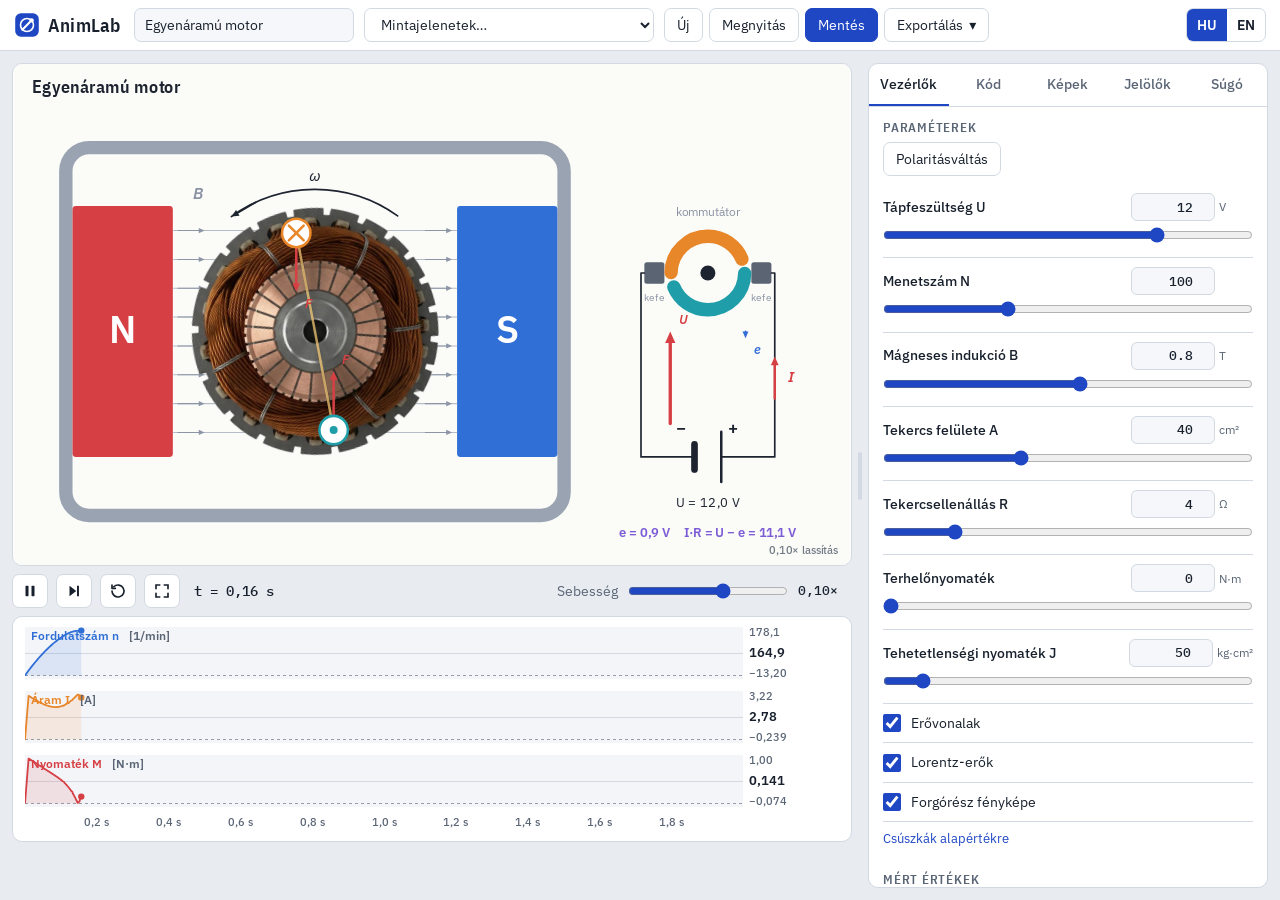
==== commit c7837da8: "Scene links always load the newest version of the scene file The ?scene= loader fetched with the def" ====
--- a/index.html
+++ b/index.html
@@ -5486,7 +5486,9 @@
 try {
   const sp = new URLSearchParams(location.search).get('scene');
   if (sp && /^https?:$/.test(location.protocol)) {
-    fetch(new URL(sp, location.href)).then(r => { if (!r.ok) throw new Error(r.status); return r.text(); })
+    // no-cache: a böngésző mindig rákérdez a szerveren, így a link a legfrissebb változatot tölti be
+    // no-cache: the browser always checks with the server, so the link loads the newest version
+    fetch(new URL(sp, location.href), {cache: 'no-cache'}).then(r => { if (!r.ok) throw new Error(r.status); return r.text(); })
       .then(t => loadScene(parseSceneText(t)))
       .catch(() => toast(tr({hu: 'A linkben megadott jelenet nem tölthető be: ', en: 'The scene in the link cannot be loaded: '}) + sp));
   }
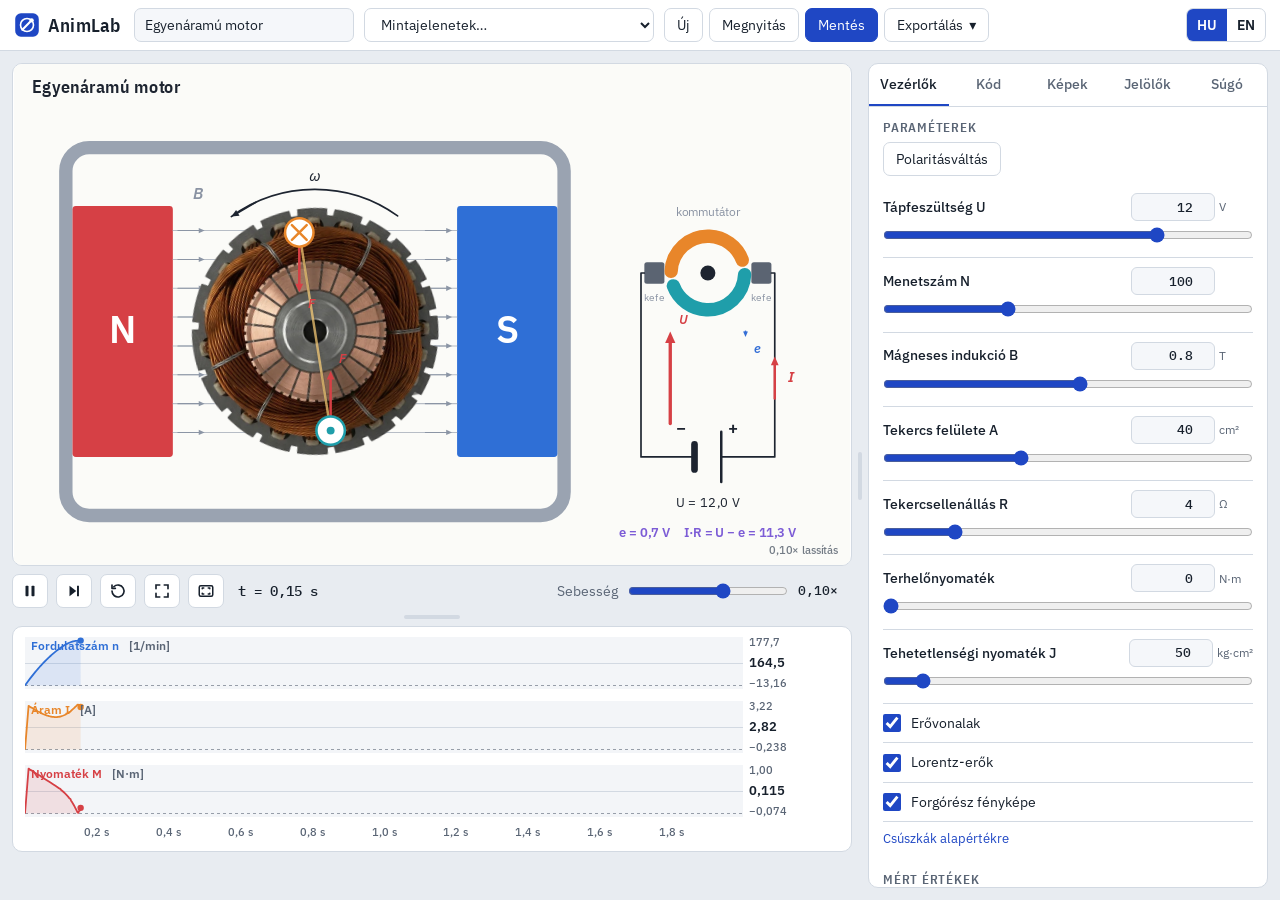
==== commit 5394695f: "UI: canvas-only full screen, resizable graph strip, phone view - Canvas-only full screen with floati" ====
--- a/index.html
+++ b/index.html
@@ -275,14 +275,65 @@
 
 .stage-col:fullscreen { background: var(--bg); padding: 12px; }
 
-@media (max-width: 900px) {
-  body { display: block; height: auto; }
-  .layout { grid-template-columns: minmax(0, 1fr); gap: 12px; }
-  .splitter { display: none; }
-  .side { min-height: 520px; }
-  .scene-name { width: 100%; order: 10; }
-  .speed { margin-left: 0; }
-}
+/* grafikonsáv átméretezése: húzd fel vagy le / resizing the graph strip: drag up or down */
+.hsplit { height: 10px; margin: -4px 0; cursor: row-resize; position: relative; touch-action: none; flex: none; }
+.hsplit::after {
+  content: ""; position: absolute; left: 50%; top: 50%; width: 56px; height: 4px; transform: translate(-50%, -50%);
+  border-radius: 3px; background: var(--line);
+}
+.hsplit:hover::after, .hsplit:focus-visible::after, .hsplit.drag::after { background: var(--accent); }
+.hsplit[hidden] { display: none; }
+body.resizing-v { cursor: row-resize; user-select: none; }
+
+/* csak a vászon: teljes képernyő vagy fekvő telefon / canvas only: full screen or a phone in landscape */
+.cv-overlay {
+  position: absolute; top: 10px; right: 10px; z-index: 3; display: none; gap: 6px;
+  opacity: 0; transition: opacity .25s; pointer-events: none;
+}
+.cv-overlay .btn { background: rgba(20, 26, 36, .72); color: #fff; border-color: rgba(255, 255, 255, .25); width: 42px; height: 42px; }
+#stageWrap:fullscreen .cv-overlay, body.cvonly .cv-overlay { display: flex; }
+.cv-overlay.show { opacity: 1; pointer-events: auto; }
+#stageWrap:fullscreen { background: #000; align-items: center; border: 0; border-radius: 0; }
+body.cvonly #stageWrap {
+  position: fixed; inset: 0; z-index: 40; border: 0; border-radius: 0; background: #000; align-items: center;
+}
+body.cvonly .toast { z-index: 60; }
+
+/* mobil nézet (keskeny képernyő vagy fekvő telefon): egyszerre egy képernyő, alul váltósáv
+   mobile view (narrow screen or a phone in landscape): one screen at a time, switch bar at the bottom */
+.mnav { display: none; }
+.tb-more { display: none; }
+body.mobile { display: flex; flex-direction: column; height: 100vh; height: 100dvh; }
+body.mobile .topbar { padding: 6px 8px; gap: 6px; flex: none; }
+body.mobile .brand { font-size: 17px; margin-right: 0; }
+body.mobile .tb-more { display: inline-flex; order: -1; }
+body.mobile #presetSel { flex: 1; min-width: 0; max-width: none; }
+body.mobile .scene-name, body.mobile .tb-group, body.mobile .topbar .lang { display: none; }
+body.mobile .topbar.open .scene-name { display: block; width: 100%; order: 10; }
+body.mobile .topbar.open .tb-group { display: flex; width: 100%; order: 11; }
+body.mobile .topbar.open .lang { display: inline-flex; order: 12; }
+body.mobile .layout { display: block; flex: 1; min-height: 0; padding: 8px; overflow: auto; }
+body.mobile .splitter { display: none; }
+body.mobile .side .tabs { display: none; }
+body.mobile .side { height: 100%; min-height: 0; }
+body.mobile:not([data-mview="canvas"]) .stage-col { display: none; }
+body.mobile[data-mview="canvas"] .side { display: none; }
+body.mobile #tab-code { height: 100%; }
+body.mobile .editor { min-height: 0; }
+body.mobile .speed { margin-left: 0; }
+body.mobile .speed input { width: 120px; }
+body.mobile .mnav {
+  display: flex; flex: none; background: var(--panel); border-top: 1px solid var(--line);
+  padding-bottom: env(safe-area-inset-bottom);
+}
+.mnav button {
+  flex: 1; display: grid; justify-items: center; gap: 2px; padding: 6px 2px 5px; border: 0; background: transparent;
+  color: var(--muted); font-size: 11px; cursor: pointer; min-width: 0;
+}
+.mnav button span { overflow: hidden; text-overflow: ellipsis; white-space: nowrap; max-width: 100%; }
+.mnav svg { width: 22px; height: 22px; }
+.mnav button[aria-current="true"] { color: var(--accent); font-weight: 600; }
+body.mobile .toast { bottom: calc(70px + env(safe-area-inset-bottom)); }
 @media (prefers-reduced-motion: reduce) { * { scroll-behavior: auto; } }
 </style>
 </head>
@@ -292,6 +343,7 @@
     <svg viewBox="0 0 32 32" aria-hidden="true"><rect x="1.5" y="1.5" width="29" height="29" rx="7" fill="var(--accent)"/><circle cx="16" cy="16" r="8" fill="none" stroke="var(--accent-ink)" stroke-width="2"/><path d="M10.3 21.7 21.7 10.3" stroke="var(--accent-ink)" stroke-width="2.6" stroke-linecap="round"/><circle cx="21.7" cy="10.3" r="2.6" fill="var(--accent-ink)"/></svg>
     AnimLab
   </div>
+  <button class="btn icon tb-more" id="btnMore" type="button" aria-expanded="false" data-i18n-title="menu"><svg viewBox="0 0 24 24" fill="none" stroke="currentColor" stroke-width="2.2" stroke-linecap="round"><path d="M4 7h16M4 12h16M4 17h16"/></svg></button>
   <input id="sceneName" class="scene-name" data-i18n-ph="sceneName" data-i18n-title="sceneName">
   <select id="presetSel" class="btn" data-i18n-title="presets"></select>
   <div class="tb-group">
@@ -320,6 +372,14 @@
   <section class="stage-col" id="stageCol">
     <div class="stage-wrap" id="stageWrap">
       <canvas id="stage"></canvas>
+      <!-- Csak-vászon módban (teljes képernyő, fekvő telefon) ezek a gombok úsznak a kép fölött -->
+      <!-- In canvas-only mode (full screen, phone in landscape) these buttons float over the picture -->
+      <div class="cv-overlay" id="cvOverlay">
+        <button class="btn icon" id="cvPlay" type="button" data-i18n-title="play"></button>
+        <button class="btn icon" id="cvReset" type="button" data-i18n-title="resetT"><svg viewBox="0 0 24 24" fill="none" stroke="currentColor" stroke-width="2.2" stroke-linecap="round" stroke-linejoin="round"><path d="M4 12a8 8 0 1 0 2.4-5.7"/><path d="M4 4v4.5h4.5"/></svg></button>
+        <button class="btn icon" id="cvMenu" type="button" data-i18n-title="tabControls"><svg viewBox="0 0 24 24" fill="none" stroke="currentColor" stroke-width="2.2" stroke-linecap="round"><path d="M5 7h14M5 12h14M5 17h14"/><circle cx="9" cy="7" r="2" fill="currentColor"/><circle cx="15" cy="12" r="2" fill="currentColor"/><circle cx="8" cy="17" r="2" fill="currentColor"/></svg></button>
+        <button class="btn icon" id="cvExit" type="button" data-i18n-title="cvExit"><svg viewBox="0 0 24 24" fill="none" stroke="currentColor" stroke-width="2.2" stroke-linecap="round"><path d="M9 4v5H4M15 4v5h5M9 20v-5H4M15 20v-5h5"/></svg></button>
+      </div>
       <button class="rec-badge" id="recBadge" type="button" hidden>● REC</button>
       <div class="stage-err" id="stageErr" hidden></div>
     </div>
@@ -328,12 +388,14 @@
       <button class="btn icon" id="btStep" type="button" data-i18n-title="step"><svg viewBox="0 0 24 24"><path d="M6 5v14l9-7z" fill="currentColor"/><rect x="16" y="5" width="2.6" height="14" fill="currentColor"/></svg></button>
       <button class="btn icon" id="btReset" type="button" data-i18n-title="resetT"><svg viewBox="0 0 24 24" fill="none" stroke="currentColor" stroke-width="2.2" stroke-linecap="round" stroke-linejoin="round"><path d="M4 12a8 8 0 1 0 2.4-5.7"/><path d="M4 4v4.5h4.5"/></svg></button>
       <button class="btn icon" id="btFull" type="button" data-i18n-title="full"><svg viewBox="0 0 24 24" fill="none" stroke="currentColor" stroke-width="2.2" stroke-linecap="round"><path d="M4 9V4h5M20 9V4h-5M4 15v5h5M20 15v5h-5"/></svg></button>
+      <button class="btn icon" id="btCanvasFull" type="button" data-i18n-title="fullCanvas"><svg viewBox="0 0 24 24" fill="none" stroke="currentColor" stroke-width="2" stroke-linecap="round" stroke-linejoin="round"><rect x="3" y="5" width="18" height="14" rx="2"/><path d="M7 9V8h2M17 9V8h-2M7 15v1h2M17 15v1h-2"/></svg></button>
       <span class="time" id="timeLbl">t = 0.00 s</span>
       <label class="speed" for="speed"><span data-i18n="speed"></span>
         <input type="range" id="speed" min="-10" max="1" step="0.01" value="0">
         <output id="speedOut">1×</output>
       </label>
     </div>
+    <div class="hsplit" id="plotSplit" role="separator" aria-orientation="horizontal" tabindex="0" data-i18n-title="plotSplit" hidden></div>
     <div class="plots" id="plotsWrap" hidden><canvas id="plot"></canvas></div>
   </section>
 
@@ -405,6 +467,15 @@
     </div>
   </aside>
 </main>
+<!-- Mobil nézet: alsó sáv a vászon és a menük közötti váltáshoz / mobile view: bottom bar to switch between canvas and menus -->
+<nav class="mnav" id="mnav" aria-label="AnimLab">
+  <button type="button" data-view="canvas"><svg viewBox="0 0 24 24" fill="none" stroke="currentColor" stroke-width="2" stroke-linecap="round"><rect x="3" y="5" width="18" height="14" rx="2"/><path d="m8 15 3-4 2.5 3 2-2 2.5 3"/></svg><span data-i18n="mCanvas"></span></button>
+  <button type="button" data-view="controls"><svg viewBox="0 0 24 24" fill="none" stroke="currentColor" stroke-width="2" stroke-linecap="round"><path d="M5 7h14M5 12h14M5 17h14"/><circle cx="9" cy="7" r="2" fill="currentColor"/><circle cx="15" cy="12" r="2" fill="currentColor"/><circle cx="8" cy="17" r="2" fill="currentColor"/></svg><span data-i18n="tabControls"></span></button>
+  <button type="button" data-view="code"><svg viewBox="0 0 24 24" fill="none" stroke="currentColor" stroke-width="2" stroke-linecap="round" stroke-linejoin="round"><path d="m8 8-4 4 4 4M16 8l4 4-4 4M13.5 6l-3 12"/></svg><span data-i18n="tabCode"></span></button>
+  <button type="button" data-view="assets"><svg viewBox="0 0 24 24" fill="none" stroke="currentColor" stroke-width="2" stroke-linecap="round" stroke-linejoin="round"><rect x="3" y="4" width="18" height="16" rx="2"/><circle cx="9" cy="10" r="2"/><path d="m21 17-5-5-9 8"/></svg><span data-i18n="tabAssets"></span></button>
+  <button type="button" data-view="marks"><svg viewBox="0 0 24 24" fill="none" stroke="currentColor" stroke-width="2" stroke-linecap="round" stroke-linejoin="round"><path d="M4 20 18 6M18 6h-6M18 6v6"/></svg><span data-i18n="tabMarks"></span></button>
+  <button type="button" data-view="help"><svg viewBox="0 0 24 24" fill="none" stroke="currentColor" stroke-width="2" stroke-linecap="round"><circle cx="12" cy="12" r="9"/><path d="M9.5 9.5a2.5 2.5 0 1 1 3.5 2.3c-.7.3-1 .9-1 1.7M12 17h.01"/></svg><span data-i18n="tabHelp"></span></button>
+</nav>
 <div id="toast" class="toast" role="status" hidden></div>
 
 <script type="application/json" id="embedded-scene" data-app></script>
@@ -2870,7 +2941,7 @@
     noReadouts: 'A show(...) hívással jeleníthetsz meg itt értékeket.',
     defaults: 'Csúszkák alapértékre',
     run: 'Futtatás', codeDirty: 'Módosítva – Ctrl+Enter a futtatáshoz', codeClean: 'Ez a kód fut',
-    play: 'Lejátszás / szünet (szóköz)', pause: 'Szünet (szóköz)', step: 'Léptetés (→)', resetT: 'Újraindítás (R)', full: 'Teljes képernyő',
+    play: 'Lejátszás / szünet (szóköz)', pause: 'Szünet (szóköz)', step: 'Léptetés (→)', resetT: 'Újraindítás (R)', full: 'Teljes képernyő (vászon + grafikonok)', fullCanvas: 'Csak a vászon teljes képernyőn', cvExit: 'Kilépés a csak-vászon nézetből', plotSplit: 'Húzd fel vagy le a grafikonok magasságához (dupla kattintás: alapméret)', menu: 'Menü', mCanvas: 'Vászon',
     speed: 'Sebesség', slowmo: 'lassítás', fastmo: 'gyorsítás',
     sceneName: 'Jelenet neve',
     drop: 'Kép feltöltése', dropSub: 'kattints, vagy húzd ide – PNG, JPG, SVG',
@@ -2926,7 +2997,7 @@
     noReadouts: 'Values you pass to show(...) appear here.',
     defaults: 'Reset sliders to defaults',
     run: 'Run', codeDirty: 'Edited – press Ctrl+Enter to run', codeClean: 'This code is running',
-    play: 'Play / pause (Space)', pause: 'Pause (Space)', step: 'Step (→)', resetT: 'Restart (R)', full: 'Full screen',
+    play: 'Play / pause (Space)', pause: 'Pause (Space)', step: 'Step (→)', resetT: 'Restart (R)', full: 'Full screen (canvas + graphs)', fullCanvas: 'Canvas only, full screen', cvExit: 'Leave canvas-only view', plotSplit: 'Drag up or down to resize the graphs (double-click: default size)', menu: 'Menu', mCanvas: 'Canvas',
     speed: 'Speed', slowmo: 'slow motion', fastmo: 'fast motion',
     sceneName: 'Scene name',
     drop: 'Upload an image', dropSub: 'click, or drop files here – PNG, JPG, SVG',
@@ -3920,16 +3991,18 @@
 const fmtClock = s => String(Math.floor(s / 60)).padStart(2, '0') + ':' + String(Math.floor(s % 60)).padStart(2, '0');
 
 /* ───────────── plots ───────────── */
-let plotCount = -1;
+let plotCount = -1, plotHNow = -1;
+// A grafikonsávok magassága px-ben, a húzható elválasztóval állítható / height of one graph lane in px, set with the drag handle
+let plotLaneH = clamp(+store.get('plotLaneH') || 64, 24, 240);
 function drawPlots() {
   const groups = new Map();
   for (const p of R.plots.values()) { if (!groups.has(p.group)) groups.set(p.group, []); groups.get(p.group).push(p); }
   const lanes = [...groups.values()];
   const wrap = $('#plotsWrap');
-  const laneH = 64, H = lanes.length * laneH + 20;
-  if (lanes.length !== plotCount) {
-    plotCount = lanes.length;
-    wrap.hidden = !lanes.length;
+  const laneH = plotLaneH, H = lanes.length * laneH + 20;
+  if (lanes.length !== plotCount || H !== plotHNow) {
+    plotCount = lanes.length; plotHNow = H;
+    wrap.hidden = !lanes.length; $('#plotSplit').hidden = !lanes.length;
     plotCv.style.height = H + 'px';
     layoutStage();
   }
@@ -4101,12 +4174,19 @@
   if (!R) return;
   dpr = Math.max(1, window.devicePixelRatio || 1);
   const wrap = $('#stageWrap');
-  const availW = wrap.clientWidth - 2;
+  let availW = wrap.clientWidth - 2;
   let availH = Infinity;
-  if (window.innerWidth > 900 || document.fullscreenElement) {
-    const used = (document.fullscreenElement ? 0 : $('.topbar').offsetHeight) + $('.transport').offsetHeight +
-      ($('#plotsWrap').hidden ? 0 : $('#plotsWrap').offsetHeight + 8) + 48;
-    availH = Math.max(200, window.innerHeight - used);
+  const plotsH = $('#plotsWrap').hidden ? 0 : $('#plotsWrap').offsetHeight + 10;
+  if (canvasOnly()) {
+    // csak a vászon: kitölti a képernyőt / canvas only: fills the screen
+    availW = wrap.clientWidth; availH = wrap.clientHeight;
+  } else if (document.fullscreenElement) {
+    availH = Math.max(120, window.innerHeight - $('.transport').offsetHeight - plotsH - 40);
+  } else if (document.body.classList.contains('mobile')) {
+    // mobil vászon nézet: fejléc, alsó sáv, vezérlősor és grafikonok nélküli hely / mobile canvas view: what is left
+    availH = Math.max(140, window.innerHeight - $('.topbar').offsetHeight - $('#mnav').offsetHeight - $('.transport').offsetHeight - plotsH - 34);
+  } else {
+    availH = Math.max(200, window.innerHeight - $('.topbar').offsetHeight - $('.transport').offsetHeight - plotsH - 48);
   }
   const k = Math.max(0.05, Math.min(availW / R.stageW, availH / R.stageH));
   const cw = Math.floor(R.stageW * k), ch = Math.floor(R.stageH * k);
@@ -4143,6 +4223,7 @@
 function setPlaying(p) {
   playing = p;
   const b = $('#btPlay'); b.innerHTML = p ? PAUSE_SVG : PLAY_SVG;
+  const cp = $('#cvPlay'); if (cp) cp.innerHTML = p ? PAUSE_SVG : PLAY_SVG;
   b.title = T(p ? 'pause' : 'play'); b.setAttribute('aria-label', b.title);
 }
 function fmtSpeed(s) { return fmt(s, s >= 1 ? 2 : s >= 0.1 ? 2 : 3) + '×'; }
@@ -5344,7 +5425,107 @@
 $('#btFull').addEventListener('click', async () => {
   try { if (document.fullscreenElement) await document.exitFullscreen(); else await $('#stageCol').requestFullscreen(); } catch (e) { /* refused */ }
 });
-document.addEventListener('fullscreenchange', () => setTimeout(layoutStage, 50));
+
+/* ── nézetek: asztali, mobil, csak-vászon / views: desktop, mobile, canvas only ── */
+// Mobil: keskeny képernyő, vagy érintőképernyő alacsony (fekvő) ablakkal. / Mobile: a narrow screen, or touch with a low (landscape) window.
+const mqMobile = window.matchMedia('(max-width: 900px), (pointer: coarse) and (max-height: 560px)');
+let mview = store.get('mview') || 'canvas';     // mobilon látható képernyő / screen shown on mobile: canvas | controls | code | assets | marks | help
+let pseudoFull = false;                          // csak-vászon CSS-sel, ahol nincs teljes képernyős API (iPhone) / CSS canvas-only where there is no fullscreen API
+let landscapeAuto = true;                        // fekvő telefonon a vászon nézet magától csak-vászon / in landscape the canvas view turns canvas-only by itself
+function isLandscape() { return window.innerWidth > window.innerHeight; }
+function canvasOnly() { return document.fullscreenElement === $('#stageWrap') || document.body.classList.contains('cvonly'); }
+function updateMode() {
+  const b = document.body, mob = mqMobile.matches;
+  b.classList.toggle('mobile', mob);
+  b.dataset.mview = mob ? mview : 'canvas';
+  if (!isLandscape()) landscapeAuto = true;      // álló helyzetben újra élesedik / re-armed in portrait
+  const cv = pseudoFull || (mob && mview === 'canvas' && isLandscape() && landscapeAuto && !document.fullscreenElement);
+  b.classList.toggle('cvonly', cv);
+  $$('.mnav button').forEach(x => x.setAttribute('aria-current', String(x.dataset.view === mview)));
+  if (!mob) $('.topbar').classList.remove('open');
+  if (canvasOnly()) showOverlay();
+  setTimeout(layoutStage, 30);
+}
+function setMview(v) {
+  mview = v; store.set('mview', v);
+  if (v !== 'canvas') selectTab(v);
+  updateMode();
+  const lay = $('.layout'); if (lay) lay.scrollTop = 0;
+}
+$$('.mnav button').forEach(x => x.addEventListener('click', () => setMview(x.dataset.view)));
+$('#btnMore').addEventListener('click', () => {
+  const tb = $('.topbar'), open = !tb.classList.contains('open');
+  tb.classList.toggle('open', open); $('#btnMore').setAttribute('aria-expanded', String(open));
+  setTimeout(layoutStage, 30);
+});
+(mqMobile.addEventListener ? mqMobile.addEventListener('change', updateMode) : mqMobile.addListener(updateMode));
+window.addEventListener('orientationchange', () => setTimeout(updateMode, 200));
+
+// Csak a vászon teljes képernyőn; telefonon fekvő helyzetbe is fordít, ha a böngésző engedi.
+// Ahol nincs teljes képernyős API (iPhone), CSS-sel tölti ki az ablakot.
+// Canvas only, full screen; on a phone it also turns to landscape where the browser allows it.
+// Where there is no fullscreen API (iPhone), CSS fills the window instead.
+async function enterCanvasOnly() {
+  const w = $('#stageWrap');
+  if (w.requestFullscreen && document.fullscreenEnabled !== false) {
+    try {
+      await w.requestFullscreen({navigationUI: 'hide'});
+      if (mqMobile.matches && screen.orientation && screen.orientation.lock) screen.orientation.lock('landscape').catch(() => {});
+      return;
+    } catch (e) { /* refused: fall back to CSS */ }
+  }
+  pseudoFull = true; updateMode();
+}
+async function exitCanvasOnly() {
+  if (document.fullscreenElement) { try { await document.exitFullscreen(); } catch (e) { /* ignore */ } }
+  try { if (screen.orientation && screen.orientation.unlock) screen.orientation.unlock(); } catch (e) { /* ignore */ }
+  if (pseudoFull) pseudoFull = false;
+  else if (document.body.classList.contains('cvonly')) landscapeAuto = false;   // fekvő telefonon: vissza a normál vászon nézetbe / landscape phone: back to the normal canvas view
+  updateMode();
+}
+$('#btCanvasFull').addEventListener('click', () => { if (canvasOnly()) exitCanvasOnly(); else enterCanvasOnly(); });
+$('#cvExit').addEventListener('click', exitCanvasOnly);
+$('#cvPlay').addEventListener('click', () => { setPlaying(!playing); showOverlay(); });
+$('#cvReset').addEventListener('click', () => { needsRerun = true; showOverlay(); });
+$('#cvMenu').addEventListener('click', async () => {
+  pseudoFull = false; landscapeAuto = false;
+  if (document.fullscreenElement) { try { await document.exitFullscreen(); } catch (e) { /* ignore */ } }
+  if (mqMobile.matches) setMview('controls'); else updateMode();
+});
+// A lebegő gombok érintésre / egérmozgásra előjönnek, 3 s után elhalványulnak
+// The floating buttons appear on touch / mouse movement and fade after 3 s
+let ovTimer = 0;
+function showOverlay() {
+  const o = $('#cvOverlay'); o.classList.add('show');
+  clearTimeout(ovTimer); ovTimer = setTimeout(() => o.classList.remove('show'), 3000);
+}
+['pointerdown', 'pointermove'].forEach(ev => $('#stageWrap').addEventListener(ev, () => { if (canvasOnly()) showOverlay(); }));
+document.addEventListener('fullscreenchange', () => { updateMode(); setTimeout(layoutStage, 80); });
+
+// A grafikonsáv magassága: az elválasztó húzásával (fel = nagyobb grafikonok), nyilakkal, dupla kattintás = alap
+// Graph strip height: drag the handle (up = taller graphs), arrow keys, double-click = default
+(function () {
+  const hs = $('#plotSplit');
+  let y0 = 0, h0 = 0, drag = false;
+  const setLane = h => { plotLaneH = clamp(Math.round(h), 24, 240); drawPlots(); };
+  hs.addEventListener('pointerdown', e => {
+    drag = true; y0 = e.clientY; h0 = plotLaneH; hs.classList.add('drag'); document.body.classList.add('resizing-v');
+    try { hs.setPointerCapture(e.pointerId); } catch (err) { /* old browser */ } e.preventDefault();
+  });
+  hs.addEventListener('pointermove', e => {
+    if (!drag) return;
+    const lanes = Math.max(1, plotCount);
+    setLane(h0 + (y0 - e.clientY) / lanes);
+  });
+  const end = () => { if (!drag) return; drag = false; hs.classList.remove('drag'); document.body.classList.remove('resizing-v'); store.set('plotLaneH', String(plotLaneH)); };
+  hs.addEventListener('pointerup', end); hs.addEventListener('pointercancel', end);
+  hs.addEventListener('dblclick', () => { setLane(64); store.set('plotLaneH', '64'); });
+  hs.addEventListener('keydown', e => {
+    if (e.key !== 'ArrowUp' && e.key !== 'ArrowDown') return;
+    e.preventDefault(); e.stopPropagation();
+    setLane(plotLaneH + (e.key === 'ArrowUp' ? 8 : -8)); store.set('plotLaneH', String(plotLaneH));
+  });
+})();
 $('#speed').addEventListener('input', e => { setSpeed(Math.pow(2, +e.target.value)); scheduleAutosave(); });
 $('#speed').addEventListener('dblclick', () => setSpeed(1));
 
@@ -5452,7 +5633,7 @@
   if (e.key === ' ') { e.preventDefault(); setPlaying(!playing); }
   else if (e.key === 'r' || e.key === 'R') needsRerun = true;
   else if (e.key === 'ArrowRight' && e.target.type !== 'range') { setPlaying(false); stepReq = true; }
-  else if (e.key === 'Escape') { closeMenu(); if (pathDraft) pathDraft = null; if (pivotFor) { pivotFor = null; updateToolHint(); } }
+  else if (e.key === 'Escape') { if (pseudoFull) exitCanvasOnly(); closeMenu(); if (pathDraft) pathDraft = null; if (pivotFor) { pivotFor = null; updateToolHint(); } }
   else if (e.key === 'Enter' && pathDraft) finishPath();
 });
 
@@ -5464,7 +5645,7 @@
     else if (/^image\//.test(f.type)) { await addImageFile(f); selectTab('assets'); }
   }
 });
-window.addEventListener('resize', () => { if (window.innerWidth > 900) applySideWidth(sideWidthFor(curTab)); layoutStage(); readTokens(); });
+window.addEventListener('resize', () => { updateMode(); if (!mqMobile.matches) applySideWidth(sideWidthFor(curTab)); layoutStage(); readTokens(); });
 if (window.ResizeObserver) new ResizeObserver(() => layoutStage()).observe($('#stageWrap'));
 try { matchMedia('(prefers-color-scheme: dark)').addEventListener('change', readTokens); } catch (e) { /* old browser */ }
 new MutationObserver(readTokens).observe(document.documentElement, {attributes: true, attributeFilter: ['data-theme']});
@@ -5480,6 +5661,8 @@
 applyLang();
 loadScene(initial);
 selectTab(store.get('tab') || 'controls');
+if (mqMobile.matches && mview !== 'canvas') selectTab(mview);
+updateMode();
 requestAnimationFrame(t => { lastNow = t; loop(t); });
 // Link egy jelenetfájlra: index.html?scene=examples/students/pelda.animlab.json – bármelyik üzenetben elküldhető
 // A link to a scene file: index.html?scene=examples/students/example.animlab.json – can be sent in any chat
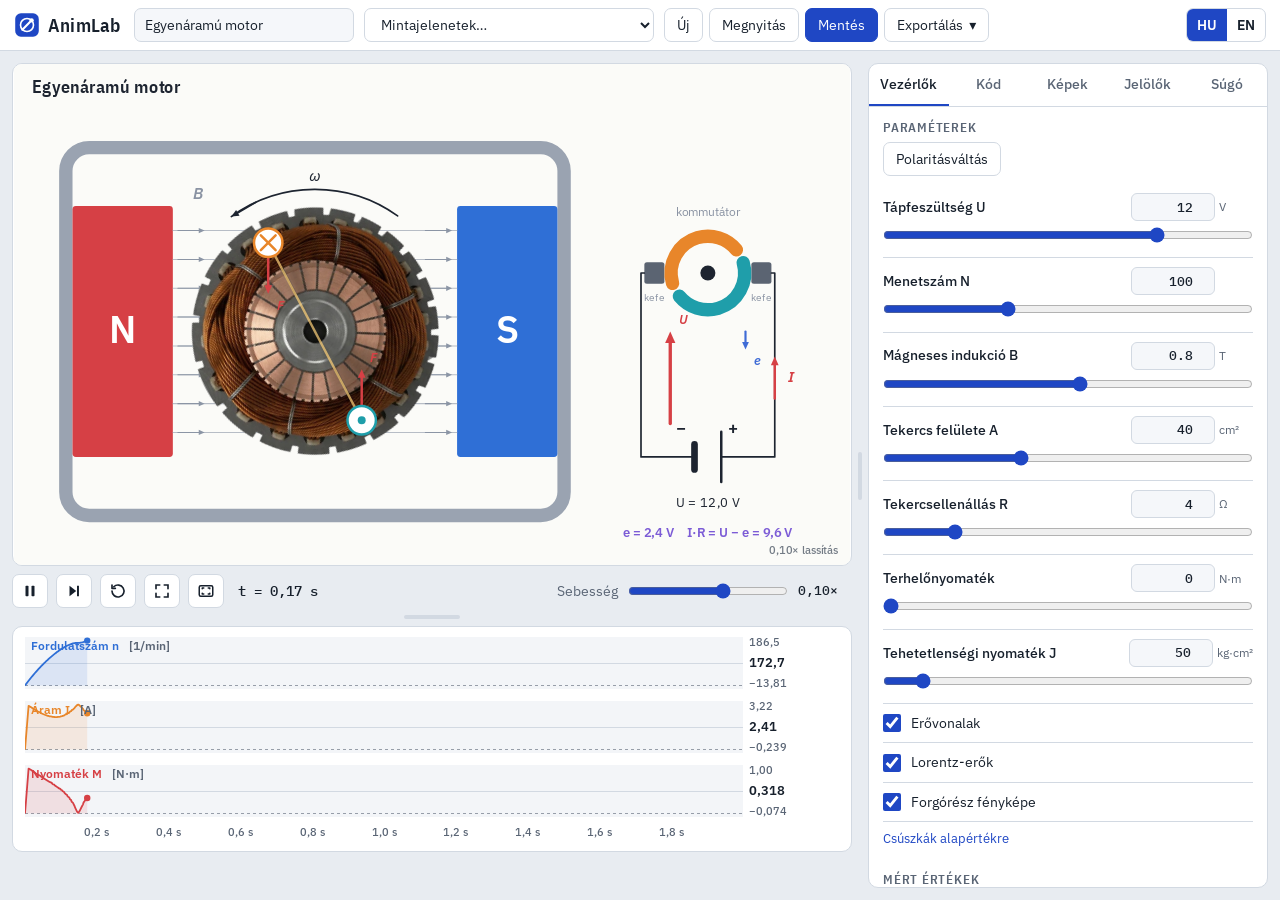
==== commit eae56fdd: "Examples: one folder per example with README, media and a gallery index - Each example moves to <gro" ====
--- a/index.html
+++ b/index.html
@@ -5664,16 +5664,29 @@
 if (mqMobile.matches && mview !== 'canvas') selectTab(mview);
 updateMode();
 requestAnimationFrame(t => { lastNow = t; loop(t); });
-// Link egy jelenetfájlra: index.html?scene=examples/students/pelda.animlab.json – bármelyik üzenetben elküldhető
-// A link to a scene file: index.html?scene=examples/students/example.animlab.json – can be sent in any chat
+// Link egy jelenetre / a link to a scene – bármelyik üzenetben elküldhető / can be sent in any chat:
+//   ?scene=examples/teacher/lengo-labda                    → mappa: a benne lévő scene.animlab.json / folder: its scene.animlab.json
+//   ?scene=examples/teacher/lengo-labda/scene.animlab.json → maga a fájl / the file itself
+//   ?scene=examples/teacher/lengo-labda.animlab.json       → régi link: ha nincs ilyen fájl, a mappát próbálja / old link: falls back to the folder
+function sceneLinkCandidates(sp) {
+  sp = sp.trim().replace(/\/+$/, '');
+  if (!/\.(json|html?)$/i.test(sp)) return [sp + '/scene.animlab.json'];
+  const out = [sp];
+  if (/\.animlab\.json$/i.test(sp) && !/\/scene\.animlab\.json$/i.test(sp)) out.push(sp.replace(/\.animlab\.json$/i, '/scene.animlab.json'));
+  return out;
+}
 try {
   const sp = new URLSearchParams(location.search).get('scene');
   if (sp && /^https?:$/.test(location.protocol)) {
-    // no-cache: a böngésző mindig rákérdez a szerveren, így a link a legfrissebb változatot tölti be
-    // no-cache: the browser always checks with the server, so the link loads the newest version
-    fetch(new URL(sp, location.href), {cache: 'no-cache'}).then(r => { if (!r.ok) throw new Error(r.status); return r.text(); })
-      .then(t => loadScene(parseSceneText(t)))
-      .catch(() => toast(tr({hu: 'A linkben megadott jelenet nem tölthető be: ', en: 'The scene in the link cannot be loaded: '}) + sp));
+    (async () => {
+      for (const c of sceneLinkCandidates(sp)) {
+        // no-cache: a böngésző mindig rákérdez a szerveren, így a link a legfrissebb változatot tölti be
+        // no-cache: the browser always checks with the server, so the link loads the newest version
+        const r = await fetch(new URL(c, location.href), {cache: 'no-cache'}).catch(() => null);
+        if (r && r.ok) { loadScene(parseSceneText(await r.text())); return; }
+      }
+      throw new Error('not found');
+    })().catch(() => toast(tr({hu: 'A linkben megadott jelenet nem tölthető be: ', en: 'The scene in the link cannot be loaded: '}) + sp));
   }
 } catch (e) { /* no scene link */ }
 if (document.fonts && document.fonts.ready) document.fonts.ready.then(() => { ctlSig = null; buildControls(); });
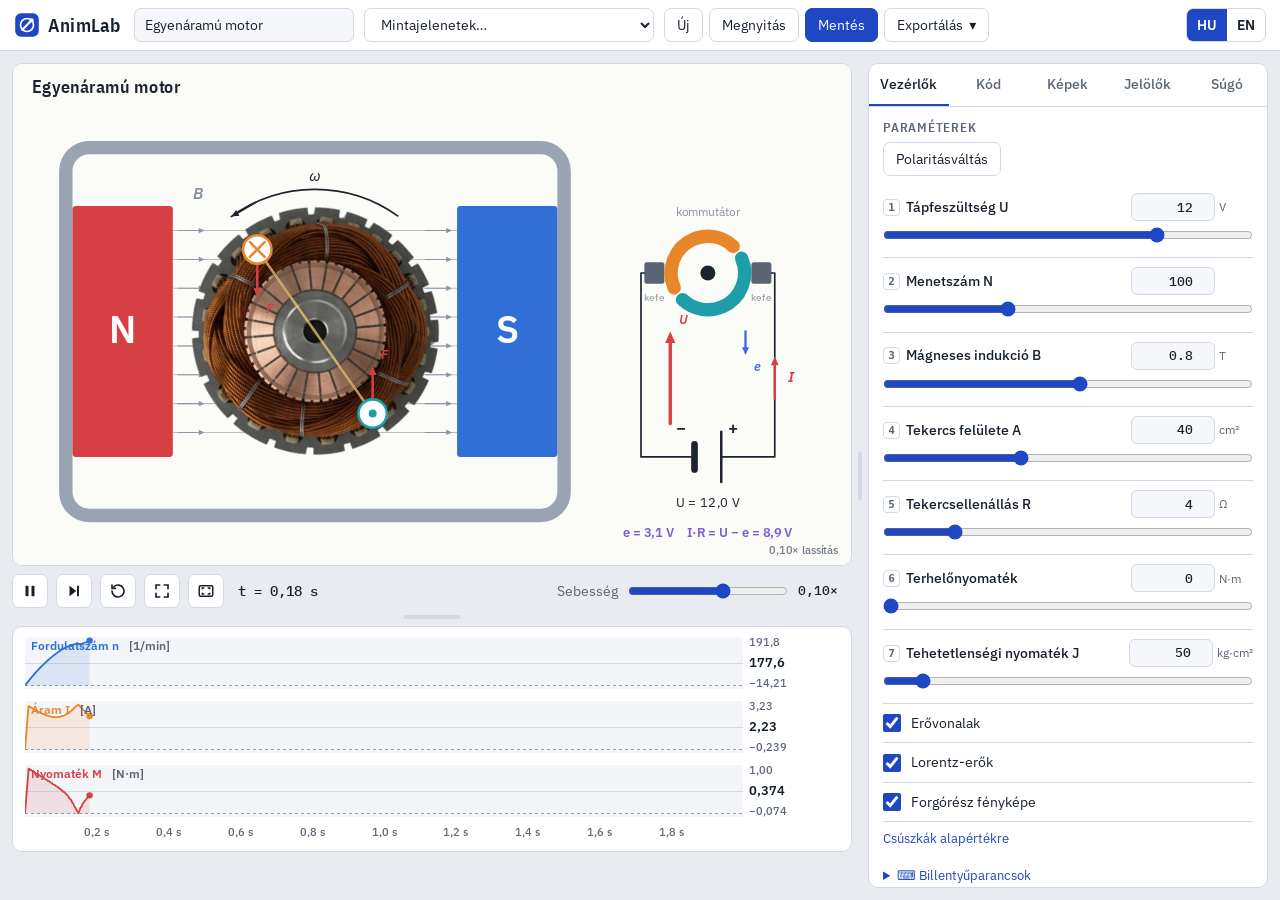
==== commit 04f07887: "v0.5: billentyűzetes vezérlés / keyboard control - Billentyű a csúszkán, kapcsolón, listán, gombon (" ====
--- a/index.html
+++ b/index.html
@@ -298,6 +298,72 @@
   position: fixed; inset: 0; z-index: 40; border: 0; border-radius: 0; background: #000; align-items: center;
 }
 body.cvonly .toast { z-index: 60; }
+
+/* billentyűzet: csúszkaszám, billentyűjelek, kiválasztott csúszka, érintőgombok
+   keyboard: slider number, key badges, selected slider, touch buttons */
+.kbn {
+  display: inline-grid; place-items: center; min-width: 17px; height: 17px; padding: 0 3px; margin-right: 6px; vertical-align: 1px;
+  border: 1px solid var(--line); border-radius: 4px; font: 600 11px var(--font-mono); color: var(--muted);
+}
+.kbds { display: inline-flex; gap: 3px; margin-left: 6px; vertical-align: 1px; }
+.kbds kbd {
+  font: 600 11px/15px var(--font-mono); padding: 0 4px; border: 1px solid var(--line); border-bottom-width: 2px;
+  border-radius: 4px; color: var(--muted); background: var(--code-bg);
+}
+.btn .kbds kbd { color: inherit; background: transparent; }
+.ctl.kbsel { background: var(--accent-soft); box-shadow: inset 3px 0 0 var(--accent); padding-left: 8px; padding-right: 6px; border-radius: 6px; }
+.ctl.kbsel .kbn { background: var(--accent); border-color: var(--accent); color: var(--accent-ink); }
+.kbhit { animation: kbhit .4s ease-out; }
+@keyframes kbhit { from { box-shadow: 0 0 0 3px var(--accent); } to { box-shadow: 0 0 0 3px transparent; } }
+@media (hover: none) { .kbn { display: none; } }
+body.mobile .kbn { display: none; }
+.kb-hud {
+  position: absolute; left: 50%; top: 12px; transform: translateX(-50%); z-index: 4; display: grid; justify-items: center;
+  max-width: calc(100% - 24px); padding: 6px 14px; border-radius: 9px; background: rgba(20, 26, 36, .84); color: #fff;
+  font: 600 14px var(--font-body); white-space: nowrap; pointer-events: none; transition: opacity .3s;
+}
+.kb-hud b { overflow: hidden; text-overflow: ellipsis; max-width: 100%; }
+.kb-hud small { font: 500 11px var(--font-body); opacity: .78; }
+.kb-hud.idle { opacity: .55; }
+.kb-hud[hidden], .kb-pad[hidden] { display: none; }
+.kb-pad {
+  position: absolute; left: 10px; right: 10px; bottom: 10px; z-index: 3; display: flex; align-items: flex-end;
+  justify-content: space-between; gap: 10px; pointer-events: none;
+}
+.kb-dpad { display: grid; grid-template-areas: ". u ." "l d r"; gap: 6px; }
+.kb-btns { display: flex; flex-wrap: wrap-reverse; justify-content: flex-end; gap: 8px; margin-left: auto; max-width: 60%; }
+.kb-key {
+  pointer-events: auto; min-width: 54px; height: 54px; padding: 0 12px; border-radius: 14px; cursor: pointer;
+  border: 1px solid rgba(255, 255, 255, .4); background: rgba(20, 26, 36, .55); color: #fff; font: 600 16px var(--font-body);
+  touch-action: none; user-select: none; -webkit-user-select: none; -webkit-touch-callout: none;
+}
+body.mobile .kb-key { min-width: 46px; height: 46px; padding: 0 10px; border-radius: 12px; font-size: 14px; background: rgba(20, 26, 36, .42); }
+.kb-key.down, body.mobile .kb-key.down { background: var(--accent); border-color: var(--accent); color: var(--accent-ink); }
+.kb-help-btn {
+  position: absolute; top: 10px; right: 10px; z-index: 4; width: 34px; height: 30px; padding: 0; border-radius: 8px; cursor: pointer;
+  border: 1px solid var(--line); background: var(--panel); color: var(--muted); font-size: 18px; line-height: 1; opacity: .7;
+}
+.kb-help-btn:hover, .kb-help-btn[aria-expanded="true"] { opacity: 1; color: var(--accent); border-color: var(--accent); }
+.kb-help-btn[hidden], .kb-list[hidden] { display: none; }
+#stageWrap:fullscreen .kb-help-btn, body.cvonly .kb-help-btn { top: 62px; background: rgba(20, 26, 36, .72); color: #fff; border-color: rgba(255, 255, 255, .25); }
+.kb-list {
+  position: absolute; top: 46px; right: 10px; z-index: 5; max-width: min(420px, calc(100% - 20px)); max-height: calc(100% - 60px); overflow: auto;
+  padding: 10px 14px; border-radius: 10px; background: rgba(20, 26, 36, .9); color: #fff; font-size: 13px; box-shadow: 0 6px 24px rgba(0, 0, 0, .25);
+}
+#stageWrap:fullscreen .kb-list, body.cvonly .kb-list { top: 98px; }
+.kb-list .kbl-title { font-weight: 600; font-size: 14px; margin-bottom: 2px; }
+.kb-list kbd { color: #fff; border-color: rgba(255, 255, 255, .45); background: rgba(255, 255, 255, .08); }
+.kbl-h { margin: 8px 0 2px; font-size: 11px; font-weight: 600; text-transform: uppercase; letter-spacing: .04em; opacity: .7; }
+.kbl { border-collapse: collapse; width: 100%; }
+.kbl td { padding: 3px 0; vertical-align: top; }
+.kbl td:first-child { white-space: nowrap; padding-right: 10px; }
+.kbl kbd { display: inline-block; margin: 0 3px 2px 0; font: 600 11px/16px var(--font-mono); padding: 0 5px; border: 1px solid var(--line); border-bottom-width: 2px; border-radius: 4px; }
+.kbhelp { padding: 6px 0 2px; border-bottom: 1px solid var(--line); font-size: 13px; }
+.kbhelp[hidden] { display: none; }
+.kbhelp summary { cursor: pointer; color: var(--accent); padding: 4px 0; }
+.kbhelp > div { padding: 2px 0 8px; }
+.kbhelp kbd { background: var(--code-bg); color: var(--ink); }
+.kb-up { grid-area: u; } .kb-left { grid-area: l; } .kb-down { grid-area: d; } .kb-right { grid-area: r; }
 
 /* mobil nézet (keskeny képernyő vagy fekvő telefon): egyszerre egy képernyő, alul váltósáv
    mobile view (narrow screen or a phone in landscape): one screen at a time, switch bar at the bottom */
@@ -380,6 +446,13 @@
         <button class="btn icon" id="cvMenu" type="button" data-i18n-title="tabControls"><svg viewBox="0 0 24 24" fill="none" stroke="currentColor" stroke-width="2.2" stroke-linecap="round"><path d="M5 7h14M5 12h14M5 17h14"/><circle cx="9" cy="7" r="2" fill="currentColor"/><circle cx="15" cy="12" r="2" fill="currentColor"/><circle cx="8" cy="17" r="2" fill="currentColor"/></svg></button>
         <button class="btn icon" id="cvExit" type="button" data-i18n-title="cvExit"><svg viewBox="0 0 24 24" fill="none" stroke="currentColor" stroke-width="2.2" stroke-linecap="round"><path d="M9 4v5H4M15 4v5h5M9 20v-5H4M15 20v-5h5"/></svg></button>
       </div>
+      <!-- Billentyűzet: a kiválasztott csúszka (1–9, majd ← →) és érintőgombok a key() / onKey() jelenetekhez -->
+      <!-- Keyboard: the selected slider (1–9, then ← →) and touch buttons for key() / onKey() scenes -->
+      <div class="kb-hud" id="kbHud" hidden><b></b><small></small></div>
+      <div class="kb-pad" id="kbPad" hidden></div>
+      <!-- A jelenet billentyűparancsai: ⌨ gomb és lenyíló lista / the scene's keyboard commands: ⌨ button and drop-down list -->
+      <button class="kb-help-btn" id="kbHelpBtn" type="button" aria-expanded="false" data-i18n-title="kbListTip" hidden>⌨</button>
+      <div class="kb-list" id="kbList" hidden></div>
       <button class="rec-badge" id="recBadge" type="button" hidden>● REC</button>
       <div class="stage-err" id="stageErr" hidden></div>
     </div>
@@ -412,6 +485,7 @@
     <div class="tab-panel" id="tab-controls" role="tabpanel">
       <div class="panel-h" data-i18n="params"></div>
       <div id="controls"></div>
+      <details class="kbhelp" id="kbHelp" hidden><summary></summary><div></div></details>
       <div class="panel-h" data-i18n="readouts"></div>
       <div id="readouts"></div>
     </div>
@@ -1241,6 +1315,19 @@
 | `resetOn(id, …)` | Restart the scene when these controls change (use for initial conditions). |
 | `reset()` | Restart the scene from the top. |
 
+### 3.2a Keyboard (optional; only when the user asks for keys or interactive control)
+
+| Call | Meaning |
+| --- | --- |
+| `param(id, label, min, max, value, step, unit, {keys: "q a"})` | Keys on a slider: the first key raises, the second lowers the value. A tap moves one step, holding moves it smoothly (whole range in 10 s; `{rate: 5}` = 5 units/s), Shift = 10× faster. |
+| `toggle(id, label, value, {key: "s"})` | The key turns the switch on and off. |
+| `choice(id, label, options, value, {key: "c"})` | The key selects the next item (Shift: previous). |
+| `button(label, fn, {key: "Enter"})` | The key presses the button. |
+| `key(name, {label, help})` | `true` while the key is held. Read it inside `update` (or `draw`). `key(["a", "ArrowLeft"])` = any of them. |
+| `onKey(name, fn, {label, help})` | `fn` runs once per press, also while paused. `label` (`{hu, en}`) is the text of the touch button, `help` (`{hu, en}`) the description in the key list. |
+
+Key names: `"a"` … `"z"` (letters are case-insensitive), `"0"` … `"9"`, `" "` (Space), `"ArrowLeft"`, `"ArrowRight"`, `"ArrowUp"`, `"ArrowDown"`, `"Enter"`, `"Shift"`. On phones and tablets the keys used with `key()` and `onKey()` automatically appear as buttons on the canvas (`key(" ", {label: {hu: "Fék", en: "Brake"}})` names the button). The app already uses Space = play/pause, R = restart, → = step, 1–9 + arrows = adjust any slider, P = backup play/pause: a key the scene binds overrides these, so prefer letters (W/A/S/D, Q/E) and arrows for scene controls, and never bind P. Give every `key()` / `onKey()` a `help` text (put the options in a constant at the top, e.g. `const H_FWD = {help: {hu: "előre", en: "forward"}}`): the app lists all keys with these texts behind a ⌨ button and the ? key. A short on-canvas hint text is still welcome.
+
 ### 3.3 Readouts (inside draw)
 
 | Call | Meaning |
@@ -1328,8 +1415,8 @@
 
 ## 4. Rules that prevent errors
 
-1. **Never declare a variable with an API name.** These names are taken: `P C stage title timeScale plotWindow param toggle choice button setParam resetOn reset update draw show plot val vals fmt tr lang circle ellipse rect box ring line polyline polygon arc spring ground grid text image arrow vector phasor current flow fieldLoop push pop translate rotate scale world ball link drawWorld wx wy ws complex cpolar phases fieldVec stator3 wrap boundArrow view3d begin3 end3 box3 wire3 path3 face3 arrow3 flow3 text3 circle3 rot3 p3` and every maths name in 3.9 (`PI sin cos min max sign round …`, `deg todeg clamp lerp mod`). Use names like `cx0`, `r0`, `kScale`, `pts`, `angleNow`, `Mload`.
-2. All `param`, `toggle`, `choice`, `button`, `world`, `ball`, `link`, `boundArrow`, `stage`, `title`, `timeScale` calls go at the **top level**, not inside update/draw.
+1. **Never declare a variable with an API name.** These names are taken: `P C stage title timeScale plotWindow param toggle choice button key onKey setParam resetOn reset update draw show plot val vals fmt tr lang circle ellipse rect box ring line polyline polygon arc spring ground grid text image arrow vector phasor current flow fieldLoop push pop translate rotate scale world ball link drawWorld wx wy ws complex cpolar phases fieldVec stator3 wrap boundArrow view3d begin3 end3 box3 wire3 path3 face3 arrow3 flow3 text3 circle3 rot3 p3` and every maths name in 3.9 (`PI sin cos min max sign round …`, `deg todeg clamp lerp mod`). Use names like `cx0`, `r0`, `kScale`, `pts`, `angleNow`, `Mload`.
+2. All `param`, `toggle`, `choice`, `button`, `onKey`, `world`, `ball`, `link`, `boundArrow`, `stage`, `title`, `timeScale` calls go at the **top level**, not inside update/draw. `key()` is read inside update/draw.
 3. All drawing, `show`, `plot`, `val` calls go **inside draw**.
 4. Slider ids are short identifiers (`U`, `B`, `N`, `m`, `k`, `v0`) and every `P.x` you read must have a matching `param/toggle/choice("x", …)`.
 5. Guard divisions and logs: `x / max(abs(d), 1e-9)`, `sqrt(max(0, v))`.
@@ -1547,6 +1634,7 @@
 - [ ] Everything visible fits inside the stage and does not overlap the title.
 - [ ] Labels in `{hu, en}`; comments explain every number and unit.
 - [ ] Only functions and options from section 3; no DOM, timers or imports.
+- [ ] Keyboard only when asked: `key()` in update, `onKey()` at the top, keys explained in an on-canvas hint; no `addEventListener`.
 - [ ] Moving arrows with a non-constant speed use `pos` integrated in `update`, and are hidden when their quantity is zero.
 - [ ] Wires stop at components; no arrow runs across a component; components are drawn on top.
 - [ ] Every component the user named is in the physics; values not given are sliders or commented constants.
@@ -1936,16 +2024,17 @@
 param("R2", {hu: "Forgórész-ellenállás R₂'", en: "Rotor resistance R₂'"}, 0.1, 10, 1.2, 0.05, "Ω");
 param("X",  {hu: "Szórási reaktancia X₁ + X₂'", en: "Leakage reactance X₁ + X₂'"}, 0.5, 20, 4.4, 0.1, "Ω");
 param("Xm", {hu: "Mágnesező reaktancia Xₘ", en: "Magnetising reactance Xₘ"}, 10, 200, 60, 1, "Ω");
-param("ML", {hu: "Terhelőnyomaték M_t", en: "Load torque M_L"}, 0, 80, 20, 0.5, "N·m");
+// {keys: "w s"}: a W növeli, az S csökkenti a terhelést (nyomva tartva folyamatosan, Shift = 10×) / W raises, S lowers the load (smoothly while held, Shift = 10×)
+param("ML", {hu: "Terhelőnyomaték M_t", en: "Load torque M_L"}, 0, 80, 20, 0.5, "N·m", {keys: "w s"});
 // Legördülő lista: [érték, felirat] párok / Drop-down list: [value, label] pairs
 choice("load", {hu: "Terhelés jellege", en: "Load type"},
   [["c", {hu: "állandó nyomaték", en: "constant torque"}], ["fan", {hu: "ventilátor (∝ n²)", en: "fan (∝ n²)"}]], "c");
 param("J",  {hu: "Tehetetlenségi nyomaték J", en: "Moment of inertia J"}, 0.01, 1, 0.05, 0.01, "kg·m²");
 // Kapcsolók: értékük true / false / Switches: their value is true / false
-toggle("rev", {hu: "Forgásirány-váltás (L2 ↔ L3)", en: "Reverse rotation (L2 ↔ L3)"}, false);
+toggle("rev", {hu: "Forgásirány-váltás (L2 ↔ L3)", en: "Reverse rotation (L2 ↔ L3)"}, false, {key: "v"});   // V billentyű / V key
 toggle("vec", {hu: "Mágneses mezővektorok", en: "Magnetic field vectors"}, true);
 // Gomb a Vezérlők fülön / Button on the Controls tab
-button({hu: "Indítás álló helyzetből", en: "Start from standstill"}, reset);
+button({hu: "Indítás álló helyzetből", en: "Start from standstill"}, reset, {key: "Enter"});   // Enter billentyű / Enter key
 
 const PH = [C.L1, C.L2, C.L3];
 const sx = 300, sy = 320;   // a gép középpontja / machine centre
@@ -2853,6 +2942,112 @@
 });
 </script>
 
+<script type="text/plain" id="preset-cart" data-app>// Kocsi billentyűzettel – Newton II. törvénye: F_motor − F_ellenállás = m · a
+// Cart driven from the keyboard – Newton's second law: F_motor − F_resist = m · a
+//   ← → hajtás / drive · Szóköz (nyomva) fék / Space (held) brake · M jelölő / marker · W / S motorerő / motor force
+//   Telefonon ugyanezek gombként jelennek meg a vásznon / on a phone the same keys appear as buttons on the canvas
+
+// Vászon: szélesség, magasság (px), háttérszín / Canvas: width, height (px), background colour
+stage(1000, 600, "#f6f8fb");
+// Felirat a vászon bal felső sarkában / Caption in the top-left corner
+title({hu: "Kocsi nyilakkal", en: "Cart with the arrow keys"});
+// A grafikon időablaka másodpercben / Chart time window in seconds
+plotWindow(15);
+
+// Csúszkák; {keys: "w s"} = az első billentyű növeli, a második csökkenti (nyomva tartva folyamatosan, Shift = 10×)
+// Sliders; {keys: "w s"} = the first key raises, the second lowers the value (smoothly while held, Shift = 10×)
+param("F", {hu: "Motor húzóereje F", en: "Motor force F"}, 0, 3000, 1200, 50, "N", {keys: "w s"});
+param("m", {hu: "Tömeg m", en: "Mass m"}, 200, 2000, 800, 10, "kg", {keys: "e d"});
+param("mu", {hu: "Gördülési ellenállás μ", en: "Rolling resistance μ"}, 0, 0.1, 0.015, 0.001, "");
+// Kapcsoló {key: "l"} = az L billentyű ki-be kapcsolja / Switch {key: "l"} = the L key turns it on and off
+toggle("air", {hu: "Légellenállás", en: "Air drag"}, true, {key: "l"});
+// Gomb {key: "Enter"} = az Enter megnyomja / Button {key: "Enter"} = Enter presses it
+button({hu: "Vissza a startra", en: "Back to the start"}, reset, {key: "Enter"});
+
+const g = 9.81, rho = 1.2, cA = 0.7;      // nehézségi gyorsulás, levegő sűrűsége, cw·A [m²] / gravity, air density, cd·A [m²]
+const SC = 40;                            // lépték: px / m / scale: px per metre
+let x = 0, v = 0, a = 0, Fm = 0, Fres = 0, brake = false;
+let marker = null;                        // utolsó jelölő helye [m] / position of the last marker [m]
+
+// onKey: lenyomásonként egyszer fut; {label} = felirat az érintőgombon, {help} = leírás a billentyűlistában (⌨ gomb, ?)
+// onKey: runs once per press; {label} = text on the touch button, {help} = text in the key list (⌨ button, ?)
+onKey("m", () => { marker = x; }, {label: {hu: "Jelölő", en: "Marker"},
+  help: {hu: "jelölő a mostani helyre (távolságméréshez)", en: "marker at the current position (to measure distance)"}});
+
+// Leírások a billentyűlistához / texts for the key list
+const H_FWD = {help: {hu: "hajtás előre", en: "drive forward"}}, H_BACK = {help: {hu: "hajtás hátra", en: "drive backwards"}};
+const H_BRAKE = {label: {hu: "Fék", en: "Brake"}, help: {hu: "fék (nyomva tartva)", en: "brake (hold)"}};
+
+update(dt => {
+  // key(): igaz, amíg a billentyű le van nyomva / true while the key is held
+  Fm = 0;
+  if (key("ArrowRight", H_FWD)) Fm += P.F;
+  if (key("ArrowLeft", H_BACK)) Fm -= P.F;
+  brake = key(" ", H_BRAKE);
+  // Ellenállások: gördülés, fék, levegő – mindig a mozgással szemben / resistances: rolling, brake, air – always against the motion
+  const Fstat = P.mu * P.m * g + (brake ? 0.7 * P.m * g : 0);
+  const Fair = P.air ? 0.5 * rho * cA * v * abs(v) : 0;
+  if (abs(v) < 1e-3 && abs(Fm) <= Fstat) { v = 0; a = 0; Fres = Fm; return; }   // áll, és az erő nem elég / at rest, the force is not enough
+  Fres = (abs(v) < 1e-3 ? sign(Fm) : sign(v)) * Fstat + Fair;
+  a = (Fm - Fres) / P.m;
+  const v0 = v;
+  v += a * dt;
+  // a fék és a súrlódás megállít, de nem fordít vissza / brakes and friction stop the cart but never reverse it
+  if (v0 !== 0 && sign(v) !== sign(v0) && Fm * v0 <= 0) { v = 0; a = 0; }
+  x += v * dt;
+});
+
+draw(t => {
+  const cam = x - 6;                      // a kamera követi a kocsit / the camera follows the cart
+  const X = m => 120 + (m - cam) * SC;    // méter → képpont / metres → pixels
+  const Y0 = 430;                         // az út szintje / road level
+  ground(Y0);
+  // Távolságjelek 1 m-enként, felirat 5 m-enként / distance ticks every metre, labelled every 5 m
+  for (let m = Math.floor(cam - 4); m < cam + 24; m++) {
+    const px = X(m);
+    line(px, Y0, px, Y0 + (m % 5 === 0 ? 16 : 7), {stroke: C.gray, lw: m % 5 === 0 ? 2 : 1});
+    if (m % 5 === 0) text(m + " m", px, Y0 + 34, {size: 13, color: C.gray, align: "center"});
+  }
+  // Jelölő és a tőle mért távolság / marker and the distance from it
+  if (marker !== null) {
+    line(X(marker), 250, X(marker), Y0, {stroke: C.purple, lw: 2, dash: [6, 5]});
+    text("M", X(marker), 240, {size: 15, bold: true, color: C.purple, align: "center"});
+  }
+
+  // A kocsi / the cart
+  const cx = X(x), r = 22, ang = x / (r / SC);
+  rect(cx - 70, Y0 - 2 * r - 58, 140, 58, {fill: C.blue, stroke: "#173b8f", lw: 2, radius: 8});
+  rect(cx - 40, Y0 - 2 * r - 82, 74, 26, {fill: "#9fb7e8", stroke: "#173b8f", lw: 2, radius: 6});
+  for (const wx0 of [cx - 42, cx + 42]) {
+    circle(wx0, Y0 - r, r, {fill: "#2b3240"});
+    line(wx0, Y0 - r, wx0 + 0.8 * r * cos(ang), Y0 - r + 0.8 * r * sin(ang), {stroke: "#cfd6e2", lw: 3});
+  }
+  if (brake) text({hu: "FÉK", en: "BRAKE"}, cx, Y0 - 2 * r - 22, {size: 16, bold: true, color: "#fff", align: "center"});
+
+  // Erővektorok: 1000 N = 60 px / force vectors: 1000 N = 60 px
+  const k = 60 / 1000, yF = Y0 - 2 * r - 110;
+  if (abs(Fm) > 20) vector(cx, yF, Fm * k, 0, {stroke: C.green, lw: 4}, "F");
+  if (abs(Fres) > 20) vector(cx, yF + 18, -Fres * k, 0, {stroke: C.red, lw: 4}, {hu: "F ell.", en: "F res."});
+  const Fnet = P.m * a;
+  if (abs(Fnet) > 20) vector(cx, yF - 22, Fnet * k, 0, {stroke: C.ink, lw: 2, dash: [6, 4]}, "m·a");
+
+  // Útmutató / hint
+  text({hu: "← → hajtás   ·   Szóköz: fék   ·   M: jelölő   ·   W / S: motorerő   ·   P: szünet",
+        en: "← → drive   ·   Space: brake   ·   M: marker   ·   W / S: motor force   ·   P: pause"}, 500, 560, {size: 15, color: C.gray, align: "center"});
+
+  // Mért értékek és grafikonok / readouts and charts
+  show({hu: "Sebesség v", en: "Speed v"}, v * 3.6, "km/h", 1);
+  show({hu: "Gyorsulás a", en: "Acceleration a"}, a, "m/s²");
+  show({hu: "Motor ereje", en: "Motor force"}, Fm, "N", 0);
+  show({hu: "Ellenállás", en: "Resistance"}, Fres, "N", 0);
+  show({hu: "Helyzet x", en: "Position x"}, x, "m", 1);
+  if (marker !== null) show({hu: "Távolság a jelölőtől", en: "Distance from the marker"}, x - marker, "m", 1);
+  plot({hu: "Sebesség v", en: "Speed v"}, v * 3.6, {unit: "km/h", color: C.blue});
+  plot({hu: "Motor ereje", en: "Motor force"}, Fm, {unit: "N", color: C.green, group: "F"});
+  plot({hu: "Ellenállás", en: "Resistance"}, Fres, {unit: "N", color: C.red, group: "F"});
+});
+</script>
+
 <script type="text/plain" id="preset-template" data-app>// ===== AnimLab sablon / template =====
 // A szkript felülről egyszer fut le (és minden újraindításkor).
 // The script runs once from the top (and again on every reset).
@@ -2940,8 +3135,10 @@
     noParams: 'Ennek a jelenetnek nincsenek csúszkái. A Kód fülön a param(...) sorral adhatsz hozzá.',
     noReadouts: 'A show(...) hívással jeleníthetsz meg itt értékeket.',
     defaults: 'Csúszkák alapértékre',
+    kbList: 'Billentyűparancsok', kbListTip: 'Billentyűparancsok (?)', kbSceneH: 'Ebben a jelenetben', kbAppH: 'Mindig', kbOnOff: 'be / ki', kbNext: 'következő (Shift: előző)', kbScene: 'a jelenet használja', kbPlay: 'lejátszás / szünet', kbRestart: 'újraindítás', kbStep: 'léptetés', kbPick: 'csúszka kiválasztása, utána ← → állítja (Shift = 10×), Esc = kész', kbThis: 'ez a lista',
+    kSpace: 'Szóköz', kbNumTip: 'Billentyűzet: {n}, majd ← → állítja (Shift = gyorsabb)', kbHudHint: '← → állítás · Shift = gyorsabb · Esc = kész',
     run: 'Futtatás', codeDirty: 'Módosítva – Ctrl+Enter a futtatáshoz', codeClean: 'Ez a kód fut',
-    play: 'Lejátszás / szünet (szóköz)', pause: 'Szünet (szóköz)', step: 'Léptetés (→)', resetT: 'Újraindítás (R)', full: 'Teljes képernyő (vászon + grafikonok)', fullCanvas: 'Csak a vászon teljes képernyőn', cvExit: 'Kilépés a csak-vászon nézetből', plotSplit: 'Húzd fel vagy le a grafikonok magasságához (dupla kattintás: alapméret)', menu: 'Menü', mCanvas: 'Vászon',
+    play: 'Lejátszás / szünet (szóköz vagy P)', pause: 'Szünet (szóköz vagy P)', step: 'Léptetés (→)', resetT: 'Újraindítás (R)', full: 'Teljes képernyő (vászon + grafikonok)', fullCanvas: 'Csak a vászon teljes képernyőn', cvExit: 'Kilépés a csak-vászon nézetből', plotSplit: 'Húzd fel vagy le a grafikonok magasságához (dupla kattintás: alapméret)', menu: 'Menü', mCanvas: 'Vászon',
     speed: 'Sebesség', slowmo: 'lassítás', fastmo: 'gyorsítás',
     sceneName: 'Jelenet neve',
     drop: 'Kép feltöltése', dropSub: 'kattints, vagy húzd ide – PNG, JPG, SVG',
@@ -2996,8 +3193,10 @@
     noParams: 'This scene has no sliders. Add one on the Code tab with param(...).',
     noReadouts: 'Values you pass to show(...) appear here.',
     defaults: 'Reset sliders to defaults',
+    kbList: 'Keyboard commands', kbListTip: 'Keyboard commands (?)', kbSceneH: 'In this scene', kbAppH: 'Always', kbOnOff: 'on / off', kbNext: 'next (Shift: previous)', kbScene: 'used by the scene', kbPlay: 'play / pause', kbRestart: 'restart', kbStep: 'step', kbPick: 'pick a slider, then ← → move it (Shift = 10×), Esc = done', kbThis: 'this list',
+    kSpace: 'Space', kbNumTip: 'Keyboard: press {n}, then ← → to move it (Shift = faster)', kbHudHint: '← → adjust · Shift = faster · Esc = done',
     run: 'Run', codeDirty: 'Edited – press Ctrl+Enter to run', codeClean: 'This code is running',
-    play: 'Play / pause (Space)', pause: 'Pause (Space)', step: 'Step (→)', resetT: 'Restart (R)', full: 'Full screen (canvas + graphs)', fullCanvas: 'Canvas only, full screen', cvExit: 'Leave canvas-only view', plotSplit: 'Drag up or down to resize the graphs (double-click: default size)', menu: 'Menu', mCanvas: 'Canvas',
+    play: 'Play / pause (Space or P)', pause: 'Pause (Space or P)', step: 'Step (→)', resetT: 'Restart (R)', full: 'Full screen (canvas + graphs)', fullCanvas: 'Canvas only, full screen', cvExit: 'Leave canvas-only view', plotSplit: 'Drag up or down to resize the graphs (double-click: default size)', menu: 'Menu', mCanvas: 'Canvas',
     speed: 'Speed', slowmo: 'slow motion', fastmo: 'fast motion',
     sceneName: 'Scene name',
     drop: 'Upload an image', dropSub: 'click, or drop files here – PNG, JPG, SVG',
@@ -3081,6 +3280,7 @@
   {id: 'incline', name: {hu: 'Lejtő súrlódással', en: 'Inclined plane with friction'}},
   {id: 'collision', name: {hu: 'Ütközés (lendület, energia)', en: 'Collision (momentum, energy)'}},
   {id: 'pendulum', name: {hu: 'Matematikai inga', en: 'Simple pendulum'}},
+  {id: 'cart', name: {hu: 'Kocsi nyilakkal (billentyűzet)', en: 'Cart with the arrow keys (keyboard)'}},
   {id: 'template', name: {hu: 'Sablon: alakzatok, képek, fizika', en: 'Template: shapes, images, physics'}},
 ];
 const BLANK = `// ${'Új jelenet / New scene'}
@@ -3124,6 +3324,9 @@
     P: {}, defs: [], updates: [], draws: [], world: null, stageW: 1000, stageH: 600, bg: '#fbfbf8',
     title: null, titleColor: '#1d2430', readouts: new Map(), plots: new Map(), pending: new Map(),
     plotWindow: 10, t: 0, resetOn: new Set(), worldDrawn: false, advanced: false, error: null, depth: 0, vals: {}, bound: new Map(), runId: ++runCounter,
+    // billentyűzet: onKey kezelők, a key()-jel figyelt billentyűk, feliratok az érintőgombokhoz, vezérlők billentyűi
+    // keyboard: onKey handlers, keys polled with key(), labels for the touch buttons, keys of the controls
+    keyOn: new Map(), keyPoll: new Set(), keyLabel: new Map(), keyHelp: new Map(), ctlKeys: new Map(),
   };
 }
 
@@ -3754,31 +3957,69 @@
   const M = Math;
   const api = {
     P: R.P, C,
-    param(id, label, min, max, value, step, unit) {
-      if (min && typeof min === 'object') ({min, max, value, step, unit} = min);
+    // Az utolsó objektum-argumentum beállítás: {keys: "q a"} (fel / le), {key: "s"}, {rate} – lásd: billentyűzet
+    // The last object argument holds options: {keys: "q a"} (up / down), {key: "s"}, {rate} – see: keyboard
+    param(id, label, ...rest) {
+      let o = {}, min, max, value, step, unit;
+      if (rest[0] && typeof rest[0] === 'object') { o = rest[0]; ({min, max, value, step, unit} = o); }
+      else {
+        const i = rest.findIndex(isOptObj);
+        if (i >= 0) o = rest[i];
+        [min, max, value, step, unit] = i >= 0 ? rest.slice(0, i) : rest;
+      }
       min = +min; max = +max; value = +value;
       if (!isFinite(min) || !isFinite(max) || max <= min) throw new Error(`param("${id}"): min < max`);
       if (!isFinite(value)) value = min;
       if (!(step > 0)) step = niceStep((max - min) / 200);
       const saved = scene.params[id];
       const v = (typeof saved === 'number' && saved >= min && saved <= max) ? saved : clamp(value, min, max);
-      R.defs.push({kind: 'range', id, label, min, max, step: +step, unit: unit || '', def: value});
+      R.defs.push({kind: 'range', id, label, min, max, step: +step, unit: unit || '', def: value, keys: parseKeys(o.keys ?? o.key), rate: +o.rate > 0 ? +o.rate : 0});
       R.P[id] = v; return v;
     },
-    toggle(id, label, value = false) {
+    toggle(id, label, value = false, o) {
+      if (isOptObj(value)) { o = value; value = o.value ?? false; }
+      o = o || {};
       const saved = scene.params[id];
       const v = typeof saved === 'boolean' ? saved : !!value;
-      R.defs.push({kind: 'toggle', id, label, def: !!value});
+      R.defs.push({kind: 'toggle', id, label, def: !!value, keys: parseKeys(o.key ?? o.keys)});
       R.P[id] = v; return v;
     },
-    choice(id, label, options, value) {
+    choice(id, label, options, value, o) {
+      if (isOptObj(value)) { o = value; value = o.value; }
+      o = o || {};
       const opts = (options || []).map(o => Array.isArray(o) ? [String(o[0]), o[1] ?? o[0]] : [String(o), o]);
       const saved = scene.params[id];
       const v = opts.some(o => o[0] === saved) ? saved : String(value ?? (opts[0] && opts[0][0]));
-      R.defs.push({kind: 'choice', id, label, options: opts, def: v});
+      R.defs.push({kind: 'choice', id, label, options: opts, def: v, keys: parseKeys(o.key ?? o.keys)});
       R.P[id] = v; return v;
     },
-    button(label, fn) { R.defs.push({kind: 'button', label, fn}); },
+    button(label, fn, o) {
+      if (isOptObj(fn)) [fn, o] = [o, fn];
+      o = o || {};
+      R.defs.push({kind: 'button', label, fn, keys: parseKeys(o.key ?? o.keys)});
+    },
+    // Billentyűzet a jelenet kódjában / keyboard in the scene code ({label} = érintőgomb felirata / touch button text, {help} = leírás a billentyűlistában / text in the key list):
+    //   key("ArrowLeft") igaz, amíg nyomva van / is true while held;  onKey(" ", fn) lenyomásonként egyszer fut / runs once per press
+    key(k, o) {
+      const ks = Array.isArray(k) ? k.map(normKey) : [normKey(k)];
+      let down = false;
+      for (const x of ks) {
+        if (!R.keyPoll.has(x)) R.keyPoll.add(x);
+        if (o && o.label != null && !R.keyLabel.has(x)) R.keyLabel.set(x, o.label);
+        if (o && o.help != null && !R.keyHelp.has(x)) R.keyHelp.set(x, o.help);
+        if (keysDown.has(x)) down = true;
+      }
+      return down;
+    },
+    onKey(k, fn, o) {
+      if (typeof fn !== 'function') return;
+      for (const x of (Array.isArray(k) ? k.map(normKey) : [normKey(k)])) {
+        if (!R.keyOn.has(x)) R.keyOn.set(x, []);
+        R.keyOn.get(x).push(fn);
+        if (o && o.label != null && !R.keyLabel.has(x)) R.keyLabel.set(x, o.label);
+        if (o && o.help != null && !R.keyHelp.has(x)) R.keyHelp.set(x, o.help);
+      }
+    },
     setParam(id, v) { setP(id, v); syncControls(); },
     resetOn(...ids) { ids.flat().forEach(i => R.resetOn.add(i)); },
     reset() { needsRerun = true; },
@@ -3890,12 +4131,26 @@
   R = freshRuntime();
   Object.assign(V3, V3D); batch3 = null;
   const api = makeApi();
-  const names = Object.keys(api);
+  let names = Object.keys(api);
   try {
-    const {fn, offset} = compileScript(names, scene.script);
-    lineOffset = offset;
-    fn(...names.map(n => api[n]));
+    let compiled;
+    // Ha a jelenet saját változót hoz létre egy parancs nevével (pl. const key = …), a saját változója nyer:
+    // így az új parancsok (key, onKey, …) nem rontják el a régi jeleneteket
+    // If the scene declares its own variable with a command's name (e.g. const key = …), its variable wins:
+    // so new commands (key, onKey, …) never break older scenes
+    for (let tries = 0; ; tries++) {
+      try { compiled = compileScript(names, scene.script); break; }
+      catch (e) {
+        const m = tries < 30 && e instanceof SyntaxError && /Identifier '([\w$]+)' has already been declared|redeclaration of (?:formal parameter |let |const |class )?([\w$]+)/.exec(e.message || '');
+        const nm = m && (m[1] || m[2]);
+        if (nm && names.includes(nm)) { names = names.filter(n => n !== nm); continue; }
+        throw e;
+      }
+    }
+    lineOffset = compiled.offset;
+    compiled.fn(...names.map(n => api[n]));
   } catch (e) { fail(e); }
+  R.ctlKeys = buildCtlKeys();
   firstRun = false;
   lastRunScript = scene.script;
   acc = 0;
@@ -3917,6 +4172,7 @@
   const real = Math.min(0.1, Math.max(0, (now - lastNow) / 1000));
   lastNow = now;
   if (needsRerun) { needsRerun = false; runScene(); }
+  kbTick(real);
   R.advanced = false;
   if (!R.error) {
     let simT = 0;
@@ -4080,6 +4336,281 @@
   }
 }
 
+/* ───────────── keyboard input ───────────── */
+// Egy bemeneti rendszer, három réteggel / one input system with three layers:
+//  1. billentyű a vezérlőkön / keys on the controls: param(..., {keys: "q a"}), toggle(..., {key: "s"}), choice(..., {key: "c"}), button(..., {key: "Enter"})
+//  2. a jelenet kódjában / in the scene code: key("ArrowLeft") igaz, amíg nyomva van / true while held; onKey(" ", fn) lenyomásonként egyszer / once per press.
+//     Érintős eszközön ezekhez gombok jelennek meg a vásznon / on touch devices these get buttons on the canvas.
+//  3. kód nélkül, minden jelenetnél / no code, every scene: 1–9 kiválaszt egy csúszkát, a nyilak állítják / 1–9 picks a slider, the arrows move it; Esc / 0 = kész / done.
+// Ha a jelenet lefoglal egy billentyűt (Szóköz, R, →), a jelenet nyer; a lejátszás tartalék billentyűje: P
+// If the scene binds a key (Space, R, →), the scene wins; backup key for play / pause: P
+const keysDown = new Set();          // most lenyomott billentyűk (egységes névvel) / keys held now (normalised names)
+const kbHolds = new Set();           // nyomva tartott csúszkabillentyűk / held slider keys: {k, id, dir, acc, t0, nav}
+let kbShift = false, kbSel = null, kbSelAt = 0;
+const KEY_NAMES = ['ArrowLeft', 'ArrowRight', 'ArrowUp', 'ArrowDown', 'Enter', 'Escape', 'Tab', 'Backspace', 'Delete', 'Insert',
+  'Home', 'End', 'PageUp', 'PageDown', 'Shift', 'Control', 'Alt'];
+const KEY_ALIAS = {space: ' ', spacebar: ' ', left: 'ArrowLeft', right: 'ArrowRight', up: 'ArrowUp', down: 'ArrowDown',
+  '←': 'ArrowLeft', '→': 'ArrowRight', '↑': 'ArrowUp', '↓': 'ArrowDown', esc: 'Escape', del: 'Delete', return: 'Enter', ctrl: 'Control'};
+const keyNameMap = new Map(KEY_NAMES.map(k => [k.toLowerCase(), k]));
+const normCache = new Map();
+// Billentyűnév egységesítése: betű kisbetűvel, "Space" → " ", "left" → "ArrowLeft" / normalise a key name
+function normKey(k) {
+  if (k == null) return '';
+  k = String(k);
+  let r = normCache.get(k);
+  if (r !== undefined) return r;
+  if (k.length === 1) r = k.toLowerCase();
+  else {
+    const l = k.trim().toLowerCase();
+    r = KEY_ALIAS[l] ?? keyNameMap.get(l) ?? (/^f\d{1,2}$/.test(l) ? 'F' + l.slice(1) : l.length === 1 ? l : k.trim());
+  }
+  normCache.set(k, r);
+  return r;
+}
+// A lenyomott billentyű neve; Shift-tel a számsor is számot ad / name of the pressed key; with Shift the digit row still gives digits
+function evKey(e) {
+  let k = e.key;
+  if (!k || k === 'Unidentified' || k === 'Dead') k = e.code || '';
+  if (e.shiftKey && /^(Digit|Numpad)\d$/.test(e.code || '')) k = e.code.slice(-1);
+  return normKey(k);
+}
+// "q a" → ["q", "a"]; " " → szóköz / Space; tömb is jó / an array works too
+function parseKeys(x) {
+  if (x == null || x === '') return [];
+  if (Array.isArray(x)) return x.map(normKey).filter(k => k !== '');
+  x = String(x);
+  if (x.trim() === '') return [' '];
+  return x.trim().split(/\s+/).map(normKey);
+}
+// Beállítás-objektum (nem kétnyelvű felirat) / an options object (not a two-language label)
+function isOptObj(a) { return !!a && typeof a === 'object' && !Array.isArray(a) && !('hu' in a) && !('en' in a); }
+function keyText(k) {
+  return {' ': T('kSpace'), ArrowLeft: '←', ArrowRight: '→', ArrowUp: '↑', ArrowDown: '↓', Escape: 'Esc'}[k] ?? (k.length === 1 ? k.toUpperCase() : k);
+}
+function kbdBadges(keys) {
+  if (!keys || !keys.length) return '';
+  return ' <span class="kbds">' + keys.map(k => `<kbd>${esc(keyText(k))}</kbd>`).join('') + '</span>';
+}
+// Vezérlők billentyűi: billentyű → [{idx, dir}] / keys of the controls: key → [{idx, dir}]
+function buildCtlKeys() {
+  const m = new Map();
+  R.defs.forEach((d, idx) => (d.keys || []).forEach((k, j) => {
+    if (d.kind === 'range' && j > 1) return;
+    if (!m.has(k)) m.set(k, []);
+    m.get(k).push({idx, dir: j === 1 ? -1 : 1});     // csúszka: első = fel, második = le / slider: first = up, second = down
+  }));
+  return m;
+}
+function sceneOwns(k) { return R.ctlKeys.has(k) || R.keyOn.has(k) || R.keyPoll.has(k); }
+function rangeDefs() { return R.defs.filter(d => d.kind === 'range'); }
+function snapRange(d, v) {
+  const s = d.step;
+  return clamp(roundStep(d.min + Math.round((v - d.min) / s) * s, s), d.min, d.max);
+}
+function setRange(d, v) {
+  v = snapRange(d, v);
+  if (v !== R.P[d.id]) { setP(d.id, v); syncControls(); }
+}
+function flashCtl(el) {
+  if (!el) return;
+  el.classList.remove('kbhit'); void el.offsetWidth; el.classList.add('kbhit');
+}
+// Lenyomás: billentyűzetről vagy érintőgombról / a press, from the keyboard or a touch button
+function pressKey(k, shift) {
+  if (keysDown.has(k)) return;
+  keysDown.add(k);
+  if (R.error) return;
+  const now = performance.now();
+  for (const b of R.ctlKeys.get(k) || []) {
+    const d = R.defs[b.idx];
+    if (!d) continue;
+    const el = ctlEls[d.kind === 'button' ? '\u0000b' + b.idx : d.id];
+    flashCtl(el && (el.row || el.b));
+    if (d.kind === 'range') {
+      // egy koppintás = egy lépés (Shift: 10), nyomva tartva folyamatosan / a tap = one step (Shift: 10), holding = smooth
+      setRange(d, R.P[d.id] + b.dir * d.step * (shift ? 10 : 1));
+      kbHolds.add({k, id: d.id, dir: b.dir, acc: R.P[d.id], t0: now});
+    } else if (d.kind === 'toggle') { setP(d.id, !R.P[d.id]); syncControls(); }
+    else if (d.kind === 'choice') {
+      const o = d.options, i = o.findIndex(x => x[0] === R.P[d.id]);
+      if (o.length) { setP(d.id, o[((i + b.dir * (shift ? -1 : 1)) % o.length + o.length) % o.length][0]); syncControls(); }
+    } else if (d.kind === 'button' && d.fn) safeCall(d.fn);
+  }
+  for (const fn of R.keyOn.get(k) || []) safeCall(() => fn(k));
+}
+function releaseKey(k) {
+  keysDown.delete(k);
+  for (const h of kbHolds) if (h.k === k) kbHolds.delete(h);
+}
+function releaseAll() {
+  keysDown.clear(); kbHolds.clear();
+  for (const b of document.querySelectorAll('.kb-key.down')) b.classList.remove('down');
+}
+// 3. réteg: csúszka kiválasztása 1–9-cel / layer 3: pick a slider with 1–9
+function kbSelect(id) {
+  kbSel = id || null; kbSelAt = performance.now();
+  for (const e of Object.values(ctlEls)) if (e.kind === 'range' && e.row) e.row.classList.toggle('kbsel', e.row.dataset.id === kbSel);
+  const e = kbSel && ctlEls[kbSel];
+  if (e && e.row && !$('#tab-controls').hidden) e.row.scrollIntoView({block: 'nearest'});
+  renderHud();
+}
+function pressNav(k, shift) {
+  const d = rangeDefs().find(x => x.id === kbSel);
+  if (!d) { kbSelect(null); return; }
+  keysDown.add(k);
+  const dir = (k === 'ArrowRight' || k === 'ArrowUp') ? 1 : -1;
+  setRange(d, R.P[d.id] + dir * d.step * (shift ? 10 : 1));
+  kbHolds.add({k, id: d.id, dir, acc: R.P[d.id], t0: performance.now(), nav: true});
+  kbSelAt = performance.now();
+  flashCtl(ctlEls[d.id] && ctlEls[d.id].row);
+}
+// Minden képkockán: nyomva tartott billentyűk, kijelzés, érintőgombok / every frame: held keys, display, touch buttons
+function kbTick(real) {
+  if (kbHolds.size) {
+    const now = performance.now();
+    for (const h of kbHolds) {
+      if (!keysDown.has(h.k)) { kbHolds.delete(h); continue; }
+      if (now - h.t0 < 300) continue;
+      const d = rangeDefs().find(x => x.id === h.id);
+      if (!d) { kbHolds.delete(h); continue; }
+      // alapból 10 s alatt fut végig a teljes tartományon, Shift-tel 10× gyorsabban / the whole range in 10 s, 10× faster with Shift
+      h.acc = clamp(h.acc + h.dir * (d.rate || (d.max - d.min) / 10) * real * (kbShift ? 10 : 1), d.min, d.max);
+      setRange(d, h.acc);
+      if (h.nav) kbSelAt = now;
+    }
+  }
+  if (kbSel) renderHud();
+  updatePad();
+  updateKbList();
+}
+function renderHud() {
+  const el = $('#kbHud');
+  const d = kbSel && rangeDefs().find(x => x.id === kbSel);
+  if (!d) {
+    if (kbSel) kbSel = null;
+    if (!el.hidden) el.hidden = true;
+    return;
+  }
+  const n = rangeDefs().indexOf(d) + 1, v = R.P[d.id];
+  const s = `${n} · ${tr(d.label)}: ${typeof v === 'number' ? fmt(v, Math.min(6, stepDecimals(d.step))) : v}${d.unit ? ' ' + d.unit : ''}`;
+  const h = T('kbHudHint');
+  if (el._s !== s) { el.firstChild.textContent = s; el._s = s; }
+  if (el._h !== h) { el.lastChild.textContent = h; el._h = h; }
+  el.classList.toggle('idle', performance.now() - kbSelAt > 2500);
+  if (el.hidden) el.hidden = false;
+}
+// Érintőgombok a key() / onKey() billentyűihez, csak érintős eszközön / touch buttons for the key() / onKey() keys, touch devices only
+const mqCoarse = matchMedia('(pointer: coarse)');
+let padSig = null;
+function updatePad() {
+  const pad = $('#kbPad');
+  const keys = (mqCoarse.matches && !R.error) ? [...new Set([...R.keyPoll, ...R.keyOn.keys()])] : [];
+  const sig = LANG + '|' + keys.map(k => k + '\u0001' + tr(R.keyLabel.get(k) ?? '')).join('\u0002');
+  if (sig === padSig) return;
+  padSig = sig;
+  for (const b of pad.querySelectorAll('.kb-key.down')) releaseKey(b.dataset.key);
+  pad.innerHTML = '';
+  pad.hidden = !keys.length;
+  if (!keys.length) return;
+  const mk = k => {
+    const b = document.createElement('button'), lb = R.keyLabel.get(k);
+    b.type = 'button'; b.className = 'kb-key'; b.dataset.key = k;
+    b.textContent = lb != null ? tr(lb) : keyText(k);
+    b.title = keyText(k);
+    if (/^Arrow/.test(k)) b.classList.add('kb-' + k.slice(5).toLowerCase());
+    return b;
+  };
+  const arrows = ['ArrowUp', 'ArrowLeft', 'ArrowDown', 'ArrowRight'].filter(k => keys.includes(k));
+  const rest = keys.filter(k => !arrows.includes(k));
+  if (arrows.length) { const g = document.createElement('div'); g.className = 'kb-dpad'; arrows.forEach(k => g.appendChild(mk(k))); pad.appendChild(g); }
+  if (rest.length) { const g = document.createElement('div'); g.className = 'kb-btns'; rest.forEach(k => g.appendChild(mk(k))); pad.appendChild(g); }
+}
+(() => {
+  const pad = $('#kbPad');
+  pad.addEventListener('pointerdown', e => {
+    const b = e.target.closest('.kb-key'); if (!b) return;
+    e.preventDefault(); e.stopPropagation();
+    try { b.setPointerCapture(e.pointerId); } catch (err) { /* old browser */ }
+    b.classList.add('down'); pressKey(b.dataset.key, false);
+  });
+  const up = e => {
+    const b = e.target.closest && e.target.closest('.kb-key');
+    if (!b || !b.classList.contains('down')) return;
+    b.classList.remove('down'); releaseKey(b.dataset.key);
+  };
+  for (const ev of ['pointerup', 'pointercancel', 'lostpointercapture']) pad.addEventListener(ev, up);
+  pad.addEventListener('contextmenu', e => e.preventDefault());
+})();
+
+// Billentyűparancsok listája: a Vezérlők fülön összecsukható sor, a vásznon ⌨ gomb (vagy ?) – nem foglal helyet, amíg nincs megnyitva
+// List of keyboard commands: a collapsible line on the Controls tab, a ⌨ button on the canvas (or ?) – takes no room until opened
+let kbListOpen = false, kbListSig = '';
+function kbRows() {
+  const scene = [], app = [], covered = new Set();
+  R.defs.forEach(d => {
+    if (!d.keys || !d.keys.length) return;
+    const ks = d.kind === 'range' ? d.keys.slice(0, 2) : d.keys;
+    ks.forEach(k => covered.add(k));
+    const l = tr(d.label);
+    scene.push([ks.map(keyText), d.kind === 'range' ? `${l}: ${ks.length > 1 ? '+ / −' : '+'}` :
+      d.kind === 'toggle' ? `${l}: ${T('kbOnOff')}` : d.kind === 'choice' ? `${l}: ${T('kbNext')}` : l]);
+  });
+  // key() és onKey(): az azonos leírású billentyűk egy sorba kerülnek / keys with the same text share a row
+  const byText = new Map();
+  for (const k of [...R.keyOn.keys(), ...R.keyPoll]) {
+    if (covered.has(k)) continue;
+    covered.add(k);
+    const h = R.keyHelp.get(k) ?? R.keyLabel.get(k);
+    const txt = h != null ? tr(h) : T('kbScene');
+    if (!byText.has(txt)) byText.set(txt, []);
+    byText.get(txt).push(keyText(k));
+  }
+  for (const [txt, ks] of byText) scene.push([ks, txt]);
+  app.push([sceneOwns(' ') ? ['P'] : [T('kSpace'), 'P'], T('kbPlay')]);
+  if (!sceneOwns('r')) app.push([['R'], T('kbRestart')]);
+  if (!sceneOwns('ArrowRight')) app.push([['→'], T('kbStep')]);
+  if (rangeDefs().length) app.push([['1…' + Math.min(9, rangeDefs().length), '← →'], T('kbPick')]);
+  if (!sceneOwns('?')) app.push([['?'], T('kbThis')]);
+  return {scene, app};
+}
+function kbListHtml(rows) {
+  const tbl = rs => '<table class="kbl">' + rs.map(([ks, txt]) => `<tr><td>${ks.map(k => `<kbd>${esc(k)}</kbd>`).join('')}</td><td>${esc(txt)}</td></tr>`).join('') + '</table>';
+  return (rows.scene.length ? `<div class="kbl-h">${esc(T('kbSceneH'))}</div>` + tbl(rows.scene) : '') +
+    `<div class="kbl-h">${esc(T('kbAppH'))}</div>` + tbl(rows.app);
+}
+function updateKbList() {
+  const sig = [R.runId, LANG, R.keyPoll.size, R.keyOn.size, ctlSig, mqCoarse.matches, R.error ? 1 : 0].join('|');
+  if (sig === kbListSig) return;
+  kbListSig = sig;
+  const rows = kbRows(), html = kbListHtml(rows), n = rows.scene.length;
+  const det = $('#kbHelp');
+  // Vezérlők fül: egy összecsukott sor; érintős eszközön csak akkor, ha a jelenetnek vannak billentyűi
+  // Controls tab: one collapsed line; on touch devices only when the scene has keys
+  det.hidden = !!R.error || (mqCoarse.matches && !n);
+  det.querySelector('summary').textContent = '⌨ ' + T('kbList') + (n ? ` (${n})` : '');
+  det.querySelector('div').innerHTML = html;
+  // Vászon: ⌨ gomb, ha a jelenetnek vannak billentyűi (érintős eszközön ott vannak az érintőgombok)
+  // Canvas: ⌨ button when the scene has keys (touch devices have the touch buttons instead)
+  const btn = $('#kbHelpBtn'), show = !!n && !R.error && !mqCoarse.matches;
+  btn.hidden = !show;
+  $('#kbList').innerHTML = `<div class="kbl-title">${esc(T('kbList'))}</div>` + html;
+  if (!show) setKbList(false);
+}
+function setKbList(open) {
+  kbListOpen = !!open && !$('#kbHelpBtn').hidden;
+  $('#kbList').hidden = !kbListOpen;
+  $('#kbHelpBtn').setAttribute('aria-expanded', String(kbListOpen));
+}
+(() => {
+  $('#kbHelpBtn').addEventListener('click', e => { e.stopPropagation(); setKbList(!kbListOpen); });
+  document.addEventListener('pointerdown', e => {
+    if (kbListOpen && !e.target.closest('#kbList, #kbHelpBtn')) setKbList(false);
+  });
+  const det = $('#kbHelp');
+  det.open = store.get('kbHelpOpen') === '1';
+  det.addEventListener('toggle', () => store.set('kbHelpOpen', det.open ? '1' : '0'));
+})();
+
 /* ───────────── controls panel ───────────── */
 function setP(id, v) {
   R.P[id] = v; scene.params[id] = v;
@@ -4087,17 +4618,20 @@
   scheduleAutosave();
 }
 function buildControls(force) {
-  const sig = LANG + '|' + JSON.stringify(R.defs.map(d => [d.kind, d.id, tr(d.label), d.min, d.max, d.step, d.unit, d.options && d.options.map(o => tr(o[1]))]));
+  const sig = LANG + '|' + JSON.stringify(R.defs.map(d => [d.kind, d.id, tr(d.label), d.min, d.max, d.step, d.unit, d.options && d.options.map(o => tr(o[1])), d.keys]));
   if (!force && sig === ctlSig) { syncControls(); return; }
   ctlSig = sig; ctlEls = {};
   const box = $('#controls'); box.innerHTML = '';
   if (!R.defs.length) { box.innerHTML = `<p class="muted">${esc(T('noParams'))}</p>`; return; }
   const btnRow = document.createElement('div'); btnRow.className = 'ctl-buttons';
+  let nRange = 0;
   R.defs.forEach((d, idx) => {
     const uid = 'ctl_' + idx;
     if (d.kind === 'range') {
-      const row = document.createElement('div'); row.className = 'ctl';
-      row.innerHTML = `<div class="ctl-head"><label for="${uid}">${esc(tr(d.label))}</label><span class="ctl-num"><input type="number" id="${uid}_n" aria-label="${esc(tr(d.label))}" step="${d.step}" min="${d.min}" max="${d.max}"><span class="unit">${esc(d.unit)}</span></span></div><input type="range" id="${uid}" min="${d.min}" max="${d.max}" step="${d.step}">`;
+      const row = document.createElement('div'); row.className = 'ctl'; row.dataset.id = d.id;
+      // 1–9: a csúszka sorszáma billentyűzethez / number of the slider for the keyboard (1–9, then ← →)
+      const n = ++nRange, num = n <= 9 ? `<span class="kbn" title="${esc(T('kbNumTip').replace('{n}', n))}">${n}</span>` : '';
+      row.innerHTML = `<div class="ctl-head"><label for="${uid}">${num}${esc(tr(d.label))}${kbdBadges(d.keys)}</label><span class="ctl-num"><input type="number" id="${uid}_n" aria-label="${esc(tr(d.label))}" step="${d.step}" min="${d.min}" max="${d.max}"><span class="unit">${esc(d.unit)}</span></span></div><input type="range" id="${uid}" min="${d.min}" max="${d.max}" step="${d.step}">`;
       const sl = $('input[type=range]', row), nm = $('input[type=number]', row);
       sl.value = R.P[d.id]; nm.value = roundStep(R.P[d.id], d.step);
       sl.addEventListener('input', () => { const v = +sl.value; setP(d.id, v); nm.value = roundStep(v, d.step); });
@@ -4106,25 +4640,27 @@
         if (!isFinite(v)) v = R.P[d.id];
         v = clamp(v, d.min, d.max); setP(d.id, v); sl.value = v; nm.value = roundStep(v, d.step);
       });
-      ctlEls[d.id] = {kind: 'range', sl, nm, step: d.step};
+      ctlEls[d.id] = {kind: 'range', sl, nm, step: d.step, row};
+      if (kbSel === d.id) row.classList.add('kbsel');
       box.appendChild(row);
     } else if (d.kind === 'toggle') {
       const row = document.createElement('label'); row.className = 'ctl ctl-toggle'; row.htmlFor = uid;
-      row.innerHTML = `<input type="checkbox" id="${uid}"><span>${esc(tr(d.label))}</span>`;
+      row.innerHTML = `<input type="checkbox" id="${uid}"><span>${esc(tr(d.label))}${kbdBadges(d.keys)}</span>`;
       const cb = $('input', row); cb.checked = !!R.P[d.id];
       cb.addEventListener('change', () => setP(d.id, cb.checked));
-      ctlEls[d.id] = {kind: 'toggle', cb};
+      ctlEls[d.id] = {kind: 'toggle', cb, row};
       box.appendChild(row);
     } else if (d.kind === 'choice') {
       const row = document.createElement('div'); row.className = 'ctl';
-      row.innerHTML = `<div class="ctl-head"><label for="${uid}">${esc(tr(d.label))}</label></div><select id="${uid}">${d.options.map(o => `<option value="${esc(o[0])}">${esc(tr(o[1]))}</option>`).join('')}</select>`;
+      row.innerHTML = `<div class="ctl-head"><label for="${uid}">${esc(tr(d.label))}${kbdBadges(d.keys)}</label></div><select id="${uid}">${d.options.map(o => `<option value="${esc(o[0])}">${esc(tr(o[1]))}</option>`).join('')}</select>`;
       const se = $('select', row); se.value = R.P[d.id];
       se.addEventListener('change', () => setP(d.id, se.value));
-      ctlEls[d.id] = {kind: 'choice', se};
+      ctlEls[d.id] = {kind: 'choice', se, row};
       box.appendChild(row);
     } else if (d.kind === 'button') {
-      const b = document.createElement('button'); b.type = 'button'; b.className = 'btn'; b.textContent = tr(d.label);
+      const b = document.createElement('button'); b.type = 'button'; b.className = 'btn'; b.innerHTML = esc(tr(d.label)) + kbdBadges(d.keys);
       b.addEventListener('click', () => { const dd = R.defs[idx]; if (dd && dd.fn) safeCall(dd.fn); });
+      ctlEls['\u0000b' + idx] = {kind: 'button', b};
       btnRow.appendChild(b);
     }
   });
@@ -4306,7 +4842,7 @@
   $('#sceneName').value = scene.name;
   setSpeed(scene.timeScale);
   firstRun = !(+obj.timeScale > 0 && obj.timeScale !== 1) ;
-  ctlSig = null;
+  ctlSig = null; kbSel = null;
   renderAssets();
   runScene();
   setPlaying(true);
@@ -5058,6 +5594,15 @@
       ['plotWindow(5)', 'A grafikon időablaka másodpercben.', 'Chart time window in seconds.'],
       ['boundArrow("név", {x, y, angle, length, width, color, colorBy, colorMin, colorMax, colorTo, label})', 'Változóhoz kötött nyíl. A length, width és colorBy kifejezés (szövegként, pl. "30 * i"); a Jelölők fülön ugyanezek a beállítások látszanak és szerkeszthetők, a változás visszaíródik a kódba.', 'Arrow bound to variables. length, width and colorBy are expressions (as text, e.g. "30 * i"); the Markup tab shows the same settings, lets you edit them and writes changes back into the code.'],
       ['val("e", e) · val({e, I, n})', 'Érték közzététele a Jelölők számára: a nyíl hossza, az áramlás és a „{e:1}” felirat ehhez köthető. A draw-ban hívd.', 'Publishes a value for the Markup tab: arrow length, flow and a “{e:1}” label can follow it. Call it inside draw.'],
+    ]},
+    {t: {hu: 'Billentyűzet', en: 'Keyboard'}, items: [
+      ['param(…, "egység", {keys: "q a"})', 'Billentyű a csúszkán: az első növeli, a második csökkenti. Egy koppintás = egy lépés; nyomva tartva folyamatosan állít (10 s alatt a teljes tartomány, {rate: 5} = 5 egység/s), Shift = 10× gyorsabb. A Vezérlők fülön kis billentyűjel mutatja.', 'Keys on a slider: the first raises, the second lowers it. A tap = one step; holding moves it smoothly (the whole range in 10 s, {rate: 5} = 5 units/s), Shift = 10× faster. A small key badge shows it on the Controls tab.'],
+      ['toggle(…, true, {key: "s"}) · choice(…, "a", {key: "c"}) · button(címke, fn, {key: "Enter"})', 'Kapcsoló ki-be, a lista következő eleme (Shift: előző), a gomb megnyomása.', 'Switch on/off, next item of the list (Shift: previous), pressing the button.'],
+      ['key("ArrowLeft")', 'Igaz, amíg a billentyű nyomva van – az update-ben vagy a draw-ban olvasd. Nevek: "a" … "z", "0" … "9", " " (szóköz), "ArrowLeft", "ArrowRight", "ArrowUp", "ArrowDown", "Enter", "Shift". Több billentyű: key(["a", "ArrowLeft"]).', 'True while the key is held – read it inside update or draw. Names: "a" … "z", "0" … "9", " " (Space), "ArrowLeft", "ArrowRight", "ArrowUp", "ArrowDown", "Enter", "Shift". Several keys: key(["a", "ArrowLeft"]).'],
+      ['onKey(" ", () => { … }, {label: {hu, en}, help: {hu, en}})', 'Lenyomásonként egyszer fut (szünetben is). Telefonon és táblagépen a key() és onKey() billentyűi gombként jelennek meg a vásznon; a label a gomb felirata. A help a billentyűlistában jelenik meg. Mindkettő a key("x", {label, help}) hívásban is megadható.', 'Runs once per press (also while paused). On phones and tablets the keys of key() and onKey() appear as buttons on the canvas; label is the text on the button. help is shown in the key list. Both work with key("x", {label, help}) too.'],
+      ['⌨ · ?', 'Billentyűlista: a jelenet összes billentyűje a leírásukkal. A vásznon a jobb felső ⌨ gombbal vagy a ? billentyűvel nyílik, a Vezérlők fülön egy összecsukható sor; amíg nincs megnyitva, nem foglal helyet.', 'Key list: every key of the scene with its description. On the canvas it opens with the ⌨ button in the top-right corner or the ? key; on the Controls tab it is one collapsible line. It takes no room until opened.'],
+      ['1 … 9, majd ← → ↑ ↓', 'Kód nélkül, minden jelenetnél: a szám kiválasztja a csúszkát (a Vezérlők fülön és a vásznon is látszik), a nyilak állítják, Shift = 10×; Esc vagy 0 = kész.', 'No code needed, every scene: the number picks a slider (highlighted on the Controls tab and on the canvas), the arrows move it, Shift = 10×; Esc or 0 = done.'],
+      ['Szóköz · R · → · P', 'Ha a jelenet lefoglalja a Szóközt, az R-t vagy a →-t, a jelenet nyer. A lejátszás / szünet tartalék billentyűje mindig a P.', 'If the scene binds Space, R or →, the scene wins. P always works as a backup play / pause key.'],
     ]},
     {t: {hu: 'Rajzolás', en: 'Drawing'}, items: [
       ['circle(x, y, r, stílus)', 'Kör.', 'Circle.'],
@@ -5113,8 +5658,8 @@
     ]},
   ],
   keys: {
-    hu: '<h4>Billentyűk</h4><p><kbd>Szóköz</kbd> lejátszás/szünet · <kbd>→</kbd> léptetés · <kbd>R</kbd> újraindítás · <kbd>Ctrl</kbd>+<kbd>Enter</kbd> kód futtatása · <kbd>Ctrl</kbd>+<kbd>S</kbd> mentés · <kbd>Ctrl</kbd>+<kbd>O</kbd> megnyitás. Képet és jelenetfájlt az ablakra húzva is betölthetsz.</p>',
-    en: '<h4>Keys</h4><p><kbd>Space</kbd> play/pause · <kbd>→</kbd> step · <kbd>R</kbd> restart · <kbd>Ctrl</kbd>+<kbd>Enter</kbd> run code · <kbd>Ctrl</kbd>+<kbd>S</kbd> save · <kbd>Ctrl</kbd>+<kbd>O</kbd> open. You can also drop images and scene files onto the window.</p>',
+    hu: '<h4>Billentyűk</h4><p><kbd>Szóköz</kbd> vagy <kbd>P</kbd> lejátszás/szünet · <kbd>→</kbd> léptetés · <kbd>R</kbd> újraindítás · <kbd>1</kbd>…<kbd>9</kbd> csúszka kiválasztása, utána <kbd>←</kbd> <kbd>→</kbd> állítja, <kbd>Esc</kbd> kész · <kbd>?</kbd> billentyűlista · <kbd>Ctrl</kbd>+<kbd>Enter</kbd> kód futtatása · <kbd>Ctrl</kbd>+<kbd>S</kbd> mentés · <kbd>Ctrl</kbd>+<kbd>O</kbd> megnyitás. Képet és jelenetfájlt az ablakra húzva is betölthetsz.</p>',
+    en: '<h4>Keys</h4><p><kbd>Space</kbd> or <kbd>P</kbd> play/pause · <kbd>→</kbd> step · <kbd>R</kbd> restart · <kbd>1</kbd>…<kbd>9</kbd> pick a slider, then <kbd>←</kbd> <kbd>→</kbd> move it, <kbd>Esc</kbd> done · <kbd>?</kbd> key list · <kbd>Ctrl</kbd>+<kbd>Enter</kbd> run code · <kbd>Ctrl</kbd>+<kbd>S</kbd> save · <kbd>Ctrl</kbd>+<kbd>O</kbd> open. You can also drop images and scene files onto the window.</p>',
   },
 };
 /* ───────────── guide (short lessons with runnable examples) ───────────── */
@@ -5307,6 +5852,39 @@
        500, 560, {size: 18, align: "center", color: C.gray});
   // ⟨tr() a mostani nyelvű szöveget adja, fmt() a számot a nyelv tizedesjelével (0 tizedes)|tr() gives the text in the current language, fmt() formats the number (0 decimals)⟩
   text(tr({hu: "Szög: ", en: "Angle: "}) + fmt(P.a, 0) + "°", 40, 90, {size: 20});
+});`},
+  {t: {hu: 'Billentyűzet', en: 'Keyboard'},
+   d: {hu: 'A csúszka, a kapcsoló és a gomb billentyűt is kaphat ({keys: "q a"}, {key: "s"}). A key("ArrowLeft") igaz, amíg a billentyű nyomva van, az onKey() lenyomásonként egyszer fut. Telefonon ezekhez gombok jelennek meg a vásznon. Kód nélkül is: 1–9 kiválaszt egy csúszkát, a nyilak állítják.',
+       en: 'A slider, a switch and a button can get keys too ({keys: "q a"}, {key: "s"}). key("ArrowLeft") is true while the key is held, onKey() runs once per press. On a phone these get buttons on the canvas. Without code too: 1–9 picks a slider, the arrows move it.'},
+   code: `// ⟨Csúszka billentyűkkel: Q növeli, A csökkenti; nyomva tartva folyamatosan, Shift = 10× gyorsabb|Slider with keys: Q raises, A lowers it; smoothly while held, Shift = 10× faster⟩
+param("v", {hu: "Sebesség", en: "Speed"}, 50, 600, 250, 10, "px/s", {keys: "q a"});
+// ⟨Kapcsoló: a G billentyű ki-be kapcsolja|Switch: the G key turns it on and off⟩
+toggle("grid", {hu: "Rács", en: "Grid"}, true, {key: "g"});
+
+let x = 500, y = 300, color = C.blue;
+const colors = [C.blue, C.red, C.green, C.orange];
+
+// ⟨Lenyomásonként egyszer: a C billentyű színt vált; a label a telefonos gomb felirata|Once per press: the C key changes the colour; label is the text on the phone button⟩
+onKey("c", () => { color = colors[(colors.indexOf(color) + 1) % colors.length]; }, {label: {hu: "Szín", en: "Colour"}, help: {hu: "szín váltása", en: "change the colour"}});
+
+// ⟨{help}: leírás a billentyűlistában (⌨ gomb a vásznon, ? billentyű, Vezérlők fül)|{help}: text in the key list (⌨ button on the canvas, ? key, Controls tab)⟩
+const MOVE = {help: {hu: "mozgatás", en: "move"}};
+
+update(dt => {
+  // ⟨key(): igaz, amíg nyomva van – a nyilak mozgatják a kört|key(): true while held – the arrow keys move the circle⟩
+  if (key("ArrowLeft", MOVE)) x -= P.v * dt;
+  if (key("ArrowRight", MOVE)) x += P.v * dt;
+  if (key("ArrowUp", MOVE)) y -= P.v * dt;
+  if (key("ArrowDown", MOVE)) y += P.v * dt;
+  // ⟨A vásznon belül tartjuk|Keep it on the canvas⟩
+  x = clamp(x, 40, 960); y = clamp(y, 40, 560);
+});
+
+draw(t => {
+  if (P.grid) grid(50);
+  circle(x, y, 40, {fill: color});
+  text({hu: "Nyilak: mozgatás · C: szín · Q / A: sebesség · G: rács · P: szünet",
+        en: "Arrows: move · C: colour · Q / A: speed · G: grid · P: pause"}, 500, 585, {size: 15, align: "center", color: C.gray});
 });`},
 ];
 const GUIDE_TIPS = {
@@ -5629,13 +6207,30 @@
   const typing = /^(INPUT|TEXTAREA|SELECT)$/.test(e.target.tagName) && e.target.type !== 'range' && e.target.type !== 'checkbox';
   if ((e.ctrlKey || e.metaKey) && e.key.toLowerCase() === 's') { e.preventDefault(); $('#btnSave').click(); return; }
   if ((e.ctrlKey || e.metaKey) && e.key.toLowerCase() === 'o') { e.preventDefault(); $('#btnOpen').click(); return; }
+  kbShift = e.shiftKey;
   if (typing || e.ctrlKey || e.metaKey || e.altKey) return;
-  if (e.key === ' ') { e.preventDefault(); setPlaying(!playing); }
-  else if (e.key === 'r' || e.key === 'R') needsRerun = true;
-  else if (e.key === 'ArrowRight' && e.target.type !== 'range') { setPlaying(false); stepReq = true; }
-  else if (e.key === 'Escape') { if (pseudoFull) exitCanvasOnly(); closeMenu(); if (pathDraft) pathDraft = null; if (pivotFor) { pivotFor = null; updateToolHint(); } }
-  else if (e.key === 'Enter' && pathDraft) finishPath();
-});
+  const k = evKey(e);
+  // a kijelölt csúszkát és az elválasztókat a nyilak a böngészőben állítják / a focused slider or splitter keeps its own arrow keys
+  if (/^(Arrow|Home$|End$|Page)/.test(k) && (e.target.type === 'range' || (e.target.getAttribute && e.target.getAttribute('role') === 'separator'))) return;
+  if (k === 'Escape') { setKbList(false); if (pseudoFull) exitCanvasOnly(); closeMenu(); if (pathDraft) pathDraft = null; if (pivotFor) { pivotFor = null; updateToolHint(); } if (kbSel) kbSelect(null); }
+  // 1–2. a jelenet billentyűi nyernek / the scene's own keys win
+  if (sceneOwns(k)) { e.preventDefault(); pressKey(k, e.shiftKey); return; }
+  if (k === 'Escape') return;
+  if (k === '?') { if (!e.repeat) setKbList(!kbListOpen); return; }
+  // 3. 1–9 kiválaszt egy csúszkát, a nyilak állítják, 0 = kész / 1–9 picks a slider, the arrows move it, 0 = done
+  if (/^[1-9]$/.test(k)) { const d = rangeDefs()[+k - 1]; if (d) { e.preventDefault(); kbSelect(d.id); } return; }
+  if (k === '0') { if (kbSel) kbSelect(null); return; }
+  if (kbSel && /^Arrow(Left|Right|Up|Down)$/.test(k)) { e.preventDefault(); pressNav(k, e.shiftKey); return; }
+  // lejátszás / transport
+  if (k === ' ') { e.preventDefault(); if (!e.repeat) setPlaying(!playing); }
+  else if (k === 'p') { if (!e.repeat) setPlaying(!playing); }
+  else if (k === 'r') { if (!e.repeat) needsRerun = true; }
+  else if (k === 'ArrowRight') { setPlaying(false); stepReq = true; }
+  else if (k === 'Enter' && pathDraft) finishPath();
+});
+document.addEventListener('keyup', e => { kbShift = e.shiftKey; releaseKey(evKey(e)); if (e.key && e.key.length === 1) releaseKey(normKey(e.key)); });
+window.addEventListener('blur', releaseAll);
+document.addEventListener('visibilitychange', () => { if (document.hidden) releaseAll(); });
 
 window.addEventListener('dragover', e => { e.preventDefault(); });
 window.addEventListener('drop', async e => {
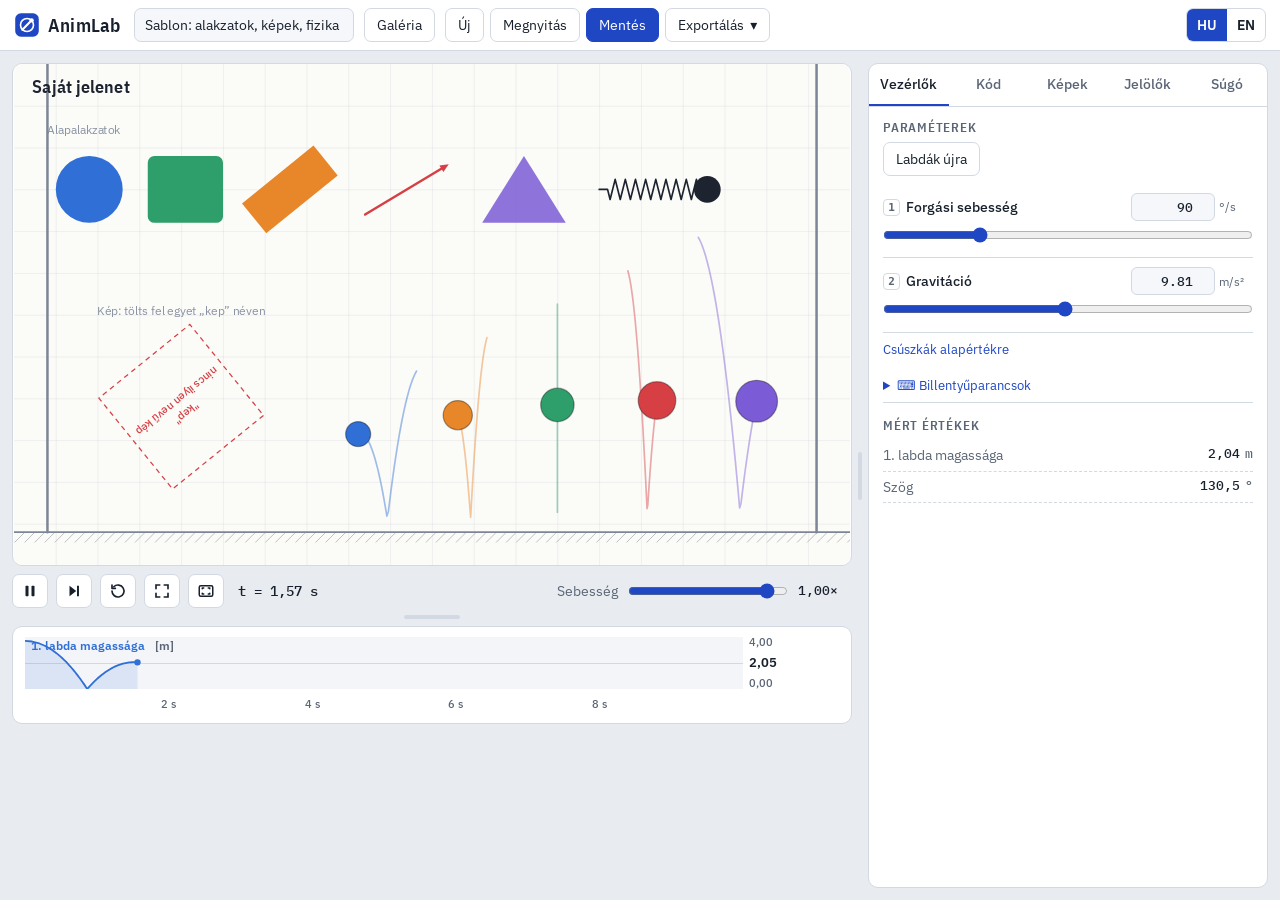
==== commit 3f26fc93: "Példagaléria a programban; a beépített példák az examples mappába költöztek / Example gallery in the" ====
--- a/index.html
+++ b/index.html
@@ -365,6 +365,49 @@
 .kbhelp kbd { background: var(--code-bg); color: var(--ink); }
 .kb-up { grid-area: u; } .kb-left { grid-area: l; } .kb-down { grid-area: d; } .kb-right { grid-area: r; }
 
+/* példagaléria / example gallery */
+.gal-back { position: fixed; inset: 0; z-index: 45; display: flex; align-items: center; justify-content: center; padding: 24px; background: rgba(8, 12, 20, .55); }
+.gal-back[hidden], .gal-status[hidden], .gal-chips[hidden] { display: none; }
+.gal { display: flex; flex-direction: column; width: min(1080px, 100%); height: min(780px, 100%); background: var(--panel); border: 1px solid var(--line); border-radius: 12px; overflow: hidden; }
+.gal:focus { outline: none; }
+.gal-head { display: flex; align-items: center; gap: 10px; padding: 10px 14px; border-bottom: 1px solid var(--line); }
+.gal-head h2 { flex: 1; min-width: 0; margin: 0; font: 600 19px/1.2 var(--font-display); }
+.gal-filters { display: flex; flex-wrap: wrap; align-items: center; gap: 8px 10px; padding: 10px 14px; border-bottom: 1px solid var(--line); }
+.gal-seg { display: inline-flex; flex: none; border: 1px solid var(--line); border-radius: 7px; overflow: hidden; }
+.gal-seg button { border: 0; background: none; padding: 6px 12px; cursor: pointer; }
+.gal-seg button[aria-pressed="true"] { background: var(--accent); color: var(--accent-ink); }
+.gal-search { flex: 1 1 200px; min-width: 0; height: 34px; padding: 0 10px; border: 1px solid var(--line); border-radius: 7px; background: var(--code-bg); }
+.gal-chips { display: flex; flex-wrap: wrap; gap: 6px; width: 100%; }
+.gal-chip { border: 1px solid var(--line); border-radius: 999px; background: none; padding: 3px 11px; cursor: pointer; }
+.gal-chip:hover { border-color: var(--accent); }
+.gal-chip[aria-pressed="true"] { background: var(--accent-soft); border-color: var(--accent); color: var(--accent); font-weight: 600; }
+.gal-status { padding: 8px 14px; color: var(--muted); border-bottom: 1px solid var(--line); }
+.gal-list { flex: 1; min-height: 0; overflow: auto; padding: 14px; display: grid; grid-template-columns: repeat(auto-fill, minmax(270px, 1fr)); gap: 12px; align-content: start; }
+.gal-none { grid-column: 1 / -1; padding: 24px 0; text-align: center; color: var(--muted); }
+.gal-card { display: flex; flex-direction: column; gap: 6px; min-width: 0; padding: 10px 12px; border: 1px solid var(--line); border-radius: 10px; cursor: pointer; }
+.gal-card:hover { border-color: var(--accent); }
+.gal-card.busy { opacity: .6; cursor: progress; }
+.gal-card.off { cursor: default; border-style: dashed; }
+.gal-card.off:hover { border-color: var(--line); }
+.gal-card.off .gal-t, .gal-card.off .gal-d, .gal-card.off .gal-meta, .gal-card.off .gal-thumb { opacity: .55; }
+.gal-thumb { display: block; width: 100%; aspect-ratio: 16 / 9; object-fit: cover; border-radius: 6px; background: var(--plot-bg); }
+.gal-open { display: block; width: 100%; border: 0; background: none; padding: 0; text-align: left; cursor: inherit; }
+.gal-t { display: block; font: 600 16px/1.25 var(--font-display); overflow-wrap: anywhere; }
+.gal-d { display: block; margin-top: 3px; font-size: 13px; color: var(--muted); overflow-wrap: anywhere; }
+.gal-meta { font-size: 12px; color: var(--muted); overflow-wrap: anywhere; }
+.gal-tags { display: flex; flex-wrap: wrap; gap: 4px; }
+.gal-tag { border: 1px solid var(--line); border-radius: 999px; background: var(--code-bg); padding: 1px 8px; font-size: 11.5px; cursor: pointer; overflow-wrap: anywhere; text-align: left; }
+.gal-tag:hover { border-color: var(--accent); }
+.gal-note { font-size: 12px; color: var(--muted); }
+.gal-foot { margin-top: auto; font-size: 12px; }
+.gal-foot a { color: var(--accent); }
+body.mobile .gal-back { padding: 0; }
+body.mobile .gal { width: 100%; height: 100%; border: 0; border-radius: 0; }
+body.mobile .gal-list { grid-template-columns: minmax(0, 1fr); padding: 10px; }
+body.mobile .gal-filters { padding: 8px 10px; }
+body.mobile .gal-head { padding: 8px 10px; }
+body.mobile .gal-tag { padding: 3px 9px; }
+
 /* mobil nézet (keskeny képernyő vagy fekvő telefon): egyszerre egy képernyő, alul váltósáv
    mobile view (narrow screen or a phone in landscape): one screen at a time, switch bar at the bottom */
 .mnav { display: none; }
@@ -373,7 +416,7 @@
 body.mobile .topbar { padding: 6px 8px; gap: 6px; flex: none; }
 body.mobile .brand { font-size: 17px; margin-right: 0; }
 body.mobile .tb-more { display: inline-flex; order: -1; }
-body.mobile #presetSel { flex: 1; min-width: 0; max-width: none; }
+body.mobile #btnGallery { flex: 1; min-width: 0; }
 body.mobile .scene-name, body.mobile .tb-group, body.mobile .topbar .lang { display: none; }
 body.mobile .topbar.open .scene-name { display: block; width: 100%; order: 10; }
 body.mobile .topbar.open .tb-group { display: flex; width: 100%; order: 11; }
@@ -411,7 +454,7 @@
   </div>
   <button class="btn icon tb-more" id="btnMore" type="button" aria-expanded="false" data-i18n-title="menu"><svg viewBox="0 0 24 24" fill="none" stroke="currentColor" stroke-width="2.2" stroke-linecap="round"><path d="M4 7h16M4 12h16M4 17h16"/></svg></button>
   <input id="sceneName" class="scene-name" data-i18n-ph="sceneName" data-i18n-title="sceneName">
-  <select id="presetSel" class="btn" data-i18n-title="presets"></select>
+  <button class="btn" id="btnGallery" type="button" data-i18n="gallery"></button>
   <div class="tb-group">
     <button class="btn" id="btnNew" type="button" data-i18n="new"></button>
     <button class="btn" id="btnOpen" type="button" data-i18n="open"></button>
@@ -433,6 +476,27 @@
   </div>
   <input type="file" id="fileOpen" accept=".json,.html,.htm,application/json,text/html" hidden>
 </header>
+
+<!-- Példagaléria / example gallery -->
+<div class="gal-back" id="galleryPanel" hidden>
+  <div class="gal" role="dialog" aria-modal="true" aria-labelledby="galTitle" tabindex="-1">
+    <div class="gal-head">
+      <h2 id="galTitle" data-i18n="galleryTitle"></h2>
+      <button class="btn" id="galClose" type="button" data-i18n="galleryClose"></button>
+    </div>
+    <div class="gal-filters">
+      <div class="gal-seg" id="galGroup" role="group">
+        <button type="button" data-group="all" data-i18n="galleryAll"></button>
+        <button type="button" data-group="teacher" data-i18n="galleryTeacher"></button>
+        <button type="button" data-group="students" data-i18n="galleryStudent"></button>
+      </div>
+      <input id="galSearch" class="gal-search" type="search" data-i18n-ph="gallerySearch" data-i18n-title="gallerySearch">
+      <div class="gal-chips" id="galTopics" role="group" data-i18n-title="galleryTopics" hidden></div>
+    </div>
+    <div class="gal-status" id="galStatus" role="status" hidden></div>
+    <div class="gal-list" id="galList"></div>
+  </div>
+</div>
 
 <main class="layout">
   <section class="stage-col" id="stageCol">
@@ -554,657 +618,16 @@
 
 <script type="application/json" id="embedded-scene" data-app></script>
 
-<script type="text/plain" id="preset-motor" data-app>// Egyenáramú (DC) motor – egy tekercs, kétszegmenses kommutátor
-// DC motor – single coil, two-segment commutator
-//   k = N·B·A      e = k·ω·|cos θ|      I = (U − e) / R
-//   M = k·I·|cos θ|      J·dω/dt = M − M_terh − b·ω
-
-// Vászon: szélesség, magasság (px), háttérszín / Canvas: width, height (px), background colour
-stage(1000, 600, "#fbfbf8");
-// Felirat a vászon bal felső sarkában / Caption in the top-left corner
-title({hu: "Egyenáramú motor", en: "DC motor"});
-timeScale(0.1);   // induláskor 10× lassítás / start in 10× slow motion
-plotWindow(2);    // a grafikon 2 s-ot mutat / plots show 2 s
-
-// Csúszkák: azonosító, felirat (HU/EN), min, max, alapérték, lépés, egység – értékük: P.azonosító / Sliders: id, label (HU/EN), min, max, default, step, unit – value: P.id
-param("U",  {hu: "Tápfeszültség U", en: "Supply voltage U"}, -24, 24, 12, 0.5, "V");
-param("N",  {hu: "Menetszám N", en: "Number of turns N"}, 1, 300, 100, 1, "");
-param("B",  {hu: "Mágneses indukció B", en: "Flux density B"}, 0, 1.5, 0.8, 0.01, "T");
-param("A",  {hu: "Tekercs felülete A", en: "Coil area A"}, 5, 100, 40, 1, "cm²");
-param("R",  {hu: "Tekercsellenállás R", en: "Winding resistance R"}, 0.5, 20, 4, 0.1, "Ω");
-param("ML", {hu: "Terhelőnyomaték", en: "Load torque"}, 0, 1, 0, 0.01, "N·m");
-param("J",  {hu: "Tehetetlenségi nyomaték J", en: "Moment of inertia J"}, 5, 500, 50, 1, "kg·cm²");
-// Kapcsolók: értékük true / false / Switches: their value is true / false
-toggle("field",  {hu: "Erővonalak", en: "Field lines"}, true);
-toggle("forces", {hu: "Lorentz-erők", en: "Lorentz forces"}, true);
-toggle("photo",  {hu: "Forgórész fényképe", en: "Rotor photo"}, true);   // a Képek fülön „rotor” néven / named "rotor" on the Images tab
-// Gomb a Vezérlők fülön / Button on the Controls tab
-button({hu: "Polaritásváltás", en: "Reverse polarity"}, () => setParam("U", -P.U));
-
-const b = 0.0005;   // csapágysúrlódás / bearing friction [N·m·s]
-let theta = 0;      // forgórész szöge / rotor angle [rad]
-let omega = 0;      // szögsebesség / angular speed [rad/s]
-let I = 0, e = 0, M = 0;
-
-// Fizika: sok kis lépésben fut, dt a lépés hossza (s) / Physics: runs in many small steps, dt is the step length (s)
-update(dt => {
-  const k = P.N * P.B * P.A * 1e-4;   // cm² → m²
-  const c = abs(cos(theta));          // kommutátor / commutator
-  // Ellen-EMF, áram és nyomaték a pillanatnyi szögből / back-EMF, current and torque from the present angle
-  e = k * omega * c;
-  I = (P.U - e) / P.R;
-  M = k * I * c;
-  const J = P.J * 1e-4;               // kg·cm² → kg·m²
-  let Mt = P.ML * sign(omega);
-  if (abs(omega) < 1e-3 && abs(M) <= P.ML) { omega = 0; Mt = M; }   // áll / stalled
-  // Mozgásegyenlet: J·dω/dt = M − M_t − b·ω / equation of motion
-  omega += (M - Mt - b * omega) / J * dt;
-  theta += omega * dt;
-});
-
-// Változóhoz kötött nyilak a kapcsolási rajzon – a Jelölők fülön ugyanezek a beállítások látszanak és szerkeszthetők
-// Arrows bound to variables on the circuit – the Markup tab shows these same settings and can edit them
-boundArrow("U-nyíl", {
-  x: 785, y: 430,                                // kezdőpont (px) / start point (px)
-  angle: 90,                                     // irány fokban: 90 = felfelé / direction in degrees: 90 = up
-  length: "110 * sign(P.U)",                     // hossz px-ben; U < 0 esetén lefelé mutat / length in px; points down for U < 0
-  width: 4,                                      // vastagság px-ben / width in px
-  color: "#d64045",                              // szín / colour
-  label: "U"                                     // felirat / label
-});
-boundArrow("e-nyíl", {
-  x: 875, y: 320,                                // kezdőpont (px) / start point (px)
-  angle: -90,                                    // lefelé: az ellen-EMF szemben áll U-val / down: back-EMF opposes U
-  length: "110 * e / max(abs(P.U), 1)",          // e = U esetén 110 px / 110 px when e = U
-  width: "2 + 3 * abs(e) / max(abs(P.U), 1)",    // vastagodik, ahogy e nő / gets thicker as e grows
-  color: "#2f6fd6",                              // szín, ha e kicsi / colour while e is small
-  colorBy: "abs(e) / max(abs(P.U), 1)",          // a szín ettől függ: 0 … 1 / the colour follows this: 0 … 1
-  colorMin: 0, colorMax: 1,                      // a színátmenet határai / limits of the colour blend
-  colorTo: "#7c5cd6",                            // szín, amikor e eléri U-t / colour when e reaches U
-  label: "e"                                     // felirat / label
-});
-
-const cx = 360, cy = 320, r = 120;   // forgórész középpontja / rotor centre
-
-// Rajzolás minden képkockán (szünetben is) / Drawing on every frame (also while paused)
-draw(t => {
-  // Állórész: koszorú és mágnesek / stator: yoke and magnets
-  rect(62, 100, 596, 440, {stroke: "#9aa3b1", lw: 16, radius: 28});
-  rect(70, 170, 120, 300, {fill: C.N, radius: 4});
-  rect(530, 170, 120, 300, {fill: C.S, radius: 4});
-  text("N", 130, 320, {size: 46, bold: true, color: "#fff", align: "center", baseline: "middle"});
-  text("S", 590, 320, {size: 46, bold: true, color: "#fff", align: "center", baseline: "middle"});
-
-  // Mágneses erővonalak: sűrűségük B-vel arányos / field lines: density follows B
-  if (P.field && P.B > 0.001) {
-    const n = round(3 + P.B / 1.5 * 9);
-    for (let i = 0; i < n; i++) {
-      const y = 182 + (i + 0.5) * 276 / n;
-      line(190, y, 530, y, {stroke: "#8b95a5", lw: 1.2, alpha: 0.6});
-      arrow(196, y, 228, y, {stroke: "#8b95a5", lw: 1.2, head: 7, id: "erővonal-nyíl"});
-      arrow(492, y, 524, y, {stroke: "#8b95a5", lw: 1.2, head: 7, id: "erővonal-nyíl"});
-    }
-    text("B", 214, 162, {size: 19, bold: true, italic: true, color: C.gray});
-  }
-
-  // Forgórész és tekercs / rotor and coil
-  if (P.photo) {
-    // Fénykép: a kép közepe a tengely, a forgórész θ szögével együtt fordul (mínusz: a vászon az óramutató irányába forgat)
-    // Photo: the picture's centre is the shaft, it turns with the rotor angle θ (minus: the canvas turns clockwise)
-    image("rotor", cx, cy, {w: 300, angle: -theta});   // 300 px átmérő: elfér a pólusok között / 300 px across: fits between the poles
-  } else {
-    circle(cx, cy, r, {fill: "rgba(255,255,255,0.55)", stroke: "#c3cad5", lw: 2, dash: [6, 6]});
-  }
-  // A tekercs két vezetőjének helye / positions of the coil’s two conductors
-  const ax = cx + r * cos(theta), ay = cy - r * sin(theta);
-  const bx = cx - r * cos(theta), by = cy + r * sin(theta);
-  // A tekercs síkja (a két vezetőt összekötő vonal) – fénykép mellett vékonyabb / the coil plane – thinner over the photo
-  line(ax, ay, bx, by, {stroke: P.photo ? "#ffd27a" : C.copper, lw: P.photo ? 3 : 6, alpha: P.photo ? 0.7 : 0.85});
-  if (!P.photo) circle(cx, cy, 11, {fill: C.ink});
-
-  // A jobb oldali vezetőben az áram kifelé folyik (U > 0) / current flows out of the page on the right
-  const dA = sign(I) * (cos(theta) >= 0 ? 1 : -1);
-
-  if (P.forces) {
-    const l = sqrt(P.A * 1e-4);           // vezetőhossz / conductor length [m]
-    const F = abs(P.N * P.B * I * l);     // F = N·B·I·l
-    const L = min(150, F * 5);
-    if (L > 3) {
-      vector(ax, ay, 0, -dA * L, {stroke: C.red, lw: 3, id: "Lorentz-erő F"}, "F");
-      vector(bx, by, 0, dA * L, {stroke: C.red, lw: 3, id: "Lorentz-erő F"}, "F");
-    }
-  }
-  current(ax, ay, dA, 17, {stroke: C.orange, lw: 3});
-  current(bx, by, -dA, 17, {stroke: C.teal, lw: 3});
-
-  // Forgásirány / direction of rotation
-  if (abs(omega) > 0.3) {
-    const R2 = r + (P.photo ? 50 : 30);   // a fénykép szélén kívül / outside the photo's edge
-    arc(cx, cy, R2, -2.2, -0.95, {stroke: C.ink, lw: 2});
-    const a1 = omega > 0 ? -2.2 : -0.95, a0 = a1 + (omega > 0 ? 0.2 : -0.2);
-    arrow(cx + R2 * cos(a0), cy + R2 * sin(a0), cx + R2 * cos(a1), cy + R2 * sin(a1), {stroke: C.ink, lw: 2, id: "forgásirány ω"});
-    text("ω", cx, cy - R2 - 10, {size: 19, italic: true, align: "center"});
-  }
-
-  // Kommutátor: a szegmensek a tekerccsel együtt forognak / commutator segments turn with the coil
-  const kx = 830, ky = 250, kr = 44, gap = 0.2;
-  rect(kx - kr - 32, ky - 13, 24, 26, {fill: "#5b6472", radius: 3});
-  rect(kx + kr + 8, ky - 13, 24, 26, {fill: "#5b6472", radius: 3});
-  arc(kx, ky, kr, -theta - PI / 2 + gap, -theta + PI / 2 - gap, {stroke: C.orange, lw: 16});
-  arc(kx, ky, kr, -theta + PI / 2 + gap, -theta + 3 * PI / 2 - gap, {stroke: C.teal, lw: 16});
-  circle(kx, ky, 9, {fill: C.ink});
-  text({hu: "kommutátor", en: "commutator"}, kx, ky - kr - 24, {size: 14, color: C.gray, align: "center"});
-  text({hu: "kefe", en: "brush"}, kx + kr + 20, ky + 34, {size: 12, color: C.gray, align: "center"});
-  text({hu: "kefe", en: "brush"}, kx - kr - 20, ky + 34, {size: 12, color: C.gray, align: "center"});
-
-  // Áramkör és telep / circuit and battery
-  const yb = 470, xR = 846, xL = 814;
-  polyline([[kx + kr + 32, ky], [910, ky], [910, yb], [xR, yb]], {stroke: C.ink, lw: 2});
-  polyline([[kx - kr - 32, ky], [750, ky], [750, yb], [xL, yb]], {stroke: C.ink, lw: 2});
-  const pos = P.U >= 0 ? xR : xL, neg = P.U >= 0 ? xL : xR;
-  line(pos, yb - 30, pos, yb + 30, {stroke: C.ink, lw: 3});
-  line(neg, yb - 15, neg, yb + 15, {stroke: C.ink, lw: 8});
-  text("+", pos + (pos > neg ? 14 : -14), yb - 28, {size: 20, bold: true, align: "center"});
-  text("−", neg + (pos > neg ? -16 : 16), yb - 28, {size: 20, bold: true, align: "center"});
-  text("U = " + fmt(P.U, 1) + " V", 830, yb + 60, {size: 16, align: "center"});
-  if (abs(I) > 0.01) {
-    arrow(910, I > 0 ? 400 : 350, 910, I > 0 ? 350 : 400, {stroke: C.red, lw: 3, id: "áram I (vezeték)"});
-    text("I", 926, 380, {size: 18, italic: true, bold: true, color: C.red});
-  }
-
-  // Mért értékek / readouts
-  const k = P.N * P.B * P.A * 1e-4;
-  const n = omega * 30 / PI;
-  val({e, I, M, n});   // a Jelölők fül ezeket használhatja / available to the Markup tab
-  // Mért értékek a Vezérlők fülön / Readouts on the Controls tab
-  show({hu: "Áram I", en: "Current I"}, I, "A");
-  show({hu: "Ellen-EMF e", en: "Back-EMF e"}, e, "V");
-  show({hu: "Nyomaték M", en: "Torque M"}, M, "N·m");
-  show({hu: "Fordulatszám n", en: "Speed n"}, n, "1/min");
-  show({hu: "Felvett teljesítmény U·I", en: "Electrical input U·I"}, P.U * I, "W");
-  show({hu: "Mechanikai teljesítmény M·ω", en: "Mechanical output M·ω"}, M * omega, "W");
-  show({hu: "Motorállandó k = N·B·A", en: "Motor constant k = N·B·A"}, k, "V·s");
-  if (k > 0) show({hu: "Üresjárási fordulatszám (elmélet)", en: "No-load speed (theory)"}, 4 * P.U / (PI * k) * 30 / PI, "1/min");
-
-  // Élő grafikonok a vászon alatt / Live charts under the canvas
-  plot({hu: "Fordulatszám n", en: "Speed n"}, n, {unit: "1/min", color: C.blue});
-  plot({hu: "Áram I", en: "Current I"}, I, {unit: "A", color: C.orange});
-  plot({hu: "Nyomaték M", en: "Torque M"}, M, {unit: "N·m", color: C.red});
-});
-</script>
-
-<script type="application/json" id="marks-motor" data-app>[
-  {"type": "text", "pts": [[830, 562]], "text": "e = {e:1} V    I·R = U − e = {P.U - e:1} V", "color": "#7c5cd6", "size": 15}
-]</script>
-
-<script type="application/json" id="assets-motor" data-app>{"rotor": "[data-uri]"}</script>
-
-<script type="text/plain" id="preset-ohm" data-app>// Ohm törvénye: telep, ellenállás és izzó sorosan / Ohm's law: battery, resistor and lamp in series
-// Kapcsolási rajz szabványos (IEC 60617) jelekkel: telep = hosszú vékony (+) és rövid vastag (−) vonal,
-// ellenállás = téglalap, izzó = kör benne X-szel. / Schematic with standard IEC 60617 symbols.
-stage(1000, 600, "#fbfbf8");
-title({hu: "Ohm törvénye – soros kör izzóval", en: "Ohm's law – series circuit with a lamp"});
-param("U", {hu: "Tápfeszültség U", en: "Supply voltage U"}, 0, 24, 12, 0.5, "V");
-param("R", {hu: "Ellenállás R", en: "Resistance R"}, 1, 100, 6, 1, "Ω");
-plotWindow(10);
-
-// Az izzó ellenállása izzó állapotban: egy 12 V / 12 W-os izzónál R_L = U²/P = 12 Ω (állandónak vesszük)
-// Lamp resistance when lit: a 12 V / 12 W lamp has R_L = U²/P = 12 Ω (taken as constant)
-const RL = 12;
-const kV = 60;          // a mozgó nyilak sebessége: 1 A = 60 px/s / arrow speed: 1 A = 60 px/s
-let pos = 0;            // a nyílhegyek eltolása (px), az áramból integrálva / arrowhead offset, integrated from the current
-
-update(dt => {
-  const I = P.U / (P.R + RL);   // soros kör: I = U / (R + R_L) / series circuit
-  pos += kV * I * dt;           // a nyilak az árammal arányos sebességgel haladnak / arrows move at a speed ∝ I
-});
-
-draw(t => {
-  const I = P.U / (P.R + RL);          // áram (A) / current
-  const UR = I * P.R, UL = I * RL;     // feszültségesések (V) / voltage drops
-  const PL = I * I * RL;               // az izzó teljesítménye (W) / lamp power
-  const PR = I * I * P.R;              // az ellenálláson hővé váló teljesítmény (W) / power in the resistor
-
-  // Elrendezés (px) / layout: telep balra, ellenállás fent, izzó jobbra / battery left, resistor top, lamp right
-  const xB = 150, yP = 280, yN = 320;  // telep: x, pozitív és negatív lemez y-ja / battery plates
-  const xR1 = 420, xR2 = 580, yT = 150; // ellenállás vége / resistor ends on the top wire
-  const xL = 850, yL = 300, rL = 32;    // izzó középpontja és sugara / lamp centre and radius
-  const yB = 450;                       // alsó vezeték / bottom wire
-
-  // A vezeték három szakasza – mindegyik az alkatrészeknél ér véget, így a nyilak nem futnak át rajtuk
-  // The wire in three pieces – each stops at a component, so the arrows never run across one
-  const w1 = [[xB, yP], [xB, yT], [xR1, yT]];              // + pólustól az ellenállásig / from + to the resistor
-  const w2 = [[xR2, yT], [xL, yT], [xL, yL - rL]];         // ellenállástól az izzóig / resistor to lamp
-  const w3 = [[xL, yL + rL], [xL, yB], [xB, yB], [xB, yN]]; // izzótól a − pólusig / lamp back to −
-  for (const w of [w1, w2, w3]) polyline(w, {stroke: C.ink, lw: 3});
-
-  // Mozgó nyilak: csak ha folyik áram; kis áramnál halványak / moving arrows only with current; faint when small
-  if (I > 0.005) {
-    for (const w of [w1, w2, w3]) {
-      flow(w, {pos, dir: 1, spacing: 60, size: 11, color: C.orange, line: false, alpha: clamp(0.35 + I / 1.5, 0, 1)});
-    }
-  }
-
-  // Telep / battery
-  line(xB - 32, yP, xB + 32, yP, {stroke: C.ink, lw: 3});   // + lemez (hosszú) / + plate (long)
-  line(xB - 16, yN, xB + 16, yN, {stroke: C.ink, lw: 8});   // − lemez (rövid, vastag) / − plate (short, thick)
-  text("+", xB + 40, yP - 6, {size: 22, bold: true, color: C.red});
-  text("−", xB + 40, yN + 14, {size: 22, bold: true, color: C.blue});
-  text("U = " + fmt(P.U, 1) + " V", xB - 45, (yP + yN) / 2 + 6, {size: 18, bold: true, align: "right"});
-
-  // Ellenállás / resistor
-  rect(xR1, yT - 18, xR2 - xR1, 36, {fill: "#ffffff", stroke: C.ink, lw: 3});
-  text("R = " + fmt(P.R, 0) + " Ω", (xR1 + xR2) / 2, yT - 30, {size: 18, bold: true, align: "center"});
-  text("U_R = " + fmt(UR, 2) + " V", (xR1 + xR2) / 2, yT + 45, {size: 15, color: C.gray, align: "center"});
-
-  // Izzó: a fénykör és a bura színe a teljesítményt követi (12 W-nál teljes fényerő)
-  // Lamp: glow and bulb colour follow the power (full brightness at its rated 12 W)
-  const glow = clamp(PL / 12, 0, 1);
-  if (glow > 0.01) circle(xL, yL, rL + 8 + 45 * glow, {fill: C.yellow, stroke: null, alpha: 0.12 + 0.4 * glow});
-  circle(xL, yL, rL, {fill: glow > 0.01 ? "rgba(255, 214, 80, " + (0.25 + 0.75 * glow) + ")" : "#ffffff", stroke: C.ink, lw: 3});
-  const k = rL * 0.7;   // az X a kör belsejében / the X inside the circle
-  line(xL - k, yL - k, xL + k, yL + k, {stroke: C.ink, lw: 2.5});
-  line(xL - k, yL + k, xL + k, yL - k, {stroke: C.ink, lw: 2.5});
-  text({hu: "izzó, R_L = 12 Ω", en: "lamp, R_L = 12 Ω"}, xL - rL - 14, yL + 6, {size: 15, align: "right"});
-  text("P = " + fmt(PL, 2) + " W", xL - rL - 14, yL + 28, {size: 15, bold: true, align: "right"});
-
-  show({hu: "Áram I = U / (R + R_L)", en: "Current I = U / (R + R_L)"}, I, "A", 3);
-  show({hu: "Az izzó teljesítménye P = I²·R_L", en: "Lamp power P = I²·R_L"}, PL, "W", 2);
-  show({hu: "Feszültség az ellenálláson U_R", en: "Voltage across the resistor U_R"}, UR, "V", 2);
-  show({hu: "Feszültség az izzón U_L", en: "Voltage across the lamp U_L"}, UL, "V", 2);
-  show({hu: "Teljes teljesítmény U·I", en: "Total power U·I"}, P.U * I, "W", 2);
-  plot("I", I, {unit: "A", color: C.orange, min: 0});
-  val({I, PL, PR});
-});
-</script>
-
-<script type="text/plain" id="preset-rc" data-app>// Kondenzátor töltése ellenálláson keresztül (RC kör) / Charging a capacitor through a resistor (RC circuit)
-//   i = (U − u_C) / R        C · du_C/dt = i        u_C(t) = U · (1 − e^(−t/τ)),  τ = R·C
-// Kapcsolási rajz IEC jelekkel: telep (+ hosszú vékony, − rövid vastag), ellenállás = téglalap, kondenzátor = két lemez
-// Schematic with IEC symbols: battery (+ long thin, − short thick), resistor = rectangle, capacitor = two plates
-stage(1000, 600, "#fbfbf8");
-title({hu: "Kondenzátor töltése (RC kör)", en: "Charging a capacitor (RC circuit)"});
-param("U", {hu: "Tápfeszültség U", en: "Supply voltage U"}, 1, 24, 12, 0.5, "V");
-param("R", {hu: "Ellenállás R", en: "Resistance R"}, 100, 10000, 2000, 100, "Ω");
-param("Cap", {hu: "Kapacitás C", en: "Capacitance C"}, 10, 1000, 470, 10, "µF");
-toggle("on", {hu: "Kapcsoló zárva", en: "Switch closed"}, true);
-button({hu: "Kisütés és újra", en: "Discharge and restart"}, reset);   // a reset elölről indít: u_C = 0 / reset restarts with u_C = 0
-plotWindow(10);
-
-let uC = 0;        // a kondenzátor feszültsége (V), ez az állapotváltozó / capacitor voltage (V), the state variable
-let posI = 0;      // a mozgó áramnyilak eltolása (px) / offset of the moving current arrows (px)
-update(dt => {
-  const Cf = P.Cap * 1e-6;                    // µF → F
-  const i = P.on ? (P.U - uC) / P.R : 0;      // Ohm törvénye az ellenálláson / Ohm's law on the resistor: i = (U − u_C) / R
-  uC += i / Cf * dt;                          // C · du_C/dt = i  →  Δu_C = i/C · Δt
-  posI += 40 * i * 1000 * dt;                 // nyilak: 1 mA = 40 px/s, integrálva, így nem ugrálnak / 1 mA = 40 px/s, integrated so they never jump
-});
-
-draw(t => {
-  const i = P.on ? (P.U - uC) / P.R : 0;
-  const tau = P.R * P.Cap * 1e-6;             // időállandó τ = R·C (s) / time constant
-  // Vezetékek: minden darab az alkatrész szélénél ér véget / wires: every piece ends at a component's edge
-  polyline([[150, 300], [150, 150], [420, 150]], {stroke: C.ink, lw: 3});              // a + lemeztől / from the + plate
-  polyline([[580, 150], [800, 150], [800, 270]], {stroke: C.ink, lw: 3});
-  polyline([[800, 300], [800, 450], [150, 450], [150, 320]], {stroke: C.ink, lw: 3});  // vissza a − lemezhez / back to the − plate
-  // Mozgó nyilak a vezetékdarabokon; ha nincs áram, nem látszanak / moving arrows on the wire pieces; hidden without current
-  if (i > 1e-5) for (const w of [[[150, 300], [150, 150], [420, 150]], [[580, 150], [800, 150], [800, 260]], [[800, 310], [800, 450], [150, 450], [150, 320]]])
-    flow(w, {pos: posI, dir: 1, color: C.orange, line: false, alpha: clamp(0.3 + i * 1000 / 3, 0, 1)});
-  // Alkatrészek felül / components on top
-  rect(420, 130, 160, 40, {stroke: C.ink, lw: 3, fill: "#fff"});                        // ellenállás / resistor
-  line(740, 270, 860, 270, {stroke: C.ink, lw: 6});                                     // kondenzátor lemezei / capacitor plates
-  line(740, 300, 860, 300, {stroke: C.ink, lw: 6});
-  line(120, 300, 180, 300, {stroke: C.ink, lw: 3}); line(135, 320, 165, 320, {stroke: C.ink, lw: 7});   // telep / battery
-  text("U = " + fmt(P.U, 1) + " V", 110, 316, {size: 18, bold: true, align: "right"});
-  text("R", 500, 157, {size: 20, bold: true, align: "center"});
-  text("C", 720, 292, {size: 20, bold: true, align: "right"});
-  // A töltöttség oszlopa: magassága u_C / U / charge bar: its height is u_C / U
-  rect(880, 300 - 100 * uC / P.U, 20, 100 * uC / P.U, {fill: C.blue, stroke: null});
-  text("u_C", 878, 330, {size: 16, color: C.blue});
-  show({hu: "Kondenzátor feszültsége u_C", en: "Capacitor voltage u_C"}, uC, "V");
-  show({hu: "Áram i", en: "Current i"}, i * 1000, "mA");
-  show({hu: "Időállandó τ = R·C", en: "Time constant τ = R·C"}, tau, "s");
-  show({hu: "Töltöttség u_C / U (τ után 63 %)", en: "Charge u_C / U (63 % after τ)"}, 100 * uC / P.U, "%", 0);
-  plot("u_C", uC, {unit: "V", color: C.blue, min: 0});
-  plot("i", i * 1000, {unit: "mA", color: C.orange, min: 0});
-  val({uC, i});
-});
-</script>
-
-<script type="text/plain" id="preset-phasor" data-app>// Forgó fázor és a szinuszgörbe / A rotating phasor and its sine wave
-//   u(t) = Û · sin(ωt + φ),   ω = 2πf,   U = Û / √2
-// A fázor függőleges vetülete minden pillanatban a feszültség pillanatértéke.
-// The phasor's vertical projection is the instantaneous voltage at every moment.
-stage(1000, 600, "#fbfbf8");
-title({hu: "Forgó fázor és szinuszgörbe", en: "Rotating phasor and sine wave"});
-timeScale(0.004);                              // 50 Hz: egy 20 ms-os periódus 5 s alatt fut le / one 20 ms period lasts 5 s
-param("Um", {hu: "Csúcsérték Û", en: "Peak value Û"}, 50, 400, 325, 5, "V");
-param("f", {hu: "Frekvencia f", en: "Frequency f"}, 10, 100, 50, 1, "Hz");
-param("phi", {hu: "Kezdőfázis φ", en: "Initial phase φ"}, -180, 180, 0, 5, "°");
-plotWindow(0.04);                              // két periódus 50 Hz-en: 2 / 50 s / two periods at 50 Hz
-
-let wt = 0;                                    // ωt, a fázisszög (rad), integrálva, így f változtatásakor sem ugrik / integrated, so it never jumps
-update(dt => { wt += 2 * PI * P.f * dt; });
-
-draw(t => {
-  const cx0 = 220, cy0 = 300, kU = 150 / 400;  // a fázor középpontja; 1 V = 0,375 px / phasor centre; 1 V = 0.375 px
-  const a = wt + deg(P.phi), L = P.Um * kU;
-  const u = P.Um * sin(a);                     // pillanatérték / instantaneous value u = Û·sin(ωt + φ)
-  circle(cx0, cy0, L, {stroke: C.light, lw: 1});
-  phasor(cx0, cy0, L, a, {stroke: C.blue, lw: 4}, "Û");
-  // A görbe: az utolsó teljes periódus a kör jobb oldalán / the wave: the last full period right of the circle
-  const x0 = 420, w = 520, pts = [];
-  for (let k = 0; k <= 120; k++) {
-    const back = k / 120 * 2 * PI;             // mennyivel korábbi fázis ez a pont / how far back in phase this point is
-    pts.push([x0 + back / (2 * PI) * w, cy0 - P.Um * kU * sin(a - back)]);
-  }
-  line(x0, cy0, x0 + w, cy0, {stroke: C.gray, lw: 1});
-  polyline(pts, {stroke: C.blue, lw: 2.5});
-  // Vetítővonal a fázor hegyétől a görbe elejéig / projection line from the phasor tip to the start of the wave
-  line(cx0 + L * cos(a), cy0 - L * sin(a), x0, cy0 - u * kU, {stroke: C.gray, dash: [4, 4], lw: 1});
-  circle(x0, cy0 - u * kU, 6, {fill: C.red, stroke: null});
-  text("u = " + fmt(u, 0) + " V", x0, 120, {size: 20, bold: true});
-  text({hu: "korábban →", en: "earlier →"}, x0 + w, cy0 + 170, {size: 13, color: C.gray, align: "right"});
-  show({hu: "Pillanatérték u", en: "Instantaneous value u"}, u, "V");
-  show({hu: "Effektív érték U = Û/√2", en: "RMS value U = Û/√2"}, P.Um / sqrt(2), "V");
-  show({hu: "Periódusidő T = 1/f", en: "Period T = 1/f"}, 1000 / P.f, "ms");
-  plot("u", u, {unit: "V", color: C.blue});
-});
-</script>
-
-<script type="text/plain" id="preset-transformer" data-app>// Egyfázisú ideális transzformátor üresjárás-kapcsolóval / Single-phase ideal transformer with a no-load switch
-// Ideális: nincs veszteség, nincs szórás, a mágnesező áram elhanyagolható.
-// Ideal: no losses, no leakage, negligible magnetising current.
-stage(1000, 600, "#fbfbf8");
-title({hu: "Egyfázisú transzformátor üresjárás-kapcsolóval", en: "Single-phase transformer with a no-load switch"});
-param("U1", {hu: "Primer feszültség U₁ (effektív)", en: "Primary voltage U₁ (RMS)"}, 0, 400, 230, 5, "V");
-param("N1", {hu: "Primer menetszám N₁", en: "Primary turns N₁"}, 10, 1000, 500, 10, "");
-param("N2", {hu: "Szekunder menetszám N₂", en: "Secondary turns N₂"}, 10, 1000, 50, 10, "");
-param("R", {hu: "Terhelő ellenállás R", en: "Load resistance R"}, 1, 500, 10, 1, "Ω");
-toggle("open", {hu: "Üresjárás", en: "No load"}, false);   // bekapcsolva a terhelés le van választva / on: the load is disconnected
-const f = 50;            // hálózati frekvencia (Hz) / mains frequency
-timeScale(0.002);        // 1 valódi s = 2 ms → egy 20 ms-os periódus 10 s alatt fut le / one 20 ms period takes 10 s
-plotWindow(2 / f);       // a grafikon két periódust mutat: 2 · 20 ms = 0,04 s / the graph shows two periods
-
-let wt = 0;              // ωt, fázisszög (rad) / phase angle
-let pos1 = 0, pos2 = 0, posF = 0;   // a mozgó nyilak eltolása (px) / offsets of the moving arrows
-const kV = 70;           // nyílsebesség a csúcsértéknél (px/s) / arrow speed at the peak value
-
-update(dt => {
-  wt += 2 * PI * f * dt;
-  // A nyilak sebessége a pillanatértékkel arányos, a csúcsértékre normálva: így mindig látszik az irány és a fázis
-  // Arrow speed ∝ instantaneous value, normalised to the peak: direction and phase are always visible
-  pos1 += kV * sin(wt) * dt;        // primer és szekunder áram: fázisban u₁-gyel (ohmos terhelés) / currents in phase with u₁
-  pos2 += kV * sin(wt) * dt;
-  posF += kV * -cos(wt) * dt;       // fluxus: Φ = −Φ̂·cos(ωt), 90°-ot késik u₁-hez képest / flux lags u₁ by 90°
-});
-
-draw(t => {
-  const k = P.N2 / P.N1;                 // áttétel / turns ratio
-  const U2 = P.U1 * k;                   // U₂ = U₁ · N₂/N₁
-  // Üresjárásban a szekunder kör szakadt: I₂ = 0, így ideális transzformátornál I₁ = 0 is
-  // (valódi transzformátornál a kis mágnesező áram ilyenkor is folyik). / No load: the secondary circuit is open,
-  // I₂ = 0, so for an ideal transformer I₁ = 0 too (a real one still draws a small magnetising current).
-  const I2 = P.open ? 0 : U2 / P.R;      // Ohm törvénye a terhelésen / Ohm's law on the load
-  const I1 = I2 * k;                     // I₁ = I₂ · N₂/N₁ (teljesítmény-egyensúly / power balance)
-  const u1 = sqrt(2) * P.U1 * sin(wt);   // pillanatértékek / instantaneous values
-  const u2 = u1 * k;
-  const live = P.U1 > 0;
-
-  // Vasmag: külső keret és ablak / iron core: outer frame and window
-  rect(330, 160, 340, 280, {fill: "#c9ced6", stroke: "#8a93a3", lw: 2});
-  rect(400, 230, 200, 140, {fill: "#fbfbf8", stroke: "#8a93a3", lw: 2});
-  // Fluxus a vasmag középvonalán, az előjele szerint körbe / flux along the core's centre line
-  if (live) flow([[365, 195], [635, 195], [635, 405], [365, 405]], {closed: true, pos: posF, dir: sign(-cos(wt)) || 1,
-    spacing: 90, size: 12, color: C.purple, line: false, alpha: 0.35 + 0.65 * abs(cos(wt))});
-  text("Φ", 500, 185, {size: 18, bold: true, italic: true, color: C.purple, align: "center"});
-
-  // Tekercsek: 8 rajzolt menet száranként (a valódi menetszám a csúszkán) / 8 drawn turns per leg
-  for (let n = 0; n < 8; n++) {
-    const y = 252 + n * 14;
-    line(318, y, 412, y + 6, {stroke: C.copper, lw: 5});   // primer a bal száron / primary on the left leg
-    line(588, y, 682, y + 6, {stroke: C.copper, lw: 5});   // szekunder a jobb száron / secondary on the right leg
-  }
-  text("N₁ = " + fmt(P.N1, 0), 365, 225, {size: 15, bold: true, align: "center"});
-  text("N₂ = " + fmt(P.N2, 0), 635, 225, {size: 15, bold: true, align: "center"});
-
-  // Primer kör: váltakozó forrás (kör ~ jellel) / primary circuit: AC source (circle with ~)
-  const p1 = [[170, 268], [170, 245], [318, 245]], p2 = [[318, 355], [170, 355], [170, 332]];
-  const s1a = [[682, 245], [730, 245]], s1b = [[770, 245], [830, 245], [830, 265]], s2 = [[830, 335], [830, 355], [682, 355]];
-  for (const w of [p1, p2, s1a, s1b, s2]) polyline(w, {stroke: C.ink, lw: 3});
-  // Kapcsoló a szekunder körben: zárva vízszintes, nyitva felhajtva / switch in the secondary: closed flat, open tilted up
-  circle(730, 245, 4, {fill: C.ink}); circle(770, 245, 4, {fill: C.ink});
-  if (P.open) line(730, 245, 764, 222, {stroke: C.red, lw: 3}); else line(730, 245, 770, 245, {stroke: C.ink, lw: 3});
-  text(P.open ? {hu: "nyitva", en: "open"} : {hu: "zárva", en: "closed"}, 750, 212, {size: 13, color: P.open ? C.red : C.gray, align: "center"});
-  circle(170, 300, 32, {fill: "#ffffff", stroke: C.ink, lw: 3});
-  text("~", 170, 312, {size: 34, align: "center"});
-  text("U₁ = " + fmt(P.U1, 0) + " V", 120, 305, {size: 16, bold: true, align: "right"});
-  // Terhelés / load
-  rect(815, 265, 30, 70, {fill: "#ffffff", stroke: C.ink, lw: 3});
-  text("R", 860, 306, {size: 18, bold: true});
-  text("U₂ = " + fmt(U2, 1) + " V", 860, 330, {size: 15});
-
-  // Áramnyilak: a pillanatnyi áram irányában, nulla körül elhalványulnak / current arrows fade out near zero
-  if (live && !P.open) {                 // üresjárásban (ideálisan) nem folyik áram / no current at no load (ideal)
-    const a = abs(sin(wt));
-    for (const w of [p1, p2]) flow(w, {pos: pos1, dir: sign(sin(wt)) || 1, spacing: 55, size: 11, color: C.orange, line: false, alpha: a});
-    for (const w of [s1a, s1b, s2]) flow(w, {pos: pos2, dir: sign(sin(wt)) || 1, spacing: 55, size: 11, color: C.teal, line: false, alpha: a});
-  }
-  text("i₁", 245, 232, {size: 17, bold: true, italic: true, color: C.orange, align: "center"});
-  text("i₂", P.open ? 805 : 755, 232, {size: 17, bold: true, italic: true, color: C.teal, align: "center"});
-
-  show({hu: "Szekunder feszültség U₂ = U₁·N₂/N₁", en: "Secondary voltage U₂ = U₁·N₂/N₁"}, U2, "V", 2);
-  show({hu: "Primer áram I₁ = I₂·N₂/N₁", en: "Primary current I₁ = I₂·N₂/N₁"}, I1, "A", 3);
-  show({hu: "Szekunder áram I₂ = U₂/R", en: "Secondary current I₂ = U₂/R"}, I2, "A", 3);
-  show({hu: "Áttétel N₁/N₂", en: "Turns ratio N₁/N₂"}, P.N1 / P.N2, "", 2);
-  show({hu: "Teljesítmény P = U₂·I₂", en: "Power P = U₂·I₂"}, U2 * I2, "W", 1);
-  plot("u₁", u1, {unit: "V", color: C.blue});
-  plot("u₂", u2, {unit: "V", color: C.red});
-  val({U2, I1, I2});
-});
-</script>
-
-<script type="text/plain" id="preset-rotorphoto" data-app>// Egyenáramú motor forgó forgórész-fényképpel / DC motor with a rotating rotor photo
-// A példa a beépített „rotor” képet használja. Saját képhez: Képek fül → töröld vagy nevezd át a régit, és tölts fel
-// egy homlokképet „rotor” néven. A kép közepe legyen a tengely (ha nem az, állítsd a pivot értékét, és ellenőrizd a
-// „Forgáspont mutatása” kapcsolóval). / The example uses the built-in picture "rotor". For your own: Images tab →
-// delete or rename the old one and upload a front view named "rotor". Its centre should be the shaft (if not, set
-// pivot and check it with the "Show pivot" switch).
-stage(1000, 600, "#fbfbf8");
-title({hu: "Egyenáramú motor – forgó forgórész", en: "DC motor – rotating rotor"});
-param("n", {hu: "Fordulatszám n", en: "Speed n"}, 0, 120, 60, 1, "1/min");
-toggle("pv", {hu: "Forgáspont mutatása", en: "Show pivot"}, false);
-
-const cx0 = 380, cy0 = 320, rRot = 150;   // a tengely helye és a forgórész sugara (px) / shaft position, rotor radius
-let theta = 0;                             // a forgórész szöge (rad), az óramutatóval ellentétesen nő / rotor angle, anticlockwise
-
-update(dt => {
-  const omega = 2 * PI * P.n / 60;         // ω = 2π·n/60 (rad/s), n fordulat/perc / n in rev/min
-  theta += omega * dt;
-});
-
-draw(t => {
-  const omega = 2 * PI * P.n / 60;
-  // Állórész-ház és a két állandó mágnes / stator housing and the two permanent magnets
-  rect(62, 100, 636, 440, {stroke: "#9aa3b1", lw: 16, radius: 28});
-  rect(70, 170, 120, 300, {fill: C.N, radius: 4});
-  rect(570, 170, 120, 300, {fill: C.S, radius: 4});
-  text("N", 130, 320, {size: 46, bold: true, color: "#fff", align: "center", baseline: "middle"});
-  text("S", 630, 320, {size: 46, bold: true, color: "#fff", align: "center", baseline: "middle"});
-  // Erővonalak N-től S felé, a forgórész mögött / field lines from N to S, behind the rotor
-  for (let k = -3; k <= 3; k++) arrow(190, cy0 + k * 38, 570, cy0 + k * 38, {stroke: C.gray, lw: 1, alpha: 0.5, head: 8, id: "field"});
-
-  // A forgórész képe: a canvas az óramutató irányába forgat, ezért −θ, hogy θ növekedésével balra forogjon
-  // The rotor photo: canvas rotation is clockwise, so −θ makes it turn anticlockwise as θ grows
-  image("rotor", cx0, cy0, {w: 2 * rRot, angle: -theta, showPivot: P.pv});
-
-  // Forgásirány: ív-nyíl ω felirattal (csak ha forog) / direction: an arc arrow labelled ω (only when turning)
-  if (P.n > 0) {
-    arc(cx0, cy0, rRot + 22, -PI * 0.75, -PI * 0.25, {stroke: C.ink, lw: 2.5});
-    const ae = -PI * 0.75;                 // az ív bal vége: a nyílhegy ott van (balra forog) / arrowhead at the left end
-    const ex = cx0 + (rRot + 22) * cos(ae), ey = cy0 + (rRot + 22) * sin(ae);
-    arrow(ex + 14, ey - 10, ex, ey, {stroke: C.ink, lw: 2.5});
-    text("ω", cx0, cy0 - rRot - 34, {size: 20, bold: true, italic: true, align: "center"});
-  }
-
-  // Adatok a jobb oldalon / data on the right
-  text("n = " + fmt(P.n, 0) + " 1/min", 760, 260, {size: 20, bold: true});
-  text("ω = " + fmt(omega, 2) + " rad/s", 760, 295, {size: 18});
-  text("T = " + (P.n > 0 ? fmt(60 / P.n, 2) + " s" : "—"), 760, 330, {size: 18});
-
-  show({hu: "Fordulatszám n", en: "Speed n"}, P.n, "1/min", 0);
-  show({hu: "Szögsebesség ω = 2π·n/60", en: "Angular speed ω = 2π·n/60"}, omega, "rad/s", 3);
-  show({hu: "Egy fordulat ideje T = 60/n", en: "Time per revolution T = 60/n"}, P.n > 0 ? 60 / P.n : "—", "s", 2);
-  show({hu: "Forgórész szöge", en: "Rotor angle"}, mod(todeg(theta), 360), "°", 0);
-  val({n: P.n, omega, theta});
-});
-</script>
-
-<script type="text/plain" id="preset-projectile2" data-app>// Ferde hajítás: mért és elméleti érték / Projectile motion: measured and theoretical values
-//   H = (v₀·sin α)² / 2g     D = v₀²·sin 2α / g     T = 2·v₀·sin α / g   (légellenállás nélkül / no air resistance)
-stage(1000, 600, "#fbfbf8");
-title({hu: "Ferde hajítás (légellenállás nélkül)", en: "Projectile motion (no air resistance)"});
-param("v0", {hu: "Kezdősebesség v₀", en: "Launch speed v₀"}, 1, 20, 10, 0.5, "m/s");
-param("ang", {hu: "Hajítási szög α", en: "Launch angle α"}, 0, 90, 45, 1, "°");
-resetOn("v0", "ang");                          // új kezdőfeltétel → új hajítás / new initial condition → new throw
-button({hu: "Újra", en: "Again"}, reset);
-plotWindow(4);
-
-const g = 9.81;                                // nehézségi gyorsulás (m/s²) / gravitational acceleration
-// 20 px = 1 m: a leghosszabb hajítás (20 m/s, 45° → 40,8 m) és a legmagasabb (20 m/s, 90° → 20,4 m) is kifér
-// 20 px = 1 m: the longest throw (40.8 m) and the highest (20.4 m) both fit on the canvas
-world({gravity: g, scale: 20, origin: [70, 540], ground: true, restitution: 0, friction: 0});
-
-const r = 0.3;                                 // a labda sugara (m) / ball radius
-const a0 = deg(P.ang);
-// A labda a talajon áll: a középpontja r magasan van (y = r), különben fél testtel a földben indulna
-// The ball stands on the ground: its centre is at height r (y = r), otherwise it would start half underground
-const b = ball({x: 0, y: r, vx: P.v0 * cos(a0), vy: P.v0 * sin(a0), r, m: 1, color: C.orange, trail: 600, showV: true});
-
-let tFly = 0, hMax = 0, landed = false, xLand = 0;
-update(dt => {
-  if (landed) return;
-  tFly += dt;
-  hMax = max(hMax, b.y - r);                   // magasság = a labda alja a talaj fölött / height of the ball's bottom
-  // Becsapódás: a világ a talajhoz igazította (onGround), és már eltelt egy kis idő (0°-nál azonnal földet ér)
-  // Landing: the world has put it on the ground and some time has passed (at 0° it lands at once)
-  if (b.onGround && tFly > 0.02) {
-    landed = true; xLand = b.x;
-    b.fixed = true;                            // megáll, nem gurul tovább / it stops instead of rolling on
-  }
-});
-
-draw(t => {
-  // Távolságjelek 5 m-enként / distance marks every 5 m
-  for (let m = 0; m <= 45; m += 5) {
-    line(wx(m), wy(0), wx(m), wy(0) + 8, {stroke: C.gray, lw: 1.5});
-    text(m + " m", wx(m), wy(0) + 24, {size: 12, color: C.gray, align: "center"});
-  }
-  const a = deg(P.ang);
-  const H = pow(P.v0 * sin(a), 2) / (2 * g);   // H = (v₀·sin α)² / 2g
-  const D = P.v0 * P.v0 * sin(2 * a) / g;      // D = v₀²·sin 2α / g
-  const T = 2 * P.v0 * sin(a) / g;             // repülési idő / flight time T = 2·v₀·sin α / g
-  // Az elmélet szerinti becsapódási pont és csúcs / theoretical landing point and apex
-  polygon([[wx(D), wy(0)], [wx(D) - 7, wy(0) - 12], [wx(D) + 7, wy(0) - 12]], {fill: C.blue, stroke: null, alpha: 0.6});
-  line(wx(D / 2) - 30, wy(H + r), wx(D / 2) + 30, wy(H + r), {stroke: C.blue, dash: [5, 4], lw: 1.5});
-  drawWorld();                                 // talaj, nyomvonal, labda, sebességvektor / ground, trail, ball, velocity
-  text({hu: "kék: elmélet", en: "blue: theory"}, 930, 80, {size: 13, color: C.blue, align: "right"});
-
-  show({hu: "Legnagyobb magasság – mért", en: "Maximum height – measured"}, hMax, "m", 2);
-  show({hu: "Legnagyobb magasság – elmélet (v₀·sin α)²/2g", en: "Maximum height – theory (v₀·sin α)²/2g"}, H, "m", 2);
-  show({hu: "Hajítás távolsága – mért", en: "Range – measured"}, landed ? xLand : "…", "m", 2);
-  show({hu: "Hajítás távolsága – elmélet v₀²·sin 2α/g", en: "Range – theory v₀²·sin 2α/g"}, D, "m", 2);
-  show({hu: "Repülési idő – mért / elmélet", en: "Flight time – measured / theory"}, fmt(tFly, 2) + " / " + fmt(T, 2), "s");
-  show({hu: "Sebesség |v|", en: "Speed |v|"}, b.speed, "m/s", 2);
-  plot({hu: "Magasság", en: "Height"}, b.y - r, {unit: "m", color: C.orange, min: 0});
-  val({hMax, xLand, H, D});
-});
-</script>
-
-<script type="text/plain" id="preset-bounce" data-app>// Pattogó labda / Bouncing ball
-//   h₁ = e²·h₀ (a visszapattanás után v' = e·v, és h = v²/2g) / after a bounce v' = e·v, and h = v²/2g
-stage(1000, 600, "#fbfbf8");
-title({hu: "Pattogó labda", en: "Bouncing ball"});
-param("h0", {hu: "Kezdőmagasság h₀", en: "Drop height h₀"}, 1, 15, 5, 0.5, "m");
-param("e", {hu: "Visszapattanási tényező e", en: "Coefficient of restitution e"}, 0, 1, 0.8, 0.05, "");
-resetOn("h0", "e");                            // új kezdőfeltétel → új ejtés / new initial condition → new drop
-button({hu: "Újra", en: "Again"}, reset);
-plotWindow(8);
-
-const g = 9.81;
-// 30 px = 1 m: 15 m + a labda = 459 px, elfér a cím alatt / 15 m fits under the title
-world({gravity: g, scale: 30, origin: [500, 560], ground: true, restitution: P.e, friction: 0});
-const r = 0.3;                                 // a labda sugara (m) / ball radius
-// A labda alja van h₀ magasan, ezért a középpontja h₀ + r / the ball's bottom is at h₀, so its centre is at h₀ + r
-const b = ball({x: 0, y: P.h0 + r, r, m: 1, color: C.orange, trail: 800});
-
-let bounces = 0, wasDown = false, h1 = 0, after1 = false;
-update(dt => {
-  const down = b.onGround;
-  if (down && !wasDown && b.speed > 0.05) { bounces++; after1 = bounces === 1; }   // új talajérintés = pattanás / a new ground contact = a bounce
-  if (bounces >= 2) after1 = false;
-  if (after1) h1 = max(h1, b.y - r);           // az első pattanás utáni csúcs / apex after the first bounce
-  wasDown = down;
-});
-
-draw(t => {
-  for (let m = 0; m <= 15; m += 5) {           // magasságskála / height scale
-    line(wx(-3), wy(m), wx(-2.6), wy(m), {stroke: C.gray, lw: 1.5});
-    text(m + " m", wx(-3.1), wy(m) + 4, {size: 12, color: C.gray, align: "right"});
-  }
-  const h1t = P.e * P.e * P.h0;                // h₁ = e²·h₀ (energia: v' = e·v, h = v²/2g) / energy: v' = e·v
-  line(wx(-1.5), wy(h1t), wx(1.5), wy(h1t), {stroke: C.blue, dash: [5, 4], lw: 1.5});
-  text({hu: "elmélet: h₁ = e²·h₀", en: "theory: h₁ = e²·h₀"}, wx(1.7), wy(h1t) + 4, {size: 13, color: C.blue});
-  drawWorld();
-  show({hu: "Pattanások száma", en: "Number of bounces"}, bounces, "", 0);
-  show({hu: "h₁ – mért", en: "h₁ – measured"}, bounces >= 1 ? h1 : "…", "m", 2);
-  show({hu: "h₁ – elmélet e²·h₀", en: "h₁ – theory e²·h₀"}, h1t, "m", 2);
-  show({hu: "Magasság", en: "Height"}, b.y - r, "m", 2);
-  plot({hu: "Magasság", en: "Height"}, b.y - r, {unit: "m", color: C.orange, min: 0});
-  val({bounces, h1, h1t});
-});
-</script>
-
-<script type="text/plain" id="preset-spring" data-app>// Csillapított rugós rezgés / Damped spring oscillation
-//   m·a = −k·x − b·v        f₀ = √(k/m) / 2π        E = ½·k·x² + ½·m·v²
-// Az x a nyugalmi helyzettől mért kitérés (lefelé pozitív); a súlyerőt a nyugalmi helyzet már kiegyenlíti.
-// x is measured from the rest position (down = positive); gravity is already balanced at the rest position.
-stage(1000, 600, "#fbfbf8");
-title({hu: "Csillapított rugós rezgés", en: "Damped spring oscillation"});
-param("k", {hu: "Rugóállandó k", en: "Spring constant k"}, 5, 100, 40, 1, "N/m");
-param("m", {hu: "Tömeg m", en: "Mass m"}, 0.2, 5, 1, 0.1, "kg");
-param("b", {hu: "Csillapítás b", en: "Damping b"}, 0, 5, 0.4, 0.05, "kg/s");
-param("x0", {hu: "Kezdeti kitérés", en: "Initial displacement"}, -0.5, 0.5, 0.3, 0.01, "m");
-resetOn("x0");                                 // új kezdeti kitérés → a mozgás újraindul / new start position → the motion restarts
-
-let x = P.x0, v = 0;                           // kitérés (m, lefelé +) és sebesség (m/s) / displacement (m, down = +) and velocity (m/s)
-update(dt => {
-  const F = -P.k * x - P.b * v;                // Hooke-törvény + sebességgel arányos csillapítás (N) / Hooke's law + viscous damping
-  v += F / P.m * dt;                           // Newton II.: a = F/m
-  x += v * dt;
-});
-
-draw(t => {
-  const kPx = 400;                             // 1 m = 400 px a vásznon / on screen
-  const top = 80, rest = 300;                  // a mennyezet y-ja és a test nyugalmi helyzete (px) / ceiling y and rest position
-  const y = rest + x * kPx;                    // a test közepe a vásznon / mass centre on the canvas
-  rect(380, top - 20, 240, 20, {fill: C.gray, stroke: null});                // mennyezet / ceiling
-  spring(500, top, 500, y - 40, {coils: 12, width: 18});
-  rect(450, y - 40, 100, 80, {fill: C.blue, radius: 8});
-  text("m", 500, y + 7, {size: 22, bold: true, color: "#fff", align: "center"});
-  line(600, rest, 680, rest, {stroke: C.gray, dash: [6, 4]});                // nyugalmi helyzet / rest position
-  text({hu: "nyugalmi helyzet", en: "rest position"}, 690, rest + 5, {size: 13, color: C.gray});
-  const Fs = -P.k * x, Fd = -P.b * v, kF = 15;                                // erők (N); 1 N = 15 px / forces; 1 N = 15 px
-  if (abs(Fs) > 0.05) vector(560, y, 0, Fs * kF, {stroke: C.red, lw: 4}, {hu: "F_rugó", en: "F_spring"});
-  if (abs(Fd) > 0.05) vector(415, y, 0, Fd * kF, {stroke: C.purple, lw: 4}, {hu: "F_csill", en: "F_damp"});
-  show({hu: "Kitérés x", en: "Displacement x"}, x, "m");
-  show({hu: "Sebesség v", en: "Velocity v"}, v, "m/s");
-  show({hu: "Sajátfrekvencia f₀ = √(k/m)/2π", en: "Natural frequency f₀ = √(k/m)/2π"}, sqrt(P.k / P.m) / (2 * PI), "Hz");
-  show({hu: "Energia ½kx² + ½mv²", en: "Energy ½kx² + ½mv²"}, 0.5 * P.k * x * x + 0.5 * P.m * v * v, "J");
-  plot("x", x, {unit: "m", color: C.blue});
-  plot("v", v, {unit: "m/s", color: C.orange});
-});
-</script>
+
+
+
+
+
+
+
+
+
+
 
 <script type="text/plain" id="ai-instructions" data-app># AnimLab scene-writing instructions for AI assistants (v2)
 
@@ -1643,1410 +1066,19 @@
 - [ ] Glow, colour and length effects are clearly visible at the default slider values.
 </script>
 
-<script type="text/plain" id="preset-generator" data-app>// Generátor – forgó tekercs homogén mágneses térben
-// Generator – a coil turning in a uniform magnetic field
-//   u = N·B·A·ω·cos θ        kommutátorral / with commutator: |u|
-
-// Vászon: szélesség, magasság (px), háttérszín / Canvas: width, height (px), background colour
-stage(1000, 600, "#fbfbf8");
-// Felirat a vászon bal felső sarkában / Caption in the top-left corner
-title({hu: "Generátor", en: "Generator"});
-// Kezdő lassítás (a Sebesség csúszkán állítható) / Initial slow motion (change it on the Speed slider)
-timeScale(0.025);
-// A grafikon időablaka másodpercben / Chart time window in seconds
-plotWindow(3);
-
-// Csúszkák: azonosító, felirat (HU/EN), min, max, alapérték, lépés, egység – értékük: P.azonosító / Sliders: id, label (HU/EN), min, max, default, step, unit – value: P.id
-param("n",  {hu: "Fordulatszám n", en: "Speed n"}, 0, 600, 120, 1, "1/min");
-param("N",  {hu: "Menetszám N", en: "Number of turns N"}, 1, 300, 100, 1, "");
-param("B",  {hu: "Mágneses indukció B", en: "Flux density B"}, 0, 1.5, 0.8, 0.01, "T");
-param("A",  {hu: "Tekercs felülete A", en: "Coil area A"}, 5, 100, 40, 1, "cm²");
-param("RL", {hu: "Terhelés (izzó) R", en: "Load (lamp) R"}, 1, 100, 10, 1, "Ω");
-// Kapcsolók: értékük true / false / Switches: their value is true / false
-toggle("comm",  {hu: "Kommutátor (egyenirányítás)", en: "Commutator (rectified)"}, false);
-toggle("field", {hu: "Erővonalak", en: "Field lines"}, true);
-
-let theta = 0, u = 0, i = 0;
-
-// Fizika: sok kis lépésben fut, dt a lépés hossza (s) / Physics: runs in many small steps, dt is the step length (s)
-update(dt => {
-  const w = P.n * PI / 30;
-  theta += w * dt;
-  const k = P.N * P.B * P.A * 1e-4;
-  // Indukált feszültség: u = N·B·A·ω·cos θ / induced voltage
-  const ui = k * w * cos(theta);   // a tekercsben indukált / induced in the coil
-  u = P.comm ? abs(ui) : ui;
-  // Ohm törvénye a terhelésen / Ohm’s law on the load
-  i = u / P.RL;
-});
-
-const cx = 360, cy = 320, r = 120;
-
-// Rajzolás minden képkockán (szünetben is) / Drawing on every frame (also while paused)
-draw(t => {
-  rect(62, 100, 596, 440, {stroke: "#9aa3b1", lw: 16, radius: 28});
-  rect(70, 170, 120, 300, {fill: C.N, radius: 4});
-  rect(530, 170, 120, 300, {fill: C.S, radius: 4});
-  text("N", 130, 320, {size: 46, bold: true, color: "#fff", align: "center", baseline: "middle"});
-  text("S", 590, 320, {size: 46, bold: true, color: "#fff", align: "center", baseline: "middle"});
-  if (P.field && P.B > 0.001) {
-    const n = round(3 + P.B / 1.5 * 9);
-    for (let j = 0; j < n; j++) {
-      const y = 182 + (j + 0.5) * 276 / n;
-      line(190, y, 530, y, {stroke: "#8b95a5", lw: 1.2, alpha: 0.6});
-      arrow(196, y, 228, y, {stroke: "#8b95a5", lw: 1.2, head: 7, id: "erővonal-nyíl"});
-      arrow(492, y, 524, y, {stroke: "#8b95a5", lw: 1.2, head: 7, id: "erővonal-nyíl"});
-    }
-  }
-
-  circle(cx, cy, r, {fill: "rgba(255,255,255,0.55)", stroke: "#c3cad5", lw: 2, dash: [6, 6]});
-  const ax = cx + r * cos(theta), ay = cy - r * sin(theta);
-  const bx = cx - r * cos(theta), by = cy + r * sin(theta);
-  line(ax, ay, bx, by, {stroke: C.copper, lw: 6, alpha: 0.85});
-  circle(cx, cy, 11, {fill: C.ink});
-
-  // A vezetők sebessége és az indukált áram iránya (v × B)
-  // Conductor velocity and induced current direction (v × B)
-  const turning = P.n > 0 ? 1 : 0;
-  if (turning) {
-    vector(ax, ay, -sin(theta) * 48, -cos(theta) * 48, {stroke: C.green, lw: 2.5}, "v");
-    vector(bx, by, sin(theta) * 48, cos(theta) * 48, {stroke: C.green, lw: 2.5}, "v");
-  }
-  // Áramirány a vezetőkben: ⊙ kifelé, ⊗ befelé / current direction: ⊙ out, ⊗ in
-  const dA = -sign(cos(theta)) * turning;
-  current(ax, ay, dA, 17, {stroke: C.orange, lw: 3});
-  current(bx, by, -dA, 17, {stroke: C.teal, lw: 3});
-
-  // Izzó / lamp
-  const lx = 830, ly = 190;
-  const pw = u * i;
-  // Az izzó fényereje a teljesítménnyel nő / lamp brightness grows with power
-  const glow = clamp(pw / 3, 0, 1);
-  if (glow > 0.01) circle(lx, ly, 46 + 50 * glow, {fill: C.yellow, alpha: 0.3 * glow, stroke: false});
-  circle(lx, ly, 42, {fill: glow > 0.01 ? "rgba(255, 205, 60, " + (0.25 + 0.75 * glow) + ")" : "#ffffff", stroke: C.ink, lw: 2});
-  polyline([[lx - 14, ly + 40], [lx - 10, ly + 2], [lx - 5, ly - 8], [lx, ly + 2], [lx + 5, ly - 8], [lx + 10, ly + 2], [lx + 14, ly + 40]], {stroke: "#6b4a10", lw: 1.6});
-  rect(lx - 20, ly + 38, 40, 28, {fill: "#9aa3b1", radius: 3});
-
-  // Gyűjtő: csúszógyűrűk vagy kommutátor / collector: slip rings or commutator
-  const kx = 830, ky = 440, kr = 40;
-  polyline([[lx - 10, ly + 66], [lx - 10, 330], [kx - 90, 330], [kx - 90, ky], [kx - kr - 30, ky]], {stroke: C.ink, lw: 2});
-  polyline([[lx + 10, ly + 66], [lx + 10, 330], [kx + 90, 330], [kx + 90, ky], [kx + kr + 30, ky]], {stroke: C.ink, lw: 2});
-  rect(kx - kr - 30, ky - 12, 22, 24, {fill: "#5b6472", radius: 3});
-  rect(kx + kr + 8, ky - 12, 22, 24, {fill: "#5b6472", radius: 3});
-  if (P.comm) {
-    arc(kx, ky, kr, -theta - PI / 2 + 0.2, -theta + PI / 2 - 0.2, {stroke: C.orange, lw: 14});
-    arc(kx, ky, kr, -theta + PI / 2 + 0.2, -theta + 3 * PI / 2 - 0.2, {stroke: C.teal, lw: 14});
-  } else {
-    circle(kx, ky, kr, {stroke: C.copper, lw: 14});
-    circle(kx + kr * cos(-theta), ky + kr * sin(-theta), 4, {fill: "#fff"});
-  }
-  circle(kx, ky, 8, {fill: C.ink});
-  text(P.comm ? {hu: "kommutátor → lüktető egyenfeszültség", en: "commutator → pulsating DC"}
-              : {hu: "csúszógyűrű → váltakozó feszültség", en: "slip ring → alternating voltage"},
-       kx, ky + kr + 40, {size: 14, color: C.gray, align: "center"});
-
-  const w = P.n * PI / 30, k = P.N * P.B * P.A * 1e-4, Umax = k * w;
-  // Mért értékek a Vezérlők fülön / Readouts on the Controls tab
-  show({hu: "Pillanatnyi feszültség u", en: "Instantaneous voltage u"}, u, "V");
-  show({hu: "Áram i", en: "Current i"}, i, "A");
-  show({hu: "Csúcsfeszültség Û = N·B·A·ω", en: "Peak voltage Û = N·B·A·ω"}, Umax, "V");
-  if (P.comm) show({hu: "Középérték 2Û/π", en: "Average value 2Û/π"}, 2 * Umax / PI, "V");
-  else show({hu: "Effektív érték Û/√2", en: "RMS value Û/√2"}, Umax / sqrt(2), "V");
-  show({hu: "Frekvencia f = n/60", en: "Frequency f = n/60"}, P.n / 60, "Hz");
-  show({hu: "Pillanatnyi teljesítmény", en: "Instantaneous power"}, pw, "W");
-
-  // Élő grafikonok a vászon alatt / Live charts under the canvas
-  plot({hu: "Feszültség u", en: "Voltage u"}, u, {unit: "V", color: C.blue});
-  plot({hu: "Áram i", en: "Current i"}, i, {unit: "A", color: C.orange});
-});
-</script>
-
-<script type="text/plain" id="preset-threephase" data-app>// Háromfázisú rendszer – csillag (Y) vagy delta (Δ) terhelés
-// Three-phase system – star (Y) or delta (Δ) load
-//   u_k = √2·U_f·sin(ωt − k·120°)      U_v = √3·U_f      Ī = Ū / Z,   Z = R + jX
-//   Y: Ī_N = Ī₁ + Ī₂ + Ī₃           Δ: Ī₁ = Ī₁₂ − Ī₃₁ (vonali áram / line current)
-
-// Vászon: szélesség, magasság (px), háttérszín / Canvas: width, height (px), background colour
-stage(1000, 600, "#fbfbf8");
-// Felirat a vászon bal felső sarkában / Caption in the top-left corner
-title({hu: "Háromfázisú rendszer", en: "Three-phase system"});
-timeScale(0.002);   // 50 Hz → 0,1 Hz a képernyőn (10 s / periódus) / 50 Hz shown at 0.1 Hz (10 s per cycle)
-plotWindow(0.06);   // 3 periódus 50 Hz-en / 3 periods at 50 Hz
-
-// Csúszkák: azonosító, felirat (HU/EN), min, max, alapérték, lépés, egység – értékük: P.azonosító / Sliders: id, label (HU/EN), min, max, default, step, unit – value: P.id
-param("U",  {hu: "Vonali feszültség U_v", en: "Line voltage U_L"}, 100, 690, 400, 1, "V");
-param("f",  {hu: "Frekvencia f", en: "Frequency f"}, 10, 100, 50, 1, "Hz");
-param("R1", {hu: "Ellenállás R₁", en: "Resistance R₁"}, 1, 200, 40, 1, "Ω");
-param("R2", {hu: "Ellenállás R₂", en: "Resistance R₂"}, 1, 200, 40, 1, "Ω");
-param("R3", {hu: "Ellenállás R₃", en: "Resistance R₃"}, 1, 200, 40, 1, "Ω");
-param("X",  {hu: "Reaktancia X (50 Hz-en; + induktív, − kapacitív)", en: "Reactance X (at 50 Hz; + inductive, − capacitive)"}, -100, 100, 30, 1, "Ω");
-// Legördülő lista: [érték, felirat] párok / Drop-down list: [value, label] pairs
-choice("conn", {hu: "Kapcsolás", en: "Connection"},
-  [["Y", {hu: "Csillag, nullavezetővel", en: "Star, with neutral"}], ["D", {hu: "Delta (háromszög)", en: "Delta"}]], "Y");
-// Kapcsolók: értékük true / false / Switches: their value is true / false
-toggle("rot",  {hu: "Forgó fázorok", en: "Rotating phasors"}, true);
-toggle("line", {hu: "Vonali feszültségek", en: "Line voltages"}, false);
-// Ezek változásakor a jelenet újraindul / The scene restarts when these change
-resetOn("conn");
-
-const PH = [C.L1, C.L2, C.L3];   // IEC: barna, fekete, szürke / brown, black, grey
-const IX = ["₁", "₂", "₃"];
-
-function solve() {
-  const Xf = P.X >= 0 ? P.X * P.f / 50 : P.X * 50 / P.f;         // X_L ∝ f,  X_C ∝ 1/f
-  const Z = [complex(P.R1, Xf), complex(P.R2, Xf), complex(P.R3, Xf)];
-  const Uf = P.U / sqrt(3);
-  const Up = [0, 1, 2].map(k => cpolar(Uf, -k * deg(120)));        // fázisfeszültségek / phase voltages
-  const Ul = [0, 1, 2].map(k => Up[k].sub(Up[(k + 1) % 3]));       // Ū₁₂, Ū₂₃, Ū₃₁
-  let Ub, Ib, IL, IN = complex(0, 0);   // Ub, Ib: a fogyasztón / across the load;  IL: vonali áram / line current
-  if (P.conn === "Y") {
-    Ub = Up; Ib = Up.map((u, k) => u.div(Z[k])); IL = Ib;
-    IN = IL[0].add(IL[1]).add(IL[2]);
-  } else {
-    Ub = Ul; Ib = Ul.map((u, k) => u.div(Z[k]));
-    IL = [0, 1, 2].map(k => Ib[k].sub(Ib[(k + 2) % 3]));
-  }
-  let S = complex(0, 0);                                                 // S = P + jQ
-  for (let k = 0; k < 3; k++) S = S.add(Ub[k].mul(Ib[k].conj()));
-  return {Uf, Up, Ul, Ub, Ib, IL, IN, S, Z};
-}
-const inst = (z, th) => sqrt(2) * z.abs() * sin(th + z.arg());     // pillanatérték / instantaneous value
-
-let th = 0;   // ωt, folytonos frekvenciaváltáskor is / stays continuous when f changes
-// Fizika: sok kis lépésben fut, dt a lépés hossza (s) / Physics: runs in many small steps, dt is the step length (s)
-update(dt => { th += 2 * PI * P.f * dt; });
-
-// Rajzolás minden képkockán (szünetben is) / Drawing on every frame (also while paused)
-draw(t => {
-  const s = solve();
-  const rot = P.rot ? th : 0;
-
-  // ── Fázorábra / phasor diagram ──
-  const ox = 250, oy = 335;
-  line(ox - 215, oy, ox + 215, oy, {stroke: C.light, lw: 1});
-  line(ox, oy - 215, ox, oy + 215, {stroke: C.light, lw: 1});
-  // Lépték: feszültség px/V, áram külön px/A / scale: voltage px per V, current its own px per A
-  const ku = 185 / (P.line ? P.U : s.Uf);
-  const Imax = max(...s.IL.map(z => z.abs()), s.IN.abs(), 1e-9);
-  const ki = 125 / Imax;   // az áram külön léptékű / currents use their own scale
-  for (let k = 0; k < 3; k++) {
-    if (P.line) {
-      const a = s.Up[(k + 1) % 3], z = s.Ul[k];
-      const sx = ox + a.abs() * ku * cos(a.arg() + rot), sy = oy - a.abs() * ku * sin(a.arg() + rot);
-      phasor(sx, sy, z.abs() * ku, z.arg() + rot, {stroke: C.purple, lw: 1.8}, "U" + IX[k] + IX[(k + 1) % 3]);
-    }
-    phasor(ox, oy, s.Up[k].abs() * ku, s.Up[k].arg() + rot, {stroke: PH[k], lw: 3}, "U" + IX[k]);
-    phasor(ox, oy, s.IL[k].abs() * ki, s.IL[k].arg() + rot, {stroke: PH[k], lw: 2, dash: [7, 4]}, "I" + IX[k]);
-  }
-  if (P.conn === "Y" && s.IN.abs() > Imax * 0.02) phasor(ox, oy, s.IN.abs() * ki, s.IN.arg() + rot, {stroke: C.blue, lw: 2.5}, "Iɴ");
-  circle(ox, oy, 4, {fill: C.ink});
-  text({hu: "— feszültség    - - áram (saját lépték)", en: "— voltage    - - current (own scale)"}, 40, 580, {size: 12, color: C.gray});
-
-  // ── Kapcsolási rajz / circuit ──
-  const yL = [150, 195, 240], yN = 285, x0 = 545;
-  // Pillanatnyi vonali áramok a nyilakhoz / instantaneous line currents for the arrows
-  const iL = s.IL.map(z => inst(z, th)), iN = inst(s.IN, th), ipk = sqrt(2) * Imax;
-  for (let k = 0; k < 3; k++) text("L" + (k + 1), x0 - 8, yL[k] + 5, {size: 14, bold: true, color: PH[k], align: "right"});
-  if (P.conn === "Y") {
-    const xs = [700, 800, 900];
-    for (let k = 0; k < 3; k++) {
-      polyline([[x0, yL[k]], [xs[k], yL[k]], [xs[k], 330]], {stroke: PH[k], lw: 2.5});
-      box(xs[k], 370, 34, 80, 0, {fill: "#ffffff", stroke: PH[k], lw: 2});
-      text("Z" + IX[k], xs[k] + 24, 376, {size: 14});
-      polyline([[xs[k], 410], [xs[k], 460], [800, 460]], {stroke: PH[k], lw: 2});
-    }
-    text("N", x0 - 8, yN + 5, {size: 14, bold: true, color: C.blue, align: "right"});
-    polyline([[x0, yN], [610, yN], [610, 520], [800, 520], [800, 460]], {stroke: C.blue, lw: 2});
-    circle(800, 460, 5, {fill: C.ink});
-    const LN = 50 * iN / ipk;
-    if (abs(LN) > 4) arrow(575 + LN / 2, yN - 11, 575 - LN / 2, yN - 11, {stroke: C.blue, lw: 2.5, id: "nullavezető áram (nyíl)"});
-  } else {
-    const A = [800, 335], B = [655, 505], Cc = [945, 505];
-    polyline([[x0, yL[0]], [800, yL[0]], A], {stroke: PH[0], lw: 2.5});
-    polyline([[x0, yL[1]], [655, yL[1]], B], {stroke: PH[1], lw: 2.5});
-    polyline([[x0, yL[2]], [945, yL[2]], Cc], {stroke: PH[2], lw: 2.5});
-    const edges = [[A, B], [B, Cc], [Cc, A]];   // Z₁: L1–L2,  Z₂: L2–L3,  Z₃: L3–L1
-    edges.forEach(([p1, p2], k) => {
-      line(p1[0], p1[1], p2[0], p2[1], {stroke: C.ink, lw: 2});
-      const mx = (p1[0] + p2[0]) / 2, my = (p1[1] + p2[1]) / 2, a = atan2(p2[1] - p1[1], p2[0] - p1[0]);
-      box(mx, my, 60, 26, a, {fill: "#ffffff", stroke: C.ink, lw: 2});
-      const nx = mx - 800, ny = my - 448, nl = hypot(nx, ny);
-      text("Z" + IX[k], mx + nx / nl * 34, my + ny / nl * 34 + 5, {size: 14, align: "center"});
-    });
-    for (const q of [A, B, Cc]) circle(q[0], q[1], 5, {fill: C.ink});
-  }
-  for (let k = 0; k < 3; k++) {              // vonali áramok pillanatnyi iránya / instantaneous line currents
-    const Lk = 50 * iL[k] / ipk;
-    if (abs(Lk) > 4) arrow(610 - Lk / 2, yL[k] - 11, 610 + Lk / 2, yL[k] - 11, {stroke: C.red, lw: 2.5, id: "vonali áram (nyíl)"});
-  }
-  text({hu: "piros nyíl: pillanatnyi áramirány", en: "red arrows: instantaneous current"}, x0, 110, {size: 12, color: C.gray});
-
-  // ── Mért értékek / readouts ──
-  show({hu: "Fázisfeszültség U_f = U_v/√3", en: "Phase voltage U_ph = U_L/√3"}, s.Uf, "V");
-  for (let k = 0; k < 3; k++) show({hu: "Vonali áram I" + IX[k], en: "Line current I" + IX[k]}, s.IL[k].abs(), "A");
-  if (P.conn === "Y") show({hu: "Nullavezető árama Iɴ", en: "Neutral current Iɴ"}, s.IN.abs(), "A");
-  else show({hu: "Fázisáram I₁₂ (a fogyasztón)", en: "Phase current I₁₂ (in the load)"}, s.Ib[0].abs(), "A");
-  show({hu: "Fáziseltolás φ = arc tg X/R₁", en: "Phase angle φ = atan X/R₁"}, todeg(s.Z[0].arg()), "°");
-  show({hu: "Hatásos teljesítmény P", en: "Active power P"}, s.S.re, "W");
-  show({hu: "Meddő teljesítmény Q", en: "Reactive power Q"}, s.S.im, "var");
-  show({hu: "Látszólagos teljesítmény S", en: "Apparent power S"}, s.S.abs(), "VA");
-  show({hu: "Teljesítménytényező cos φ", en: "Power factor cos φ"}, s.S.re / max(s.S.abs(), 1e-9), "");
-
-  for (let k = 0; k < 3; k++) plot("u" + IX[k], inst(s.Up[k], th), {unit: "V", color: PH[k], group: "u"});
-  for (let k = 0; k < 3; k++) plot("i" + IX[k], iL[k], {unit: "A", color: PH[k], group: "i"});
-  if (P.conn === "Y") plot("iɴ", iN, {unit: "A", color: C.blue, group: "i"});
-});
-</script>
-
-<script type="text/plain" id="preset-rotfield" data-app>// Forgó mágneses mező – három, 120°-onként elhelyezett tekercs
-// Rotating magnetic field – three coils placed 120° apart
-//   i_k = Î·sin(ωt − k·120°)      B = B₁ + B₂ + B₃,  |B| = 1,5·B̂      n_s = 60·f / p
-
-// Vászon: szélesség, magasság (px), háttérszín / Canvas: width, height (px), background colour
-stage(1000, 600, "#fbfbf8");
-// Felirat a vászon bal felső sarkában / Caption in the top-left corner
-title({hu: "Forgó mágneses mező", en: "Rotating magnetic field"});
-// Kezdő lassítás (a Sebesség csúszkán állítható) / Initial slow motion (change it on the Speed slider)
-timeScale(0.002);
-// A grafikon időablaka másodpercben / Chart time window in seconds
-plotWindow(0.06);
-
-// Csúszkák: azonosító, felirat (HU/EN), min, max, alapérték, lépés, egység – értékük: P.azonosító / Sliders: id, label (HU/EN), min, max, default, step, unit – value: P.id
-param("f",  {hu: "Frekvencia f", en: "Frequency f"}, 1, 100, 50, 1, "Hz");
-param("Im", {hu: "Áram csúcsértéke Î", en: "Peak current Î"}, 0, 20, 10, 0.1, "A");
-param("p",  {hu: "Póluspárok száma p", en: "Pole pairs p"}, 1, 3, 1, 1, "");
-// Kapcsolók: értékük true / false / Switches: their value is true / false
-toggle("rev",   {hu: "Fázissorrend-csere (L2 ↔ L3)", en: "Swap phase order (L2 ↔ L3)"}, false);
-toggle("loss",  {hu: "L3 fázis kiesése (egyfázisú üzem)", en: "Loss of phase L3 (single-phasing)"}, false);
-toggle("parts", {hu: "Fázisonkénti mezővektorok (p = 1)", en: "Field vector of each phase (p = 1)"}, true);
-toggle("trace", {hu: "A vektor végpontjának pályája", en: "Path of the vector tip"}, true);
-
-const PH = [C.L1, C.L2, C.L3];
-const sx = 320, sy = 320;   // állórész középpontja / stator centre
-let th = 0;
-const path = [];
-
-// Fizika: sok kis lépésben fut, dt a lépés hossza (s) / Physics: runs in many small steps, dt is the step length (s)
-update(dt => { th += 2 * PI * P.f * dt; });
-
-// Fázisáramok csúcsértéke és fázisa / peak and phase of each current
-function currentPhasors() {
-  if (P.loss) {   // L3 nélkül az 1. és 2. tekercs sorba kerül az U₁₂-re / coils 1 and 2 end up in series on U₁₂
-    const a = P.Im * sqrt(3) / 2;
-    return [[a, deg(30)], [a, deg(210)], [0, 0]];
-  }
-  return [[P.Im, 0], [P.Im, -deg(120)], [P.Im, -deg(240)]];
-}
-
-// Rajzolás minden képkockán (szünetben is) / Drawing on every frame (also while paused)
-draw(t => {
-  const ph = currentPhasors();
-  // A három áram pillanatértéke / instantaneous value of the three currents
-  const i = ph.map(([a, phi]) => a * sin(th + phi));
-  const axes = P.rev ? [0, deg(240), deg(120)] : [0, deg(120), deg(240)];   // tekercstengelyek / coil axes
-
-  // Háromfázisú állórész; a vezetőkben ⊙/⊗ az áram iránya / Three-phase stator; ⊙/⊗ shows the current direction
-  stator3(sx, sy, {p: P.p, i: i, imax: max(P.Im, 1e-9), axes: axes});
-  circle(sx, sy, 160, {fill: "#ffffff", stroke: "#c3cad5", lw: 1.5, dash: [5, 5]});
-
-  // Eredő mező = a három tekercs mezőjének vektori összege / resultant field = vector sum of the three coil fields
-  const B = fieldVec(i, axes);           // villamos szög / electrical angle
-  const k = 100 / max(P.Im, 1e-9);       // Î → 100 px, így 1,5·Î → 150 px
-  if (P.parts && P.p === 1) {
-    for (let j = 0; j < 3; j++) phasor(sx, sy, i[j] * k, axes[j], {stroke: PH[j], lw: 2}, "B" + "₁₂₃"[j]);
-  }
-  for (let m = 0; m < P.p; m++) {        // p póluspár: p mezőtengely / p pole pairs: p field axes
-    phasor(sx, sy, B.mag * k, (B.angle + 2 * PI * m) / P.p, {stroke: C.red, lw: 4}, m === 0 ? "B" : "");
-  }
-  if (P.trace && B.mag > 1e-6) {
-    const a = B.angle / P.p, tip = [sx + B.mag * k * cos(a), sy - B.mag * k * sin(a)];
-    const lastPt = path[path.length - 1];
-    if (!lastPt || hypot(tip[0] - lastPt[0], tip[1] - lastPt[1]) > 4) path.push(tip);   // térben mintavételezve / sampled in space
-    if (path.length > 260) path.shift();
-    polyline(path.concat([tip]), {stroke: C.red, lw: 1.5, alpha: 0.35});
-  }
-  circle(sx, sy, 5, {fill: C.ink});
-
-  // Áramfázorok: a függőleges vetület a pillanatérték / current phasors: vertical projection = instantaneous value
-  const px = 790, py = 215, R0 = 100;
-  circle(px, py, R0, {stroke: C.light, lw: 1});
-  line(px - 120, py, px + 120, py, {stroke: C.light, lw: 1});
-  line(px, py - 120, px, py + 120, {stroke: C.light, lw: 1});
-  ph.forEach(([a, phi], j) => {
-    if (a < 1e-9) return;
-    const L = a / max(P.Im, 1e-9) * R0, ang = th + phi;
-    const tx = px + L * cos(ang), ty = py - L * sin(ang);
-    line(tx, ty, px, ty, {stroke: PH[j], lw: 1, dash: [2, 4]});
-    circle(px, ty, 4, {fill: PH[j]});
-    phasor(px, py, L, ang, {stroke: PH[j], lw: 2.5}, "i" + "₁₂₃"[j]);
-  });
-  text({hu: "Áramfázorok – a függőleges vetület a pillanatérték", en: "Current phasors – vertical projection = instantaneous value"},
-       px, py + 150, {size: 13, color: C.gray, align: "center"});
-  text("nₛ = 60·f / p = " + fmt(60 * P.f / P.p, 0) + " 1/min", px, 430, {size: 20, align: "center", bold: true});
-  text("|B| = " + fmt(B.mag / max(P.Im, 1e-9), 2) + " · B̂", px, 465, {size: 18, align: "center"});
-  text(P.loss ? {hu: "lüktető mező – a motor nem indul", en: "pulsating field – a motor cannot start"}
-              : {hu: "forgó mező, állandó nagyságú", en: "rotating field of constant size"},
-       px, 500, {size: 15, align: "center", color: P.loss ? C.red : C.green});
-
-  // Mért értékek a Vezérlők fülön / Readouts on the Controls tab
-  show({hu: "Szinkron fordulatszám nₛ", en: "Synchronous speed nₛ"}, 60 * P.f / P.p, "1/min");
-  show({hu: "Eredő mező |B| / B̂", en: "Resultant field |B| / B̂"}, B.mag / max(P.Im, 1e-9), "");
-  show({hu: "A mező szöge (villamos)", en: "Field angle (electrical)"}, todeg(B.angle), "°");
-  for (let j = 0; j < 3; j++) show("i" + "₁₂₃"[j], i[j], "A");
-
-  for (let j = 0; j < 3; j++) plot("i" + "₁₂₃"[j], i[j], {unit: "A", color: PH[j], group: "i"});
-  // Élő grafikonok a vászon alatt / Live charts under the canvas
-  plot({hu: "|B| / B̂", en: "|B| / B̂"}, B.mag / max(P.Im, 1e-9), {color: C.red, min: 0, max: 2});
-});
-</script>
-
-<script type="text/plain" id="preset-induction" data-app>// Aszinkron (indukciós) motor – kalickás forgórész
-// Induction motor – squirrel-cage rotor
-// Közelítő helyettesítő kapcsolás fázisonként, csillagkapcsolás / approximate equivalent circuit per phase, star:
-//   s = (nₛ − n) / nₛ       Ī₂' = Ū_f / ((R₁ + R₂'/s) + jX)       Īₘ = Ū_f / (jXₘ)       Ī₁ = Ī₂' + Īₘ
-//   M = 3·I₂'²·R₂' / (s·ωₛ)       J·dω/dt = M − M_t
-// X és Xₘ 50 Hz-re értendő, a frekvenciával arányosan nő. / X and Xₘ are given at 50 Hz and scale with f.
-
-// Vászon: szélesség, magasság (px), háttérszín / Canvas: width, height (px), background colour
-stage(1000, 600, "#fbfbf8");
-// Felirat a vászon bal felső sarkában / Caption in the top-left corner
-title({hu: "Aszinkron motor", en: "Induction motor"});
-// Kezdő lassítás (a Sebesség csúszkán állítható) / Initial slow motion (change it on the Speed slider)
-timeScale(0.002);
-// A grafikon időablaka másodpercben / Chart time window in seconds
-plotWindow(0.5);
-
-// Csúszkák: azonosító, felirat (HU/EN), min, max, alapérték, lépés, egység – értékük: P.azonosító / Sliders: id, label (HU/EN), min, max, default, step, unit – value: P.id
-param("U",  {hu: "Vonali feszültség U", en: "Line voltage U"}, 0, 500, 400, 1, "V");
-param("f",  {hu: "Frekvencia f", en: "Frequency f"}, 5, 100, 50, 1, "Hz");
-param("p",  {hu: "Póluspárok száma p", en: "Pole pairs p"}, 1, 4, 2, 1, "");
-param("R1", {hu: "Állórész-ellenállás R₁", en: "Stator resistance R₁"}, 0.1, 10, 1.4, 0.05, "Ω");
-param("R2", {hu: "Forgórész-ellenállás R₂'", en: "Rotor resistance R₂'"}, 0.1, 10, 1.2, 0.05, "Ω");
-param("X",  {hu: "Szórási reaktancia X₁ + X₂'", en: "Leakage reactance X₁ + X₂'"}, 0.5, 20, 4.4, 0.1, "Ω");
-param("Xm", {hu: "Mágnesező reaktancia Xₘ", en: "Magnetising reactance Xₘ"}, 10, 200, 60, 1, "Ω");
-// {keys: "w s"}: a W növeli, az S csökkenti a terhelést (nyomva tartva folyamatosan, Shift = 10×) / W raises, S lowers the load (smoothly while held, Shift = 10×)
-param("ML", {hu: "Terhelőnyomaték M_t", en: "Load torque M_L"}, 0, 80, 20, 0.5, "N·m", {keys: "w s"});
-// Legördülő lista: [érték, felirat] párok / Drop-down list: [value, label] pairs
-choice("load", {hu: "Terhelés jellege", en: "Load type"},
-  [["c", {hu: "állandó nyomaték", en: "constant torque"}], ["fan", {hu: "ventilátor (∝ n²)", en: "fan (∝ n²)"}]], "c");
-param("J",  {hu: "Tehetetlenségi nyomaték J", en: "Moment of inertia J"}, 0.01, 1, 0.05, 0.01, "kg·m²");
-// Kapcsolók: értékük true / false / Switches: their value is true / false
-toggle("rev", {hu: "Forgásirány-váltás (L2 ↔ L3)", en: "Reverse rotation (L2 ↔ L3)"}, false, {key: "v"});   // V billentyű / V key
-toggle("vec", {hu: "Mágneses mezővektorok", en: "Magnetic field vectors"}, true);
-// Gomb a Vezérlők fülön / Button on the Controls tab
-button({hu: "Indítás álló helyzetből", en: "Start from standstill"}, reset, {key: "Enter"});   // Enter billentyű / Enter key
-
-const PH = [C.L1, C.L2, C.L3];
-const sx = 300, sy = 320;   // a gép középpontja / machine centre
-const NB = 18;              // forgórészrudak / rotor bars
-let th = 0, thr = 0, wr = 0;   // ωt, forgórész szöge és szögsebessége / rotor angle and speed
-
-function machine(w) {       // w: forgórész szögsebessége / rotor speed [rad/s]
-  const sg = P.rev ? -1 : 1;                     // a mező forgásiránya / field direction
-  const ws = sg * 2 * PI * P.f / P.p;            // szinkron szögsebesség / synchronous speed
-  let s = (ws - w) / ws;
-  if (abs(s) < 1e-6) s = s < 0 ? -1e-6 : 1e-6;
-  const kf = P.f / 50, Uf = P.U / sqrt(3), U = complex(Uf, 0);
-  const I2 = U.div(complex(P.R1 + P.R2 / s, P.X * kf));
-  const Im = U.div(complex(0, P.Xm * kf));
-  const I1 = I2.add(Im);
-  const M = sg * 3 * I2.abs() ** 2 * P.R2 / (s * abs(ws));
-  return {sg, ws, s, kf, Uf, I1, I2, Im, M};
-}
-// Terhelőnyomaték: állandó vagy n²-tel arányos (ventilátor) / load torque: constant or ∝ n² (fan)
-function loadTorque(w, M) {
-  const ws = 2 * PI * P.f / P.p;
-  const T = P.load === "fan" ? P.ML * (w / ws) ** 2 : P.ML;
-  if (abs(w) < 1e-3 && abs(M) <= T) return M;    // áll / stalled
-  return T * sign(w || M);
-}
-
-// Fizika: sok kis lépésben fut, dt a lépés hossza (s) / Physics: runs in many small steps, dt is the step length (s)
-update(dt => {
-  // 10 allépés a pontosabb integráláshoz / 10 sub-steps for accuracy
-  const n = 10, h = dt / n;
-  for (let k = 0; k < n; k++) {
-    const r = machine(wr);
-    wr += (r.M - loadTorque(wr, r.M)) / P.J * h;
-    thr += wr * h;
-  }
-  th += 2 * PI * P.f * dt;
-});
-
-// Forgórész-feszültség és -áram nyila: a teljes hossz (280 px) az álló forgórészhez tartozik
-// Rotor voltage and current arrows: full length (280 px) belongs to the rotor at standstill
-boundArrow("E2-nyíl", {
-  x: 600, y: 532, angle: 0,                      // kezdőpont, irány: jobbra / start point, direction: right
-  length: "280 * E2 / Uf",                       // E₂ = s·E₂₀ → felpörgéskor rövidül / shrinks during run-up
-  width: 4, color: "#7c5cd6",
-  label: "E₂"
-});
-boundArrow("I2-nyíl", {
-  x: 600, y: 562, angle: 0,
-  length: "280 * I2 / I2s",                      // az indítási áramhoz viszonyítva / relative to the starting current
-  width: "2 + 4 * I2 / I2s",                     // nagy áramnál vastagabb / thicker at high current
-  color: "#2e9e6a",                              // szín kis áramnál / colour at low current
-  colorBy: "I2 / I2s", colorMin: 0.2, colorMax: 1,
-  colorTo: "#d64045",                            // szín indításkor / colour at start
-  label: "I₂'"
-});
-
-// Rajzolás minden képkockán (szünetben is) / Drawing on every frame (also while paused)
-draw(t => {
-  // A gép állapota a mostani fordulatszámon / machine state at the present speed
-  const r = machine(wr);
-  const axes = P.rev ? [0, deg(240), deg(120)] : [0, deg(120), deg(240)];
-  const i1 = phases(sqrt(2) * r.I1.abs(), th, r.I1.arg());   // állórészáramok / stator currents
-  const im = phases(sqrt(2) * r.Im.abs(), th, r.Im.arg());   // mágnesező áram / magnetising current
-  // Háromfázisú állórész; a vezetőkben ⊙/⊗ az áram iránya / Three-phase stator; ⊙/⊗ shows the current direction
-  stator3(sx, sy, {p: P.p, i: i1, imax: sqrt(2) * max(r.I1.abs(), 1e-9), axes: axes});
-
-  // Mezők: B₁ az állórészáramból, Bδ a mágnesezőáramból (légrés), B₂ = Bδ − B₁ a forgórészé
-  // Fields: B₁ from stator current, Bδ from magnetising current (air gap), B₂ = Bδ − B₁ from the rotor
-  const B1 = fieldVec(i1, axes), Bd = fieldVec(im, axes);
-  const B2 = {x: Bd.x - B1.x, y: Bd.y - B1.y};
-  B2.mag = hypot(B2.x, B2.y); B2.angle = atan2(B2.y, B2.x);
-
-  // Kalickás forgórész: a rúdáram ott a legnagyobb (⊙), ahol B₂ irányától 90°-kal előrébb járunk
-  // Cage rotor: bar current peaks (⊙) 90° ahead of the rotor field axis
-  circle(sx, sy, 165, {fill: "#c9ced6", stroke: "#9aa3b1", lw: 1.5});
-  for (let j = 0; j < NB; j++) {
-    const b = thr + j * 2 * PI / NB;
-    const ib = cos(P.p * b - (B2.angle + PI / 2));
-    current(sx + 145 * cos(b), sy - 145 * sin(b), abs(ib) > 0.15 && B2.mag > 1e-6 ? sign(ib) : 0, 9,
-            {stroke: C.copper, lw: 2, alpha: 0.3 + 0.7 * abs(ib)});
-  }
-  circle(sx, sy, 42, {fill: "#9aa3b1"});
-  line(sx, sy, sx + 42 * cos(thr), sy - 42 * sin(thr), {stroke: C.ink, lw: 3});   // tengelyjel / shaft mark
-
-  if (P.vec) {
-    const k = 135 / max(B1.mag, B2.mag, Bd.mag, 1e-9);   // közös lépték / common scale
-    for (let m = 0; m < P.p; m++) {
-      const off = 2 * PI * m / P.p, lab = m === 0;
-      phasor(sx, sy, B1.mag * k, (B1.angle + off) / P.p, {stroke: C.blue, lw: 3}, lab ? "B₁" : "");
-      phasor(sx, sy, B2.mag * k, (B2.angle + off) / P.p, {stroke: C.copper, lw: 3}, lab ? "B₂" : "");
-      phasor(sx, sy, Bd.mag * k, (Bd.angle + off) / P.p, {stroke: C.red, lw: 4}, lab ? "Bδ" : "");
-    }
-  }
-  circle(sx, sy, 8, {fill: C.ink});
-
-  // ── M(n) jelleggörbe / torque–speed curve ──
-  const ns = 60 * P.f / P.p, nNow = abs(wr) * 30 / PI;
-  const gx = 590, gb = 400, gw = 370, gh = 250, nTop = ns * 1.1;
-  // M(n) görbe a helyettesítő kapcsolásból / M(n) curve from the equivalent circuit
-  const curve = [];
-  for (let j = 0; j <= 120; j++) {
-    const n = nTop * j / 120;
-    curve.push([n, r.sg * machine(r.sg * n * PI / 30).M]);
-  }
-  const Mtop = max(...curve.map(c => c[1]), P.ML * 1.1, 1);
-  const X = n => gx + n / nTop * gw, Y = M => gb - max(M, -0.15 * Mtop) / Mtop * gh;   // a generátoros ág levágva / generator branch clipped
-  arrow(gx, gb, gx + gw + 18, gb, {stroke: C.gray, lw: 1.2, head: 8, id: "tengelyek"});
-  arrow(gx, gb + 30, gx, gb - gh - 25, {stroke: C.gray, lw: 1.2, head: 8, id: "tengelyek"});
-  text("n [1/min]", gx + gw + 6, gb + 22, {size: 12, color: C.gray, align: "right"});
-  text("M [N·m]", gx + 8, gb - gh - 14, {size: 12, color: C.gray});
-  line(X(ns), gb - 5, X(ns), gb + 5, {stroke: C.gray, lw: 1.2});
-  text("nₛ = " + fmt(ns, 0), X(ns), gb + 20, {size: 12, color: C.gray, align: "center"});
-  text(fmt(Mtop, 0), gx - 6, Y(Mtop) + 4, {size: 11, color: C.gray, align: "right"});
-  line(gx - 3, Y(Mtop), gx + 3, Y(Mtop), {stroke: C.gray, lw: 1});
-  const lc = curve.map(([n]) => [X(n), Y(P.load === "fan" ? P.ML * (n / ns) ** 2 : P.ML)]);
-  polyline(lc, {stroke: C.orange, lw: 2, dash: [6, 4]});
-  polyline(curve.map(([n, M]) => [X(n), Y(M)]), {stroke: C.blue, lw: 2.5});
-  circle(X(min(nNow, nTop)), Y(r.sg * r.M), 6, {fill: C.red, stroke: "#fff", lw: 1.5});
-  text({hu: "M(n) – motor", en: "M(n) – motor"}, gx + 12, gb - gh + 8, {size: 13, color: C.blue, bold: true});
-  text({hu: "terhelés", en: "load"}, gx + 12, gb - gh + 26, {size: 13, color: C.orange, bold: true});
-
-  text("s = " + fmt(r.s * 100, 1) + " %      n = " + fmt(r.sg * wr * 30 / PI, 0) + " 1/min", 775, 470, {size: 18, align: "center", bold: true});
-  text({hu: "forgórész-frekvencia f₂ = s·f = ", en: "rotor frequency f₂ = s·f = "}, 775, 500, {size: 15, align: "right", color: C.gray});
-  text(fmt(abs(r.s) * P.f, 2) + " Hz", 778, 500, {size: 15, color: C.gray});
-
-  // ── Mért értékek / readouts ──
-  const Xk = P.X * r.kf;
-  // Billenő szlip és billenőnyomaték / breakdown slip and breakdown torque
-  const sk = P.R2 / sqrt(P.R1 ** 2 + Xk ** 2);
-  const Mk = 3 * r.Uf ** 2 / (2 * abs(r.ws) * (P.R1 + sqrt(P.R1 ** 2 + Xk ** 2)));
-  const r0 = machine(0);
-  const Pin = 3 * r.Uf * r.I1.re, Pm = r.M * wr;
-  val({s: r.s, E2: abs(r.s) * r.Uf, Uf: r.Uf, I1: r.I1.abs(), I2: r.I2.abs(), I2s: r0.I2.abs(), M: r.sg * r.M, n: nNow});   // a Jelölők fülnek / for the Markup tab
-  // Mért értékek a Vezérlők fülön / Readouts on the Controls tab
-  show({hu: "Szinkron fordulatszám nₛ = 60·f/p", en: "Synchronous speed nₛ = 60·f/p"}, ns, "1/min");
-  show({hu: "Fordulatszám n", en: "Speed n"}, nNow, "1/min");
-  show({hu: "Szlip s", en: "Slip s"}, r.s * 100, "%");
-  show({hu: "Állórészáram I₁", en: "Stator current I₁"}, r.I1.abs(), "A");
-  show({hu: "Indítási áram (s = 1)", en: "Starting current (s = 1)"}, r0.I1.abs(), "A");
-  show({hu: "Nyomaték M", en: "Torque M"}, r.sg * r.M, "N·m");
-  show({hu: "Indítónyomaték", en: "Starting torque"}, r.sg * r0.M, "N·m");
-  show({hu: "Billenőnyomaték M_b", en: "Breakdown torque M_b"}, Mk, "N·m");
-  show({hu: "Billenő szlip s_b", en: "Breakdown slip s_b"}, sk * 100, "%");
-  show({hu: "Felvett teljesítmény P₁", en: "Input power P₁"}, Pin, "W");
-  show({hu: "Leadott teljesítmény P₂ = M·ω", en: "Output power P₂ = M·ω"}, Pm, "W");
-  show({hu: "Hatásfok η", en: "Efficiency η"}, Pin > 1 && Pm > 0 ? Pm / Pin * 100 : "—", "%");
-  show("cos φ", Pin / max(3 * r.Uf * r.I1.abs(), 1e-9), "");
-
-  for (let j = 0; j < 3; j++) plot("i" + "₁₂₃"[j], i1[j], {unit: "A", color: PH[j], group: "i"});
-  // Élő grafikonok a vászon alatt / Live charts under the canvas
-  plot({hu: "Fordulatszám n", en: "Speed n"}, nNow, {unit: "1/min", color: C.blue, min: 0});
-  plot({hu: "Nyomaték M", en: "Torque M"}, r.sg * r.M, {unit: "N·m", color: C.red});
-});
-</script>
-
-<script type="text/plain" id="preset-synchronous" data-app>// Szinkronmotor – egyenárammal gerjesztett, hengeres forgórész
-// Synchronous motor – DC-excited cylindrical rotor
-//   M = 3·U_f·E₀ / (ωₛ·X_d) · sin δ  (+ a csillapító kalicka nyomatéka / + damper cage torque)
-//   Ī = (Ū − Ē₀) / (jX_d)       δ: terhelési szög / load angle
-
-// Vászon: szélesség, magasság (px), háttérszín / Canvas: width, height (px), background colour
-stage(1000, 600, "#fbfbf8");
-// Felirat a vászon bal felső sarkában / Caption in the top-left corner
-title({hu: "Szinkronmotor", en: "Synchronous motor"});
-// Kezdő lassítás (a Sebesség csúszkán állítható) / Initial slow motion (change it on the Speed slider)
-timeScale(0.002);
-// A grafikon időablaka másodpercben / Chart time window in seconds
-plotWindow(1);
-
-// Csúszkák: azonosító, felirat (HU/EN), min, max, alapérték, lépés, egység – értékük: P.azonosító / Sliders: id, label (HU/EN), min, max, default, step, unit – value: P.id
-param("U",  {hu: "Vonali feszültség U", en: "Line voltage U"}, 100, 500, 400, 1, "V");
-param("f",  {hu: "Frekvencia f", en: "Frequency f"}, 10, 100, 50, 1, "Hz");
-param("p",  {hu: "Póluspárok száma p", en: "Pole pairs p"}, 1, 4, 2, 1, "");
-param("E",  {hu: "Gerjesztés E₀ / U_f", en: "Excitation E₀ / U_ph"}, 0.3, 2, 1.1, 0.01, "");
-param("Xd", {hu: "Szinkron reaktancia X_d (50 Hz)", en: "Synchronous reactance X_d (50 Hz)"}, 1, 30, 8, 0.1, "Ω");
-param("ML", {hu: "Terhelőnyomaték M_t", en: "Load torque M_L"}, 0, 200, 60, 1, "N·m");
-param("D",  {hu: "Csillapítás (csillapító kalicka)", en: "Damping (damper cage)"}, 0, 20, 3, 0.1, "N·m·s");
-param("J",  {hu: "Tehetetlenségi nyomaték J", en: "Moment of inertia J"}, 0.02, 1, 0.1, 0.01, "kg·m²");
-// Kapcsolók: értékük true / false / Switches: their value is true / false
-toggle("vec", {hu: "Mágneses mezővektorok", en: "Magnetic field vectors"}, true);
-toggle("ph",  {hu: "Fázorábra", en: "Phasor diagram"}, true);
-// Ezek változásakor a jelenet újraindul / The scene restarts when these change
-resetOn("p");
-// Gomb a Vezérlők fülön / Button on the Controls tab
-button({hu: "Újraszinkronozás", en: "Resynchronise"}, reset);
-
-const PH = [C.L1, C.L2, C.L3];
-const sx = 300, sy = 320;
-
-// Gépadatok a csúszkákból; X a frekvenciával arányos / machine data from the sliders; X scales with f
-function model() {
-  const ws = 2 * PI * P.f / P.p, kf = P.f / 50;
-  const Uf = P.U / sqrt(3), E0 = P.E * Uf, X = P.Xd * kf;
-  return {ws, Uf, E0, X, Mmax: 3 * Uf * E0 / (ws * X)};
-}
-
-// Indulás szinkron fordulatszámon, a terheléshez illő δ-val / start in sync with the matching load angle
-let th = 0;
-const m0 = model();
-const d0 = asin(clamp(P.ML / m0.Mmax, -1, 1));
-let thm = (th - PI - d0) / P.p;   // forgórész mechanikai szöge / rotor mechanical angle
-let wm = m0.ws;
-// A forgórész É-i pólusa a hálózati eredő mező mögött δ-val jár / the rotor's N pole lags the network field by δ
-const loadAngle = () => wrap(th - PI - P.p * thm);
-
-// Fizika: sok kis lépésben fut, dt a lépés hossza (s) / Physics: runs in many small steps, dt is the step length (s)
-update(dt => {
-  // 10 allépés a pontosabb integráláshoz / 10 sub-steps for accuracy
-  const n = 10, h = dt / n;
-  for (let k = 0; k < n; k++) {
-    const m = model(), d = loadAngle();
-    // Szinkronozó nyomaték + a csillapító kalicka nyomatéka / synchronising torque + damper-cage torque
-    const M = m.Mmax * sin(d) + P.D * (m.ws - wm);
-    let Ml = P.ML;
-    if (wm < 0.01 && M < Ml) Ml = max(M, 0);   // nem fordul vissza / does not run backwards
-    wm = max(0, wm + (M - Ml) / P.J * h);
-    thm += wm * h;
-    th += 2 * PI * P.f * h;
-  }
-});
-
-// Nyomatéknyilak: 200 px = billenőnyomaték; a Jelölők fülön is szerkeszthetők
-// Torque arrows: 200 px = pull-out torque; also editable on the Markup tab
-boundArrow("M-nyíl", {
-  x: 620, y: 150, angle: 0,                      // kezdőpont, irány: jobbra / start point, direction: right
-  length: "200 * M / Mmax",                      // hossz px-ben / length in px
-  width: 4, color: "#d64045",
-  label: "M = {M:0} N·m"                         // {M:0}: M értéke egészre kerekítve / value of M, rounded
-});
-boundArrow("Mt-nyíl", {
-  x: 620, y: 182, angle: 0,
-  length: "200 * ML / Mmax",
-  width: 4, color: "#e8862a",
-  label: "Mt"
-});
-
-// Rajzolás minden képkockán (szünetben is) / Drawing on every frame (also while paused)
-draw(t => {
-  const m = model(), d = loadAngle();
-  // Fázorok: Ū, Ē₀ = E₀∠−δ, Ī = (Ū − Ē₀)/(jX) / phasors
-  const U = complex(m.Uf, 0), E = cpolar(m.E0, -d);
-  const I = U.sub(E).div(complex(0, m.X));
-  const axes = [0, deg(120), deg(240)];
-  const ia = phases(sqrt(2) * I.abs(), th, I.arg());
-  // Háromfázisú állórész; a vezetőkben ⊙/⊗ az áram iránya / Three-phase stator; ⊙/⊗ shows the current direction
-  stator3(sx, sy, {p: P.p, i: ia, imax: sqrt(2) * max(I.abs(), 1e-9), axes: axes});
-
-  // Forgórész: 2p pólus, felváltva É és D / rotor: 2p poles, alternating N and S
-  circle(sx, sy, 160, {fill: "#c9ced6", stroke: "#9aa3b1", lw: 1.5});
-  for (let j = 0; j < 2 * P.p; j++) {
-    const a = thm + j * PI / P.p, N = j % 2 === 0;
-    const px = sx + 112 * cos(a), py = sy - 112 * sin(a);
-    box(px, py, 72, min(110, 280 / P.p), -a, {fill: N ? C.N : C.S, radius: 6});
-    text(N ? "N" : "S", px, py + 7, {size: 20, bold: true, color: "#fff", align: "center"});
-  }
-  circle(sx, sy, 30, {fill: "#9aa3b1"});
-
-  // A hálózati eredő mező tengelye és a δ szög / network field axis and the load angle δ
-  const fa = (th - PI) / P.p;
-  line(sx, sy, sx + 170 * cos(fa), sy - 170 * sin(fa), {stroke: C.red, lw: 1.5, dash: [6, 5]});
-  const s1 = -thm, s2 = -(thm + d / P.p);   // képernyőszögek / screen angles
-  arc(sx, sy, 58, min(s1, s2), max(s1, s2), {stroke: C.ink, lw: 2});
-  const am = thm + d / (2 * P.p);
-  text("δ", sx + 74 * cos(am), sy - 74 * sin(am) + 6, {size: 18, italic: true, bold: true, align: "center"});
-
-  if (P.vec) {
-    const B1 = fieldVec(ia, axes);                         // állórész / stator
-    const ifq = 1.5 * sqrt(2) * m.E0 / m.X;                // gerjesztés áram-egyenértéke / excitation as equivalent current
-    const ra = th - PI - d;                                // = p·thm, a forgórész tengelye / rotor axis
-    const B2 = {x: ifq * cos(ra), y: ifq * sin(ra)};
-    const Bd = {x: B1.x + B2.x, y: B1.y + B2.y};
-    const mags = [B1.mag, hypot(B2.x, B2.y), hypot(Bd.x, Bd.y)];
-    const k = 140 / max(...mags, 1e-9);
-    for (let j = 0; j < P.p; j++) {
-      const off = 2 * PI * j / P.p, lab = j === 0;
-      phasor(sx, sy, mags[0] * k, (B1.angle + off) / P.p, {stroke: C.blue, lw: 3}, lab ? "B₁" : "");
-      phasor(sx, sy, mags[1] * k, (atan2(B2.y, B2.x) + off) / P.p, {stroke: C.copper, lw: 3}, lab ? "B₂" : "");
-      phasor(sx, sy, mags[2] * k, (atan2(Bd.y, Bd.x) + off) / P.p, {stroke: C.red, lw: 4}, lab ? "Bδ" : "");
-    }
-  }
-  circle(sx, sy, 7, {fill: C.ink});
-
-  // ── Fázorábra egy fázisra (Ū függőleges) / phasor diagram for one phase (Ū vertical) ──
-  if (P.ph) {
-    const ox = 760, oy = 470, ku = 170 / max(m.Uf, m.E0), up = PI / 2;
-    text({hu: "Fázorábra (1 fázis)", en: "Phasor diagram (one phase)"}, 600, 100, {size: 14, color: C.gray});
-    phasor(ox, oy, m.Uf * ku, up, {stroke: C.ink, lw: 3}, "U");
-    phasor(ox, oy, m.E0 * ku, E.arg() + up, {stroke: C.copper, lw: 3}, "E₀");
-    const jXI = U.sub(E);
-    const ex = ox + m.E0 * ku * cos(E.arg() + up), ey = oy - m.E0 * ku * sin(E.arg() + up);
-    phasor(ex, ey, jXI.abs() * ku, jXI.arg() + up, {stroke: C.purple, lw: 2, dash: [6, 4]}, "jX·I");
-    const ki = 110 / (m.Uf / m.X);
-    phasor(ox, oy, min(200, I.abs() * ki), I.arg() + up, {stroke: C.blue, lw: 2.5}, "I");
-    arc(ox, oy, 46, min(-up, d - up), max(-up, d - up), {stroke: C.ink, lw: 1.5});
-    circle(ox, oy, 4, {fill: C.ink});
-  }
-
-  // ── Mért értékek / readouts ──
-  const ns = 60 * P.f / P.p, n = wm * 30 / PI;
-  const S = U.mul(I.conj()).scale(3);                 // P + jQ felvett / consumed
-  const inSync = abs(wm - m.ws) < 0.02 * m.ws;
-  const Me = m.Mmax * sin(d) + P.D * (m.ws - wm);
-  val({M: Me, Mmax: m.Mmax, ML: P.ML, delta: todeg(d), E0: m.E0, Uf: m.Uf, I: I.abs(), n: n});   // a Jelölők fülnek / for the Markup tab
-  // Mért értékek a Vezérlők fülön / Readouts on the Controls tab
-  show({hu: "Állapot", en: "State"}, tr(inSync ? {hu: "szinkronban", en: "in synchronism"} : {hu: "KIESETT a szinkronizmusból", en: "OUT OF STEP"}), "");
-  show({hu: "Szinkron fordulatszám nₛ", en: "Synchronous speed nₛ"}, ns, "1/min");
-  show({hu: "Fordulatszám n", en: "Speed n"}, n, "1/min");
-  show({hu: "Terhelési szög δ", en: "Load angle δ"}, todeg(d), "°");
-  show({hu: "Nyomaték M", en: "Torque M"}, Me, "N·m");
-  show({hu: "Billenőnyomaték M_max (δ = 90°)", en: "Pull-out torque M_max (δ = 90°)"}, m.Mmax, "N·m");
-  show({hu: "Állórészáram I", en: "Stator current I"}, I.abs(), "A");
-  show("cos φ", S.re / max(S.abs(), 1e-9), "");
-  show({hu: "Jelleg", en: "Character"}, tr(S.im > 0.02 * S.abs() ? {hu: "induktív – alulgerjesztett", en: "inductive – under-excited"}
-       : S.im < -0.02 * S.abs() ? {hu: "kapacitív – túlgerjesztett", en: "capacitive – over-excited"} : {hu: "ohmos (cos φ ≈ 1)", en: "resistive (cos φ ≈ 1)"}), "");
-  show({hu: "Hatásos teljesítmény P", en: "Active power P"}, S.re, "W");
-  show({hu: "Meddő teljesítmény Q", en: "Reactive power Q"}, S.im, "var");
-
-  // Élő grafikonok a vászon alatt / Live charts under the canvas
-  plot({hu: "Terhelési szög δ", en: "Load angle δ"}, todeg(d), {unit: "°", color: C.purple});
-  for (let j = 0; j < 3; j++) plot("i" + "₁₂₃"[j], ia[j], {unit: "A", color: PH[j], group: "i"});
-  plot({hu: "Fordulatszám n", en: "Speed n"}, n, {unit: "1/min", color: C.blue});
-});
-</script>
-
-<script type="text/plain" id="preset-loop3d" data-app>// Forgó vezetőkeret homogén mágneses térben – 3D nézet
-// Rotating loop in a uniform magnetic field – 3D view
-//   Φ = B·A·cos α  (α: az n normálvektor és B szöge, α = θ + 90°)      u = −N·dΦ/dt = N·B·A·ω·cos θ
-// 3D tengelyek: x jobbra (a tér iránya), y felfelé, z a forgástengely / 3D axes: x right (field), y up, z = rotation axis
-
-// Vászon: szélesség, magasság (px), háttérszín / Canvas: width, height (px), background colour
-stage(1000, 600, "#fbfbf8");
-// Felirat a vászon bal felső sarkában / Caption in the top-left corner
-title({hu: "Forgó vezetőkeret mágneses térben", en: "Rotating loop in a magnetic field"});
-// Kezdő lassítás (a Sebesség csúszkán állítható) / Initial slow motion (change it on the Speed slider)
-timeScale(0.025);
-// A grafikon időablaka másodpercben / Chart time window in seconds
-plotWindow(3);
-
-// Csúszkák: azonosító, felirat (HU/EN), min, max, alapérték, lépés, egység – értékük: P.azonosító / Sliders: id, label (HU/EN), min, max, default, step, unit – value: P.id
-param("n",     {hu: "Fordulatszám n", en: "Speed n"}, 0, 300, 60, 1, "1/min");
-param("B",     {hu: "Mágneses indukció B", en: "Flux density B"}, 0, 1.5, 0.8, 0.01, "T");
-param("N",     {hu: "Menetszám N", en: "Number of turns N"}, 1, 500, 100, 1, "");
-param("A",     {hu: "Keret felülete A", en: "Loop area A"}, 10, 400, 100, 1, "cm²");
-param("yaw",   {hu: "Nézet: elforgatás", en: "View: turn"}, -90, 90, -38, 1, "°");
-param("pitch", {hu: "Nézet: dőlés", en: "View: tilt"}, -30, 70, 20, 1, "°");
-// Kapcsolók: értékük true / false / Switches: their value is true / false
-toggle("field", {hu: "Erővonalak", en: "Field lines"}, true);
-toggle("cur",   {hu: "Indukált áram iránya", en: "Direction of the induced current"}, true);
-toggle("vec",   {hu: "Normálvektor és sebesség", en: "Normal vector and velocity"}, true);
-
-let th = 0, u = 0, curPos = 0, fieldPos = 0;
-
-// Fizika: sok kis lépésben fut, dt a lépés hossza (s) / Physics: runs in many small steps, dt is the step length (s)
-update(dt => {
-  const w = P.n * PI / 30;
-  th += w * dt;
-  u = P.N * P.B * P.A * 1e-4 * w * cos(th);
-  curPos += -2.2 * cos(th) * sign(w) * dt;   // v × B: az „A” oldalon −z irányú, ha cos θ > 0 / along −z on side A when cos θ > 0
-  fieldPos += 1.2 * P.B * dt;
-});
-
-// Rajzolás minden képkockán (szünetben is) / Drawing on every frame (also while paused)
-draw(t => {
-  // 3D nézet: középpont, lépték (px/egység), elforgatás, dőlés / 3D view: centre, scale (px per unit), turn, tilt
-  view3d({x: 480, y: 335, scale: 82, yaw: deg(P.yaw), pitch: deg(P.pitch), dist: 16});
-  // Innentől a 3D elemek mélység szerint rendeződnek / From here, 3D items are depth-sorted
-  begin3();
-  // Pólusok / poles
-  box3([-3.5, 0, 0], [1.3, 3.4, 4.0], {fill: C.N});
-  box3([3.5, 0, 0], [1.3, 3.4, 4.0], {fill: C.S});
-  text3("N", [-3.5, 2.4, 0], {size: 28, bold: true, color: C.N, align: "center"});
-  text3("S", [3.5, 2.4, 0], {size: 28, bold: true, color: C.S, align: "center"});
-
-  // Erővonalak N-től S felé / field lines from N to S
-  if (P.field && P.B > 0.001) {
-    for (const y of [-1.2, 0, 1.2]) for (const z of [-1.4, 0, 1.4]) {
-      const fl = [[-2.85, y, z], [2.85, y, z]];
-      path3(fl, {stroke: "#c8963e", lw: 1.3, alpha: 0.75});
-      flow3(fl, {pos: fieldPos, dir: 1, spacing: 1.9, size: 9, color: "#e0663a", id: "erővonal"});
-    }
-  }
-
-  // Tengely és keret: a keret oldalai a z tengellyel párhuzamosak / shaft and loop: the sides run parallel to z
-  wire3([[0, 0, -2.6], [0, 0, 2.9]], {color: "#9aa3b1", lw: 6});
-  const a = 1.05, L = 1.55, c = cos(th), s = sin(th);
-  // A keret négy sarka; θ szöggel elforgatva a z tengely körül / the loop’s four corners, turned by θ about z
-  const loop = [[a * c, a * s, -L], [a * c, a * s, L], [-a * c, -a * s, L], [-a * c, -a * s, -L]];
-  wire3(loop, {color: C.orange, lw: 9}, true);
-  text3("A", [a * c * 1.3, a * s * 1.3, -L], {size: 16, bold: true, color: C.orange});
-
-  if (P.cur && P.n > 0) {
-    const al = clamp(abs(c) * 2, 0, 1);
-    if (al > 0.05) flow3(loop, {pos: curPos, dir: -sign(c), spacing: 1.1, size: 13, color: C.blue, alpha: al, id: "indukált áram"}, true);
-  }
-  if (P.vec) {
-    arrow3([0, 0, 0], [-1.7 * s, 1.7 * c, 0], {stroke: C.purple, lw: 3, id: "normálvektor n"});
-    text3("n", [-1.95 * s, 1.95 * c, 0], {size: 18, bold: true, italic: true, color: C.purple});
-    if (P.n > 0) {
-      arrow3([a * c, a * s, 0], [a * c - 0.9 * s, a * s + 0.9 * c, 0], {stroke: C.green, lw: 3, id: "sebesség v"});
-      text3("v", [a * c - 1.15 * s, a * s + 1.15 * c, 0], {size: 18, bold: true, italic: true, color: C.green});
-    }
-  }
-  // A 3D elemek kirajzolása (a távoliak előbb) / Draw the 3D items (far ones first)
-  end3();
-
-  text({hu: "u akkor a legnagyobb, amikor Φ = 0: a keret oldalai ekkor metszik a legtöbb erővonalat",
-        en: "u peaks when Φ = 0: that is when the sides cut the most field lines"}, 22, 64, {size: 13, color: C.gray});
-
-  const w = P.n * PI / 30, Phi = -P.B * P.A * 1e-4 * sin(th);
-  // Mért értékek a Vezérlők fülön / Readouts on the Controls tab
-  show({hu: "Elfordulás θ", en: "Angle θ"}, todeg(mod(th, 2 * PI)), "°");
-  show({hu: "Fluxus Φ", en: "Flux Φ"}, Phi * 1000, "mWb");
-  show({hu: "Indukált feszültség u", en: "Induced voltage u"}, u, "V");
-  show({hu: "Csúcsérték Û = N·B·A·ω", en: "Peak value Û = N·B·A·ω"}, P.N * P.B * P.A * 1e-4 * w, "V");
-  show({hu: "Frekvencia f = n/60", en: "Frequency f = n/60"}, P.n / 60, "Hz");
-  // Élő grafikonok a vászon alatt / Live charts under the canvas
-  plot({hu: "Fluxus Φ", en: "Flux Φ"}, Phi * 1000, {unit: "mWb", color: C.purple});
-  plot({hu: "Feszültség u", en: "Voltage u"}, u, {unit: "V", color: C.blue});
-});
-</script>
-
-<script type="text/plain" id="preset-cage3d" data-app>// Kalickás forgórész forgó mágneses mezőben – 3D nézet (p = 1)
-// Squirrel-cage rotor in a rotating magnetic field – 3D view (p = 1)
-// A rudakban csak akkor indukálódik áram, ha a mező gyorsabban forog, mint a forgórész (s > 0).
-// Current is induced in the bars only while the field turns faster than the rotor (s > 0).
-// 3D tengelyek: x a forgástengely, y felfelé / 3D axes: x along the shaft, y up
-
-// Vászon: szélesség, magasság (px), háttérszín / Canvas: width, height (px), background colour
-stage(1000, 600, "#fbfbf8");
-// Felirat a vászon bal felső sarkában / Caption in the top-left corner
-title({hu: "Kalickás forgórész forgó mezőben", en: "Cage rotor in a rotating field"});
-// Kezdő lassítás (a Sebesség csúszkán állítható) / Initial slow motion (change it on the Speed slider)
-timeScale(0.002);
-// A grafikon időablaka másodpercben / Chart time window in seconds
-plotWindow(0.06);
-
-// Csúszkák: azonosító, felirat (HU/EN), min, max, alapérték, lépés, egység – értékük: P.azonosító / Sliders: id, label (HU/EN), min, max, default, step, unit – value: P.id
-param("f",     {hu: "Frekvencia f", en: "Frequency f"}, 1, 60, 50, 1, "Hz");
-param("s",     {hu: "Szlip s", en: "Slip s"}, 0, 1, 0.25, 0.01, "");
-param("yaw",   {hu: "Nézet: elforgatás", en: "View: turn"}, -90, 90, -28, 1, "°");
-param("pitch", {hu: "Nézet: dőlés", en: "View: tilt"}, -30, 70, 16, 1, "°");
-// Kapcsolók: értékük true / false / Switches: their value is true / false
-toggle("coils", {hu: "Állórész-tekercsek", en: "Stator coils"}, true);
-toggle("field", {hu: "Mágneses erővonalak", en: "Magnetic field lines"}, true);
-param("x2",    {hu: "Forgórész X₂ / R₂ (álló forgórésznél)", en: "Rotor X₂ / R₂ (at standstill)"}, 0, 5, 1.5, 0.1, "");
-// Legördülő lista: [érték, felirat] párok / Drop-down list: [value, label] pairs
-choice("bars", {hu: "Nyilak a rudakon", en: "Arrows on the bars"},
-  [["both", {hu: "feszültség és áram", en: "voltage and current"}], ["i", {hu: "csak áram", en: "current only"}],
-   ["e", {hu: "csak feszültség", en: "voltage only"}], ["off", {hu: "nincs", en: "none"}]], "both");
-
-const PH = [C.L1, C.L2, C.L3];          // klasszikus színek / classic colours: [C.red, C.yellow, C.blue]
-const AXES = [0, deg(120), deg(240)];   // tekercstengelyek / coil axes
-const NB = 14, R0 = 1.0, L = 1.7, LC = 2.0, RC = 1.35;
-let th = 0, thr = 0, fieldPos = 0;          // ωt, a forgórész szöge, az erővonal-nyilak eltolása / ωt, rotor angle, field-arrow offset
-const coilPos = [0, 0, 0];                  // a tekercsáram-nyilak eltolása / coil-current arrow offsets
-
-// A mező iránya a keresztmetszetben (villamos szög) / field direction in the cross-section (electrical angle)
-const fieldAngle = () => fieldVec(phases(1, th), AXES).angle;
-
-// Egy rúd feszültsége és árama, −1 … 1 (+ = a tengely mentén +x)
-// Voltage and current of one bar, −1 … 1 (+ = along +x)
-//   e ∝ s·cos(β − φ)             a mező s-sel arányos sebességgel halad el a rúd mellett / the field passes the bar at a speed ∝ s
-//   i = e / Z₂,  Z₂ = R₂ + j·s·X₂  → az áram φ₂ = arc tg(s·X₂/R₂) szöggel késik / the current lags by φ₂
-function barValues(j) {
-  const rel = thr + j * 2 * PI / NB - fieldAngle();
-  const phi2 = atan(P.s * P.x2);
-  const iAmp = P.s * sqrt(1 + P.x2 ** 2) / sqrt(1 + (P.s * P.x2) ** 2);   // s = 1-nél 1 / equals 1 at s = 1
-  return {e: P.s * cos(rel), i: iAmp * cos(rel + phi2)};
-}
-
-// Fizika: sok kis lépésben fut, dt a lépés hossza (s) / Physics: runs in many small steps, dt is the step length (s)
-update(dt => {
-  const w = 2 * PI * P.f, v = 2.2 * P.f;   // a mozgó nyilak sebessége periódusonként / moving-arrow speed per period
-  th += w * dt;                           // a mező (hálózat) szöge / field (supply) angle
-  thr += w * (1 - P.s) * dt;              // a forgórész s szliptel lassabban forog / the rotor turns slower by the slip s
-  const i = phases(1, th);                // a három fázisáram / the three phase currents
-  for (let k = 0; k < 3; k++) coilPos[k] += v * i[k] * dt;
-  fieldPos += 0.8 * v * dt;
-});
-
-// Rajzolás minden képkockán (szünetben is) / Drawing on every frame (also while paused)
-draw(t => {
-  // 3D nézet: középpont, lépték (px/egység), elforgatás, dőlés / 3D view: centre, scale (px per unit), turn, tilt
-  view3d({x: 500, y: 320, scale: 105, yaw: deg(P.yaw), pitch: deg(P.pitch), dist: 14});
-  const phi = fieldAngle(), i = phases(1, th);
-  const d = [cos(phi), sin(phi)], e = [-sin(phi), cos(phi)];   // a mező iránya a keresztmetszetben / field direction in the cross-section
-  // Innentől a 3D elemek mélység szerint rendeződnek / From here, 3D items are depth-sorted
-  begin3();
-
-  // Tengely, rövidrezáró gyűrűk és rudak / shaft, end rings and bars
-  wire3([[-L - 1.5, 0, 0], [L + 1.2, 0, 0]], {color: "#a7afba", lw: 18});
-  wire3(circle3([-L, 0, 0], "x", R0), {color: "#a7afba", lw: 9}, true);
-  wire3(circle3([L, 0, 0], "x", R0), {color: "#a7afba", lw: 9}, true);
-  for (let j = 0; j < NB; j++) {
-    const b = thr + j * 2 * PI / NB, y = R0 * cos(b), z = R0 * sin(b);
-    wire3([[-L, y, z], [L, y, z]], {color: "#b9c0ca", lw: 5});            // a rúd / the bar
-    // A nyíl hossza az értékkel arányos, iránya az előjellel / arrow length follows the value, direction its sign
-    const v = barValues(j), A = 1.45;                                        // A: a nyíl fél hossza ±1-nél / half length at ±1
-    if ((P.bars === "both" || P.bars === "i") && abs(v.i) > 0.03)
-      arrow3([-A * v.i, y, z], [A * v.i, y, z], {stroke: C.blue, lw: 4, id: "rúdáram i"});
-    if ((P.bars === "both" || P.bars === "e") && abs(v.e) > 0.03)
-      arrow3([-A * v.e, 1.14 * y, 1.14 * z], [A * v.e, 1.14 * y, 1.14 * z], {stroke: C.purple, lw: 2.5, id: "rúdfeszültség e"});
-  }
-
-  // Erővonalak két keresztmetszetben: a forgórészen át +d irányban / field lines in two slices: across the rotor along +d
-  if (P.field) {
-    for (const x of [-0.85, 0.85]) for (const sg of [1, -1]) for (const [ae, ad] of [[0.72, 1.6], [0.38, 1.28]]) {
-      const loop = [];
-      for (let k = 0; k < 60; k++) {
-        const u = k / 60 * 2 * PI, ds = ad * sin(u), es = sg * (0.75 - ae * cos(u));
-        loop.push([x, d[0] * ds + e[0] * es, d[1] * ds + e[1] * es]);
-      }
-      path3(loop, {stroke: "#c8963e", lw: 1.6, alpha: 0.85}, true);
-      flow3(loop, {pos: fieldPos, dir: 1, spacing: 1.3, size: 10, color: "#e0663a", id: "erővonal"}, true);
-    }
-    text3("N", [-L - 0.4, -1.9 * d[0], -1.9 * d[1]], {size: 24, bold: true, color: C.N, align: "center"});
-    text3("S", [-L - 0.4, 1.9 * d[0], 1.9 * d[1]], {size: 24, bold: true, color: C.S, align: "center"});
-  }
-  text({hu: "kék: rúdáram i   ·   lila: indukált feszültség e   (a nyíl hossza ∝ érték)",
-        en: "blue: bar current i   ·   purple: induced voltage e   (arrow length ∝ value)"}, 22, 64, {size: 13, color: C.gray});
-
-  // Állórész-tekercsek (nyereg alakú): menőoldal az α + 90°-nál / stator coils (saddle): go side at α + 90°
-  if (P.coils) for (let k = 0; k < 3; k++) {
-    const a1 = AXES[k] + PI / 2, a2 = AXES[k] - PI / 2, rc = RC + k * 0.07, pts = [];
-    const at = (x, a) => [x, rc * cos(a), rc * sin(a)];
-    pts.push(at(-LC, a1), at(LC, a1));
-    for (let q = 1; q < 24; q++) pts.push(at(LC, a1 - q / 24 * PI));
-    pts.push(at(LC, a2), at(-LC, a2));
-    for (let q = 1; q < 24; q++) pts.push(at(-LC, a2 + q / 24 * PI));
-    wire3(pts, {color: PH[k], lw: 7}, true);
-    if (abs(i[k]) > 0.08) flow3(pts, {pos: coilPos[k], dir: sign(i[k]), spacing: 1.4, size: 12, color: "#1e9bd7", alpha: min(1, abs(i[k]) * 1.4), id: "tekercsáram"}, true);
-    text3("L" + (k + 1), at(LC + 0.45, AXES[k]), {size: 15, bold: true, color: PH[k], align: "center"});
-  }
-  // A 3D elemek kirajzolása (a távoliak előbb) / Draw the 3D items (far ones first)
-  end3();
-
-  // Mért értékek a Vezérlők fülön / Readouts on the Controls tab
-  show({hu: "Szinkron fordulatszám nₛ = 60·f", en: "Synchronous speed nₛ = 60·f"}, 60 * P.f, "1/min");
-  show({hu: "Forgórész n = (1 − s)·nₛ", en: "Rotor speed n = (1 − s)·nₛ"}, (1 - P.s) * 60 * P.f, "1/min");
-  show({hu: "Rúdáram frekvenciája f₂ = s·f", en: "Bar current frequency f₂ = s·f"}, P.s * P.f, "Hz");
-  show({hu: "Az áram késése φ₂ = arc tg(s·X₂/R₂)", en: "Current lag φ₂ = atan(s·X₂/R₂)"}, todeg(atan(P.s * P.x2)), "°");
-  val({s: P.s, f2: P.s * P.f, phi2: todeg(atan(P.s * P.x2)), n: (1 - P.s) * 60 * P.f});   // a Jelölők fülnek / for the Markup tab
-  show({hu: "Állapot", en: "State"}, tr(P.s > 0 ? {hu: "a mező elhalad a rudak mellett → áram, nyomaték", en: "the field slips past the bars → current, torque"}
-                                                 : {hu: "n = nₛ: nincs indukált áram, nincs nyomaték", en: "n = nₛ: no induced current, no torque"}), "");
-  for (let k = 0; k < 3; k++) plot("i" + "₁₂₃"[k], i[k], {color: PH[k], group: "i"});
-});
-</script>
-
-<script type="application/json" id="marks-synchronous" data-app>[
-  {"type": "text", "pts": [[720, 214]], "text": "200 px = M_max = {Mmax:0} N·m", "color": "#8a93a3", "size": 13}
-]</script>
-
-<script type="application/json" id="marks-induction" data-app>[
-  {"type": "text", "pts": [[735, 590]], "text": "E₂ = s·E₂₀ ≈ {E2:0} V     I₂' = {I2:1} A", "color": "#5a6575", "size": 13}
-]</script>
-
-<script type="text/plain" id="preset-projectile" data-app>// Ferde hajítás – opcionális légellenállással és visszapattanással
-// Projectile motion – optional air drag and bouncing
-//   x = v₀·cos α·t        y = h + v₀·sin α·t − g·t²/2
-
-// Vászon: szélesség, magasság (px), háttérszín / Canvas: width, height (px), background colour
-stage(1000, 600, "#f7f9fc");
-// Felirat a vászon bal felső sarkában / Caption in the top-left corner
-title({hu: "Ferde hajítás", en: "Projectile motion"});
-// A grafikon időablaka másodpercben / Chart time window in seconds
-plotWindow(4);
-
-// Csúszkák: azonosító, felirat (HU/EN), min, max, alapérték, lépés, egység – értékük: P.azonosító / Sliders: id, label (HU/EN), min, max, default, step, unit – value: P.id
-param("v0",  {hu: "Kezdősebesség v₀", en: "Launch speed v₀"}, 1, 20, 14, 0.5, "m/s");
-param("ang", {hu: "Hajítási szög α", en: "Launch angle α"}, 0, 90, 45, 1, "°");
-param("h",   {hu: "Kezdőmagasság h", en: "Launch height h"}, 0, 10, 0, 0.5, "m");
-param("g",   {hu: "Nehézségi gyorsulás g", en: "Gravity g"}, 1, 25, 9.81, 0.01, "m/s²");
-param("k",   {hu: "Légellenállás k", en: "Air drag k"}, 0, 0.3, 0, 0.005, "1/m");
-param("e",   {hu: "Visszapattanás e", en: "Restitution e"}, 0, 0.9, 0.4, 0.05, "");
-// Kapcsolók: értékük true / false / Switches: their value is true / false
-toggle("vec",   {hu: "Sebességvektorok", en: "Velocity vectors"}, true);
-toggle("ideal", {hu: "Elméleti pálya (k = 0)", en: "Ideal path (k = 0)"}, true);
-resetOn("v0", "ang", "h", "g");    // ezek változásakor újraindul / restart when these change
-// Gomb a Vezérlők fülön / Button on the Controls tab
-button({hu: "Újra dobás", en: "Throw again"}, reset);
-
-// Fizikai világ: méterben, y felfelé; scale = px/m / Physics world: metres, y up; scale = px per metre
-const W = world({gravity: P.g, scale: 20, origin: [60, 540], ground: true, restitution: P.e, friction: 0.3});
-const r = 0.3;
-const a = deg(P.ang);
-// A hajított test / the projectile
-const B = ball({x: 0, y: P.h + r, vx: P.v0 * cos(a), vy: P.v0 * sin(a), r: r, color: C.orange, trail: 600});
-let ymax = B.y, range = null;
-
-// Fizika: sok kis lépésben fut, dt a lépés hossza (s) / Physics: runs in many small steps, dt is the step length (s)
-update((dt, t) => {
-  W.e = P.e;
-  if (P.k > 0) {                       // F = −k·m·|v|·v
-    const v = hypot(B.vx, B.vy);
-    B.applyForce(-P.k * B.m * v * B.vx, -P.k * B.m * v * B.vy);
-  }
-  ymax = max(ymax, B.y);
-  // Első földet éréskor feljegyezzük a távolságot / record the range at the first touchdown
-  if (range === null && B.onGround && t > 0.02) range = B.x;
-});
-
-// Rajzolás minden képkockán (szünetben is) / Drawing on every frame (also while paused)
-draw(t => {
-  // Tengelyek / axes
-  for (let x = 0; x <= 45; x += 5) {
-    line(wx(x), wy(0), wx(x), wy(0) + 8, {stroke: C.gray, lw: 1});
-    text(x + " m", wx(x), wy(0) + 26, {size: 12, color: C.gray, align: "center"});
-  }
-  for (let y = 5; y <= 25; y += 5) {
-    line(wx(0) - 6, wy(y), R_W(), wy(y), {stroke: "rgba(40,60,90,0.07)", lw: 1});
-    text(y + " m", wx(0) - 10, wy(y) + 4, {size: 12, color: C.gray, align: "right"});
-  }
-  if (P.h > 0) rect(wx(-1.2), wy(P.h), ws(1.2), ws(P.h), {fill: "#e3e8ef", stroke: C.gray, lw: 1});
-
-  // Elméleti parabola / ideal parabola
-  if (P.ideal && P.ang < 89.5) {
-    const pts = [];
-    for (let x = 0; x < 60; x += 0.2) {
-      const y = P.h + r + x * tan(a) - P.g * x * x / (2 * P.v0 * P.v0 * cos(a) ** 2);
-      pts.push([wx(x), wy(y)]);
-      if (y < r) break;
-    }
-    polyline(pts, {stroke: C.blue, lw: 1.5, dash: [6, 6], alpha: 0.8});
-  }
-
-  // Hajítószerkezet / launcher
-  push(); translate(wx(0), wy(P.h + r)); rotate(-a);
-  rect(-6, -7, 46, 14, {fill: C.ink, radius: 3});
-  pop();
-
-  // A fizikai világ (golyók, talaj) kirajzolása / Draw the physics world (balls, ground)
-  drawWorld();
-
-  if (P.vec) {
-    const s = 6;   // px per m/s
-    const X = wx(B.x), Y = wy(B.y);
-    vector(X, Y, B.vx * s, 0, {stroke: C.blue, lw: 2}, "vx");
-    vector(X, Y, 0, -B.vy * s, {stroke: C.green, lw: 2}, "vy");
-    vector(X, Y, B.vx * s, -B.vy * s, {stroke: C.ink, lw: 2.5}, "v");
-  }
-
-  const vs = P.v0 * sin(a), vc = P.v0 * cos(a);
-  // Mért értékek a Vezérlők fülön / Readouts on the Controls tab
-  show({hu: "Idő t", en: "Time t"}, t, "s");
-  show({hu: "Vízszintes hely x", en: "Horizontal position x"}, B.x, "m");
-  show({hu: "Magasság y", en: "Height y"}, B.y - r, "m");
-  show({hu: "Sebesség |v|", en: "Speed |v|"}, B.speed, "m/s");
-  show({hu: "Legnagyobb magasság", en: "Maximum height"}, ymax - r, "m");
-  show({hu: "Hajítás távolsága", en: "Range"}, range === null ? "…" : range, "m");
-  show({hu: "Távolság (elmélet, k = 0)", en: "Range (theory, k = 0)"}, vc * (vs + sqrt(vs * vs + 2 * P.g * P.h)) / P.g, "m");
-
-  // Élő grafikonok a vászon alatt / Live charts under the canvas
-  plot({hu: "Magasság y", en: "Height y"}, B.y - r, {unit: "m", color: C.orange});
-  plot({hu: "Függőleges sebesség vy", en: "Vertical velocity vy"}, B.vy, {unit: "m/s", color: C.green});
-});
-
-function R_W() { return 990; }
-</script>
-
-<script type="text/plain" id="preset-incline" data-app>// Lejtő súrlódással – az erők felbontása
-// Inclined plane with friction – resolving the forces
-//   a = g·(sin α − μ·cos α), ha tg α > μ  /  if tan α > μ
-
-// Vászon: szélesség, magasság (px), háttérszín / Canvas: width, height (px), background colour
-stage(1000, 600, "#f8f9fb");
-// Felirat a vászon bal felső sarkában / Caption in the top-left corner
-title({hu: "Lejtő", en: "Inclined plane"});
-// A grafikon időablaka másodpercben / Chart time window in seconds
-plotWindow(4);
-
-// Csúszkák: azonosító, felirat (HU/EN), min, max, alapérték, lépés, egység – értékük: P.azonosító / Sliders: id, label (HU/EN), min, max, default, step, unit – value: P.id
-param("alpha", {hu: "Hajlásszög α", en: "Angle α"}, 0, 60, 30, 1, "°");
-param("mu",    {hu: "Súrlódási együttható μ", en: "Friction coefficient μ"}, 0, 1, 0.25, 0.01, "");
-param("m",     {hu: "Tömeg m", en: "Mass m"}, 0.5, 20, 2, 0.5, "kg");
-param("g",     {hu: "Nehézségi gyorsulás g", en: "Gravity g"}, 1, 25, 9.81, 0.01, "m/s²");
-// Kapcsolók: értékük true / false / Switches: their value is true / false
-toggle("comp", {hu: "mg összetevői", en: "Components of mg"}, true);
-// Ezek változásakor a jelenet újraindul / The scene restarts when these change
-resetOn("alpha");
-// Gomb a Vezérlők fülön / Button on the Controls tab
-button({hu: "Újraindítás", en: "Restart"}, reset);
-
-const L = 8;          // a lejtő hossza / length of the slope [m]
-let s = 0.4, v = 0, a = 0;
-
-// Fizika: sok kis lépésben fut, dt a lépés hossza (s) / Physics: runs in many small steps, dt is the step length (s)
-update(dt => {
-  const al = deg(P.alpha);
-  // Erők: lejtő irányú, nyomóerő, súrlódás / forces: along the slope, normal, friction
-  const Fp = P.m * P.g * sin(al), Fn = P.m * P.g * cos(al), Fs = P.mu * Fn;
-  // Mozog, ha már csúszik, vagy ha tg α > μ / it moves if already sliding or if tan α > μ
-  if (v > 1e-9 || Fp > Fs) a = (Fp - Fs) / P.m; else a = 0;
-  v += a * dt;
-  if (v < 0) { v = 0; a = 0; }
-  s += v * dt;
-  if (s > L - 0.4) { s = L - 0.4; v = 0; a = 0; }
-});
-
-// Rajzolás minden képkockán (szünetben is) / Drawing on every frame (also while paused)
-draw(t => {
-  const al = deg(P.alpha);
-  // A lejtő mérete úgy, hogy elférjen a vásznon / slope size so that it fits on the canvas
-  const Lpx = min(760 / max(cos(al), 0.01), 400 / max(sin(al), 0.01));
-  const Bx = 120, By = 500;                                  // alsó csúcs / bottom vertex
-  const Tx = Bx + Lpx * cos(al), Ty = By - Lpx * sin(al);    // felső csúcs / top vertex
-  ground(By, {x1: 40, x2: 960});
-  polygon([[Bx, By], [Tx, Ty], [Tx, By]], {fill: "#e6eaf0", stroke: C.gray, lw: 2});
-  arc(Bx, By, 64, -al, 0, {stroke: C.ink, lw: 1.5});
-  text("α", Bx + 84 * cos(al / 2), By - 84 * sin(al / 2) + 6, {size: 18, italic: true, align: "center"});
-
-  // A test helyzete / block position (s a csúcstól / s measured from the top)
-  const ux = -cos(al), uy = sin(al);          // lejtőn lefelé / down the slope
-  const nx = -sin(al), ny = -cos(al);         // a felületre merőleges / surface normal
-  const px = Tx + ux * (s / L) * Lpx, py = Ty + uy * (s / L) * Lpx;
-  const bw = 70, bh = 44;
-  const cxb = px + nx * bh / 2, cyb = py + ny * bh / 2;
-  box(cxb, cyb, bw, bh, -al, {fill: C.blue, stroke: "#173b8f", lw: 1.5});
-  text(fmt(P.m, 1) + " kg", cxb, cyb + 5, {size: 13, color: "#fff", align: "center", bold: true});
-
-  // Erők (mg mindig 110 px) / forces (mg is always drawn 110 px long)
-  const Fg = P.m * P.g, Fp = Fg * sin(al), Fn = Fg * cos(al);
-  const Ff = v > 1e-9 ? P.mu * Fn : min(Fp, P.mu * Fn);
-  const k = 110 / Fg;
-  vector(cxb, cyb, 0, Fg * k, {stroke: C.red, lw: 3}, "mg");
-  vector(cxb, cyb, nx * Fn * k, ny * Fn * k, {stroke: C.blue, lw: 3}, "N");
-  if (Ff > 1e-6) vector(cxb, cyb, -ux * Ff * k, -uy * Ff * k, {stroke: C.orange, lw: 3}, "Fs");
-  if (P.comp) {
-    vector(cxb, cyb, ux * Fp * k, uy * Fp * k, {stroke: C.red, lw: 1.8, dash: [5, 4]}, "mg·sin α");
-    vector(cxb, cyb, -nx * Fn * k, -ny * Fn * k, {stroke: C.red, lw: 1.8, dash: [5, 4]}, "mg·cos α");
-  }
-
-  const slides = tan(al) > P.mu;
-  // Mért értékek a Vezérlők fülön / Readouts on the Controls tab
-  show({hu: "Gyorsulás a", en: "Acceleration a"}, a, "m/s²");
-  show({hu: "Sebesség v", en: "Speed v"}, v, "m/s");
-  show({hu: "Megtett út s", en: "Distance s"}, s - 0.4, "m");
-  show({hu: "Lejtő irányú erő mg·sin α", en: "Along-slope force mg·sin α"}, Fp, "N");
-  show({hu: "Nyomóerő N = mg·cos α", en: "Normal force N = mg·cos α"}, Fn, "N");
-  show({hu: "Súrlódási erő", en: "Friction force"}, Ff, "N");
-  show({hu: "tg α", en: "tan α"}, tan(al), "");
-  show({hu: "Állapot", en: "State"}, tr(v > 1e-9 ? {hu: "csúszik", en: "sliding"} : slides ? {hu: "indul", en: "starting"} : {hu: "nyugalomban (tg α ≤ μ)", en: "at rest (tan α ≤ μ)"}), "");
-
-  // Élő grafikonok a vászon alatt / Live charts under the canvas
-  plot({hu: "Sebesség v", en: "Speed v"}, v, {unit: "m/s", color: C.blue});
-  plot({hu: "Megtett út s", en: "Distance s"}, s - 0.4, {unit: "m", color: C.green});
-});
-</script>
-
-<script type="text/plain" id="preset-collision" data-app>// Egyenes ütközés – lendület- és energiamérleg
-// Head-on collision – momentum and energy balance
-//   m₁v₁ + m₂v₂ = m₁v₁' + m₂v₂'      e = (v₂' − v₁') / (v₁ − v₂)
-
-// Vászon: szélesség, magasság (px), háttérszín / Canvas: width, height (px), background colour
-stage(1000, 600, "#f8f9fb");
-// Felirat a vászon bal felső sarkában / Caption in the top-left corner
-title({hu: "Ütközés", en: "Collision"});
-// A grafikon időablaka másodpercben / Chart time window in seconds
-plotWindow(6);
-
-// Csúszkák: azonosító, felirat (HU/EN), min, max, alapérték, lépés, egység – értékük: P.azonosító / Sliders: id, label (HU/EN), min, max, default, step, unit – value: P.id
-param("m1", {hu: "Tömeg m₁", en: "Mass m₁"}, 0.5, 5, 1, 0.1, "kg");
-param("m2", {hu: "Tömeg m₂", en: "Mass m₂"}, 0.5, 5, 2, 0.1, "kg");
-param("v1", {hu: "Kezdősebesség v₁", en: "Initial velocity v₁"}, -4, 4, 3, 0.1, "m/s");
-param("v2", {hu: "Kezdősebesség v₂", en: "Initial velocity v₂"}, -4, 4, -1, 0.1, "m/s");
-param("e",  {hu: "Ütközési szám e (1 = rugalmas)", en: "Restitution e (1 = elastic)"}, 0, 1, 1, 0.05, "");
-// Ezek változásakor a jelenet újraindul / The scene restarts when these change
-resetOn("m1", "m2", "v1", "v2", "e");
-// Gomb a Vezérlők fülön / Button on the Controls tab
-button({hu: "Újraindítás", en: "Restart"}, reset);
-
-// Fizikai világ: méterben, y felfelé; scale = px/m / Physics world: metres, y up; scale = px per metre
-const W = world({gravity: 0, scale: 80, origin: [60, 230], ground: false, restitution: P.e});
-// A golyó sugara a tömeg köbgyökével arányos / ball radius ∝ cube root of mass
-const rad = m => 0.22 * cbrt(m);
-const b1 = ball({x: 3, y: 0, vx: P.v1, m: P.m1, r: rad(P.m1), color: C.blue, label: "1"});
-const b2 = ball({x: 7.5, y: 0, vx: P.v2, m: P.m2, r: rad(P.m2), color: C.orange, label: "2"});
-
-// Vízszintes oszlop egy értékhez / horizontal bar for one value
-function bar(label, value, y, color, sc) {
-  const x0 = 520, w = clamp(value * sc, -400, 400);
-  rect(min(x0, x0 + w), y, abs(w), 18, {fill: color});
-  text(label, 170, y + 14, {size: 14});
-  text(fmt(value, 2), 960, y + 14, {size: 13, align: "right", font: "IBM Plex Mono, monospace"});
-}
-
-// Rajzolás minden képkockán (szünetben is) / Drawing on every frame (also while paused)
-draw(t => {
-  const y0 = wy(0);
-  line(20, y0, 980, y0, {stroke: "#c9d0da", lw: 2, dash: [8, 8]});
-  line(wx(0), y0 + 70, wx(11), y0 + 70, {stroke: C.gray, lw: 1});
-  for (let x = 0; x <= 11; x++) {
-    line(wx(x), y0 + 70, wx(x), y0 + 78, {stroke: C.gray, lw: 1});
-    text(x + " m", wx(x), y0 + 94, {size: 11, color: C.gray, align: "center"});
-  }
-  // A fizikai világ (golyók, talaj) kirajzolása / Draw the physics world (balls, ground)
-  drawWorld();
-  for (const [bb, lab] of [[b1, "v₁"], [b2, "v₂"]]) {
-    if (abs(bb.vx) > 0.02) vector(wx(bb.x), y0 - ws(bb.r) - 20, bb.vx * 40, 0, {stroke: bb.color, lw: 3}, lab);
-  }
-
-  const p1 = P.m1 * b1.vx, p2 = P.m2 * b2.vx;
-  const E1 = 0.5 * P.m1 * b1.vx ** 2, E2 = 0.5 * P.m2 * b2.vx ** 2;
-  line(520, 380, 520, 590, {stroke: C.gray, lw: 1});
-  text({hu: "Lendület p [kg·m/s]", en: "Momentum p [kg·m/s]"}, 170, 392, {size: 13, color: C.gray, bold: true});
-  bar("p₁", p1, 402, C.blue, 18);
-  bar("p₂", p2, 426, C.orange, 18);
-  bar("Σp", p1 + p2, 450, C.ink, 18);
-  text({hu: "Mozgási energia E [J]", en: "Kinetic energy E [J]"}, 170, 500, {size: 13, color: C.gray, bold: true});
-  bar("E₁", E1, 510, C.blue, 8);
-  bar("E₂", E2, 534, C.orange, 8);
-  bar("ΣE", E1 + E2, 558, C.ink, 8);
-
-  const M = P.m1 + P.m2, pt = P.m1 * P.v1 + P.m2 * P.v2;
-  // Mért értékek a Vezérlők fülön / Readouts on the Controls tab
-  show({hu: "Teljes lendület Σp", en: "Total momentum Σp"}, p1 + p2, "kg·m/s");
-  show({hu: "Teljes mozgási energia ΣE", en: "Total kinetic energy ΣE"}, E1 + E2, "J");
-  show({hu: "v₁ most", en: "v₁ now"}, b1.vx, "m/s");
-  show({hu: "v₂ most", en: "v₂ now"}, b2.vx, "m/s");
-  if (P.v1 > P.v2) {
-    show({hu: "v₁' (elmélet)", en: "v₁' (theory)"}, (pt - P.m2 * P.e * (P.v1 - P.v2)) / M, "m/s");
-    show({hu: "v₂' (elmélet)", en: "v₂' (theory)"}, (pt + P.m1 * P.e * (P.v1 - P.v2)) / M, "m/s");
-  } else {
-    show({hu: "Ütközés", en: "Collision"}, tr({hu: "nem lesz (v₁ ≤ v₂)", en: "none (v₁ ≤ v₂)"}), "");
-  }
-
-  // Élő grafikonok a vászon alatt / Live charts under the canvas
-  plot("v₁", b1.vx, {unit: "m/s", color: C.blue});
-  plot("v₂", b2.vx, {unit: "m/s", color: C.orange});
-  plot("ΣE", E1 + E2, {unit: "J", color: C.ink, min: 0});
-});
-</script>
-
-<script type="text/plain" id="preset-pendulum" data-app>// Matematikai inga – pontos megoldás és kis kitérésű közelítés
-// Simple pendulum – exact motion vs. small-angle approximation
-//   θ'' = −(g/L)·sin θ − c·θ'        T₀ = 2π·√(L/g)
-
-// Vászon: szélesség, magasság (px), háttérszín / Canvas: width, height (px), background colour
-stage(1000, 600, "#f8f9fb");
-// Felirat a vászon bal felső sarkában / Caption in the top-left corner
-title({hu: "Matematikai inga", en: "Simple pendulum"});
-
-// Csúszkák: azonosító, felirat (HU/EN), min, max, alapérték, lépés, egység – értékük: P.azonosító / Sliders: id, label (HU/EN), min, max, default, step, unit – value: P.id
-param("L",   {hu: "Fonálhossz L", en: "Length L"}, 0.2, 3, 1.5, 0.05, "m");
-param("th0", {hu: "Kezdeti kitérés θ₀", en: "Initial angle θ₀"}, 5, 170, 30, 1, "°");
-param("g",   {hu: "Nehézségi gyorsulás g", en: "Gravity g"}, 1, 25, 9.81, 0.01, "m/s²");
-param("c",   {hu: "Csillapítás c", en: "Damping c"}, 0, 1, 0, 0.01, "1/s");
-// Kapcsolók: értékük true / false / Switches: their value is true / false
-toggle("ghost", {hu: "Kis kitérésű közelítés (szürke)", en: "Small-angle approximation (grey)"}, true);
-toggle("vec",   {hu: "Erővektorok", en: "Force vectors"}, true);
-// Ezek változásakor a jelenet újraindul / The scene restarts when these change
-resetOn("L", "th0");
-
-let th = deg(P.th0), w = 0, lastCross = null, Tm = null, prev = th;
-
-// Fizika: sok kis lépésben fut, dt a lépés hossza (s) / Physics: runs in many small steps, dt is the step length (s)
-update((dt, t) => {
-  // Mozgásegyenlet: θ'' = −(g/L)·sin θ − c·θ' / equation of motion
-  w += (-P.g / P.L * sin(th) - P.c * w) * dt;
-  th += w * dt;
-  // Nullátmenet → mért lengésidő / zero crossing → measured period
-  if (prev < 0 && th >= 0) { if (lastCross !== null) Tm = t - lastCross; lastCross = t; }
-  prev = th;
-});
-
-// Rajzolás minden képkockán (szünetben is) / Drawing on every frame (also while paused)
-draw(t => {
-  const px = 500, py = 70, sc = 150;   // felfüggesztés, px/m / pivot, px per metre
-  rect(px - 90, py - 16, 180, 16, {fill: "#d7dde6"});
-  for (let x = px - 86; x < px + 90; x += 12) line(x, py - 16, x + 8, py - 26, {stroke: C.gray, lw: 1});
-  line(px, py, px, py + P.L * sc + 40, {stroke: C.gray, lw: 1, dash: [4, 6]});
-
-  // Közelítés: θ₀·cos(√(g/L)·t) – kis kitérésre pontos / approximation, exact for small angles
-  if (P.ghost) {
-    const tg = deg(P.th0) * cos(sqrt(P.g / P.L) * t) * exp(-P.c * t / 2);
-    const gx = px + P.L * sc * sin(tg), gy = py + P.L * sc * cos(tg);
-    line(px, py, gx, gy, {stroke: C.gray, lw: 1.5, alpha: 0.5});
-    circle(gx, gy, 20, {fill: C.gray, alpha: 0.35, stroke: false});
-  }
-
-  const bx = px + P.L * sc * sin(th), by = py + P.L * sc * cos(th);
-  line(px, py, bx, by, {stroke: C.ink, lw: 2});
-  arc(px, py, 56, PI / 2 - max(th, 0), PI / 2 - min(th, 0), {stroke: C.ink, lw: 1.2});
-  circle(px, py, 5, {fill: C.ink});
-  circle(bx, by, 20, {fill: C.blue, stroke: "#173b8f", lw: 1.5});
-
-  if (P.vec) {
-    const F = 90;   // mg = 90 px
-    vector(bx, by, 0, F, {stroke: C.red, lw: 3}, "mg");
-    const ft = -sin(th) * F;   // visszatérítő összetevő / restoring component
-    vector(bx, by, cos(th) * ft, -sin(th) * ft, {stroke: C.orange, lw: 2.5}, "mg·sin θ");
-    vector(bx, by, cos(th) * w * 30, -sin(th) * w * 30, {stroke: C.green, lw: 2}, "v");
-  }
-
-  const T0 = 2 * PI * sqrt(P.L / P.g);
-  // Mért értékek a Vezérlők fülön / Readouts on the Controls tab
-  show({hu: "Kitérés θ", en: "Angle θ"}, todeg(th), "°");
-  show({hu: "Szögsebesség ω", en: "Angular velocity ω"}, w, "rad/s");
-  show({hu: "Lengésidő T₀ = 2π√(L/g)", en: "Period T₀ = 2π√(L/g)"}, T0, "s");
-  show({hu: "Mért lengésidő", en: "Measured period"}, Tm === null ? "…" : Tm, "s");
-  show({hu: "Sebesség v = L·ω", en: "Speed v = L·ω"}, abs(P.L * w), "m/s");
-
-  // Élő grafikonok a vászon alatt / Live charts under the canvas
-  plot({hu: "Kitérés θ", en: "Angle θ"}, todeg(th), {unit: "°", color: C.blue});
-  plot({hu: "Szögsebesség ω", en: "Angular velocity ω"}, w, {unit: "rad/s", color: C.green});
-});
-</script>
-
-<script type="text/plain" id="preset-cart" data-app>// Kocsi billentyűzettel – Newton II. törvénye: F_motor − F_ellenállás = m · a
-// Cart driven from the keyboard – Newton's second law: F_motor − F_resist = m · a
-//   ← → hajtás / drive · Szóköz (nyomva) fék / Space (held) brake · M jelölő / marker · W / S motorerő / motor force
-//   Telefonon ugyanezek gombként jelennek meg a vásznon / on a phone the same keys appear as buttons on the canvas
-
-// Vászon: szélesség, magasság (px), háttérszín / Canvas: width, height (px), background colour
-stage(1000, 600, "#f6f8fb");
-// Felirat a vászon bal felső sarkában / Caption in the top-left corner
-title({hu: "Kocsi nyilakkal", en: "Cart with the arrow keys"});
-// A grafikon időablaka másodpercben / Chart time window in seconds
-plotWindow(15);
-
-// Csúszkák; {keys: "w s"} = az első billentyű növeli, a második csökkenti (nyomva tartva folyamatosan, Shift = 10×)
-// Sliders; {keys: "w s"} = the first key raises, the second lowers the value (smoothly while held, Shift = 10×)
-param("F", {hu: "Motor húzóereje F", en: "Motor force F"}, 0, 3000, 1200, 50, "N", {keys: "w s"});
-param("m", {hu: "Tömeg m", en: "Mass m"}, 200, 2000, 800, 10, "kg", {keys: "e d"});
-param("mu", {hu: "Gördülési ellenállás μ", en: "Rolling resistance μ"}, 0, 0.1, 0.015, 0.001, "");
-// Kapcsoló {key: "l"} = az L billentyű ki-be kapcsolja / Switch {key: "l"} = the L key turns it on and off
-toggle("air", {hu: "Légellenállás", en: "Air drag"}, true, {key: "l"});
-// Gomb {key: "Enter"} = az Enter megnyomja / Button {key: "Enter"} = Enter presses it
-button({hu: "Vissza a startra", en: "Back to the start"}, reset, {key: "Enter"});
-
-const g = 9.81, rho = 1.2, cA = 0.7;      // nehézségi gyorsulás, levegő sűrűsége, cw·A [m²] / gravity, air density, cd·A [m²]
-const SC = 40;                            // lépték: px / m / scale: px per metre
-let x = 0, v = 0, a = 0, Fm = 0, Fres = 0, brake = false;
-let marker = null;                        // utolsó jelölő helye [m] / position of the last marker [m]
-
-// onKey: lenyomásonként egyszer fut; {label} = felirat az érintőgombon, {help} = leírás a billentyűlistában (⌨ gomb, ?)
-// onKey: runs once per press; {label} = text on the touch button, {help} = text in the key list (⌨ button, ?)
-onKey("m", () => { marker = x; }, {label: {hu: "Jelölő", en: "Marker"},
-  help: {hu: "jelölő a mostani helyre (távolságméréshez)", en: "marker at the current position (to measure distance)"}});
-
-// Leírások a billentyűlistához / texts for the key list
-const H_FWD = {help: {hu: "hajtás előre", en: "drive forward"}}, H_BACK = {help: {hu: "hajtás hátra", en: "drive backwards"}};
-const H_BRAKE = {label: {hu: "Fék", en: "Brake"}, help: {hu: "fék (nyomva tartva)", en: "brake (hold)"}};
-
-update(dt => {
-  // key(): igaz, amíg a billentyű le van nyomva / true while the key is held
-  Fm = 0;
-  if (key("ArrowRight", H_FWD)) Fm += P.F;
-  if (key("ArrowLeft", H_BACK)) Fm -= P.F;
-  brake = key(" ", H_BRAKE);
-  // Ellenállások: gördülés, fék, levegő – mindig a mozgással szemben / resistances: rolling, brake, air – always against the motion
-  const Fstat = P.mu * P.m * g + (brake ? 0.7 * P.m * g : 0);
-  const Fair = P.air ? 0.5 * rho * cA * v * abs(v) : 0;
-  if (abs(v) < 1e-3 && abs(Fm) <= Fstat) { v = 0; a = 0; Fres = Fm; return; }   // áll, és az erő nem elég / at rest, the force is not enough
-  Fres = (abs(v) < 1e-3 ? sign(Fm) : sign(v)) * Fstat + Fair;
-  a = (Fm - Fres) / P.m;
-  const v0 = v;
-  v += a * dt;
-  // a fék és a súrlódás megállít, de nem fordít vissza / brakes and friction stop the cart but never reverse it
-  if (v0 !== 0 && sign(v) !== sign(v0) && Fm * v0 <= 0) { v = 0; a = 0; }
-  x += v * dt;
-});
-
-draw(t => {
-  const cam = x - 6;                      // a kamera követi a kocsit / the camera follows the cart
-  const X = m => 120 + (m - cam) * SC;    // méter → képpont / metres → pixels
-  const Y0 = 430;                         // az út szintje / road level
-  ground(Y0);
-  // Távolságjelek 1 m-enként, felirat 5 m-enként / distance ticks every metre, labelled every 5 m
-  for (let m = Math.floor(cam - 4); m < cam + 24; m++) {
-    const px = X(m);
-    line(px, Y0, px, Y0 + (m % 5 === 0 ? 16 : 7), {stroke: C.gray, lw: m % 5 === 0 ? 2 : 1});
-    if (m % 5 === 0) text(m + " m", px, Y0 + 34, {size: 13, color: C.gray, align: "center"});
-  }
-  // Jelölő és a tőle mért távolság / marker and the distance from it
-  if (marker !== null) {
-    line(X(marker), 250, X(marker), Y0, {stroke: C.purple, lw: 2, dash: [6, 5]});
-    text("M", X(marker), 240, {size: 15, bold: true, color: C.purple, align: "center"});
-  }
-
-  // A kocsi / the cart
-  const cx = X(x), r = 22, ang = x / (r / SC);
-  rect(cx - 70, Y0 - 2 * r - 58, 140, 58, {fill: C.blue, stroke: "#173b8f", lw: 2, radius: 8});
-  rect(cx - 40, Y0 - 2 * r - 82, 74, 26, {fill: "#9fb7e8", stroke: "#173b8f", lw: 2, radius: 6});
-  for (const wx0 of [cx - 42, cx + 42]) {
-    circle(wx0, Y0 - r, r, {fill: "#2b3240"});
-    line(wx0, Y0 - r, wx0 + 0.8 * r * cos(ang), Y0 - r + 0.8 * r * sin(ang), {stroke: "#cfd6e2", lw: 3});
-  }
-  if (brake) text({hu: "FÉK", en: "BRAKE"}, cx, Y0 - 2 * r - 22, {size: 16, bold: true, color: "#fff", align: "center"});
-
-  // Erővektorok: 1000 N = 60 px / force vectors: 1000 N = 60 px
-  const k = 60 / 1000, yF = Y0 - 2 * r - 110;
-  if (abs(Fm) > 20) vector(cx, yF, Fm * k, 0, {stroke: C.green, lw: 4}, "F");
-  if (abs(Fres) > 20) vector(cx, yF + 18, -Fres * k, 0, {stroke: C.red, lw: 4}, {hu: "F ell.", en: "F res."});
-  const Fnet = P.m * a;
-  if (abs(Fnet) > 20) vector(cx, yF - 22, Fnet * k, 0, {stroke: C.ink, lw: 2, dash: [6, 4]}, "m·a");
-
-  // Útmutató / hint
-  text({hu: "← → hajtás   ·   Szóköz: fék   ·   M: jelölő   ·   W / S: motorerő   ·   P: szünet",
-        en: "← → drive   ·   Space: brake   ·   M: marker   ·   W / S: motor force   ·   P: pause"}, 500, 560, {size: 15, color: C.gray, align: "center"});
-
-  // Mért értékek és grafikonok / readouts and charts
-  show({hu: "Sebesség v", en: "Speed v"}, v * 3.6, "km/h", 1);
-  show({hu: "Gyorsulás a", en: "Acceleration a"}, a, "m/s²");
-  show({hu: "Motor ereje", en: "Motor force"}, Fm, "N", 0);
-  show({hu: "Ellenállás", en: "Resistance"}, Fres, "N", 0);
-  show({hu: "Helyzet x", en: "Position x"}, x, "m", 1);
-  if (marker !== null) show({hu: "Távolság a jelölőtől", en: "Distance from the marker"}, x - marker, "m", 1);
-  plot({hu: "Sebesség v", en: "Speed v"}, v * 3.6, {unit: "km/h", color: C.blue});
-  plot({hu: "Motor ereje", en: "Motor force"}, Fm, {unit: "N", color: C.green, group: "F"});
-  plot({hu: "Ellenállás", en: "Resistance"}, Fres, {unit: "N", color: C.red, group: "F"});
-});
-</script>
+
+
+
+
+
+
+
+
+
+
+
+
+
 
 <script type="text/plain" id="preset-template" data-app>// ===== AnimLab sablon / template =====
 // A szkript felülről egyszer fut le (és minden újraindításkor).
@@ -3130,7 +1162,13 @@
     exHtml: 'Önálló HTML-fájl', exHtmlSub: 'bárhol megnyílik, benne ez a jelenet',
     exShare: 'Megosztás üzenetben', exShareSub: 'Messenger, WhatsApp, Teams, e-mail – önálló HTML-fájlként',
     shareSaved: 'Elmentve – csatold a fájlt az üzenethez:',
-    presets: 'Mintajelenetek…', tabControls: 'Vezérlők', tabCode: 'Kód', tabAssets: 'Képek', tabHelp: 'Súgó',
+    gallery: 'Galéria', galleryTitle: 'Példagaléria', gallerySearch: 'Keresés…', galleryAll: 'Mind', galleryTeacher: 'Tanári', galleryStudent: 'Diák',
+    galleryTopics: 'Témák', galleryNoMatch: 'Nincs találat.', galleryLoading: 'Betöltés…',
+    galleryNoList: 'A példalista nem tölthető le. Internetkapcsolat kell hozzá.',
+    galleryOfflineList: 'Nincs internetkapcsolat: a legutóbb letöltött lista látszik.',
+    galleryNotCached: 'Ezt a példát ezen az eszközön még nem nyitottad meg, internet nélkül nem tölthető be.',
+    galleryGithub: 'GitHub', galleryClose: 'Bezárás', galleryLoadError: 'A példa nem tölthető be:',
+    tabControls: 'Vezérlők', tabCode: 'Kód', tabAssets: 'Képek', tabHelp: 'Súgó',
     params: 'Paraméterek', readouts: 'Mért értékek',
     noParams: 'Ennek a jelenetnek nincsenek csúszkái. A Kód fülön a param(...) sorral adhatsz hozzá.',
     noReadouts: 'A show(...) hívással jeleníthetsz meg itt értékeket.',
@@ -3188,7 +1226,13 @@
     exHtml: 'Standalone HTML file', exHtmlSub: 'opens anywhere, with this scene inside',
     exShare: 'Share in a chat', exShareSub: 'Messenger, WhatsApp, Teams, e-mail – as a standalone HTML file',
     shareSaved: 'Saved – attach the file to your message:',
-    presets: 'Example scenes…', tabControls: 'Controls', tabCode: 'Code', tabAssets: 'Images', tabHelp: 'Help',
+    gallery: 'Gallery', galleryTitle: 'Example gallery', gallerySearch: 'Search…', galleryAll: 'All', galleryTeacher: 'Teacher', galleryStudent: 'Student',
+    galleryTopics: 'Topics', galleryNoMatch: 'No matches.', galleryLoading: 'Loading…',
+    galleryNoList: 'The example list cannot be downloaded. An internet connection is needed.',
+    galleryOfflineList: 'No internet connection: showing the last downloaded list.',
+    galleryNotCached: 'This example has not been opened on this device yet, so it cannot be loaded offline.',
+    galleryGithub: 'GitHub', galleryClose: 'Close', galleryLoadError: 'The example cannot be loaded:',
+    tabControls: 'Controls', tabCode: 'Code', tabAssets: 'Images', tabHelp: 'Help',
     params: 'Parameters', readouts: 'Readouts',
     noParams: 'This scene has no sliders. Add one on the Code tab with param(...).',
     noReadouts: 'Values you pass to show(...) appear here.',
@@ -3259,30 +1303,7 @@
 C.list = [C.blue, C.orange, C.green, C.red, C.purple, C.teal, C.yellow];
 Object.freeze(C.list); Object.freeze(C);
 
-const PRESETS = [
-  {id: 'motor', name: {hu: 'Egyenáramú motor', en: 'DC motor'}},
-  {id: 'rotorphoto', name: {hu: 'Forgórész fényképről (képhasználat)', en: "Rotor from a photo (using pictures)"}, assets: 'motor'},
-  {id: 'generator', name: {hu: 'Generátor (váltakozó / egyen)', en: 'Generator (AC / DC)'}},
-  {id: 'ohm', name: {hu: 'Ohm törvénye: soros kör izzóval', en: "Ohm's law: series circuit with a lamp"}},
-  {id: 'rc', name: {hu: 'Kondenzátor töltése (RC kör)', en: "Charging a capacitor (RC circuit)"}},
-  {id: 'phasor', name: {hu: 'Forgó fázor és szinuszgörbe', en: "Rotating phasor and sine wave"}},
-  {id: 'transformer', name: {hu: 'Egyfázisú transzformátor', en: "Single-phase transformer"}},
-  {id: 'threephase', name: {hu: 'Háromfázisú rendszer (Y / Δ)', en: 'Three-phase system (Y / Δ)'}},
-  {id: 'rotfield', name: {hu: 'Forgó mágneses mező', en: 'Rotating magnetic field'}},
-  {id: 'induction', name: {hu: 'Aszinkron motor', en: 'Induction motor'}},
-  {id: 'synchronous', name: {hu: 'Szinkronmotor', en: 'Synchronous motor'}},
-  {id: 'loop3d', name: {hu: '3D: forgó vezetőkeret mágneses térben', en: '3D: rotating loop in a magnetic field'}},
-  {id: 'cage3d', name: {hu: '3D: kalickás forgórész forgó mezőben', en: '3D: cage rotor in a rotating field'}},
-  {id: 'projectile', name: {hu: 'Ferde hajítás', en: 'Projectile motion'}},
-  {id: 'projectile2', name: {hu: 'Ferde hajítás: mérés és elmélet', en: "Projectile: measured vs. theory"}},
-  {id: 'bounce', name: {hu: 'Pattogó labda', en: "Bouncing ball"}},
-  {id: 'spring', name: {hu: 'Csillapított rugós rezgés', en: "Damped spring oscillation"}},
-  {id: 'incline', name: {hu: 'Lejtő súrlódással', en: 'Inclined plane with friction'}},
-  {id: 'collision', name: {hu: 'Ütközés (lendület, energia)', en: 'Collision (momentum, energy)'}},
-  {id: 'pendulum', name: {hu: 'Matematikai inga', en: 'Simple pendulum'}},
-  {id: 'cart', name: {hu: 'Kocsi nyilakkal (billentyűzet)', en: 'Cart with the arrow keys (keyboard)'}},
-  {id: 'template', name: {hu: 'Sablon: alakzatok, képek, fizika', en: 'Template: shapes, images, physics'}},
-];
+const TEMPLATE_NAME = {hu: 'Sablon: alakzatok, képek, fizika', en: 'Template: shapes, images, physics'};
 const BLANK = `// ${'Új jelenet / New scene'}
 stage(1000, 600, "#fbfbf8");
 title({hu: "Új jelenet", en: "New scene"});
@@ -4849,15 +2870,9 @@
   scheduleAutosave();
   if (prev) toast(T('loaded') + ' ' + (scene.name || '—'), {label: T('undo'), fn: () => loadScene(prev)});
 }
-function presetScene(id) {
-  const p = PRESETS.find(x => x.id === id) || PRESETS[0];
-  const mk = $('#marks-' + p.id);
-  let marks = [];
-  if (mk) { try { marks = JSON.parse(mk.textContent).map((m, i) => ({spin: 0, ...m, id: i + 1})); } catch (e) { marks = []; } }
-  const ak = $('#assets-' + (p.assets || p.id));   // an example may share another's pictures / may use another example's pictures
-  let assets = {};
-  if (ak) { try { assets = JSON.parse(ak.textContent); } catch (e) { assets = {}; } }
-  return {name: tr(p.name), script: $('#preset-' + p.id).textContent.replace(/^\n/, ''), params: {}, assets, marks};
+// Az egyetlen beépített jelenet; a többi példa a galériából nyílik / the only built-in scene; every other example opens from the gallery
+function templateScene() {
+  return {name: tr(TEMPLATE_NAME), script: $('#preset-template').textContent.replace(/^\n/, ''), params: {}, assets: {}, marks: []};
 }
 // Jelenet egy .json vagy egy exportált .html fájl szövegéből / a scene from the text of a .json or an exported .html file
 function parseSceneText(text) {
@@ -4922,7 +2937,9 @@
 function scheduleAutosave() {
   clearTimeout(autosaveTimer);
   autosaveTimer = setTimeout(() => {
-    if (!store.set('autosave', JSON.stringify(sceneData()))) {
+    const data = JSON.stringify(sceneData());
+    // A saját munka fontosabb a galéria tárolt jeleneteinél / the user's own work matters more than the gallery's stored scenes
+    if (!store.set('autosave', data) && !(galForgetScenes() && store.set('autosave', data))) {
       store.set('autosave', JSON.stringify({...sceneData(), assets: {}}));
       if (!warnedStorage && Object.keys(scene.assets).length) { warnedStorage = true; toast(T('storageFull')); }
     }
@@ -5931,20 +3948,159 @@
   $('#help').innerHTML = html;
 }
 
+/* ───────────── gallery ───────────── */
+// Az examples/index.json kártyákon; a jelenetek a hálózatról jönnek, a megnyitottak a tárolóba is kerülnek
+// examples/index.json as cards; scenes come from the network, the opened ones are also stored
+const GAL_HOME = 'https://btomori.github.io/animlab/';
+const GAL_REPO = 'https://github.com/BTomori/animlab/tree/main/examples/';
+const galPanel = $('#galleryPanel'), galList = $('#galList'), galStatus = $('#galStatus'), galTopics = $('#galTopics'), galSearch = $('#galSearch');
+const gal = {open: false, state: 'idle', base: '', topics: [], items: [], offline: false, group: 'all', active: new Set(), q: '', listTok: 0, sceneTok: 0};
+const galSceneKey = p => 'gallery:scene:' + p;
+const galText = v => (v && typeof v === 'object') ? (v[LANG] || v.hu || v.en || '') : String(v || '');
+const galFold = s => String(s || '').normalize('NFD').replace(/[̀-ͯ]/g, '').toLowerCase();   // kis- és ékezetfüggetlen / ignores case and accents
+const galOkPath = p => typeof p === 'string' && /^[^\s:?#\\]+$/.test(p) && !p.startsWith('/') && !p.split('/').includes('..');
+const galUrl = (base, rel) => new URL('examples/' + rel.split('/').map(encodeURIComponent).join('/'), base).href;
+const galArr = a => Array.isArray(a) ? a.filter(x => typeof x === 'string') : [];
+function galForgetScenes() {
+  try {
+    const keys = Object.keys(localStorage).filter(k => k.startsWith('animlab.' + galSceneKey('')));
+    keys.forEach(k => localStorage.removeItem(k));
+    return keys.length > 0;
+  } catch (e) { return false; }
+}
+// Az ismeretlen mezőket figyelmen kívül hagyjuk, az érvénytelen útvonalú elemet kihagyjuk / unknown fields are ignored, an entry without a valid path is skipped
+function galApply(data, base, offline) {
+  gal.base = base; gal.offline = offline; gal.state = 'ready';
+  gal.topics = (Array.isArray(data.topics) ? data.topics : []).filter(t => t && typeof t.key === 'string');
+  const items = data.examples.filter(e => e && galOkPath(e.path)).map(e => {
+    const x = {...e, topics: galArr(e.topics), tags: galArr(e.tags)};
+    x.hay = galFold([e.title && e.title.hu, e.title && e.title.en, e.description && e.description.hu, e.description && e.description.en, e.author, e.class, ...x.tags].join(' \n '));
+    return x;
+  });
+  gal.items = [...items.filter(e => e.featured), ...items.filter(e => !e.featured)];
+  const used = new Set(gal.items.flatMap(e => e.topics));
+  gal.active = new Set([...gal.active].filter(k => used.has(k)));
+}
+async function galLoad() {
+  const tok = ++gal.listTok;
+  gal.state = 'loading'; galRender();
+  // http(s): először a saját mappa (egy saját másolat a saját példáit mutatja) / first next to the page (a fork shows its own examples)
+  const bases = /^https?:$/.test(location.protocol) ? [location.href, GAL_HOME] : [GAL_HOME];
+  for (const base of bases) {
+    try {
+      const r = await fetch(galUrl(base, 'index.json'), {cache: 'no-cache'});
+      if (!r.ok) continue;
+      const text = await r.text(), data = JSON.parse(text);
+      if (!data || !Array.isArray(data.examples)) continue;
+      if (tok !== gal.listTok) return;
+      store.set('gallery:index', JSON.stringify({base, text}));
+      galApply(data, base, false); galRender();
+      return;
+    } catch (e) { /* a következő forrás / next source */ }
+  }
+  if (tok !== gal.listTok) return;
+  try {
+    const saved = JSON.parse(store.get('gallery:index'));
+    galApply(JSON.parse(saved.text), saved.base, true);
+  } catch (e) { gal.state = 'nolist'; gal.items = []; }
+  galRender();
+}
+function galCard(e) {
+  const off = gal.offline && store.get(galSceneKey(e.path)) === null;
+  const topics = e.topics.map(k => gal.topics.find(t => t.key === k)).filter(Boolean).map(t => galText(t) || t.key).join(', ');
+  const author = [e.author, e.class].filter(Boolean).join(', ');
+  const thumb = galOkPath(e.thumb) ? `<img class="gal-thumb" src="${esc(galUrl(gal.base, e.path + '/' + e.thumb))}" alt="" loading="lazy">` : '';
+  return `<article class="gal-card${off ? ' off' : ''}" data-path="${esc(e.path)}">${thumb}
+    <button class="gal-open" type="button"${off ? ' aria-disabled="true"' : ''}><span class="gal-t">${e.featured ? '⭐ ' : ''}${esc(galText(e.title) || e.path)}</span><span class="gal-d">${esc(galText(e.description))}</span></button>
+    <div class="gal-meta">${esc([author, topics].filter(Boolean).join(' · '))}</div>
+    ${e.tags.length ? `<div class="gal-tags">${e.tags.map(t => `<button class="gal-tag" type="button" data-tag="${esc(t)}">${esc(t)}</button>`).join('')}</div>` : ''}
+    ${off ? `<div class="gal-note">${esc(T('galleryNotCached'))}</div>` : ''}
+    <div class="gal-foot"><a href="${esc(GAL_REPO + e.path.split('/').map(encodeURIComponent).join('/'))}" target="_blank" rel="noopener">${esc(T('galleryGithub'))}</a></div>
+  </article>`;
+}
+function galRender() {
+  if (!gal.open) return;
+  $$('#galGroup button').forEach(b => b.setAttribute('aria-pressed', String(b.dataset.group === gal.group)));
+  const ready = gal.state === 'ready';
+  const used = ready ? gal.topics.filter(t => gal.items.some(e => e.topics.includes(t.key))) : [];
+  galTopics.hidden = !used.length;
+  galTopics.innerHTML = used.map(t => `<button class="gal-chip" type="button" data-topic="${esc(t.key)}" aria-pressed="${gal.active.has(t.key)}">${esc(galText(t) || t.key)}</button>`).join('');
+  const status = gal.state === 'loading' ? T('galleryLoading') : gal.state === 'nolist' ? T('galleryNoList') : gal.offline ? T('galleryOfflineList') : '';
+  galStatus.hidden = !status; galStatus.textContent = status;
+  if (!ready) { galList.innerHTML = ''; return; }
+  const q = galFold(gal.q).trim().replace(/\s+/g, ' ');
+  const shown = gal.items.filter(e => (gal.group === 'all' || e.group === gal.group)
+    && (!gal.active.size || e.topics.some(k => gal.active.has(k)))
+    && (!q || e.hay.includes(q)));
+  galList.innerHTML = shown.length ? shown.map(galCard).join('') : `<div class="gal-none">${esc(T('galleryNoMatch'))}</div>`;
+  galList.scrollTop = 0;
+}
+async function galOpenScene(ex, card) {
+  const tok = ++gal.sceneTok, key = galSceneKey(ex.path);
+  $$('.gal-card.busy', galList).forEach(c => c.classList.remove('busy'));
+  card.classList.add('busy');
+  let text = null;
+  try {
+    const r = await fetch(galUrl(gal.base, ex.path + '/scene.animlab.json'), {cache: 'no-cache'});
+    if (r.ok) text = await r.text();
+  } catch (e) { /* nincs hálózat: tároló / no network: storage */ }
+  const fresh = text !== null;
+  if (!fresh) text = store.get(key);
+  if (tok !== gal.sceneTok) return;
+  let obj = null;
+  if (text !== null) { try { obj = parseSceneText(text); } catch (e) { obj = null; } }
+  if (!obj) { card.classList.remove('busy'); toast(T('galleryLoadError') + ' ' + (galText(ex.title) || ex.path)); return; }
+  if (fresh) store.set(key, text);   // ha nem fér el, csendben kimarad / skipped quietly if it does not fit
+  galSetOpen(false, false);
+  // A jelenet neve a kártya címe az aktuális nyelven / the scene's name is the card title in the current language
+  loadScene({...obj, name: galText(ex.title) || obj.name}, {undo: true});
+}
+function galSetOpen(open, refocus = true) {
+  gal.open = open; galPanel.hidden = !open;
+  ['.topbar', '.layout', '.mnav'].forEach(s => { const el = $(s); if (el) el.inert = open; });
+  if (open) {
+    closeMenu();
+    galLoad();
+    if (mqMobile.matches) $('.gal', galPanel).focus(); else galSearch.focus();   // telefonon ne ugorjon fel a billentyűzet / no pop-up keyboard on phones
+  } else {
+    gal.listTok++; gal.sceneTok++;
+    if (refocus) $('#btnGallery').focus();
+    else if (document.activeElement) document.activeElement.blur();   // a billentyűk a jelenethez jussanak / keys go to the scene
+  }
+}
+$('#btnGallery').addEventListener('click', () => galSetOpen(true));
+$('#galClose').addEventListener('click', () => galSetOpen(false));
+galPanel.addEventListener('click', e => { if (e.target === galPanel) galSetOpen(false); });
+galSearch.addEventListener('input', () => { gal.q = galSearch.value; galRender(); });
+$('#galGroup').addEventListener('click', e => { const b = e.target.closest('button'); if (b) { gal.group = b.dataset.group; galRender(); } });
+galTopics.addEventListener('click', e => {
+  const b = e.target.closest('.gal-chip'); if (!b) return;
+  const k = b.dataset.topic;
+  if (gal.active.has(k)) gal.active.delete(k); else gal.active.add(k);
+  galRender();
+  const again = $$('.gal-chip', galTopics).find(x => x.dataset.topic === k);   // az újrarajzolás után a fókusz maradjon / keep the focus after redrawing
+  if (again) again.focus();
+});
+galList.addEventListener('click', e => {
+  const tag = e.target.closest('.gal-tag');
+  if (tag) { galSearch.value = gal.q = tag.dataset.tag; galRender(); return; }
+  if (e.target.closest('a')) return;
+  const card = e.target.closest('.gal-card');
+  if (!card || card.classList.contains('off')) return;
+  const ex = gal.items.find(x => x.path === card.dataset.path);
+  if (ex) galOpenScene(ex, card);
+});
+galList.addEventListener('error', e => { if (e.target.tagName === 'IMG') e.target.remove(); }, true);
+
 /* ───────────── language ───────────── */
-function buildPresetSelect() {
-  const s = $('#presetSel');
-  s.innerHTML = `<option value="">${esc(T('presets'))}</option>` + PRESETS.map(p => `<option value="${p.id}">${esc(tr(p.name))}</option>`).join('');
-  s.value = '';
-}
 function applyLang() {
   document.documentElement.lang = LANG;
   $$('[data-i18n]').forEach(el => { el.textContent = T(el.dataset.i18n); });
   $$('[data-i18n-title]').forEach(el => { el.title = T(el.dataset.i18nTitle); el.setAttribute('aria-label', el.title); });
   $$('[data-i18n-ph]').forEach(el => { el.placeholder = T(el.dataset.i18nPh); });
   $$('.lang button').forEach(b => b.setAttribute('aria-pressed', String(b.dataset.lang === LANG)));
-  buildPresetSelect();
   if (R) { buildControls(true); R.readouts.clear(); renderReadouts(true); if (R.error) showError(R.error); }
+  galRender();
   renderHelp(); renderAssets(); renderMarkList(); updateToolHint(); updateRecUI(); setPlaying(playing); setSpeed(speed); updateCodeState();
 }
 
@@ -6107,11 +4263,6 @@
 $('#speed').addEventListener('input', e => { setSpeed(Math.pow(2, +e.target.value)); scheduleAutosave(); });
 $('#speed').addEventListener('dblclick', () => setSpeed(1));
 
-$('#presetSel').addEventListener('change', e => {
-  const id = e.target.value; if (!id) return;
-  loadScene(presetScene(id), {undo: true});
-  e.target.value = '';
-});
 $('#btnNew').addEventListener('click', () => loadScene({name: T('newScene'), script: BLANK}, {undo: true}));
 $('#btnOpen').addEventListener('click', () => $('#fileOpen').click());
 $('#fileOpen').addEventListener('change', e => { const f = e.target.files[0]; if (f) openFile(f); e.target.value = ''; });
@@ -6207,6 +4358,8 @@
   const typing = /^(INPUT|TEXTAREA|SELECT)$/.test(e.target.tagName) && e.target.type !== 'range' && e.target.type !== 'checkbox';
   if ((e.ctrlKey || e.metaKey) && e.key.toLowerCase() === 's') { e.preventDefault(); $('#btnSave').click(); return; }
   if ((e.ctrlKey || e.metaKey) && e.key.toLowerCase() === 'o') { e.preventDefault(); $('#btnOpen').click(); return; }
+  // Nyitott galériánál a billentyűk nem jutnak a jelenethez; az Esc bezárja / with the gallery open, keys do not reach the scene; Esc closes it
+  if (gal.open) { if (e.key === 'Escape') { e.preventDefault(); galSetOpen(false); } return; }
   kbShift = e.shiftKey;
   if (typing || e.ctrlKey || e.metaKey || e.altKey) return;
   const k = evKey(e);
@@ -6252,7 +4405,7 @@
 const emb = $('#embedded-scene').textContent.trim();
 if (emb) { try { initial = JSON.parse(emb); } catch (e) { initial = null; } }
 if (!initial) { const a = store.get('autosave'); if (a) { try { const o = JSON.parse(a); if (o && o.format === 'animlab-scene' && o.script) initial = o; } catch (e) { initial = null; } } }
-if (!initial) initial = presetScene('motor');
+if (!initial) initial = templateScene();
 applyLang();
 loadScene(initial);
 selectTab(store.get('tab') || 'controls');
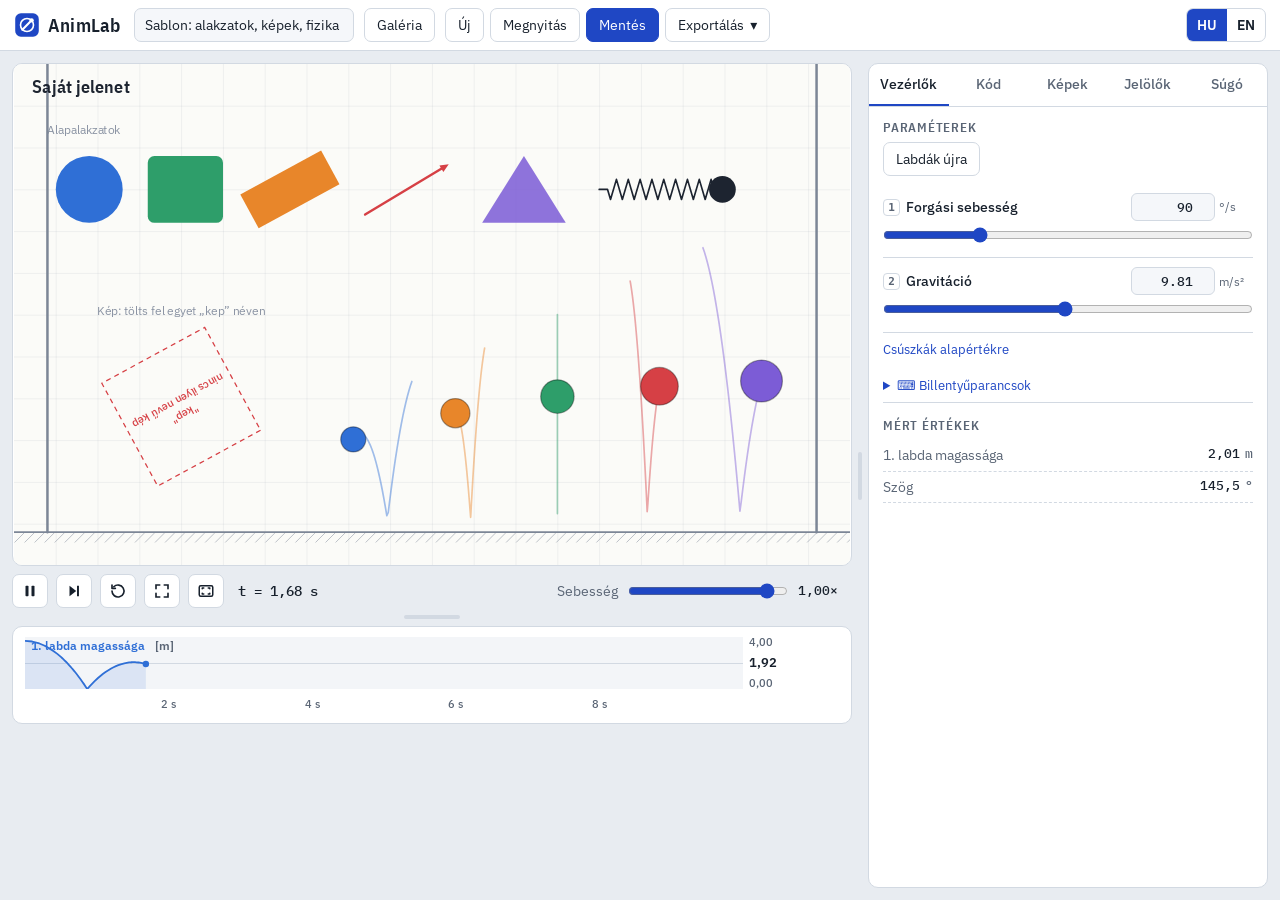
==== commit d0e80cf8: "Forrás modulokban és build lépés / Source in modules and a build step A program forrása a src/ mappá" ====
--- a/index.html
+++ b/index.html
@@ -1,4 +1,5 @@
 <!DOCTYPE html>
+<!-- Generált fájl: a forrás a src mappában van, szerkesztés után: node build.js / Generated file: the source is in src/, after editing run: node build.js -->
 <html lang="hu">
 <head>
 <meta charset="utf-8">
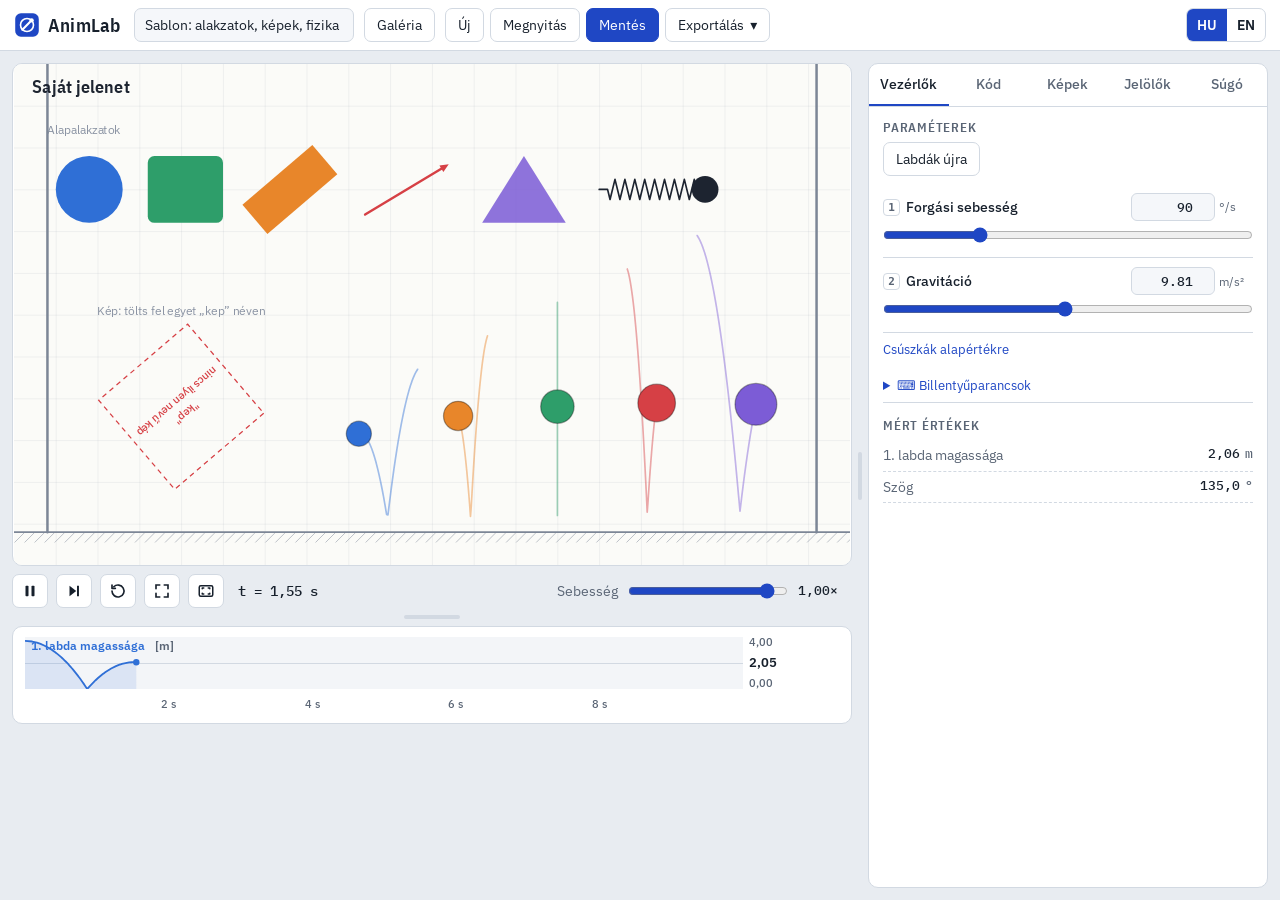
==== commit 94ed3a34: "Kis felületi javítások és új tanári példák / Small UI fixes and new teacher examples - Új gomb: üres" ====
--- a/index.html
+++ b/index.html
@@ -113,9 +113,13 @@
   background: #fff1f1; color: #8f1d1d; border: 1px solid #f1b9b9; font-size: 13px; cursor: pointer;
 }
 .rec-badge {
-  position: absolute; top: 10px; right: 10px; padding: 4px 10px; border-radius: 99px; cursor: pointer;
+  position: absolute; top: 10px; right: 10px; padding: 5px 9px 5px 12px; border-radius: 99px; cursor: pointer;
   background: var(--rec); color: #fff; font: 600 12px/1.4 var(--font-mono); border: 0;
-}
+  display: inline-flex; align-items: center; gap: 12px; font-variant-numeric: tabular-nums;
+}
+.rec-badge[hidden] { display: none; }
+/* fehér négyzet a jobb végén: leállítás / white square at the right end: stop */
+.rec-badge::after { content: ""; width: 12px; height: 12px; border-radius: 2px; background: #fff; flex: none; }
 .transport { display: flex; flex-wrap: wrap; align-items: center; gap: 8px; }
 .time { font: 500 14px var(--font-mono); font-variant-numeric: tabular-nums; min-width: 112px; padding: 0 6px; }
 .speed { display: flex; align-items: center; gap: 8px; margin-left: auto; color: var(--muted); }
@@ -204,7 +208,13 @@
 
 .help h3 { font: 600 18px var(--font-display); margin: 18px 0 6px; text-wrap: balance; }
 .help h3:first-of-type { margin-top: 4px; }
-.help-nav { display: flex; align-items: center; gap: 6px; color: var(--muted); }
+/* a három szakaszlink görgetés közben is fent marad / the three section links stay on top while scrolling */
+.help-nav {
+  display: flex; flex-wrap: wrap; align-items: center; gap: 2px 6px; color: var(--muted);
+  position: sticky; top: -12px; z-index: 2; margin: -12px -14px 8px; padding: 9px 14px;
+  background: var(--panel); border-bottom: 1px solid var(--line);
+}
+.help h3 { scroll-margin-top: 48px; }
 .help-nav .link-btn { padding: 0; }
 .lesson { padding: 10px 0 14px; border-bottom: 1px solid var(--line); }
 .lesson h4 { display: flex; align-items: center; gap: 8px; margin: 6px 0 4px; }
@@ -750,7 +760,7 @@
 | `key(name, {label, help})` | `true` while the key is held. Read it inside `update` (or `draw`). `key(["a", "ArrowLeft"])` = any of them. |
 | `onKey(name, fn, {label, help})` | `fn` runs once per press, also while paused. `label` (`{hu, en}`) is the text of the touch button, `help` (`{hu, en}`) the description in the key list. |
 
-Key names: `"a"` … `"z"` (letters are case-insensitive), `"0"` … `"9"`, `" "` (Space), `"ArrowLeft"`, `"ArrowRight"`, `"ArrowUp"`, `"ArrowDown"`, `"Enter"`, `"Shift"`. On phones and tablets the keys used with `key()` and `onKey()` automatically appear as buttons on the canvas (`key(" ", {label: {hu: "Fék", en: "Brake"}})` names the button). The app already uses Space = play/pause, R = restart, → = step, 1–9 + arrows = adjust any slider, P = backup play/pause: a key the scene binds overrides these, so prefer letters (W/A/S/D, Q/E) and arrows for scene controls, and never bind P. Give every `key()` / `onKey()` a `help` text (put the options in a constant at the top, e.g. `const H_FWD = {help: {hu: "előre", en: "forward"}}`): the app lists all keys with these texts behind a ⌨ button and the ? key. A short on-canvas hint text is still welcome.
+Key names: `"a"` … `"z"` (letters are case-insensitive), `"0"` … `"9"`, `" "` (Space), `"ArrowLeft"`, `"ArrowRight"`, `"ArrowUp"`, `"ArrowDown"`, `"Enter"`, `"Shift"`. On phones and tablets the keys used with `key()` and `onKey()` automatically appear as buttons on the canvas (`key(" ", {label: {hu: "Fék", en: "Brake"}})` names the button). The app already uses Space = play/pause, R = restart, → = step, 1–9 + arrows = adjust any slider, Q W E T Z/Y U I O = flip the switches that have no key of their own (in order), P = backup play/pause: a key the scene binds overrides these, so prefer letters (W/A/S/D, Q/E) and arrows for scene controls, and never bind P. Give every `key()` / `onKey()` a `help` text (put the options in a constant at the top, e.g. `const H_FWD = {help: {hu: "előre", en: "forward"}}`): the app lists all keys with these texts behind a ⌨ button and the ? key. A short on-canvas hint text is still welcome.
 
 ### 3.3 Readouts (inside draw)
 
@@ -1174,7 +1184,7 @@
     noParams: 'Ennek a jelenetnek nincsenek csúszkái. A Kód fülön a param(...) sorral adhatsz hozzá.',
     noReadouts: 'A show(...) hívással jeleníthetsz meg itt értékeket.',
     defaults: 'Csúszkák alapértékre',
-    kbList: 'Billentyűparancsok', kbListTip: 'Billentyűparancsok (?)', kbSceneH: 'Ebben a jelenetben', kbAppH: 'Mindig', kbOnOff: 'be / ki', kbNext: 'következő (Shift: előző)', kbScene: 'a jelenet használja', kbPlay: 'lejátszás / szünet', kbRestart: 'újraindítás', kbStep: 'léptetés', kbPick: 'csúszka kiválasztása, utána ← → állítja (Shift = 10×), Esc = kész', kbThis: 'ez a lista',
+    kbList: 'Billentyűparancsok', kbListTip: 'Billentyűparancsok (?)', kbSceneH: 'Ebben a jelenetben', kbAppH: 'Mindig', kbOnOff: 'be / ki', kbNext: 'következő (Shift: előző)', kbScene: 'a jelenet használja', kbPlay: 'lejátszás / szünet', kbRestart: 'újraindítás', kbStep: 'léptetés', kbPick: 'csúszka kiválasztása, utána ← → állítja (Shift = 10×), Esc = kész', kbThis: 'ez a lista', kbToggles: 'kapcsolók be / ki (a Vezérlők sorrendjében)', kbTogTip: 'Billentyűzet: {k} be / ki kapcsolja',
     kSpace: 'Szóköz', kbNumTip: 'Billentyűzet: {n}, majd ← → állítja (Shift = gyorsabb)', kbHudHint: '← → állítás · Shift = gyorsabb · Esc = kész',
     run: 'Futtatás', codeDirty: 'Módosítva – Ctrl+Enter a futtatáshoz', codeClean: 'Ez a kód fut',
     play: 'Lejátszás / szünet (szóköz vagy P)', pause: 'Szünet (szóköz vagy P)', step: 'Léptetés (→)', resetT: 'Újraindítás (R)', full: 'Teljes képernyő (vászon + grafikonok)', fullCanvas: 'Csak a vászon teljes képernyőn', cvExit: 'Kilépés a csak-vászon nézetből', plotSplit: 'Húzd fel vagy le a grafikonok magasságához (dupla kattintás: alapméret)', menu: 'Menü', mCanvas: 'Vászon',
@@ -1238,7 +1248,7 @@
     noParams: 'This scene has no sliders. Add one on the Code tab with param(...).',
     noReadouts: 'Values you pass to show(...) appear here.',
     defaults: 'Reset sliders to defaults',
-    kbList: 'Keyboard commands', kbListTip: 'Keyboard commands (?)', kbSceneH: 'In this scene', kbAppH: 'Always', kbOnOff: 'on / off', kbNext: 'next (Shift: previous)', kbScene: 'used by the scene', kbPlay: 'play / pause', kbRestart: 'restart', kbStep: 'step', kbPick: 'pick a slider, then ← → move it (Shift = 10×), Esc = done', kbThis: 'this list',
+    kbList: 'Keyboard commands', kbListTip: 'Keyboard commands (?)', kbSceneH: 'In this scene', kbAppH: 'Always', kbOnOff: 'on / off', kbNext: 'next (Shift: previous)', kbScene: 'used by the scene', kbPlay: 'play / pause', kbRestart: 'restart', kbStep: 'step', kbPick: 'pick a slider, then ← → move it (Shift = 10×), Esc = done', kbThis: 'this list', kbToggles: 'switches on / off (in the order of the Controls tab)', kbTogTip: 'Keyboard: {k} switches it on / off',
     kSpace: 'Space', kbNumTip: 'Keyboard: press {n}, then ← → to move it (Shift = faster)', kbHudHint: '← → adjust · Shift = faster · Esc = done',
     run: 'Run', codeDirty: 'Edited – press Ctrl+Enter to run', codeClean: 'This code is running',
     play: 'Play / pause (Space or P)', pause: 'Pause (Space or P)', step: 'Step (→)', resetT: 'Restart (R)', full: 'Full screen (canvas + graphs)', fullCanvas: 'Canvas only, full screen', cvExit: 'Leave canvas-only view', plotSplit: 'Drag up or down to resize the graphs (double-click: default size)', menu: 'Menu', mCanvas: 'Canvas',
@@ -1306,21 +1316,10 @@
 
 const TEMPLATE_NAME = {hu: 'Sablon: alakzatok, képek, fizika', en: 'Template: shapes, images, physics'};
 const BLANK = `// ${'Új jelenet / New scene'}
-stage(1000, 600, "#fbfbf8");
-title({hu: "Új jelenet", en: "New scene"});
-
-param("v", {hu: "Sebesség", en: "Speed"}, 0, 400, 150, 1, "px/s");
-
-let x = 100;
-update(dt => {
-  x += P.v * dt;
-  if (x > 950) x = 50;
-});
+stage(1000, 600, "#ffffff");
 
 draw(t => {
-  grid(50);
-  circle(x, 300, 30, {fill: C.blue});
-  show("x", x, "px");
+
 });
 `;
 
@@ -2476,6 +2475,25 @@
   if (e && e.row && !$('#tab-controls').hidden) e.row.scrollIntoView({block: 'nearest'});
   renderHud();
 }
+// 3. réteg, kapcsolók: a billentyűzet felső betűsora, a Vezérlők sorrendjében. Az R (újraindítás) és a P (lejátszás) kimarad.
+// A hatodik betű kiosztásfüggő (QWERTZ: Z, QWERTY: Y), ezért mindkettő ugyanazt a kapcsolót váltja.
+// Layer 3, switches: the top letter row of the keyboard, in the order of the Controls tab. R (restart) and P (play) are left out.
+// The sixth letter depends on the layout (QWERTZ: Z, QWERTY: Y), so both flip the same switch.
+const TOGGLE_KEYS = [['q'], ['w'], ['e'], ['t'], ['z', 'y'], ['u'], ['i'], ['o']];
+function toggleDefs() { return R.defs.filter(d => d.kind === 'toggle' && !(d.keys && d.keys.length)); }
+function toggleKeyText(i) { const s = TOGGLE_KEYS[i]; return (s.length > 1 ? (LANG === 'hu' ? s[0] : s[1]) : s[0]).toUpperCase(); }
+// A kapcsoló alapbillentyűje, ha a jelenet nem foglalta le / the default key of a switch, unless the scene uses that key itself
+function toggleKeyOf(d) {
+  const i = toggleDefs().indexOf(d);
+  if (i < 0 || i >= TOGGLE_KEYS.length) return '';
+  const own = k => (R.ctlKeys && R.ctlKeys.has(k)) || R.keyOn.has(k) || R.keyPoll.has(k);
+  return TOGGLE_KEYS[i].some(own) ? '' : toggleKeyText(i);
+}
+function toggleForKey(k) {
+  const i = TOGGLE_KEYS.findIndex(s => s.includes(k));
+  const d = i < 0 ? null : toggleDefs()[i];
+  return d && toggleKeyOf(d) ? d : null;
+}
 function pressNav(k, shift) {
   const d = rangeDefs().find(x => x.id === kbSel);
   if (!d) { kbSelect(null); return; }
@@ -2592,6 +2610,8 @@
   if (!sceneOwns('r')) app.push([['R'], T('kbRestart')]);
   if (!sceneOwns('ArrowRight')) app.push([['→'], T('kbStep')]);
   if (rangeDefs().length) app.push([['1…' + Math.min(9, rangeDefs().length), '← →'], T('kbPick')]);
+  const tk = toggleDefs().map(toggleKeyOf).filter(Boolean);
+  if (tk.length) app.push([tk, T('kbToggles')]);
   if (!sceneOwns('?')) app.push([['?'], T('kbThis')]);
   return {scene, app};
 }
@@ -2667,7 +2687,9 @@
       box.appendChild(row);
     } else if (d.kind === 'toggle') {
       const row = document.createElement('label'); row.className = 'ctl ctl-toggle'; row.htmlFor = uid;
-      row.innerHTML = `<input type="checkbox" id="${uid}"><span>${esc(tr(d.label))}${kbdBadges(d.keys)}</span>`;
+      // Q W E …: a kapcsoló alapbillentyűje, ha nincs sajátja / default key of the switch when it has none of its own
+      const tk = toggleKeyOf(d), let_ = tk ? `<span class="kbn kbt" title="${esc(T('kbTogTip').replace('{k}', tk))}">${tk}</span>` : '';
+      row.innerHTML = `<input type="checkbox" id="${uid}"><span>${let_}${esc(tr(d.label))}${kbdBadges(d.keys)}</span>`;
       const cb = $('input', row); cb.checked = !!R.P[d.id];
       cb.addEventListener('change', () => setP(d.id, cb.checked));
       ctlEls[d.id] = {kind: 'toggle', cb, row};
@@ -2929,7 +2951,7 @@
   if (!playing) setPlaying(true);
 }
 function updateRecUI() {
-  recBadge.hidden = !rec;
+  recBadge.hidden = !rec; recBadge.title = T('exVideoStop');
   $('#exVideoLbl').textContent = rec ? T('exVideoStop') : T('exVideo');
 }
 
@@ -3620,6 +3642,7 @@
       ['onKey(" ", () => { … }, {label: {hu, en}, help: {hu, en}})', 'Lenyomásonként egyszer fut (szünetben is). Telefonon és táblagépen a key() és onKey() billentyűi gombként jelennek meg a vásznon; a label a gomb felirata. A help a billentyűlistában jelenik meg. Mindkettő a key("x", {label, help}) hívásban is megadható.', 'Runs once per press (also while paused). On phones and tablets the keys of key() and onKey() appear as buttons on the canvas; label is the text on the button. help is shown in the key list. Both work with key("x", {label, help}) too.'],
       ['⌨ · ?', 'Billentyűlista: a jelenet összes billentyűje a leírásukkal. A vásznon a jobb felső ⌨ gombbal vagy a ? billentyűvel nyílik, a Vezérlők fülön egy összecsukható sor; amíg nincs megnyitva, nem foglal helyet.', 'Key list: every key of the scene with its description. On the canvas it opens with the ⌨ button in the top-right corner or the ? key; on the Controls tab it is one collapsible line. It takes no room until opened.'],
       ['1 … 9, majd ← → ↑ ↓', 'Kód nélkül, minden jelenetnél: a szám kiválasztja a csúszkát (a Vezérlők fülön és a vásznon is látszik), a nyilak állítják, Shift = 10×; Esc vagy 0 = kész.', 'No code needed, every scene: the number picks a slider (highlighted on the Controls tab and on the canvas), the arrows move it, Shift = 10×; Esc or 0 = done.'],
+      ['Q W E T Z U I O', 'Kód nélkül, minden jelenetnél: a saját billentyű nélküli kapcsolókat a felső betűsor váltja, a Vezérlők sorrendjében (az R és a P kimarad; a Z helyén angol kiosztáson Y áll, mindkettő működik). A betű a kapcsoló előtt látszik.', 'No code needed, every scene: switches without a key of their own are flipped by the top letter row, in the order of the Controls tab (R and P are left out; Y is Z on a Hungarian or German layout, both work). The letter is shown in front of the switch.'],
       ['Szóköz · R · → · P', 'Ha a jelenet lefoglalja a Szóközt, az R-t vagy a →-t, a jelenet nyer. A lejátszás / szünet tartalék billentyűje mindig a P.', 'If the scene binds Space, R or →, the scene wins. P always works as a backup play / pause key.'],
     ]},
     {t: {hu: 'Rajzolás', en: 'Drawing'}, items: [
@@ -3676,8 +3699,8 @@
     ]},
   ],
   keys: {
-    hu: '<h4>Billentyűk</h4><p><kbd>Szóköz</kbd> vagy <kbd>P</kbd> lejátszás/szünet · <kbd>→</kbd> léptetés · <kbd>R</kbd> újraindítás · <kbd>1</kbd>…<kbd>9</kbd> csúszka kiválasztása, utána <kbd>←</kbd> <kbd>→</kbd> állítja, <kbd>Esc</kbd> kész · <kbd>?</kbd> billentyűlista · <kbd>Ctrl</kbd>+<kbd>Enter</kbd> kód futtatása · <kbd>Ctrl</kbd>+<kbd>S</kbd> mentés · <kbd>Ctrl</kbd>+<kbd>O</kbd> megnyitás. Képet és jelenetfájlt az ablakra húzva is betölthetsz.</p>',
-    en: '<h4>Keys</h4><p><kbd>Space</kbd> or <kbd>P</kbd> play/pause · <kbd>→</kbd> step · <kbd>R</kbd> restart · <kbd>1</kbd>…<kbd>9</kbd> pick a slider, then <kbd>←</kbd> <kbd>→</kbd> move it, <kbd>Esc</kbd> done · <kbd>?</kbd> key list · <kbd>Ctrl</kbd>+<kbd>Enter</kbd> run code · <kbd>Ctrl</kbd>+<kbd>S</kbd> save · <kbd>Ctrl</kbd>+<kbd>O</kbd> open. You can also drop images and scene files onto the window.</p>',
+    hu: '<h4>Billentyűk</h4><p><kbd>Szóköz</kbd> vagy <kbd>P</kbd> lejátszás/szünet · <kbd>→</kbd> léptetés · <kbd>R</kbd> újraindítás · <kbd>1</kbd>…<kbd>9</kbd> csúszka kiválasztása, utána <kbd>←</kbd> <kbd>→</kbd> állítja, <kbd>Esc</kbd> kész · <kbd>Q</kbd> <kbd>W</kbd> <kbd>E</kbd>… kapcsolók be/ki · <kbd>?</kbd> billentyűlista · <kbd>Ctrl</kbd>+<kbd>Enter</kbd> kód futtatása · <kbd>Ctrl</kbd>+<kbd>S</kbd> mentés · <kbd>Ctrl</kbd>+<kbd>O</kbd> megnyitás. Képet és jelenetfájlt az ablakra húzva is betölthetsz.</p>',
+    en: '<h4>Keys</h4><p><kbd>Space</kbd> or <kbd>P</kbd> play/pause · <kbd>→</kbd> step · <kbd>R</kbd> restart · <kbd>1</kbd>…<kbd>9</kbd> pick a slider, then <kbd>←</kbd> <kbd>→</kbd> move it, <kbd>Esc</kbd> done · <kbd>Q</kbd> <kbd>W</kbd> <kbd>E</kbd>… switches on/off · <kbd>?</kbd> key list · <kbd>Ctrl</kbd>+<kbd>Enter</kbd> run code · <kbd>Ctrl</kbd>+<kbd>S</kbd> save · <kbd>Ctrl</kbd>+<kbd>O</kbd> open. You can also drop images and scene files onto the window.</p>',
   },
 };
 /* ───────────── guide (short lessons with runnable examples) ───────────── */
@@ -3923,21 +3946,21 @@
 
 function renderHelp() {
   const L = LANG === 'hu';
-  let html = `<nav class="help-nav"><button type="button" class="link-btn" data-jump="guide">${L ? 'Útmutató' : 'Guide'}</button> · <button type="button" class="link-btn" data-jump="ref">${L ? 'Parancsok' : 'Command reference'}</button> · <button type="button" class="link-btn" data-jump="ai">${L ? 'Kód írása AI-jal' : 'Writing code with AI'}</button></nav>`;
+  let html = `<nav class="help-nav"><button type="button" class="link-btn" data-jump="ai">${L ? 'Kód írása AI-jal' : 'Writing code with AI'}</button> · <button type="button" class="link-btn" data-jump="guide">${L ? 'Útmutató' : 'Guide'}</button> · <button type="button" class="link-btn" data-jump="ref">${L ? 'Parancsok' : 'Command reference'}</button></nav>`;
+  // Jelenet írása mesterséges intelligenciával: a beépített utasítások egy kattintással másolhatók
+  // Writing a scene with an AI assistant: the built-in instructions can be copied with one click
+  html += `<h3 id="help-ai">${L ? 'Kód írása AI segítségével' : 'Writing code with an AI assistant'}</h3>`;
+  html += helpAiText(L);
+  html += `<div class="lesson-btns"><button type="button" class="btn primary" data-ai="copy">${L ? 'AI-utasítások másolása' : 'Copy AI instructions'}</button><button type="button" class="btn" data-ai="save">${L ? 'Mentés fájlba (.md)' : 'Save as a file (.md)'}</button></div>`;
+  html += `<textarea id="aiText" class="ai-text" readonly hidden></textarea>`;
+  // Átvezetés az útmutatóhoz / lead-in to the guide
+  html += `<p>${L ? 'Ha magad is szeretnél kódolni, itt van néhány gyakorlat, amit kipróbálhatsz.' : 'If you want to explore coding yourself, here are some exercises to try.'}</p>`;
   html += `<h3 id="help-guide">${L ? 'Útmutató 7 lépésben' : 'Guide in 7 steps'}</h3>`;
   html += `<p class="muted">${L ? 'Minden lépés egy kis, működő példa. A „Kipróbálom” betölti a Kód fülre – ott írd át, és futtasd újra.' : 'Each step is a small working example. “Try it” loads it into the Code tab – change it there and run it again.'}</p>`;
   GUIDE.forEach((s, i) => {
     html += `<section class="lesson"><h4><span class="num">${i + 1}</span>${esc(s.t[LANG])}</h4><p>${esc(s.d[LANG])}</p><pre>${esc(guideCode(s.code))}</pre><div class="lesson-btns"><button type="button" class="btn primary" data-try="${i}">${L ? 'Kipróbálom' : 'Try it'}</button><button type="button" class="btn" data-copyex="${i}">${L ? 'Másolás' : 'Copy'}</button></div></section>`;
   });
   html += `<h4>${L ? 'Ha valami nem megy' : 'When something goes wrong'}</h4><ul class="tips">${GUIDE_TIPS[LANG].map(x => `<li>${x}</li>`).join('')}</ul>`;
-  // Jelenet írása mesterséges intelligenciával: a beépített utasítások egy kattintással másolhatók
-  // Writing a scene with an AI assistant: the built-in instructions can be copied with one click
-  html += `<h3 id="help-ai">${L ? 'Kód írása AI segítségével' : 'Writing code with an AI assistant'}</h3>`;
-  html += L
-    ? `<p>Bármelyik ingyenes AI-csevegő (ChatGPT, Gemini, Copilot, Claude…) megírja a jelenetet, ha előbb elolvassa az AnimLab AI-utasításait. Ezek az alkalmazásba vannak építve, internet nélkül is elérhetők.</p><ol class="tips"><li>Nyomd meg az <b>AI-utasítások másolása</b> gombot.</li><li>Nyiss új csevegést az AI-alkalmazásban, és illeszd be első üzenetként.</li><li>Írd le, milyen animációt szeretnél: mit mutasson, milyen csúszkák, mért értékek és grafikonok legyenek, kinek szól.</li><li>A kapott kódot másold be: <b>Új</b> → <b>Kód</b> fül → Ctrl+Enter.</li><li>Ha hibát látsz, írd le az AI-nak, vagy másold be neki a piros hibaüzenetet a sorszámmal. Egyszerre egy változtatást kérj.</li></ol><p class="muted">Példa kérés:</p><pre>Készíts egy jelenetet Ohm törvényéről: telep, ellenállás és izzó sorosan. Csúszkák: U 0–24 V, R 1–100 Ω. Az izzó fényereje kövesse a teljesítményt, mozgó nyilak mutassák az áramot. Írd ki az I-t és a P-t, és rajzolj grafikont az áramról. Kapcsolási rajz szabványos jelekkel, 9. évfolyamnak.</pre><p class="muted">Ellenőrizd a képleteket és a kiírt értékeket egy kézzel kiszámolt példán, mielőtt órán használod.</p>`
-    : `<p>Any free AI chat (ChatGPT, Gemini, Copilot, Claude…) can write a scene once it has read the AnimLab AI instructions. They are built into the app and work offline.</p><ol class="tips"><li>Press <b>Copy AI instructions</b>.</li><li>Start a new chat in the AI app and paste them as the first message.</li><li>Describe the animation: what it shows, which sliders, readouts and graphs, and who it is for.</li><li>Paste the code you get: <b>New</b> → <b>Code</b> tab → Ctrl+Enter.</li><li>If something is wrong, tell the AI what you see or paste the red error message with its line number. Ask for one change at a time.</li></ol><p class="muted">Example request:</p><pre>Make a scene about Ohm's law: battery, resistor and lamp in series. Sliders: U 0–24 V, R 1–100 Ω. The lamp's brightness follows its power and moving arrows show the current. Show I and P, and plot the current. Schematic with standard symbols, for 9th grade.</pre><p class="muted">Check the formulas and the readouts against a value you calculate by hand before you use the scene in class.</p>`;
-  html += `<div class="lesson-btns"><button type="button" class="btn primary" data-ai="copy">${L ? 'AI-utasítások másolása' : 'Copy AI instructions'}</button><button type="button" class="btn" data-ai="save">${L ? 'Mentés fájlba (.md)' : 'Save as a file (.md)'}</button></div>`;
-  html += `<textarea id="aiText" class="ai-text" readonly hidden></textarea>`;
   html += `<h3 id="help-ref">${L ? 'Parancsok' : 'Command reference'}</h3>`;
   html += HELP.intro[LANG];
   for (const sec of HELP.sections) {
@@ -3947,6 +3970,13 @@
   }
   html += HELP.keys[LANG];
   $('#help').innerHTML = html;
+}
+
+// A „Kód írása AI segítségével” szakasz szövege / text of the "Writing code with an AI assistant" section
+function helpAiText(L) {
+  return L
+    ? `<p>Bármelyik ingyenes AI-csevegő (ChatGPT, Gemini, Copilot, Claude…) megírja a jelenetet, ha előbb elolvassa az AnimLab AI-utasításait. Ezek az alkalmazásba vannak építve, internet nélkül is elérhetők.</p><ol class="tips"><li>Nyomd meg az <b>AI-utasítások másolása</b> gombot.</li><li>Nyiss új csevegést az AI-alkalmazásban, és illeszd be első üzenetként.</li><li>Írd le, milyen animációt szeretnél: mit mutasson, milyen csúszkák, mért értékek és grafikonok legyenek, kinek szól.</li><li>A kapott kódot másold be: <b>Új</b> → <b>Kód</b> fül → Ctrl+Enter.</li><li>Ha hibát látsz, írd le az AI-nak, vagy másold be neki a piros hibaüzenetet a sorszámmal. Egyszerre egy változtatást kérj.</li></ol><p class="muted">Példa kérés:</p><pre>Készíts egy jelenetet Ohm törvényéről: telep, ellenállás és izzó sorosan. Csúszkák: U 0–24 V, R 1–100 Ω. Az izzó fényereje kövesse a teljesítményt, mozgó nyilak mutassák az áramot. Írd ki az I-t és a P-t, és rajzolj grafikont az áramról. Kapcsolási rajz szabványos jelekkel, 9. évfolyamnak.</pre><p class="muted">Ellenőrizd a képleteket és a kiírt értékeket egy kézzel kiszámolt példán, mielőtt órán használod.</p>`
+    : `<p>Any free AI chat (ChatGPT, Gemini, Copilot, Claude…) can write a scene once it has read the AnimLab AI instructions. They are built into the app and work offline.</p><ol class="tips"><li>Press <b>Copy AI instructions</b>.</li><li>Start a new chat in the AI app and paste them as the first message.</li><li>Describe the animation: what it shows, which sliders, readouts and graphs, and who it is for.</li><li>Paste the code you get: <b>New</b> → <b>Code</b> tab → Ctrl+Enter.</li><li>If something is wrong, tell the AI what you see or paste the red error message with its line number. Ask for one change at a time.</li></ol><p class="muted">Example request:</p><pre>Make a scene about Ohm's law: battery, resistor and lamp in series. Sliders: U 0–24 V, R 1–100 Ω. The lamp's brightness follows its power and moving arrows show the current. Show I and P, and plot the current. Schematic with standard symbols, for 9th grade.</pre><p class="muted">Check the formulas and the readouts against a value you calculate by hand before you use the scene in class.</p>`;
 }
 
 /* ───────────── gallery ───────────── */
@@ -4264,7 +4294,11 @@
 $('#speed').addEventListener('input', e => { setSpeed(Math.pow(2, +e.target.value)); scheduleAutosave(); });
 $('#speed').addEventListener('dblclick', () => setSpeed(1));
 
-$('#btnNew').addEventListener('click', () => loadScene({name: T('newScene'), script: BLANK}, {undo: true}));
+// Új: üres jelenet, és rögtön a Kód fül nyílik / New: an empty scene, and the Code tab opens right away
+$('#btnNew').addEventListener('click', () => {
+  loadScene({name: T('newScene'), script: BLANK}, {undo: true});
+  if (mqMobile.matches) setMview('code'); else selectTab('code');
+});
 $('#btnOpen').addEventListener('click', () => $('#fileOpen').click());
 $('#fileOpen').addEventListener('change', e => { const f = e.target.files[0]; if (f) openFile(f); e.target.value = ''; });
 $('#btnSave').addEventListener('click', () => {
@@ -4374,6 +4408,9 @@
   // 3. 1–9 kiválaszt egy csúszkát, a nyilak állítják, 0 = kész / 1–9 picks a slider, the arrows move it, 0 = done
   if (/^[1-9]$/.test(k)) { const d = rangeDefs()[+k - 1]; if (d) { e.preventDefault(); kbSelect(d.id); } return; }
   if (k === '0') { if (kbSel) kbSelect(null); return; }
+  // Q W E T Z U I O: a saját billentyű nélküli kapcsolók be / ki / switches without a key of their own, on / off
+  const tg = toggleForKey(k);
+  if (tg) { if (!e.repeat) { setP(tg.id, !R.P[tg.id]); syncControls(); flashCtl(ctlEls[tg.id] && ctlEls[tg.id].row); } return; }
   if (kbSel && /^Arrow(Left|Right|Up|Down)$/.test(k)) { e.preventDefault(); pressNav(k, e.shiftKey); return; }
   // lejátszás / transport
   if (k === ' ') { e.preventDefault(); if (!e.repeat) setPlaying(!playing); }
